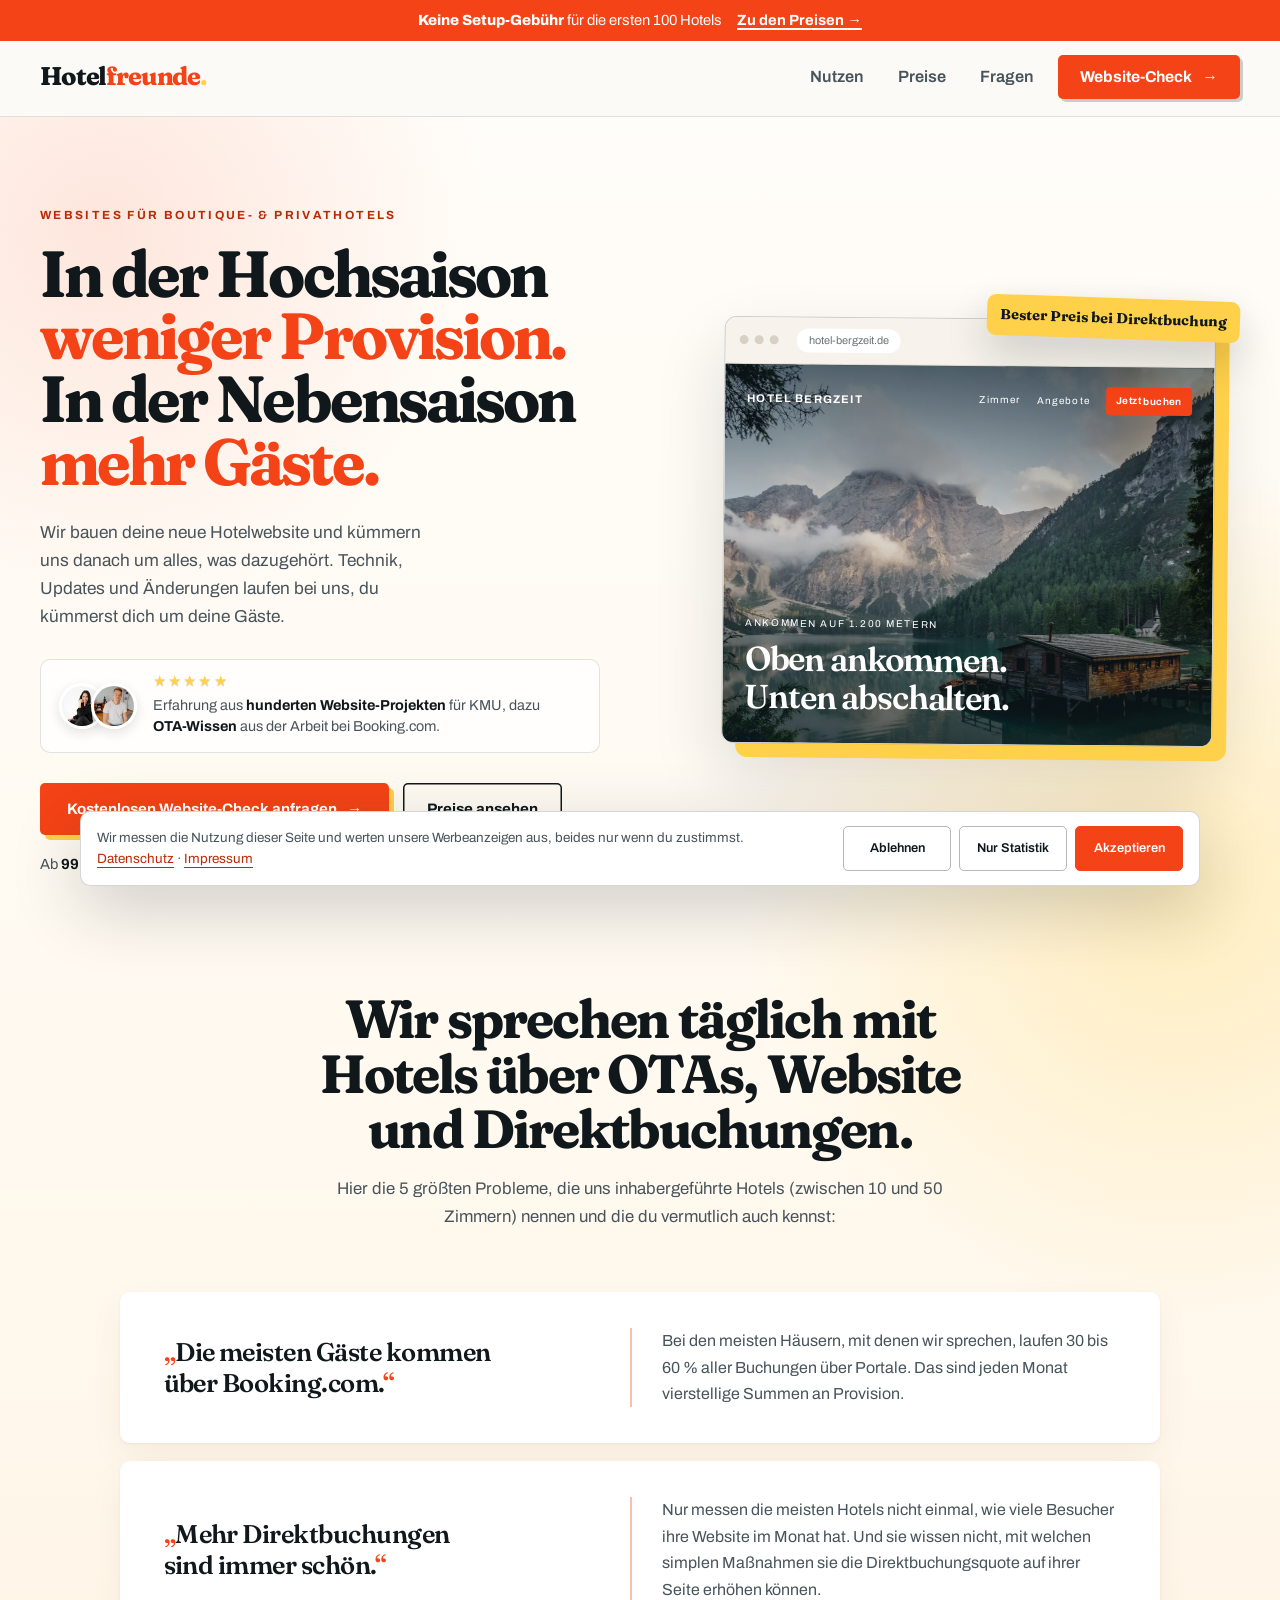
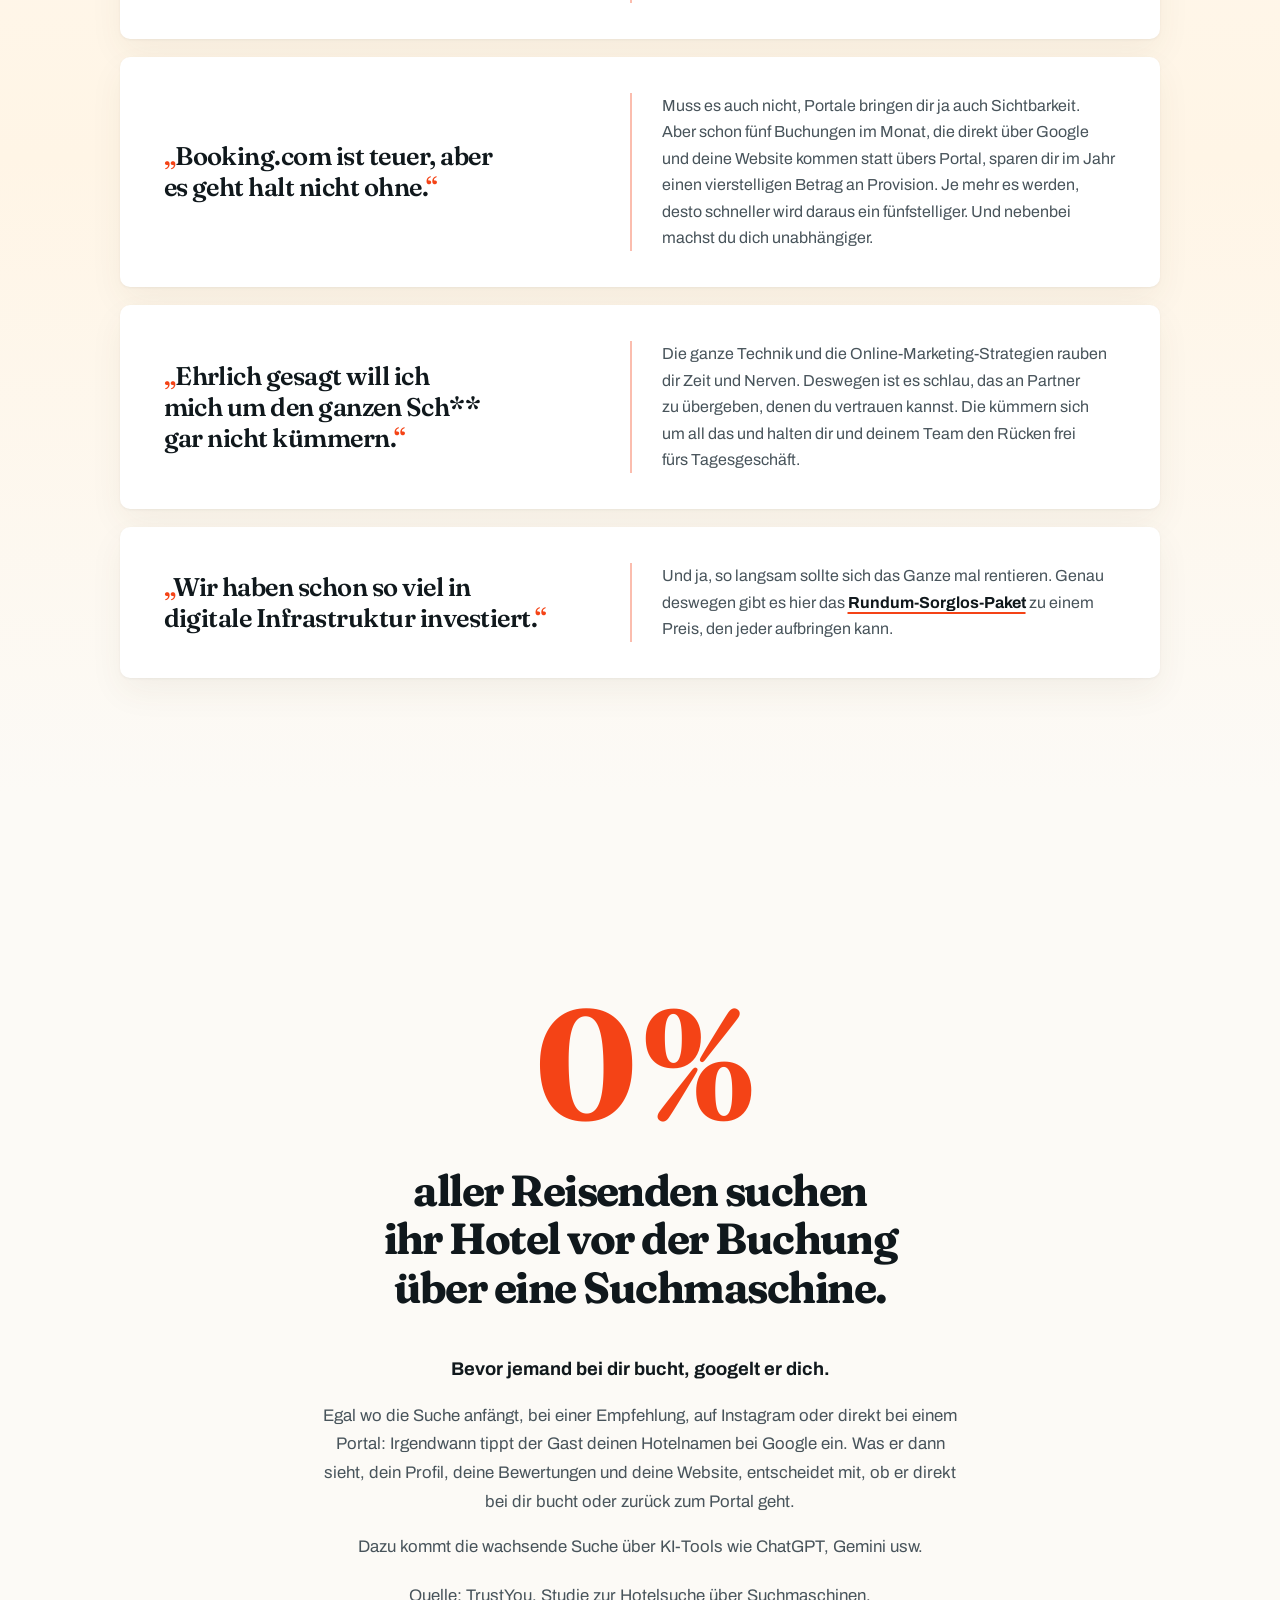
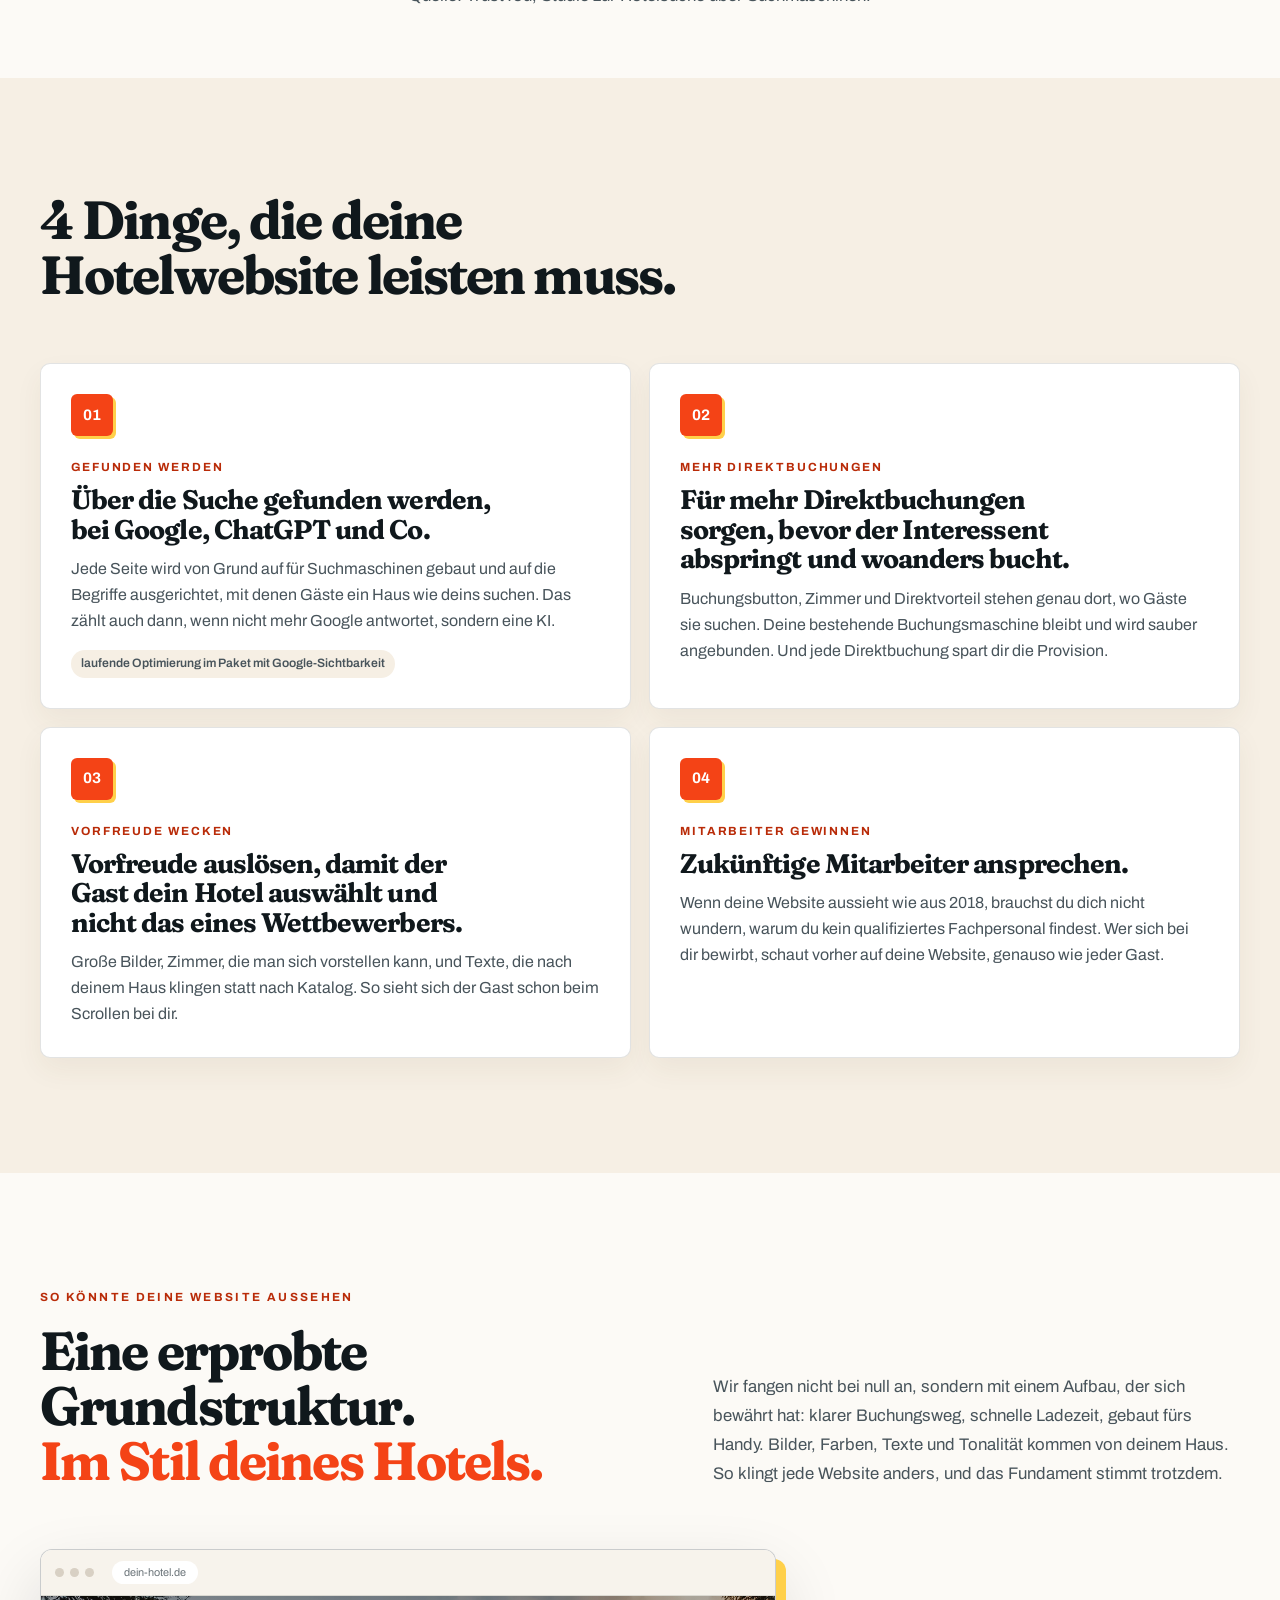
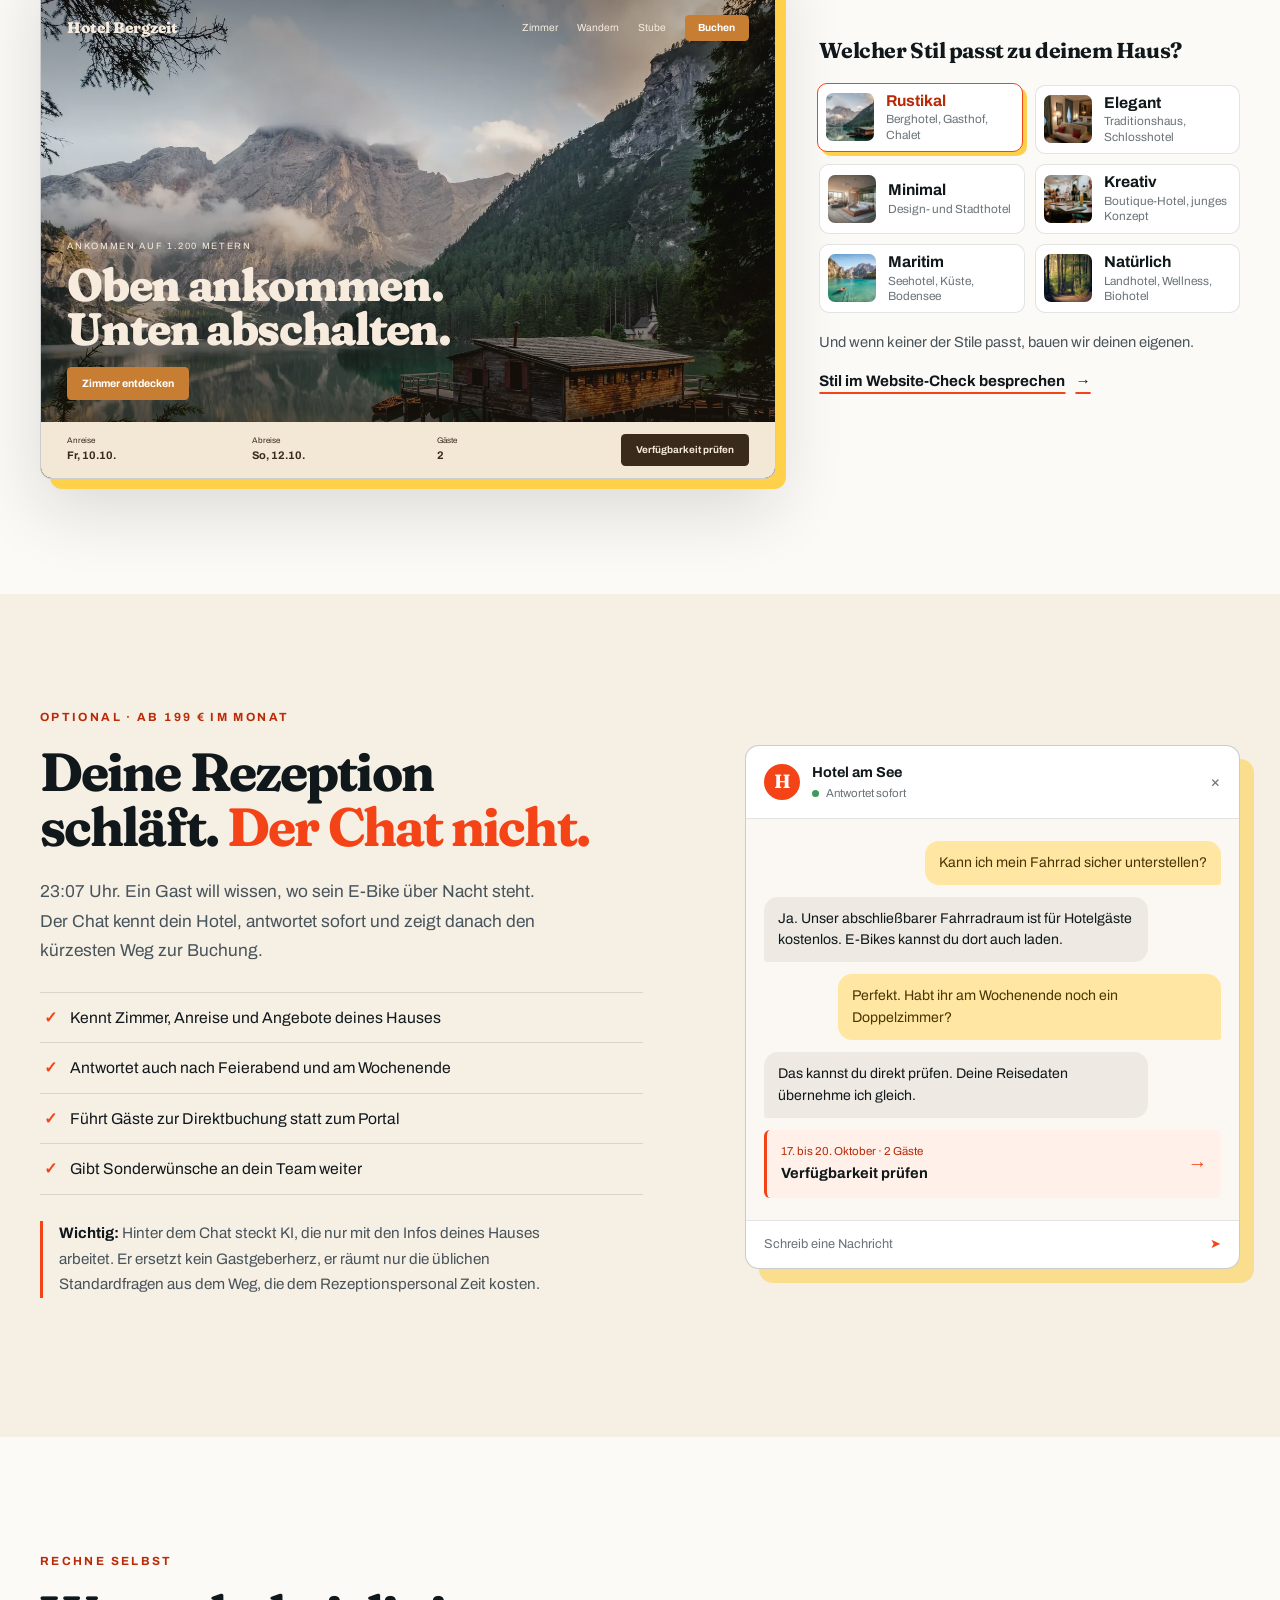
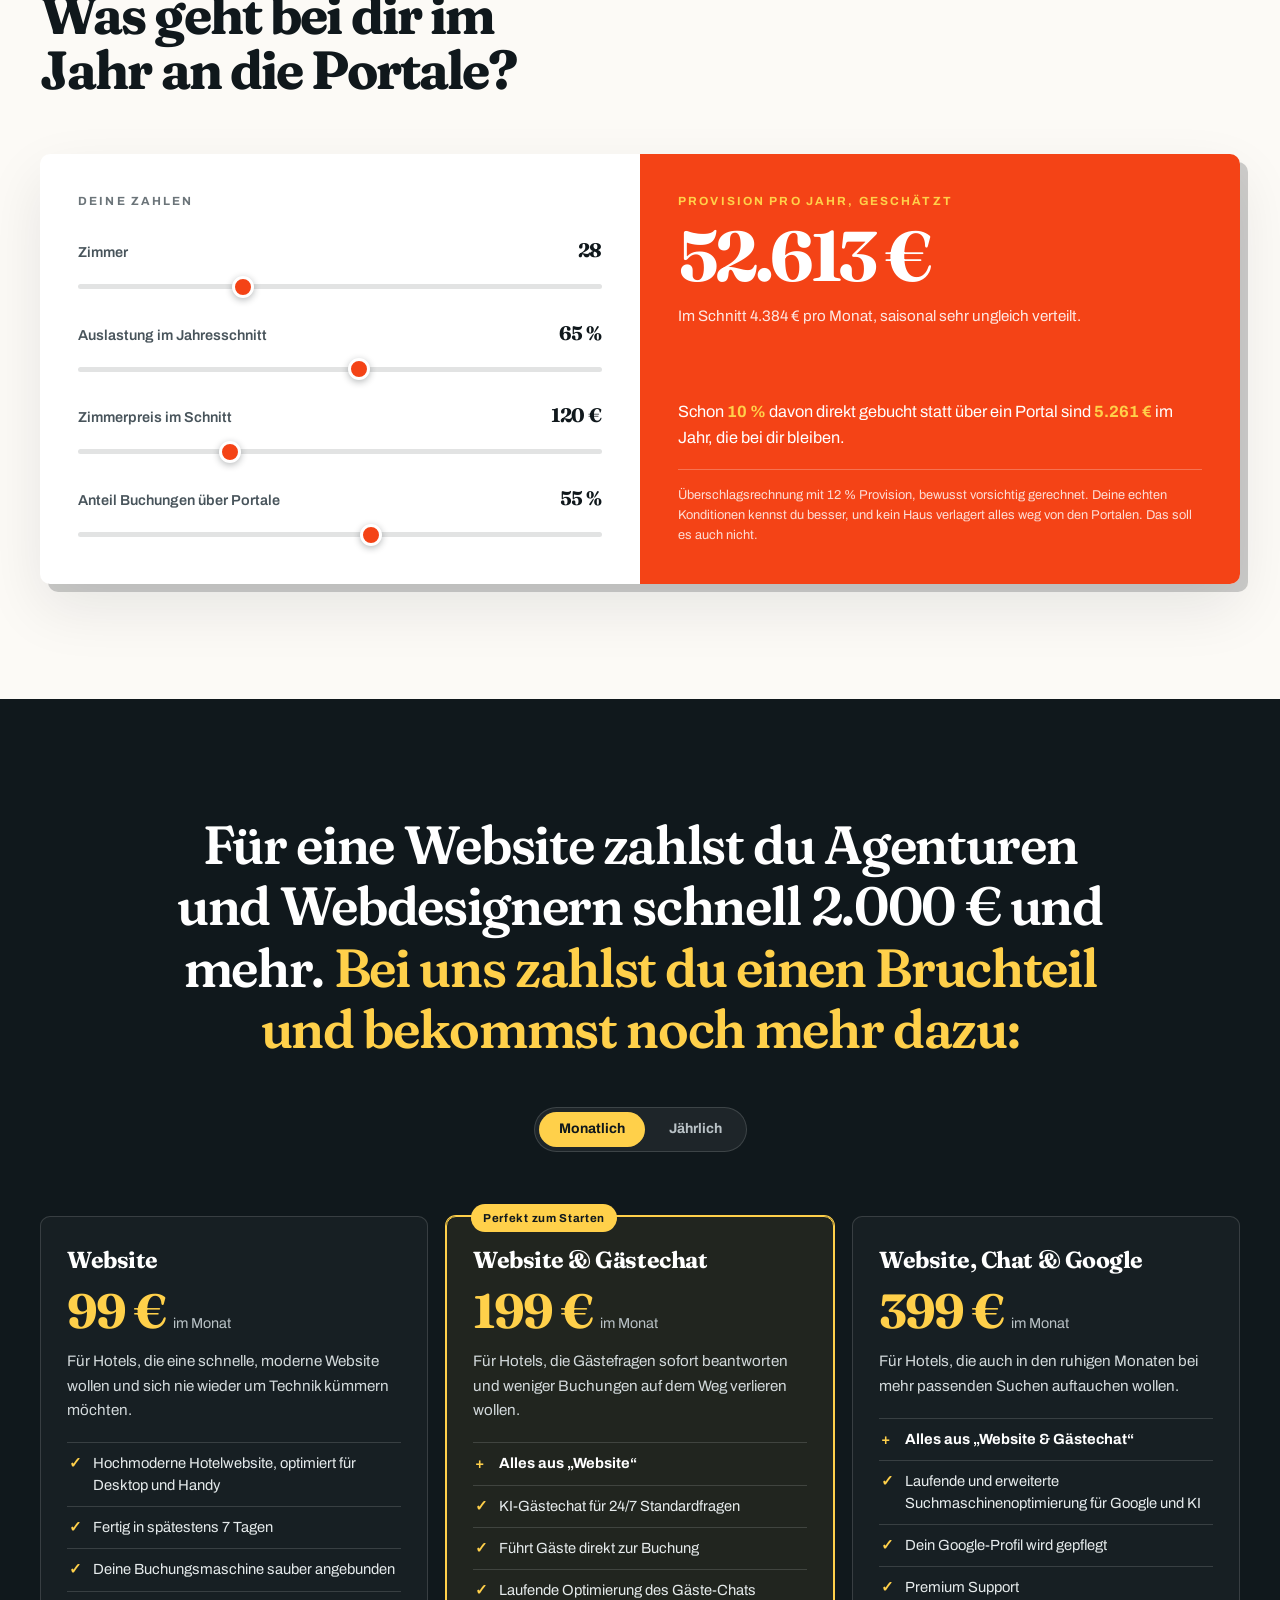
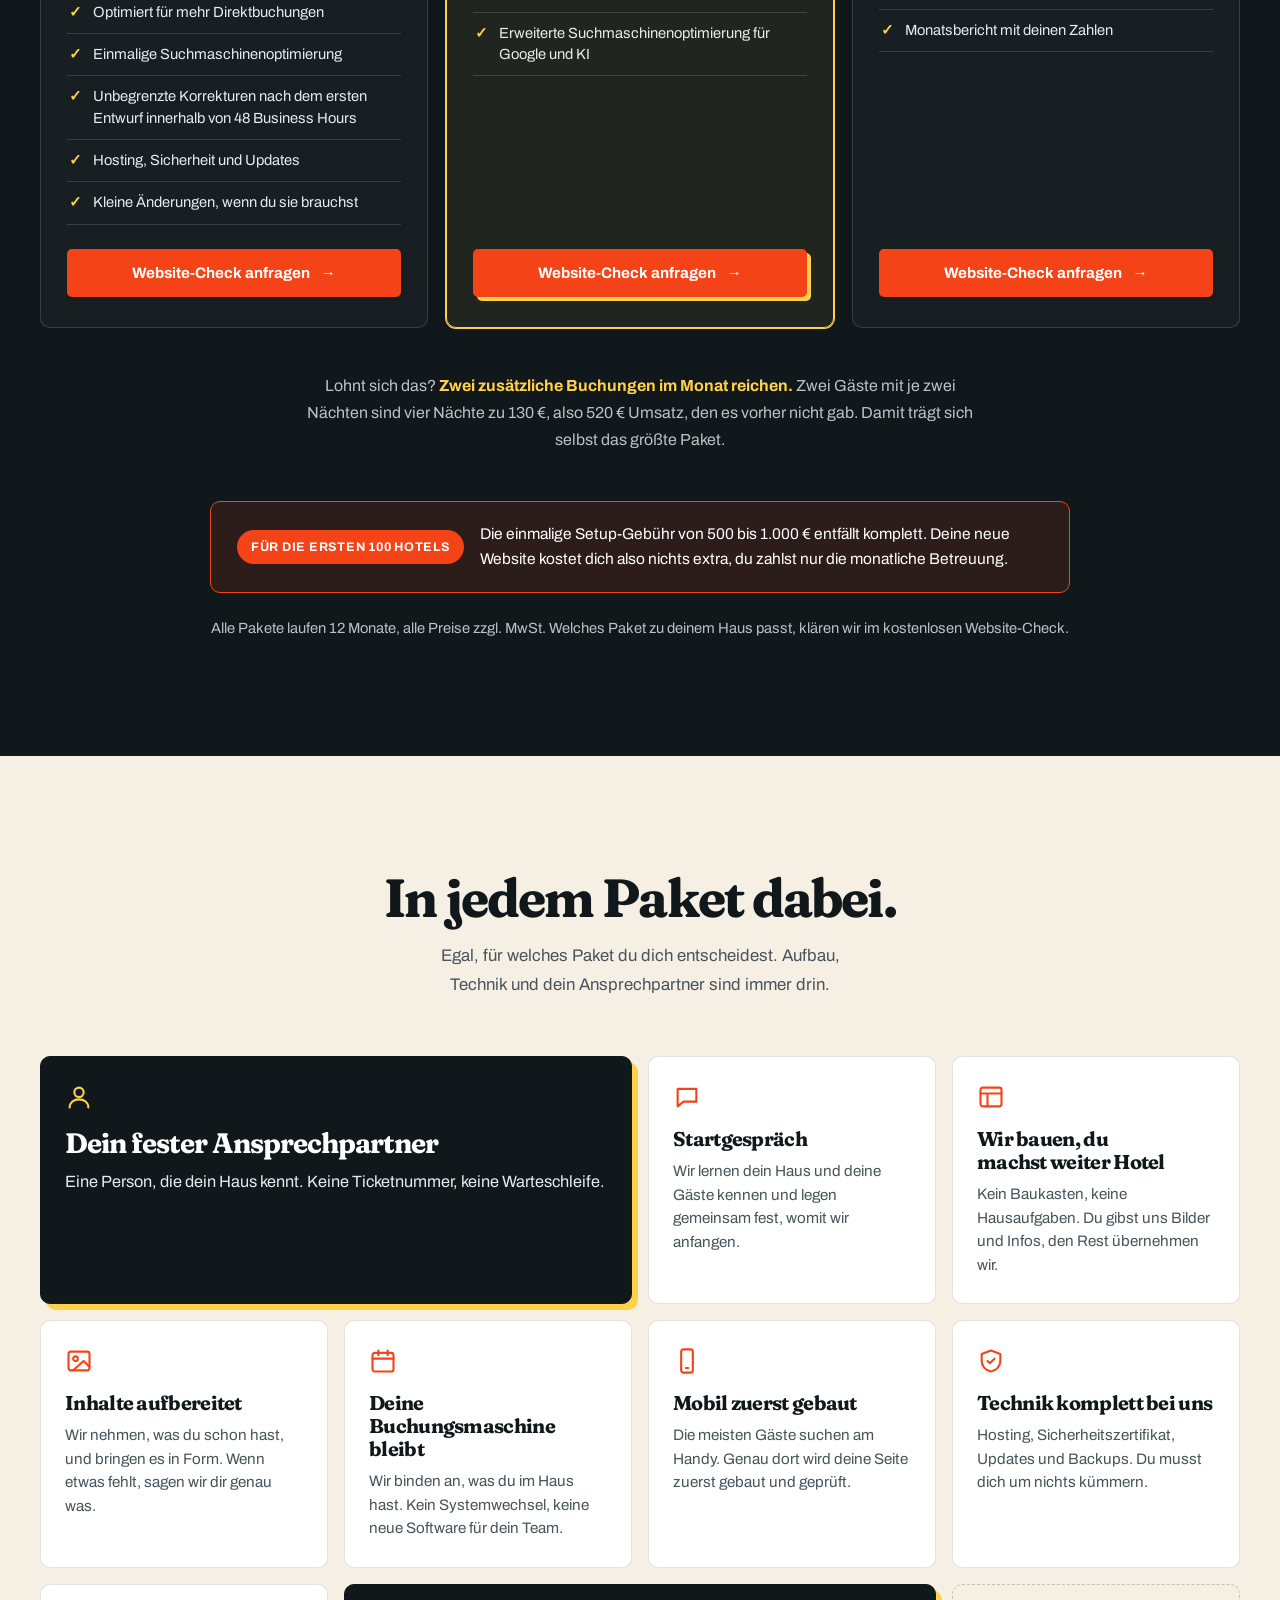
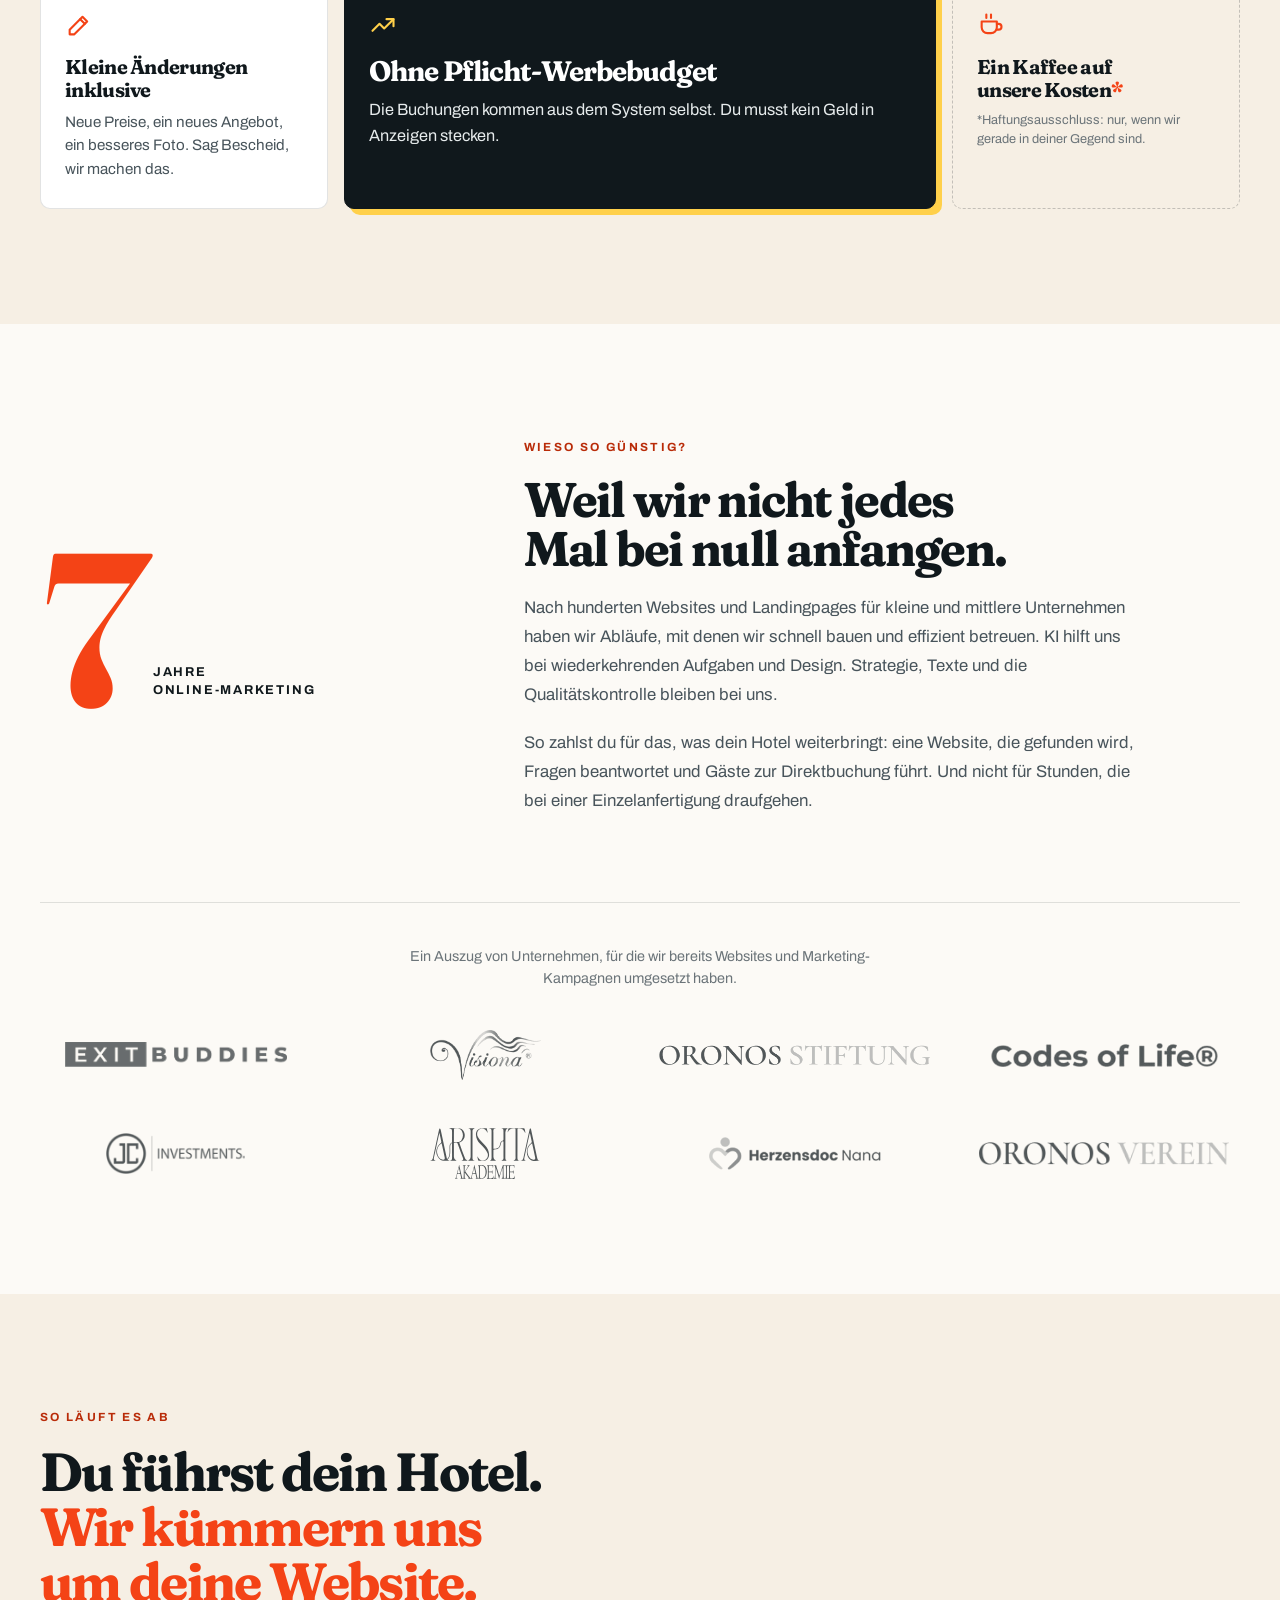
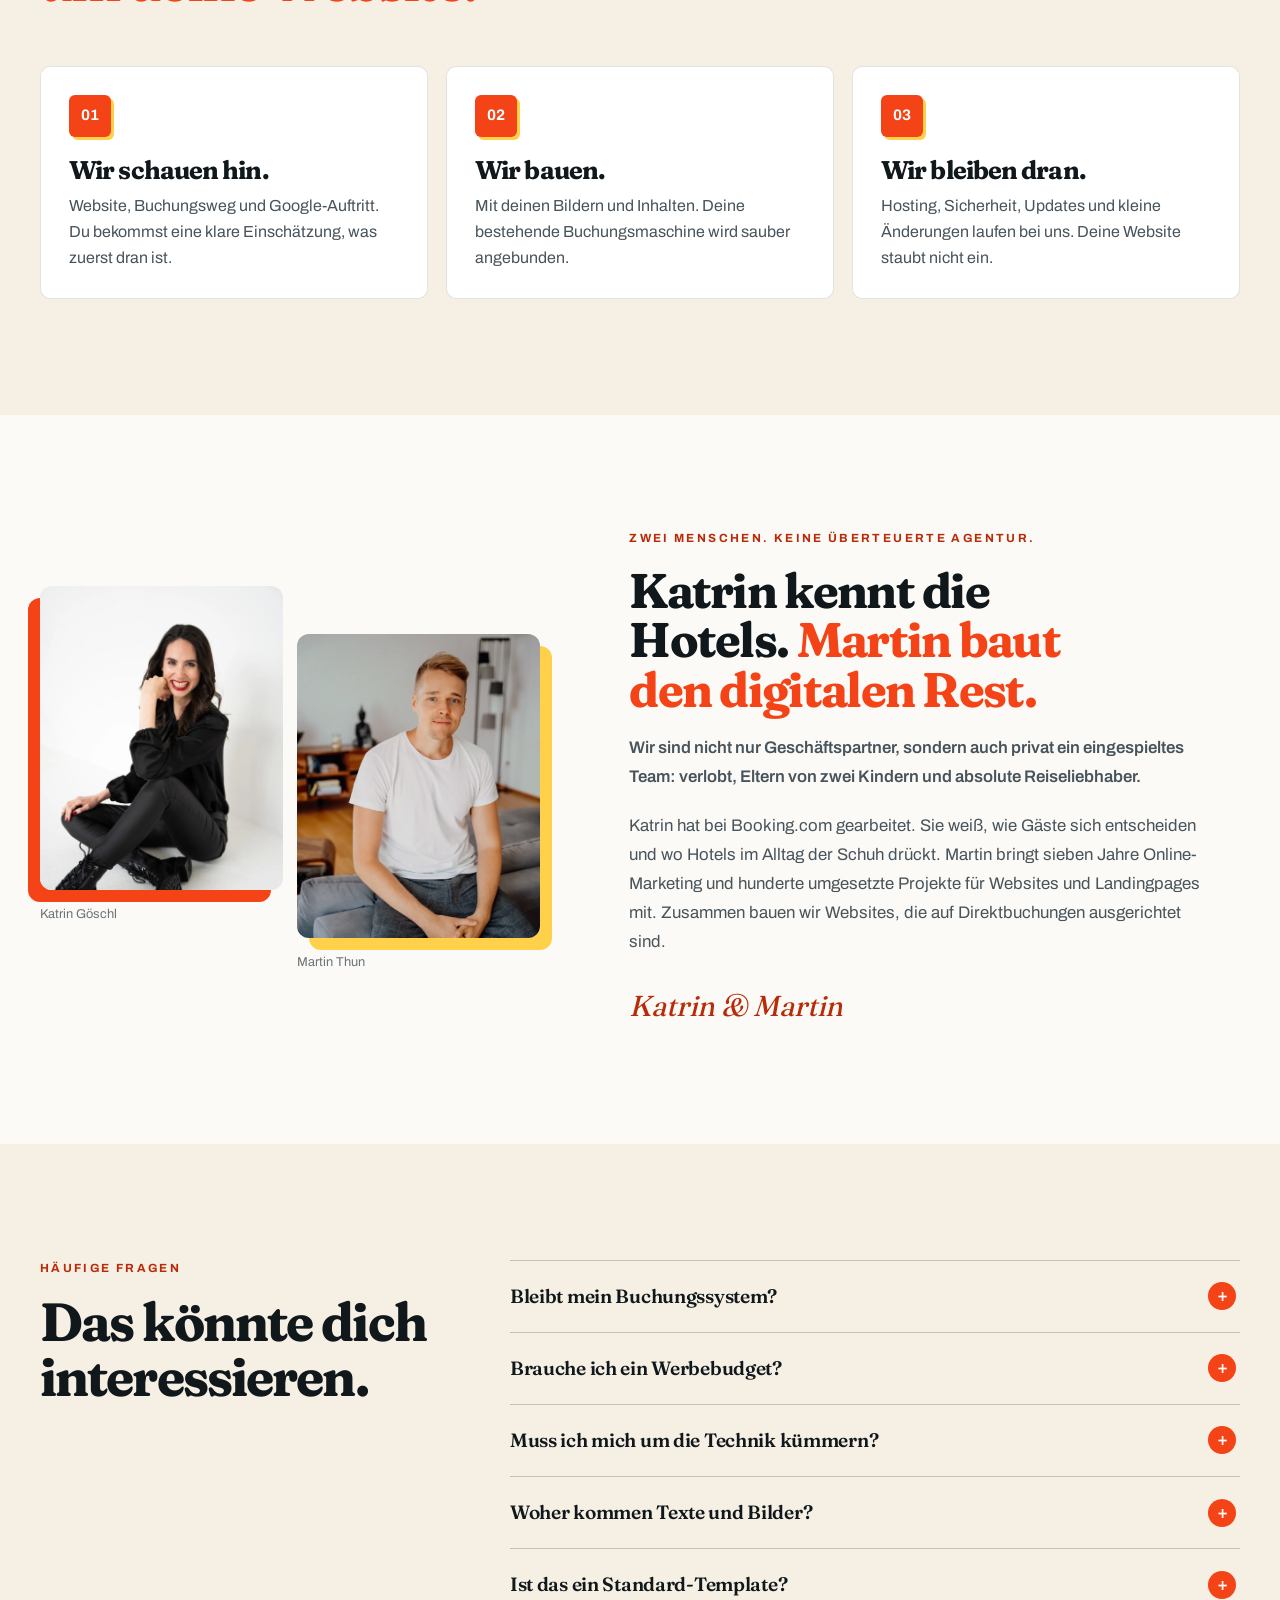
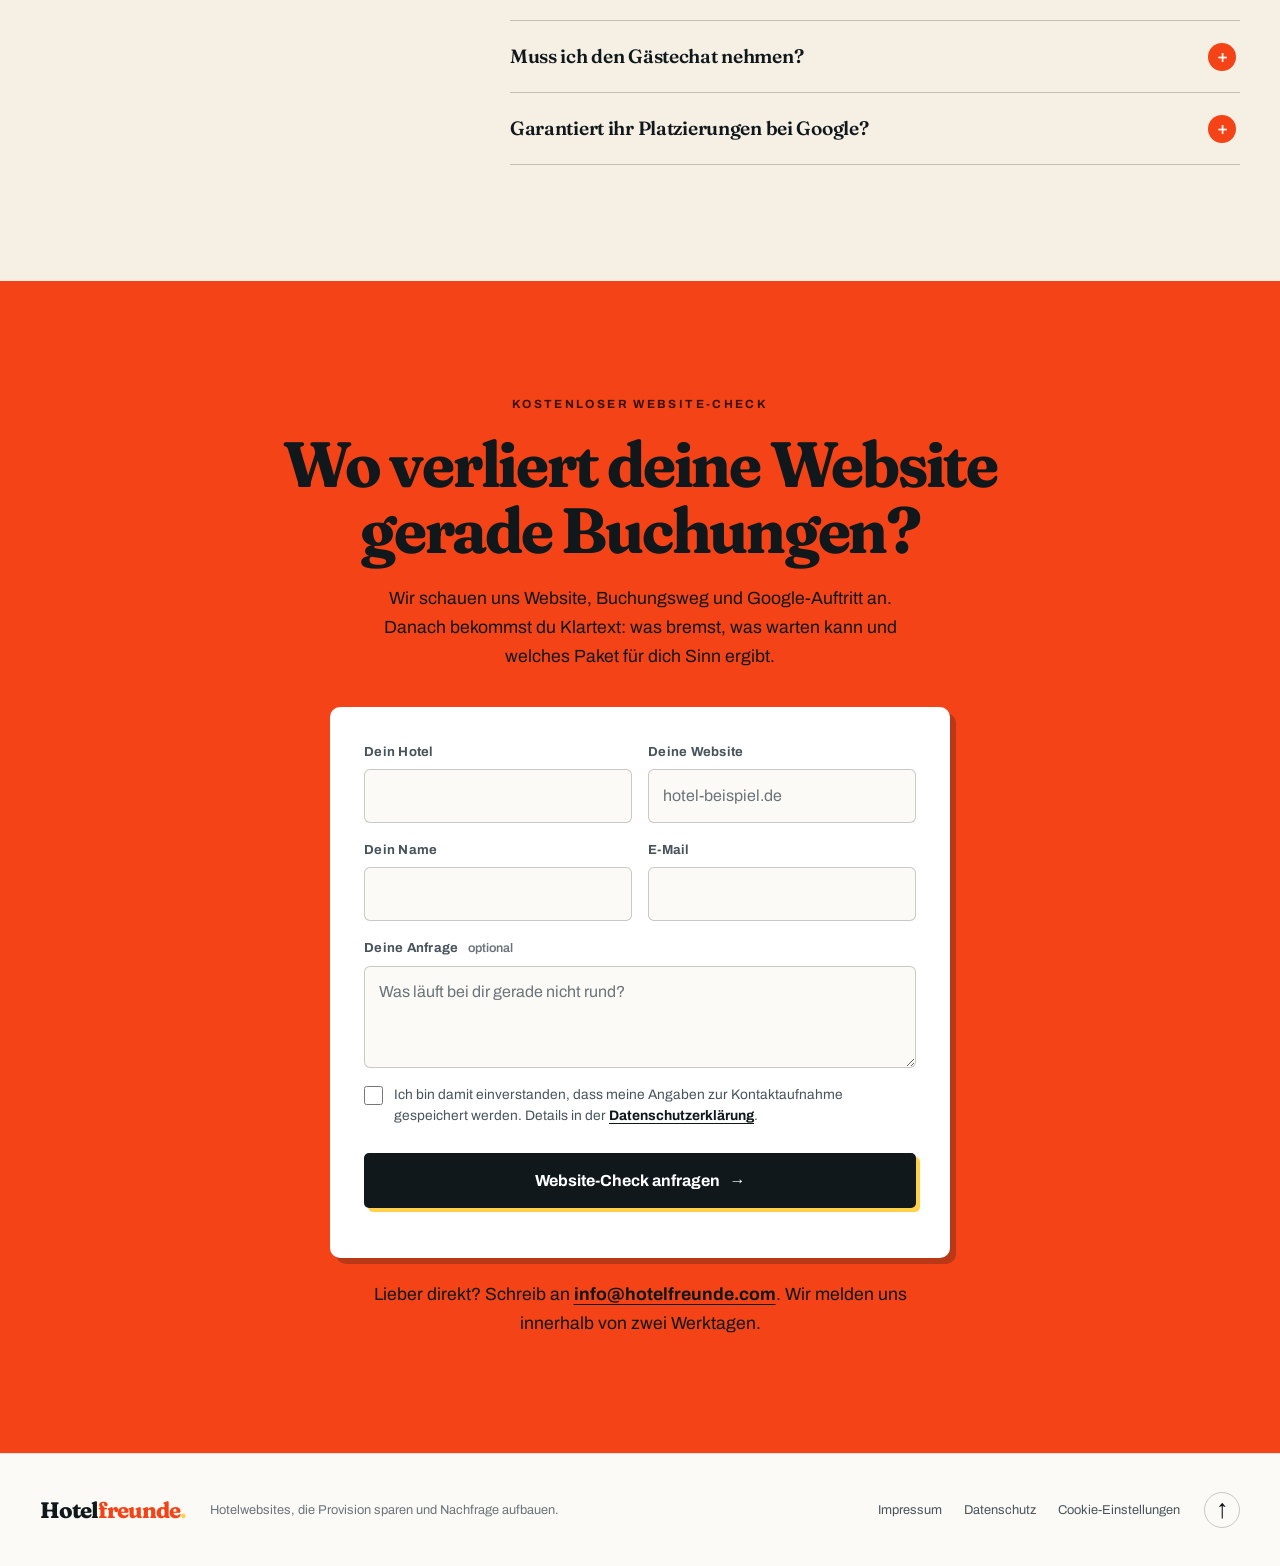
==== index.html @ ab19753b "DSGVO-Check: Widerruf löscht auch OpenAI-Cookie, Einwilligung 12 Monate, DSE ergänzt - Widerruf lösc" ====
<!doctype html>
<html lang="de">
<head>
  <meta charset="utf-8">
  <meta name="viewport" content="width=device-width, initial-scale=1">
  <title>Hotelwebsite für mehr Direktbuchungen | Hotelfreunde</title>
  <meta name="description" content="Deine neue Hotelwebsite, gebaut und betreut von Hotelfreunde: mehr Direktbuchungen, weniger Provision, bessere Auslastung und leichter neue Mitarbeiter finden. Ab 99 € im Monat, um die Technik kümmern wir uns.">
  <meta name="robots" content="index, follow">
  <meta name="theme-color" content="#FCFAF6">
  <link rel="canonical" href="https://www.hotelfreunde.com/">
  <link rel="icon" href="data:image/svg+xml,%3Csvg xmlns='http://www.w3.org/2000/svg' viewBox='0 0 64 64'%3E%3Crect width='64' height='64' rx='14' fill='%23F44316'/%3E%3Cpath d='M17 16h8v12h14V16h8v32h-8V35H25v13h-8z' fill='white'/%3E%3C/svg%3E">
  <meta property="og:type" content="website">
  <meta property="og:locale" content="de_DE">
  <meta property="og:site_name" content="Hotelfreunde">
  <meta property="og:title" content="Hotelwebsite für mehr Direktbuchungen">
  <meta property="og:description" content="In der Hochsaison weniger Provision. In der Nebensaison mehr Gäste. Deine Hotelwebsite, gebaut und betreut von Hotelfreunde, ab 99 € im Monat.">
  <meta property="og:url" content="https://www.hotelfreunde.com/">
  <meta property="og:image" content="https://www.hotelfreunde.com/og-image.png">
  <meta property="og:image:width" content="1200">
  <meta property="og:image:height" content="630">
  <meta property="og:image:alt" content="Hotelfreunde: In der Hochsaison weniger Provision. In der Nebensaison mehr Gäste.">
  <meta name="twitter:card" content="summary_large_image">
  <link rel="preload" href="fonts/archivo-latin.woff2" as="font" type="font/woff2" crossorigin>
  <link rel="preload" href="fonts/fraunces-latin.woff2" as="font" type="font/woff2" crossorigin>
  <link rel="stylesheet" href="assets/website.css?v=20260924-14">
  <script src="assets/website.js?v=20260924-5" defer></script>
  <script type="application/ld+json">{"@context":"https://schema.org","@graph":[{"@type":"ProfessionalService","@id":"https://www.hotelfreunde.com/#hotelfreunde","name":"Hotelfreunde","url":"https://www.hotelfreunde.com/","image":"https://www.hotelfreunde.com/og-image.png","description":"Hotelwebsites für Boutique- und Privathotels, gebaut und betreut von Hotelfreunde: mehr Direktbuchungen, weniger Provision.","areaServed":["Deutschland","Österreich","Schweiz"],"address":{"@type":"PostalAddress","streetAddress":"Bahnhofstr. 2a","postalCode":"86500","addressLocality":"Kutzenhausen","addressCountry":"DE"},"founder":[{"@type":"Person","name":"Martin Thun"},{"@type":"Person","name":"Katrin Göschl"}]},{"@type":"Service","name":"Betreute Hotelwebsite für mehr Direktbuchungen","serviceType":"Hotelwebsite, Direktbuchung und laufende Google-Sichtbarkeit","url":"https://www.hotelfreunde.com/","provider":{"@id":"https://www.hotelfreunde.com/#hotelfreunde"},"areaServed":["Deutschland","Österreich","Schweiz"]}]}</script>
</head>
<body>
<a class="skip-link" href="#inhalt">Zum Inhalt</a>

<!-- Aktionsleiste seit 24.09.2026 (Martins Wunsch). Gleiche Aktion wie der
     Kasten unter den Preiskarten: beim 100. Hotel beide entfernen. -->
<aside class="promo-bar" aria-label="Aktion">
  <p><strong>Keine Setup-Gebühr</strong> für die ersten 100 Hotels <a href="#preise">Zu den Preisen <span aria-hidden="true">→</span></a></p>
</aside>

<header class="site-header">
  <div class="nav-shell">
    <a class="brand" href="index.html" aria-label="Hotelfreunde, zur Startseite">Hotel<span>freunde</span><b>.</b></a>
    <nav class="nav-links" aria-label="Seitennavigation">
      <a href="#nutzen">Nutzen</a>
      <a href="#preise">Preise</a>
      <a href="#fragen">Fragen</a>
    </nav>
    <a class="btn btn-small" href="#kontakt">Website-Check <span aria-hidden="true">→</span></a>
  </div>
  <div class="reading-progress" aria-hidden="true"></div>
</header>

<main id="inhalt">

  <!-- Hero und Probleme teilen sich einen Hintergrund, damit es keine
       Kante zwischen den beiden gibt. Der Verlauf sitzt auf dem Wrapper. -->
  <div class="hero-flow">

  <!-- ===== 1. Hero ===== -->
  <section class="hero">
    <div class="shell hero-grid">
      <div class="hero-copy">
        <p class="eyebrow">Websites für Boutique- &amp; Privathotels</p>
        <h1>In der Hochsaison<br><em>weniger Provision.</em><br>In der Nebensaison<br><em>mehr Gäste.</em></h1>
        <p class="lead">Wir bauen deine neue Hotelwebsite und kümmern uns danach um alles, was dazugehört. Technik, Updates und Änderungen laufen bei uns, du kümmerst dich um deine Gäste.</p>
        <div class="hero-proof">
          <span class="proof-faces" aria-hidden="true"><img src="Katrin.webp" alt="" width="1000" height="1500"><img src="Martin.webp" alt="" width="1100" height="1650"></span>
          <div class="proof-body">
            <span class="proof-stars" aria-hidden="true">★★★★★</span>
            <p>Erfahrung aus <strong>hunderten Website-Projekten</strong> für KMU, dazu <strong>OTA-Wissen</strong> aus der Arbeit bei Booking.com.</p>
          </div>
        </div>
        <div class="hero-acts">
          <a class="btn btn-hero" href="#kontakt">Kostenlosen Website-Check anfragen <span aria-hidden="true">→</span></a>
          <a class="btn btn-ghost" href="#preise">Preise ansehen</a>
        </div>
        <p class="hero-price">Ab <strong>99 € im Monat</strong>. Deine Buchungsmaschine bleibt.</p>
      </div>

      <div class="hero-visual" aria-hidden="true">
        <div class="browser">
          <div class="browser-bar"><i></i><i></i><i></i><span>hotel-bergzeit.de</span></div>
          <div class="browser-page" style="background-image:url('assets/img/hotel-bergzeit.webp')">
            <div class="mock-nav"><b>HOTEL BERGZEIT</b><span>Zimmer</span><span>Angebote</span><em>Jetzt buchen</em></div>
            <div class="mock-copy"><small>ANKOMMEN AUF 1.200 METERN</small><strong>Oben ankommen.<br>Unten abschalten.</strong></div>
          </div>
        </div>
        <div class="float-card float-best">Bester Preis bei Direktbuchung</div>
      </div>
    </div>

  </section>

  <!-- ===== 2. Was Hoteliers uns am Telefon sagen =====
       Die Zitate sind so oder ähnlich in den Akquisegesprächen gefallen
       (Martin, 24.09.2026). Martin wollte "6 Probleme", hat aber fünf
       geliefert, deshalb steht hier 5. -->
  <section class="section" id="probleme">
    <div class="shell">
      <div class="section-head voices-head reveal">
        <h2>Wir sprechen täglich mit Hotels über OTAs, Website und Direktbuchungen.</h2>
        <p class="section-intro">Hier die 5 größten Probleme, die uns inhabergeführte Hotels (zwischen 10 und 50 Zimmern) nennen und die du vermutlich auch kennst:</p>
      </div>
      <div class="voices">
        <article class="voice reveal">
          <blockquote><p>Die meisten Gäste kommen über Booking.com.</p></blockquote>
          <p class="voice-answer">Bei den meisten Häusern, mit denen wir sprechen, laufen 30 bis 60 % aller Buchungen über Portale. Das sind jeden Monat vierstellige Summen an Provision.</p>
        </article>
        <article class="voice reveal">
          <blockquote><p>Mehr Direktbuchungen sind immer schön.</p></blockquote>
          <p class="voice-answer">Nur messen die meisten Hotels nicht einmal, wie viele Besucher ihre Website im Monat hat. Und sie wissen nicht, mit welchen simplen Maßnahmen sie die Direktbuchungsquote auf ihrer Seite erhöhen können.</p>
        </article>
        <article class="voice reveal">
          <blockquote><p>Booking.com ist teuer, aber es geht halt nicht ohne.</p></blockquote>
          <!-- Rechnung hinter "fünf Buchungen": gleiche Annahmen wie der
               Rechner und das Rechenbeispiel bei den Preisen, also 12 %
               Provision, zwei Nächte zu 130 €. 5 x 260 € x 12 % = 156 € im
               Monat, rund 1.870 € im Jahr. Vierstellig stimmt also, ein
               fünfstelliger Betrag braucht deutlich mehr Buchungen. -->
          <p class="voice-answer">Muss es auch nicht, Portale bringen dir ja auch Sichtbarkeit. Aber schon fünf Buchungen im Monat, die direkt über Google und deine Website kommen statt übers Portal, sparen dir im Jahr einen vierstelligen Betrag an Provision. Je mehr es werden, desto schneller wird daraus ein fünfstelliger. Und nebenbei machst du dich unabhängiger.</p>
        </article>
        <article class="voice reveal">
          <blockquote><p>Ehrlich gesagt will ich mich um den ganzen Sch** gar nicht kümmern.</p></blockquote>
          <p class="voice-answer">Die ganze Technik und die Online-Marketing-Strategien rauben dir Zeit und Nerven. Deswegen ist es schlau, das an Partner zu übergeben, denen du vertrauen kannst. Die kümmern sich um all das und halten dir und deinem Team den Rücken frei fürs Tagesgeschäft.</p>
        </article>
        <article class="voice reveal">
          <blockquote><p>Wir haben schon so viel in digitale Infrastruktur investiert.</p></blockquote>
          <p class="voice-answer">Und ja, so langsam sollte sich das Ganze mal rentieren. Genau deswegen gibt es hier das <a href="#preise">Rundum-Sorglos-Paket</a> zu einem Preis, den jeder aufbringen kann.</p>
        </article>
      </div>
    </div>
  </section>

  </div>

  <!-- ===== 3. Google als Prüfstand =====
       Schließt ohne Kante an die Probleme an und wird beim Scrollen
       schrittweise eingeblendet (.scrub, gesteuert in website.js). Ohne
       JavaScript oder mit reduzierter Bewegung steht alles sofort da. -->
  <section class="section google-reveal">
    <div class="shell google-stage">
      <p class="google-lead scrub">Was du wissen musst:</p>
      <h2 class="google-stat">
        <span class="google-num scrub"><span class="visually-hidden">91 %</span><strong aria-hidden="true" data-zahl="91">91&nbsp;%</strong></span>
        <span class="google-stat-text scrub">aller Reisenden suchen ihr Hotel vor der Buchung über eine Suchmaschine.</span>
      </h2>
      <div class="google-copy scrub">
        <p class="google-intro">Bevor jemand bei dir bucht, googelt er dich.</p>
        <p>Egal wo die Suche anfängt, bei einer Empfehlung, auf Instagram oder direkt bei einem Portal: Irgendwann tippt der Gast deinen Hotelnamen bei Google ein. Was er dann sieht, dein Profil, deine Bewertungen und deine Website, entscheidet mit, ob er direkt bei dir bucht oder zurück zum Portal geht.</p>
        <p>Dazu kommt die wachsende Suche über KI-Tools wie ChatGPT, Gemini usw.</p>
        <!-- Quellenlage, geprüft am 23.09.2026: Die 91 % stammen von TrustYou,
             zitiert bei reisevor9 in einem Artikel von April 2019, das Studienjahr
             wird dort nicht genannt. Schwach belegt, Martin kennt das und hat
             sich bewusst dafür entschieden.
             Hier stand bis zum 23.09.2026 auch "über 70 Prozent aller
             Reiseplanungen beginnen bei Google". Raus, weil es dafür keine
             Primärquelle gibt und die Aussage sachlich schief ist: Google ist
             Durchgangsstation, nicht Startpunkt. Die belastbare Studie dazu
             (Google, Kühne Logistik Universität, McKinsey) zählt rund 100
             Kontaktpunkte vor einer Buchung, verteilt über viele Kanäle.
             Sauber belegt für den KI-Teil wäre: 17 % der Deutschen haben KI für
             die Reiseplanung genutzt (Reiseanalyse 2026 der FUR). -->
        <p class="source">Quelle: TrustYou, Studie zur Hotelsuche über Suchmaschinen.</p>
      </div>
    </div>
  </section>

  <!-- ===== 4. Hauptnutzen ===== -->
  <section class="section section-tint" id="nutzen">
    <div class="shell">
      <div class="section-head reveal">
        <h2>4 Dinge, die deine Hotelwebsite leisten muss.</h2>
      </div>
      <div class="benefits">
        <article class="benefit reveal">
          <span class="num">01</span>
          <p class="benefit-kicker">Gefunden werden</p>
          <h3>Über die Suche gefunden werden, bei Google, ChatGPT und Co.</h3>
          <p>Jede Seite wird von Grund auf für Suchmaschinen gebaut und auf die Begriffe ausgerichtet, mit denen Gäste ein Haus wie deins suchen. Das zählt auch dann, wenn nicht mehr Google antwortet, sondern eine KI.</p>
          <span class="benefit-tag">laufende Optimierung im Paket mit Google-Sichtbarkeit</span>
        </article>
        <article class="benefit reveal">
          <span class="num">02</span>
          <p class="benefit-kicker">Mehr Direktbuchungen</p>
          <h3>Für mehr Direktbuchungen sorgen, bevor der Interessent abspringt und woanders bucht.</h3>
          <p>Buchungsbutton, Zimmer und Direktvorteil stehen genau dort, wo Gäste sie suchen. Deine bestehende Buchungsmaschine bleibt und wird sauber angebunden. Und jede Direktbuchung spart dir die Provision.</p>
        </article>
        <article class="benefit reveal">
          <span class="num">03</span>
          <p class="benefit-kicker">Vorfreude wecken</p>
          <h3>Vorfreude auslösen, damit der Gast dein Hotel auswählt und nicht das eines Wettbewerbers.</h3>
          <p>Große Bilder, Zimmer, die man sich vorstellen kann, und Texte, die nach deinem Haus klingen statt nach Katalog. So sieht sich der Gast schon beim Scrollen bei dir.</p>
        </article>
        <article class="benefit reveal">
          <span class="num">04</span>
          <p class="benefit-kicker">Mitarbeiter gewinnen</p>
          <h3>Zukünftige Mitarbeiter ansprechen.</h3>
          <p>Wenn deine Website aussieht wie aus 2018, brauchst du dich nicht wundern, warum du kein qualifiziertes Fachpersonal findest. Wer sich bei dir bewirbt, schaut vorher auf deine Website, genauso wie jeder Gast.</p>
        </article>
      </div>
    </div>
  </section>

  <!-- ===== 5. Designbeispiele ===== -->
  <section class="section" id="beispiele">
    <div class="shell">
      <div class="section-head section-head-split reveal">
        <div>
          <p class="eyebrow">So könnte deine Website aussehen</p>
          <h2>Eine erprobte Grundstruktur.<br><em>Im Stil deines Hotels.</em></h2>
        </div>
        <p class="section-intro">Wir fangen nicht bei null an, sondern mit einem Aufbau, der sich bewährt hat: klarer Buchungsweg, schnelle Ladezeit, gebaut fürs Handy. Bilder, Farben, Texte und Tonalität kommen von deinem Haus. So klingt jede Website anders, und das Fundament stimmt trotzdem.</p>
      </div>
      <!-- Stilauswahl: links eine Beispiel-Startseite, rechts sechs Stile.
           Umgeschaltet wird über echte Radio-Knöpfe und :has() im CSS, das
           geht auch ohne JavaScript. website.js wechselt zusätzlich von
           selbst durch, solange niemand klickt. Hotels und Texte sind
           erfunden, die Bilder stammen aus der früheren Beispielseite. -->
      <div class="stile" data-stile>
        <div class="stil-stage reveal" aria-hidden="true">
          <div class="stil-browser">
            <div class="browser-bar"><i></i><i></i><i></i><span>dein-hotel.de</span></div>
            <div class="stil-screens">

              <div class="stil-mock m-rustikal">
                <div class="sm-nav"><b class="sm-logo">Hotel Bergzeit</b><span class="sm-link">Zimmer</span><span class="sm-link">Wandern</span><span class="sm-link">Stube</span><em class="sm-book">Buchen</em></div>
                <div class="sm-body">
                  <small class="sm-eyebrow">Ankommen auf 1.200 Metern</small>
                  <strong class="sm-title">Oben ankommen.<br>Unten abschalten.</strong>
                  <span class="sm-cta">Zimmer entdecken</span>
                </div>
                <div class="sm-bookbar"><span>Anreise<b>Fr, 10.10.</b></span><span>Abreise<b>So, 12.10.</b></span><span>Gäste<b>2</b></span><em>Verfügbarkeit prüfen</em></div>
              </div>

              <div class="stil-mock m-elegant">
                <div class="sm-nav"><span class="sm-link">Suiten</span><span class="sm-link">Salon</span><b class="sm-logo">Palais Amalie</b><span class="sm-link">Anfahrt</span><em class="sm-book">Anfragen</em></div>
                <div class="sm-body">
                  <small class="sm-eyebrow">Wien · Erster Bezirk</small>
                  <i class="sm-line"></i>
                  <strong class="sm-title">Zeit für<br>das Besondere.</strong>
                  <span class="sm-cta">Suite anfragen</span>
                </div>
              </div>

              <div class="stil-mock m-minimal">
                <div class="sm-nav"><b class="sm-logo">lumen</b><span class="sm-link">zimmer</span><span class="sm-link">lage</span><em class="sm-book">buchen</em></div>
                <div class="sm-body">
                  <div class="sm-text">
                    <strong class="sm-title">Weniger Lärm.<br>Mehr Schlaf.</strong>
                    <small class="sm-sub">32 Zimmer mitten in der Stadt.</small>
                    <span class="sm-cta">Verfügbarkeit prüfen →</span>
                  </div>
                  <div class="sm-photo"></div>
                </div>
              </div>

              <div class="stil-mock m-kreativ">
                <div class="sm-nav"><b class="sm-logo">Kolibri<i>.</i></b><span class="sm-link">Zimmer</span><span class="sm-link">Café</span><em class="sm-book">Buchen!</em></div>
                <div class="sm-body">
                  <div class="sm-text">
                    <strong class="sm-title">Hier ist nichts von der Stange.</strong>
                    <span class="sm-cta">Komm vorbei</span>
                  </div>
                  <div class="sm-photo"><span class="sm-sticker">Frühstück bis 14 Uhr</span></div>
                </div>
              </div>

              <div class="stil-mock m-maritim">
                <div class="sm-top">
                  <div class="sm-nav"><b class="sm-logo">Seehotel Möwe</b><span class="sm-link">Zimmer</span><span class="sm-link">Bootssteg</span><em class="sm-book">Buchen</em></div>
                </div>
                <div class="sm-body">
                  <small class="sm-eyebrow">Direkt am Ufer</small>
                  <strong class="sm-title">Seeblick inklusive.</strong>
                  <span class="sm-cta">Zimmer mit Seeblick</span>
                </div>
              </div>

              <div class="stil-mock m-natuerlich">
                <div class="sm-nav"><b class="sm-logo">Waldhof</b><span class="sm-link">Zimmer</span><span class="sm-link">Spa</span><span class="sm-link">Küche</span><em class="sm-book">Buchen</em></div>
                <div class="sm-body">
                  <div class="sm-text">
                    <small class="sm-eyebrow">Landhotel &amp; Spa</small>
                    <strong class="sm-title">Durchatmen.<br>Ankommen.</strong>
                    <span class="sm-cta">Auszeit planen</span>
                  </div>
                  <div class="sm-photo"></div>
                </div>
              </div>

            </div>
          </div>
        </div>

        <div class="stil-panel reveal">
          <p class="stil-frage" id="stil-frage">Welcher Stil passt zu deinem Haus?</p>
          <div class="stil-wahl" role="radiogroup" aria-labelledby="stil-frage">
            <label class="stil-option"><input type="radio" name="stil" value="rustikal" checked><img src="assets/img/stil-mini-rustikal.webp" alt="" width="56" height="56" decoding="async"><span><b>Rustikal</b><small>Berghotel, Gasthof, Chalet</small></span></label>
            <label class="stil-option"><input type="radio" name="stil" value="elegant"><img src="assets/img/stil-mini-elegant.webp" alt="" width="56" height="56" decoding="async"><span><b>Elegant</b><small>Traditionshaus, Schlosshotel</small></span></label>
            <label class="stil-option"><input type="radio" name="stil" value="minimal"><img src="assets/img/stil-mini-minimal.webp" alt="" width="56" height="56" decoding="async"><span><b>Minimal</b><small>Design- und Stadthotel</small></span></label>
            <label class="stil-option"><input type="radio" name="stil" value="kreativ"><img src="assets/img/stil-mini-kreativ.webp" alt="" width="56" height="56" decoding="async"><span><b>Kreativ</b><small>Boutique-Hotel, junges Konzept</small></span></label>
            <label class="stil-option"><input type="radio" name="stil" value="maritim"><img src="assets/img/stil-mini-maritim.webp" alt="" width="56" height="56" decoding="async"><span><b>Maritim</b><small>Seehotel, Küste, Bodensee</small></span></label>
            <label class="stil-option"><input type="radio" name="stil" value="natuerlich"><img src="assets/img/stil-mini-natuerlich.webp" alt="" width="56" height="56" decoding="async"><span><b>Natürlich</b><small>Landhotel, Wellness, Biohotel</small></span></label>
          </div>
          <p class="stil-note">Und wenn keiner der Stile passt, bauen wir deinen eigenen.</p>
          <a class="text-link" href="#kontakt">Stil im Website-Check besprechen <span aria-hidden="true">→</span></a>
        </div>
      </div>
    </div>
  </section>

  <!-- ===== 6. Gästechat (optional) ===== -->
  <section class="section section-tint" id="gaestechat">
    <div class="shell chat-grid">
      <div class="chat-copy reveal">
        <p class="eyebrow">Optional · ab 199 € im Monat</p>
        <h2>Deine Rezeption schläft. <em>Der Chat nicht.</em></h2>
        <p class="chat-lead">23:07 Uhr. Ein Gast will wissen, wo sein E-Bike über Nacht steht. Der Chat kennt dein Hotel, antwortet sofort und zeigt danach den kürzesten Weg zur Buchung.</p>
        <ul class="check-list">
          <li>Kennt Zimmer, Anreise und Angebote deines Hauses</li>
          <li>Antwortet auch nach Feierabend und am Wochenende</li>
          <li>Führt Gäste zur Direktbuchung statt zum Portal</li>
          <li>Gibt Sonderwünsche an dein Team weiter</li>
        </ul>
        <p class="note"><strong>Wichtig:</strong> Hinter dem Chat steckt KI, die nur mit den Infos deines Hauses arbeitet. Er ersetzt kein Gastgeberherz, er räumt nur die üblichen Standardfragen aus dem Weg, die dem Rezeptionspersonal Zeit kosten.</p>
      </div>
      <div class="chat-demo-wrap reveal" aria-label="Beispiel für ein Gespräch mit dem Gästechat">
        <div class="chat-demo">
          <div class="chat-demo-head"><span class="hotel-mark">H</span><div><strong>Hotel am See</strong><small><i></i> Antwortet sofort</small></div><b>×</b></div>
          <div class="chat-demo-body">
            <p class="bubble guest">Kann ich mein Fahrrad sicher unterstellen?</p>
            <p class="bubble bot">Ja. Unser abschließbarer Fahrradraum ist für Hotelgäste kostenlos. E-Bikes kannst du dort auch laden.</p>
            <p class="bubble guest">Perfekt. Habt ihr am Wochenende noch ein Doppelzimmer?</p>
            <p class="bubble bot">Das kannst du direkt prüfen. Deine Reisedaten übernehme ich gleich.</p>
            <span class="chat-booking"><small>17. bis 20. Oktober · 2 Gäste</small><strong>Verfügbarkeit prüfen</strong><b>→</b></span>
          </div>
          <div class="chat-demo-input">Schreib eine Nachricht <span>➤</span></div>
        </div>
      </div>
    </div>
  </section>

  <!-- ===== 7. Provisionsrechner ===== -->
  <section class="section" id="rechner">
    <div class="shell">
      <div class="section-head reveal">
        <p class="eyebrow">Rechne selbst</p>
        <h2>Was geht bei dir im Jahr an die Portale?</h2>
      </div>

      <div class="calc reveal">
        <div class="calc-in">
          <p class="calc-mark">Deine Zahlen</p>
          <div class="calc-field">
            <div class="calc-head"><label for="zimmer">Zimmer</label><output id="oZimmer" for="zimmer">28</output></div>
            <input type="range" id="zimmer" min="5" max="80" step="1" value="28">
          </div>
          <div class="calc-field">
            <div class="calc-head"><label for="auslastung">Auslastung im Jahresschnitt</label><output id="oAuslastung" for="auslastung">65 %</output></div>
            <input type="range" id="auslastung" min="30" max="95" step="1" value="65">
          </div>
          <div class="calc-field">
            <div class="calc-head"><label for="preis">Zimmerpreis im Schnitt</label><output id="oPreis" for="preis">120 €</output></div>
            <input type="range" id="preis" min="50" max="300" step="5" value="120">
          </div>
          <div class="calc-field">
            <div class="calc-head"><label for="anteil">Anteil Buchungen über Portale</label><output id="oAnteil" for="anteil">55 %</output></div>
            <input type="range" id="anteil" min="10" max="90" step="1" value="55">
          </div>
        </div>

        <div class="calc-out">
          <p class="calc-mark">Provision pro Jahr, geschätzt</p>
          <p class="calc-sum" id="oSumme">52.613 €</p>
          <p class="calc-month" id="oMonat">Im Schnitt 4.384 € pro Monat, saisonal sehr ungleich verteilt.</p>
          <p class="calc-shift">Schon <strong>10 %</strong> davon direkt gebucht statt über ein Portal sind <strong id="oHebel">5.261 €</strong> im Jahr, die bei dir bleiben.</p>
          <p class="calc-foot">Überschlagsrechnung mit 12 % Provision, bewusst vorsichtig gerechnet. Deine echten Konditionen kennst du besser, und kein Haus verlagert alles weg von den Portalen. Das soll es auch nicht.</p>
        </div>
      </div>
    </div>
  </section>

  <!-- ===== 8. Preise ===== -->
  <section class="section section-dark" id="preise">
    <div class="shell">
      <div class="section-head section-head-center reveal">
        <!-- Seit 24.09.2026, vorher „Deine neue Website kostet 3.000 €. Du
             zahlst nur einen Bruchteil." Die 3.000 € bissen sich mit der
             Setup-Gebühr von 500 bis 1.000 € im Aktionskasten. Jetzt ist der
             Vergleich die Einmalsumme bei Agenturen, das passt zur Setup-
             Gebühr (kleiner, und für die ersten 100 Hotels entfällt sie).
             Bewusst „schnell 2.000 € und mehr" statt „mindestens".
             „Bruchteil" hat Martin am 24.09.2026 ausdrücklich wieder gewollt.
             Es trägt über die Setup-Gebühr (500 bis 1.000 €, für die ersten
             100 Hotels 0 €) und das 99er im ersten Jahr (1.188 €), nicht über
             das 399er aufs Jahr gerechnet. -->
        <h2>Für eine Website zahlst du Agenturen und Webdesignern schnell 2.000 € und mehr. <em>Bei uns zahlst du einen Bruchteil und bekommst noch mehr dazu:</em></h2>
      </div>

      <!-- Der Schalter steht auf hidden und wird erst per JS sichtbar.
           Ohne JS bleiben die Monatspreise stehen, das ist ein gültiger
           Zustand, und niemand sieht einen toten Schalter. -->
      <fieldset class="billing" id="abrechnung" hidden>
        <legend class="visually-hidden">Zahlungsweise wählen</legend>
        <div class="billing-switch">
          <label><input type="radio" name="abrechnung" value="monat" checked><span>Monatlich</span></label>
          <label><input type="radio" name="abrechnung" value="jahr"><span>Jährlich</span></label>
        </div>
      </fieldset>

      <div class="plans">
        <article class="plan reveal" data-monat="99 €" data-jahr-mtl="83 €" data-jahr="999 €" data-vorher="1.188 €">
          <p class="plan-name">Website</p>
          <p class="plan-price"><strong>99 €</strong><span class="plan-cycle">im Monat</span></p>
          <p class="plan-gift" hidden>2 Monate geschenkt</p>
          <p class="plan-for">Für Hotels, die eine schnelle, moderne Website wollen und sich nie wieder um Technik kümmern möchten.</p>
          <ul>
            <li>Hochmoderne Hotelwebsite, optimiert für Desktop und Handy</li>
            <li>Fertig in spätestens 7 Tagen</li>
            <li>Deine Buchungsmaschine sauber angebunden</li>
            <li>Optimiert für mehr Direktbuchungen</li>
            <li>Einmalige Suchmaschinenoptimierung</li>
            <li>Unbegrenzte Korrekturen nach dem ersten Entwurf innerhalb von 48 Business Hours</li>
            <li>Hosting, Sicherheit und Updates</li>
            <li>Kleine Änderungen, wenn du sie brauchst</li>
          </ul>
          <a class="btn btn-plan" href="#kontakt">Website-Check anfragen <span aria-hidden="true">→</span></a>
        </article>

        <article class="plan plan-featured reveal" data-monat="199 €" data-jahr-mtl="167 €" data-jahr="1.999 €" data-vorher="2.388 €">
          <span class="plan-badge">Perfekt zum Starten</span>
          <p class="plan-name">Website &amp; Gästechat</p>
          <p class="plan-price"><strong>199 €</strong><span class="plan-cycle">im Monat</span></p>
          <p class="plan-gift" hidden>2 Monate geschenkt</p>
          <p class="plan-for">Für Hotels, die Gästefragen sofort beantworten und weniger Buchungen auf dem Weg verlieren wollen.</p>
          <ul>
            <li class="plan-all">Alles aus „Website“</li>
            <li>KI-Gästechat für 24/7 Standardfragen</li>
            <li>Führt Gäste direkt zur Buchung</li>
            <li>Laufende Optimierung des Gäste-Chats</li>
            <li>Erweiterte Suchmaschinenoptimierung für Google und KI</li>
          </ul>
          <a class="btn btn-plan" href="#kontakt">Website-Check anfragen <span aria-hidden="true">→</span></a>
        </article>

        <article class="plan reveal" data-monat="399 €" data-jahr-mtl="333 €" data-jahr="3.999 €" data-vorher="4.788 €">
          <p class="plan-name">Website, Chat &amp; Google</p>
          <p class="plan-price"><strong>399 €</strong><span class="plan-cycle">im Monat</span></p>
          <p class="plan-gift" hidden>2 Monate geschenkt</p>
          <p class="plan-for">Für Hotels, die auch in den ruhigen Monaten bei mehr passenden Suchen auftauchen wollen.</p>
          <ul>
            <li class="plan-all">Alles aus „Website &amp; Gästechat“</li>
            <li>Laufende und erweiterte Suchmaschinenoptimierung für Google und KI</li>
            <li>Dein Google-Profil wird gepflegt</li>
            <li>Premium Support</li>
            <li>Monatsbericht mit deinen Zahlen</li>
          </ul>
          <a class="btn btn-plan" href="#kontakt">Website-Check anfragen <span aria-hidden="true">→</span></a>
        </article>
      </div>

      <p class="payoff">Lohnt sich das? <strong>Zwei zusätzliche Buchungen im Monat reichen.</strong> Zwei Gäste mit je zwei Nächten sind vier Nächte zu 130 €, also 520 € Umsatz, den es vorher nicht gab. Damit trägt sich selbst das größte Paket.</p>
      <!-- ⚠️ Aktion für die ersten 100 Hotels (seit 24.09.2026, vorher
           befristet bis 30.09.2026). Die Grenze muss echt sein: Abschlüsse
           mitzählen und den Kasten beim 100. Hotel entfernen. Keinen
           erfundenen Restplatz-Zähler einbauen, das wäre irreführend. -->
      <div class="promo reveal">
        <p class="promo-flag">Für die ersten 100 Hotels</p>
        <p class="promo-text">Die einmalige Setup-Gebühr von 500 bis 1.000 € entfällt komplett. Deine neue Website kostet dich also nichts extra, du zahlst nur die monatliche Betreuung.</p>
      </div>
      <p class="plans-foot">Alle Pakete laufen 12 Monate, alle Preise zzgl. MwSt. Welches Paket zu deinem Haus passt, klären wir im kostenlosen Website-Check.</p>
    </div>
  </section>

  <!-- ===== 8b. In jedem Paket dabei =====
       Nach dem Vorbild von HYROS („Your account comes with"), direkt unter
       den Preisen, weil der Hotelier dort fragt, was er dafür bekommt. Deren
       „No tiers. No add-ons." passt nicht, es gibt drei Pakete, deshalb
       zählt die Sektion auf, was in jedem Paket steckt.
       ⚠️ Ansprechpartner und kleine Änderungen sind hier unbegrenzt
       formuliert, genau wie „Premium Support" und die unbegrenzten
       Korrekturen bei den Paketen. Vor dem ersten Abschluss festlegen,
       wie weit das geht. -->
  <section class="section section-tint" id="inklusive">
    <div class="shell">
      <div class="section-head perks-head reveal">
        <h2>In jedem Paket dabei.</h2>
        <p class="section-intro">Egal, für welches Paket du dich entscheidest. Aufbau, Technik und dein Ansprechpartner sind immer drin.</p>
      </div>
      <div class="perks">
        <article class="perk perk-strong reveal">
          <svg class="perk-icon" viewBox="0 0 24 24" aria-hidden="true"><circle cx="12" cy="8" r="4"/><path d="M4 21c0-4.4 3.6-7 8-7s8 2.6 8 7"/></svg>
          <h3>Dein fester Ansprechpartner</h3>
          <p>Eine Person, die dein Haus kennt. Keine Ticketnummer, keine Warteschleife.</p>
        </article>
        <article class="perk reveal">
          <svg class="perk-icon" viewBox="0 0 24 24" aria-hidden="true"><path d="M4 5h16v11H9l-5 4z"/></svg>
          <h3>Startgespräch</h3>
          <p>Wir lernen dein Haus und deine Gäste kennen und legen gemeinsam fest, womit wir anfangen.</p>
        </article>
        <article class="perk reveal">
          <svg class="perk-icon" viewBox="0 0 24 24" aria-hidden="true"><rect x="3" y="4" width="18" height="16" rx="2"/><path d="M3 9h18M9 9v11"/></svg>
          <h3>Wir bauen, du machst weiter Hotel</h3>
          <p>Kein Baukasten, keine Hausaufgaben. Du gibst uns Bilder und Infos, den Rest übernehmen wir.</p>
        </article>
        <article class="perk reveal">
          <svg class="perk-icon" viewBox="0 0 24 24" aria-hidden="true"><rect x="3" y="4" width="18" height="16" rx="2"/><circle cx="9" cy="10" r="2"/><path d="M21 17l-5-5-9 8"/></svg>
          <h3>Inhalte aufbereitet</h3>
          <p>Wir nehmen, was du schon hast, und bringen es in Form. Wenn etwas fehlt, sagen wir dir genau was.</p>
        </article>
        <article class="perk reveal">
          <svg class="perk-icon" viewBox="0 0 24 24" aria-hidden="true"><rect x="3" y="5" width="18" height="16" rx="2"/><path d="M3 10h18M8 3v4M16 3v4"/></svg>
          <h3>Deine Buchungsmaschine bleibt</h3>
          <p>Wir binden an, was du im Haus hast. Kein Systemwechsel, keine neue Software für dein Team.</p>
        </article>
        <article class="perk reveal">
          <svg class="perk-icon" viewBox="0 0 24 24" aria-hidden="true"><rect x="7" y="2" width="10" height="20" rx="2"/><path d="M11 18h2"/></svg>
          <h3>Mobil zuerst gebaut</h3>
          <p>Die meisten Gäste suchen am Handy. Genau dort wird deine Seite zuerst gebaut und geprüft.</p>
        </article>
        <article class="perk reveal">
          <svg class="perk-icon" viewBox="0 0 24 24" aria-hidden="true"><path d="M12 3l8 3v6c0 4.5-3.4 8.3-8 9-4.6-.7-8-4.5-8-9V6z"/><path d="M9 12l2 2 4-4"/></svg>
          <h3>Technik komplett bei uns</h3>
          <p>Hosting, Sicherheitszertifikat, Updates und Backups. Du musst dich um nichts kümmern.</p>
        </article>
        <article class="perk reveal">
          <svg class="perk-icon" viewBox="0 0 24 24" aria-hidden="true"><path d="M4 20h4L19 9l-4-4L4 16z"/><path d="M13 7l4 4"/></svg>
          <h3>Kleine Änderungen inklusive</h3>
          <p>Neue Preise, ein neues Angebot, ein besseres Foto. Sag Bescheid, wir machen das.</p>
        </article>
        <article class="perk perk-strong reveal">
          <svg class="perk-icon" viewBox="0 0 24 24" aria-hidden="true"><path d="M3 17l6-6 4 4 8-8"/><path d="M15 7h6v6"/></svg>
          <h3>Ohne Pflicht-Werbebudget</h3>
          <p>Die Buchungen kommen aus dem System selbst. Du musst kein Geld in Anzeigen stecken.</p>
        </article>
        <article class="perk perk-joke reveal">
          <svg class="perk-icon" viewBox="0 0 24 24" aria-hidden="true"><path d="M4 9h13v5a5 5 0 0 1-5 5H9a5 5 0 0 1-5-5z"/><path d="M17 11h1.5a2.5 2.5 0 0 1 0 5H17"/><path d="M8 3v3M12 3v3"/></svg>
          <h3>Ein Kaffee auf unsere Kosten<span aria-hidden="true">*</span></h3>
          <p class="perk-fine">*Haftungsausschluss: nur, wenn wir gerade in deiner Gegend sind.</p>
        </article>
      </div>
    </div>
  </section>

  <!-- ===== 9. Wieso so günstig ===== -->
  <section class="section">
    <div class="shell value-grid reveal">
      <div class="value-number"><strong>7</strong><span>Jahre<br>Online-Marketing</span></div>
      <div class="value-copy">
        <p class="eyebrow">Wieso so günstig?</p>
        <h2>Weil wir nicht jedes Mal bei null anfangen.</h2>
        <p>Nach hunderten Websites und Landingpages für kleine und mittlere Unternehmen haben wir Abläufe, mit denen wir schnell bauen und effizient betreuen. KI hilft uns bei wiederkehrenden Aufgaben und Design. Strategie, Texte und die Qualitätskontrolle bleiben bei uns.</p>
        <p>So zahlst du für das, was dein Hotel weiterbringt: eine Website, die gefunden wird, Fragen beantwortet und Gäste zur Direktbuchung führt. Und nicht für Stunden, die bei einer Einzelanfertigung draufgehen.</p>
      </div>
    </div>

    <!-- Referenzen seit 24.09.2026, Logos von Martin (Ordner „logos alt").
         Aufbereitet: weißer Hintergrund entfernt, eng zugeschnitten, alle in
         Ink eingefärbt, damit die Leiste ruhig wirkt. Die Breite pro Logo
         (--w) ist so gewählt, dass jedes etwa die gleiche Fläche hat, sonst
         wirken breite Schriftzüge riesig und hohe Bildmarken winzig. -->
    <div class="shell clients reveal">
      <p class="clients-head">Ein Auszug von Unternehmen, für die wir bereits Websites und Marketing-Kampagnen umgesetzt haben.</p>
      <div class="clients-row">
        <img src="assets/img/ref-exit-buddies.webp" alt="Exit Buddies" width="222" height="25" style="--w:222px" loading="lazy" decoding="async">
        <img src="assets/img/ref-visiona.webp" alt="Visiona" width="111" height="50" style="--w:111px" loading="lazy" decoding="async">
        <img src="assets/img/ref-oronos-stiftung.webp" alt="Oronos Stiftung" width="271" height="21" style="--w:271px" loading="lazy" decoding="async">
        <img src="assets/img/ref-codes-of-life.webp" alt="Codes of Life" width="227" height="25" style="--w:227px" loading="lazy" decoding="async">
        <img src="assets/img/ref-jc-investments.webp" alt="JC Investments" width="139" height="40" style="--w:139px" loading="lazy" decoding="async">
        <img src="assets/img/ref-arishta-akademie.svg" alt="Arishta Akademie" width="110" height="51" style="--w:110px" loading="lazy" decoding="async">
        <img src="assets/img/ref-herzensdoc-nana.webp" alt="Herzensdoc Nana" width="172" height="32" style="--w:172px" loading="lazy" decoding="async">
        <img src="assets/img/ref-oronos-verein.webp" alt="Oronos Verein" width="250" height="22" style="--w:250px" loading="lazy" decoding="async">
      </div>
    </div>
  </section>

  <!-- ===== 10. Ablauf ===== -->
  <section class="section section-tint" id="ablauf">
    <div class="shell">
      <div class="section-head reveal">
        <p class="eyebrow">So läuft es ab</p>
        <h2>Du führst dein Hotel. <em>Wir kümmern uns um deine Website.</em></h2>
      </div>
      <div class="steps">
        <article class="step reveal"><span class="num">01</span><h3>Wir schauen hin.</h3><p>Website, Buchungsweg und Google-Auftritt. Du bekommst eine klare Einschätzung, was zuerst dran ist.</p></article>
        <article class="step reveal"><span class="num">02</span><h3>Wir bauen.</h3><p>Mit deinen Bildern und Inhalten. Deine bestehende Buchungsmaschine wird sauber angebunden.</p></article>
        <article class="step reveal"><span class="num">03</span><h3>Wir bleiben dran.</h3><p>Hosting, Sicherheit, Updates und kleine Änderungen laufen bei uns. Deine Website staubt nicht ein.</p></article>
      </div>
    </div>
  </section>

  <!-- ===== 11. Team ===== -->
  <section class="section" id="team">
    <div class="shell team-grid reveal">
      <div class="team-portraits">
        <figure><img src="Katrin.webp" alt="Katrin Göschl" width="1000" height="1500" loading="lazy" decoding="async"><figcaption>Katrin Göschl</figcaption></figure>
        <figure><img src="Martin.webp" alt="Martin Thun" width="1100" height="1650" loading="lazy" decoding="async"><figcaption>Martin Thun</figcaption></figure>
      </div>
      <div class="team-copy">
        <p class="eyebrow">Zwei Menschen. Keine überteuerte Agentur.</p>
        <h2>Katrin kennt die Hotels. <em>Martin baut den digitalen Rest.</em></h2>
        <p class="team-privat">Wir sind nicht nur Geschäftspartner, sondern auch privat ein eingespieltes Team: verlobt, Eltern von zwei Kindern und absolute Reiseliebhaber.</p>
        <p>Katrin hat bei Booking.com gearbeitet. Sie weiß, wie Gäste sich entscheiden und wo Hotels im Alltag der Schuh drückt. Martin bringt sieben Jahre Online-Marketing und hunderte umgesetzte Projekte für Websites und Landingpages mit. Zusammen bauen wir Websites, die auf Direktbuchungen ausgerichtet sind.</p>
        <span class="team-signature">Katrin &amp; Martin</span>
      </div>
    </div>
  </section>

  <!-- ===== 12. Fragen ===== -->
  <section class="section section-tint" id="fragen">
    <div class="shell faq-grid">
      <div class="section-head reveal">
        <p class="eyebrow">Häufige Fragen</p>
        <h2>Das könnte dich interessieren.</h2>
      </div>
      <div class="faq reveal">
        <details>
          <summary>Bleibt mein Buchungssystem?</summary>
          <p>Ja. Deine Buchungsmaschine bleibt, wir binden sie sauber an. Du musst nichts umstellen, und dein Team muss nichts neu lernen.</p>
        </details>
        <details>
          <summary>Brauche ich ein Werbebudget?</summary>
          <p>Nein. Alle drei Pakete funktionieren ohne bezahlte Anzeigen.</p>
        </details>
        <details>
          <summary>Muss ich mich um die Technik kümmern?</summary>
          <p>Nein. Hosting, Sicherheit, Updates und kleine Änderungen laufen bei uns. Du sagst uns einfach, was sich ändern soll.</p>
        </details>
        <details>
          <summary>Woher kommen Texte und Bilder?</summary>
          <p>Wir arbeiten mit deinen vorhandenen Bildern und Inhalten und machen daraus eine klare, schnelle Website. Du gibst uns Rückmeldung, den Rest erledigen wir.</p>
        </details>
        <details>
          <summary>Ist das ein Standard-Template?</summary>
          <p>Nein, aber auch keine Einzelanfertigung, die Monate dauert. Wir starten mit einer erprobten Grundstruktur und gestalten sie im Stil deines Hotels. Bilder, Farben, Texte und Tonalität kommen von deinem Haus.</p>
        </details>
        <details>
          <summary>Muss ich den Gästechat nehmen?</summary>
          <p>Nein, der Chat ist optional. Deine Website funktioniert auch ohne ihn, und du kannst ihn später dazunehmen.</p>
        </details>
        <details>
          <summary>Garantiert ihr Platzierungen bei Google?</summary>
          <p>Nein. Eine bestimmte Platzierung kann niemand ehrlich versprechen. Wir schaffen die bestmögliche Grundlage, und im Paket mit Google-Sichtbarkeit zeigen wir dir jeden Monat, was dabei herauskommt.</p>
        </details>
      </div>
    </div>
  </section>

  <!-- ===== 13. Kontakt ===== -->
  <section class="section section-flame" id="kontakt">
    <div class="shell contact-inner reveal">
      <p class="eyebrow">Kostenloser Website-Check</p>
      <h2>Wo verliert deine Website gerade Buchungen?</h2>
      <p>Wir schauen uns Website, Buchungsweg und Google-Auftritt an. Danach bekommst du Klartext: was bremst, was warten kann und welches Paket für dich Sinn ergibt.</p>

      <form class="contact-form" id="anfrage" novalidate>
        <div class="form-row">
          <div class="field">
            <label for="haus">Dein Hotel</label>
            <input type="text" id="haus" name="haus" autocomplete="organization" required>
          </div>
          <div class="field">
            <label for="seite">Deine Website</label>
            <input type="text" id="seite" name="seite" inputmode="url" autocomplete="url" placeholder="hotel-beispiel.de" required>
          </div>
        </div>
        <div class="form-row">
          <div class="field">
            <label for="name">Dein Name</label>
            <input type="text" id="name" name="name" autocomplete="name" required>
          </div>
          <div class="field">
            <label for="mail">E-Mail</label>
            <input type="email" id="mail" name="mail" autocomplete="email" required>
          </div>
        </div>
        <div class="field">
          <label for="anliegen">Deine Anfrage <span class="optional">optional</span></label>
          <textarea id="anliegen" name="anliegen" rows="3" placeholder="Was läuft bei dir gerade nicht rund?"></textarea>
        </div>
        <label class="consent"><input type="checkbox" id="ok" required><span>Ich bin damit einverstanden, dass meine Angaben zur Kontaktaufnahme gespeichert werden. Details in der <a href="datenschutz.html">Datenschutzerklärung</a>.</span></label>
        <input type="checkbox" name="botcheck" class="visually-hidden" tabindex="-1" autocomplete="off">
        <button class="btn btn-dark btn-contact" type="submit">Website-Check anfragen <span aria-hidden="true">→</span></button>
        <p class="form-status" id="hinweis" role="status"></p>
      </form>

      <p class="contact-small">Lieber direkt? Schreib an <a href="mailto:info@hotelfreunde.com">info@hotelfreunde.com</a>. Wir melden uns innerhalb von zwei Werktagen.</p>
    </div>
  </section>
</main>

<footer class="site-footer">
  <div class="shell footer-in">
    <a class="brand" href="index.html">Hotel<span>freunde</span><b>.</b></a>
    <p>Hotelwebsites, die Provision sparen und Nachfrage aufbauen.</p>
    <nav aria-label="Fußnavigation"><a href="impressum.html">Impressum</a><a href="datenschutz.html">Datenschutz</a><a href="#einwilligung" id="einwOeffnen">Cookie-Einstellungen</a></nav>
    <a class="back-top" href="#inhalt" aria-label="Zurück nach oben">↑</a>
  </div>
</footer>

<div class="einwilligung" id="einwilligung" role="region" aria-label="Einwilligung zu Messung und Werbung" hidden><div class="einw-in"><p>Wir messen die Nutzung dieser Seite und werten unsere Werbeanzeigen aus, beides nur wenn du zustimmst. <a href="datenschutz.html">Datenschutz</a> · <a href="impressum.html">Impressum</a></p><div class="einw-knoepfe"><button type="button" id="einwNein">Ablehnen</button><button type="button" id="einwNurStat">Nur Statistik</button><button type="button" class="ja" id="einwJa">Akzeptieren</button></div></div></div>
</body>
</html>
---- assets/website.css ----
/* ============================================================
   HOTELFREUNDE, Unterseite /website
   Eigenständiges Stylesheet. Früher lag hier das Stylesheet der
   KI-Seite darunter und wurde überschrieben, daher kamen fünf
   Goldtöne, zwei Orangetöne und eckige Knöpfe, die es auf der
   Hauptseite nicht gibt. Jetzt gelten die Farben der Hauptseite:
   Ink, Papier, Flame, Sun. Eine dunkle Fläche (Preise), eine
   Flame-Fläche (Kontakt), sonst nur zwei helle Töne.
   ============================================================ */

@font-face{font-family:Archivo;src:url('../fonts/archivo-latin.woff2') format('woff2');font-weight:100 900;font-display:swap}
@font-face{font-family:Fraunces;src:url('../fonts/fraunces-latin.woff2') format('woff2');font-weight:100 900;font-display:swap}

:root{
  --ink:#10181C; --ink-2:#48545B; --muted:#6B7479;
  --paper:#FCFAF6; --tint:#F6EFE4; --card:#FFFFFF;
  --flame:#F44316; --flame-deep:#B92B08; --sun:#FFD04A;
  --line:rgba(16,24,28,.12); --line-strong:rgba(16,24,28,.22);
  --dark-line:rgba(255,255,255,.14); --dark-muted:#B9C2C6;
  --shell:1240px; --side:40px; --r:10px;
}

*,*::before,*::after{box-sizing:border-box}
html{scroll-behavior:smooth;scroll-padding-top:84px;-webkit-text-size-adjust:100%}
body{margin:0;background:var(--paper);color:var(--ink);font-family:Archivo,"Helvetica Neue",Arial,sans-serif;font-size:17px;line-height:1.62;-webkit-font-smoothing:antialiased;overflow-x:hidden}
img{max-width:100%;display:block}
a{color:inherit}
h1,h2,h3{margin:0;font-family:Fraunces,Georgia,serif;font-weight:700;letter-spacing:-.035em;line-height:1.02;text-wrap:balance;font-variation-settings:"SOFT" 55,"WONK" 0}
p{margin:0}
h1 em,h2 em{font-style:normal;color:var(--flame)}
.shell{width:min(var(--shell),calc(100% - var(--side)*2));margin-inline:auto}
.visually-hidden{position:absolute!important;width:1px;height:1px;overflow:hidden;clip:rect(0 0 0 0);white-space:nowrap}
/* hidden muss immer gewinnen. Vorher überschrieb .plan-gift{display:block}
   das Attribut, und „2 Monate geschenkt" stand auch bei monatlich da. */
[hidden]{display:none!important}

.skip-link{position:fixed;top:10px;left:15px;z-index:200;padding:12px 20px;border-radius:8px;background:var(--ink);color:#fff;transform:translateY(-180%)}
.skip-link:focus{transform:none}

/* ---------- Überzeile ---------- */
.eyebrow{display:block;margin-bottom:18px;color:var(--flame-deep);font-size:.74rem;font-weight:700;letter-spacing:.2em;line-height:1.5;text-transform:uppercase}

/* ---------- Knöpfe, wie auf der Hauptseite ---------- */
.btn{display:inline-flex;align-items:center;justify-content:center;gap:10px;padding:15px 24px;border:0;border-radius:5px;background:var(--flame);color:#fff;font:inherit;font-size:.95rem;font-weight:700;line-height:1.2;text-decoration:none;cursor:pointer;box-shadow:4px 4px 0 rgba(16,24,28,.24);transition:transform .18s ease,box-shadow .18s ease,background .18s ease}
.btn:hover{transform:translate(-1px,-2px);box-shadow:6px 6px 0 rgba(16,24,28,.28)}
.btn:focus-visible,.text-link:focus-visible,summary:focus-visible,.nav-links a:focus-visible{outline:3px solid var(--sun);outline-offset:3px}
.btn-hero{padding:17px 27px;box-shadow:5px 5px 0 var(--sun)}
.btn-hero:hover{box-shadow:8px 8px 0 var(--sun)}
.btn-ghost{background:transparent;color:var(--ink);box-shadow:inset 0 0 0 1.5px var(--ink)}
.btn-ghost:hover{background:var(--ink);color:#fff;box-shadow:inset 0 0 0 1.5px var(--ink)}
.btn-small{padding:13px 22px;font-size:.98rem;box-shadow:3px 3px 0 rgba(16,24,28,.2)}
.btn-dark{background:var(--ink);box-shadow:4px 4px 0 var(--sun)}
.btn-dark:hover{box-shadow:6px 6px 0 var(--sun)}
.text-link{display:inline-flex;align-items:center;gap:10px;color:var(--ink);font-weight:700;text-decoration:underline;text-decoration-color:var(--flame);text-decoration-thickness:2px;text-underline-offset:6px}

/* ---------- Kopfzeile ---------- */
.site-header{position:sticky;top:0;z-index:50;background:rgba(252,250,246,.96);border-bottom:1px solid var(--line)}
.nav-shell{display:flex;align-items:center;gap:24px;max-width:1440px;margin:auto;padding:14px var(--side)}
.brand{font-family:Fraunces,Georgia,serif;font-size:1.6rem;font-weight:750;line-height:1;letter-spacing:-.045em;text-decoration:none;white-space:nowrap;font-variation-settings:"SOFT" 55,"WONK" 0}
.brand>span{color:var(--flame)}
.brand>b{color:var(--sun)}
/* Menüband seit 24.09.2026 ohne „Websites für Hotels" neben dem Logo,
   Links und Knopf größer (vorher .84rem und .82rem). */
.nav-links{display:flex;gap:34px;margin-left:auto}
.nav-links a{color:var(--ink-2);font-size:1.02rem;font-weight:600;text-decoration:none}
.nav-links a:hover{color:var(--flame-deep)}
.reading-progress{height:3px;background:var(--flame);transform:scaleX(0);transform-origin:left}

/* ---------- Abschnitte ---------- */
.section{padding-block:clamp(80px,9vw,128px)}
.section-tint{background:var(--tint)}
.section-dark{background:var(--ink);color:#fff}
.section-dark .eyebrow{color:var(--sun)}
.section-dark h2 em{color:var(--sun)}
.section-flame{background:var(--flame);color:var(--ink)}
.section-flame .eyebrow{color:#3a1206}
.section-flame h2 em{color:#fff}
.section-head{max-width:760px}
.section-head-center{max-width:940px;margin-inline:auto;text-align:center}
/* Die Preis-Überschrift ist ein ganzer Satz, in voller Größe und Stärke
   wirkte sie zu wuchtig (Martin, 24.09.2026). Deshalb kleiner und dünner. */
.section-head-center h2{font-size:clamp(1.75rem,3vw,2.45rem);font-weight:600;line-height:1.14;letter-spacing:-.025em}

/* Aktionsleiste ganz oben, über dem Menü. Scrollt mit weg, das Menü
   darunter bleibt kleben. Muss zusammen mit dem Aktionskasten bei den
   Preisen raus, sobald 100 Hotels abgeschlossen haben. */
.promo-bar{padding:10px var(--side);background:var(--flame);color:#fff;font-size:.92rem;line-height:1.4;text-align:center}
.promo-bar strong{font-weight:800}
.promo-bar a{margin-left:12px;color:#fff;font-weight:700;text-decoration:underline;text-decoration-thickness:1.5px;text-underline-offset:3px;white-space:nowrap}
.promo-bar a:hover{color:var(--sun)}
.promo-bar a:focus-visible{outline:3px solid var(--sun);outline-offset:2px}
.section-head h2{font-size:clamp(2.2rem,4.2vw,3.4rem)}
.section-head-split{display:grid;grid-template-columns:minmax(0,1.05fr) minmax(0,.95fr);gap:clamp(40px,7vw,100px);align-items:end;max-width:none}
.section-intro{color:var(--ink-2);font-size:1.05rem;line-height:1.72}

/* ---------- 1. Hero ---------- */
/* Der Hintergrund liegt auf .hero-flow, das Hero und Probleme umschließt.
   Vorher saß er auf .hero::before mit orangem Strich unten, und der gelbe
   Schein wurde an der Hero-Kante abgeschnitten. Jetzt läuft er durch und
   endet unten in --paper, damit auch zur nächsten Sektion keine Kante bleibt. */
.hero-flow{background:radial-gradient(circle at 8% 110px,rgba(244,67,22,.12),transparent clamp(320px,30vw,600px)),radial-gradient(circle at 92% 34%,rgba(255,208,74,.3),transparent clamp(340px,34vw,680px)),linear-gradient(180deg,#FFFDF9 0%,#FFF9EF 45%,#FFF5E6 72%,var(--paper) 100%)}
/* Nur seitlich abschneiden. Nach unten muss der Schatten des Mockups
   auslaufen dürfen, sonst entsteht am Handy wieder eine Kante. */
.hero{position:relative;padding:clamp(56px,7vw,96px) 0 0;overflow-x:clip}
.hero-grid{display:grid;grid-template-columns:minmax(0,1.08fr) minmax(0,.92fr);gap:clamp(40px,6vw,88px);align-items:center}
.hero h1{font-size:clamp(2.7rem,5.1vw,4.5rem);line-height:.96;letter-spacing:-.045em}
.hero .lead{max-width:40ch;margin-top:26px;color:var(--ink-2);font-size:clamp(1.06rem,1.35vw,1.2rem);line-height:1.62}
.hero-proof{display:flex;align-items:center;gap:16px;max-width:560px;margin-top:28px;padding:14px 18px;border:1px solid var(--line);border-radius:var(--r);background:rgba(255,255,255,.7)}
.proof-faces{display:flex;flex:0 0 auto}
.proof-faces img{width:46px;height:46px;border:3px solid #fff;border-radius:50%;object-fit:cover;object-position:center 22%;box-shadow:0 4px 12px rgba(16,24,28,.12)}
.proof-faces img+img{margin-left:-14px}
.proof-body{display:flex;flex-direction:column;gap:5px}
.proof-stars{color:var(--sun);font-size:.95rem;letter-spacing:.14em;line-height:1;text-shadow:0 1px 0 rgba(16,24,28,.14)}
.hero-proof p{color:var(--ink-2);font-size:.9rem;line-height:1.5}
.hero-proof strong{color:var(--ink);white-space:nowrap}
.hero-acts{display:flex;flex-wrap:wrap;gap:14px;margin-top:30px}
.hero-price{margin-top:18px;color:var(--ink-2);font-size:.92rem}
.hero-price strong{color:var(--ink)}

.hero-visual{position:relative;padding:20px 26px 40px 0}
.browser{overflow:hidden;border:1px solid var(--line-strong);border-radius:12px;background:#fff;box-shadow:14px 14px 0 var(--sun),0 30px 70px rgba(16,24,28,.14);transform:rotate(.5deg)}
.browser-bar{display:flex;align-items:center;gap:6px;padding:11px 14px;border-bottom:1px solid var(--line);background:#F7F3EC}
.browser-bar i{width:9px;height:9px;border-radius:50%;background:#D8D0C4}
.browser-bar span{margin-left:12px;padding:3px 12px;border-radius:20px;background:#fff;color:var(--muted);font-size:.68rem}
.browser-page{position:relative;display:flex;flex-direction:column;justify-content:space-between;aspect-ratio:4/3.1;padding:20px 22px 26px;background-size:cover;background-position:center 55%;color:#fff}
.browser-page::before{content:"";position:absolute;inset:0;background:linear-gradient(180deg,rgba(11,26,32,.55),rgba(11,26,32,.1) 45%,rgba(11,26,32,.7))}
.mock-nav,.mock-copy{position:relative}
.mock-nav{display:flex;align-items:center;gap:16px;font-size:.62rem;letter-spacing:.12em}
.mock-nav b{margin-right:auto;font-size:.7rem}
.mock-nav em{padding:6px 10px;border-radius:4px;background:var(--flame);font-style:normal;font-weight:700;letter-spacing:.04em}
.mock-copy small{display:block;margin-bottom:10px;font-size:.62rem;letter-spacing:.16em}
.mock-copy strong{font-family:Fraunces,Georgia,serif;font-size:clamp(1.6rem,2.6vw,2.3rem);font-weight:600;line-height:1;letter-spacing:-.035em}
.float-card{position:absolute;border-radius:9px;background:#fff;box-shadow:0 18px 40px rgba(16,24,28,.18)}
.float-best{top:0;right:0;padding:9px 13px;background:var(--sun);font-family:Fraunces,Georgia,serif;font-size:.9rem;font-weight:700;transform:rotate(2deg)}

/* ---------- 2. Was Hoteliers uns am Telefon sagen ----------
   Fünf Zeilen, links das Zitat, rechts die Antwort. Zeilen statt Raster,
   weil jede Karte jetzt zwei Teile hat und fünf Karten in einem Dreier-
   raster ungleich aufgehen. Weiß auf dem Hero-Verlauf. Die Anführungs-
   zeichen kommen über quotes, damit sie deutsch sind („…“). Der Einflug
   ist pro Zeile leicht versetzt. */
.voices-head{max-width:900px;margin-inline:auto;text-align:center}
.voices-head .section-intro{max-width:62ch;margin:18px auto 0}
.voices{display:grid;gap:clamp(14px,1.6vw,18px);max-width:1040px;margin:clamp(40px,5vw,60px) auto 0}
.voice{display:grid;grid-template-columns:minmax(0,.92fr) minmax(0,1.08fr);gap:clamp(24px,4vw,56px);align-items:center;margin:0;padding:clamp(24px,3vw,36px) clamp(24px,3.4vw,44px);border-radius:var(--r);background:var(--card);box-shadow:0 1px 3px rgba(16,24,28,.05),0 14px 34px rgba(89,63,35,.06)}
.voice blockquote{margin:0;color:var(--ink);font-family:Fraunces,Georgia,serif;font-size:clamp(1.3rem,2vw,1.65rem);font-weight:600;line-height:1.22;letter-spacing:-.02em;text-wrap:balance;quotes:"\201E" "\201C"}
.voice blockquote p::before{content:open-quote;color:var(--flame)}
.voice blockquote p::after{content:close-quote;color:var(--flame)}
.voice-answer{padding-left:clamp(20px,2.4vw,30px);border-left:2px solid rgba(244,67,22,.35);color:var(--ink-2);font-size:1rem;line-height:1.65;text-wrap:pretty}
.voice-answer a{color:var(--ink);font-weight:700;text-decoration:underline;text-decoration-color:var(--flame);text-decoration-thickness:2px;text-underline-offset:4px}
.motion-enabled .voice:nth-child(2){transition-delay:.06s}
.motion-enabled .voice:nth-child(3){transition-delay:.12s}
.motion-enabled .voice:nth-child(4){transition-delay:.18s}
.motion-enabled .voice:nth-child(5){transition-delay:.24s}

/* ---------- 4. Hauptnutzen ---------- */
.benefits{display:grid;grid-template-columns:repeat(2,minmax(0,1fr));gap:18px;margin-top:clamp(40px,5vw,60px)}
.benefit{position:relative;padding:30px;border:1px solid var(--line);border-radius:var(--r);background:var(--card);box-shadow:0 12px 28px rgba(89,63,35,.06);transition:transform .25s ease,border-color .25s ease}
.benefit:hover{transform:translateY(-3px);border-color:rgba(244,67,22,.45)}
.num{display:inline-grid;place-items:center;width:42px;height:42px;border-radius:6px;background:var(--flame);color:#fff;font-weight:700;font-size:.95rem;box-shadow:3px 3px 0 var(--sun)}
.benefit-kicker{margin-top:22px;color:var(--flame-deep);font-size:.74rem;font-weight:700;letter-spacing:.16em;text-transform:uppercase}
.benefit h3{margin-top:8px;font-size:clamp(1.45rem,2.1vw,1.8rem);line-height:1.1}
.benefit p:not(.benefit-kicker){margin-top:12px;color:var(--ink-2);font-size:1rem}
.benefit-tag{display:inline-block;margin-top:16px;padding:4px 10px;border-radius:20px;background:var(--tint);color:var(--ink-2);font-size:.76rem;font-weight:600}

/* ---------- 3. Google als Prüfstand ----------
   Direkt nach den Problemen, ohne Kante (gleiches --paper wie das Ende
   des Hero-Verlaufs), deshalb oben weniger Abstand. Zentriert, damit
   „Was du aber wissen musst“, die Zahl und der Satz als eine Aussage
   gelesen werden. Das schrittweise Einblenden steht unten bei .scrub. */
.google-reveal{padding-top:clamp(40px,5vw,72px)}
.google-stage{max-width:900px;text-align:center}
.google-lead{color:var(--ink);font-family:Fraunces,Georgia,serif;font-size:clamp(1.5rem,2.8vw,2.3rem);font-weight:600;letter-spacing:-.02em;line-height:1.15}
.google-stat{margin-top:clamp(18px,2.6vw,30px);font-size:clamp(1.7rem,3.4vw,2.8rem);line-height:1.12}
.google-num{display:block}
.google-num strong{display:block;color:var(--flame);font-size:clamp(5.5rem,16vw,12rem);line-height:.9;letter-spacing:-.06em;font-variant-numeric:tabular-nums;white-space:nowrap}
.google-stat-text{display:block;max-width:24ch;margin:16px auto 0}
.google-copy{max-width:640px;margin:clamp(28px,3.6vw,42px) auto 0}
.google-copy p{margin-top:16px;color:var(--ink-2);font-size:1.05rem;line-height:1.72}
.google-copy .google-intro{margin-top:0;color:var(--ink);font-size:1.15rem;font-weight:700}
/* Quellenangabe. Kleiner als der Fließtext, damit sie belegt ohne zu stören. */
.source{max-width:60ch;margin-top:18px;color:var(--muted);font-size:.8rem;line-height:1.55}
.google-copy .source{margin:20px auto 0}

/* ---------- 5. Designbeispiele ---------- */
/* Stilauswahl. Links eine Beispiel-Startseite im Browserrahmen, rechts
   sechs Stile als Vorschaubilder. Welcher Stil zu sehen ist, entscheidet
   der gewählte Radio-Knopf über :has(), deshalb geht es auch ohne JS.
   Innen ist alles in --u gemessen (1 % der Rahmenbreite), so skaliert die
   Beispielseite wie ein Screenshot mit. Auf schmalen Rahmen wird --u
   größer und die zweispaltigen Stile stapeln sich. */
.stile{display:grid;grid-template-columns:minmax(0,1.75fr) minmax(0,1fr);gap:clamp(28px,3.4vw,48px);align-items:center;margin-top:clamp(40px,5vw,60px)}
.stil-browser{overflow:hidden;border:1px solid var(--line-strong);border-radius:12px;background:#fff;box-shadow:10px 10px 0 var(--sun),0 30px 70px rgba(16,24,28,.14)}
.stil-screens{position:relative;aspect-ratio:16/10.5;overflow:hidden;container:stil/inline-size}
.stil-mock{--u:1cqi;position:absolute;inset:0;display:flex;flex-direction:column;overflow:hidden;opacity:0;visibility:hidden;transform:scale(1.03);transition:opacity .55s ease,transform .7s cubic-bezier(.22,1,.36,1),visibility 0s .55s}
.stile:has(input[value=rustikal]:checked) .m-rustikal,
.stile:has(input[value=elegant]:checked) .m-elegant,
.stile:has(input[value=minimal]:checked) .m-minimal,
.stile:has(input[value=kreativ]:checked) .m-kreativ,
.stile:has(input[value=maritim]:checked) .m-maritim,
.stile:has(input[value=natuerlich]:checked) .m-natuerlich{opacity:1;visibility:visible;transform:none;transition:opacity .55s ease,transform .7s cubic-bezier(.22,1,.36,1),visibility 0s}
@supports not selector(:has(*)){.m-rustikal{opacity:1;visibility:visible;transform:none}}

/* gemeinsame Bausteine der Beispielseiten */
.sm-nav{position:relative;z-index:1;display:flex;align-items:center;gap:calc(var(--u)*2.6);padding:calc(var(--u)*2.6) calc(var(--u)*3.6);font-size:calc(var(--u)*1.4);line-height:1.2}
.sm-logo{margin-right:auto;font-size:calc(var(--u)*2.1);white-space:nowrap}
.sm-book{padding:calc(var(--u)*.9) calc(var(--u)*1.8);font-style:normal;font-weight:700;white-space:nowrap}
.sm-body{position:relative;flex:1;display:flex;flex-direction:column;min-height:0}
.sm-eyebrow{display:block;font-size:calc(var(--u)*1.25);letter-spacing:.18em;text-transform:uppercase}
.sm-title{display:block;font-size:calc(var(--u)*6.2);line-height:.98}
.sm-cta{display:inline-block;width:fit-content;font-size:calc(var(--u)*1.45);font-weight:700}
.sm-photo{background-size:cover;background-position:center}

/* Rustikal: Holz, Bernstein, weiche kräftige Serifen, Buchungsleiste */
.m-rustikal{background:linear-gradient(180deg,rgba(28,19,11,.35),rgba(28,19,11,.05) 30%,rgba(28,19,11,.72)),url('img/hotel-bergzeit.webp') center 60%/cover;color:#F6EBDD}
.m-rustikal .sm-logo{font-family:Fraunces,Georgia,serif;font-weight:800;font-variation-settings:"SOFT" 100,"WONK" 0}
.m-rustikal .sm-book{border-radius:calc(var(--u)*.6);background:#C77D32;color:#fff}
.m-rustikal .sm-body{justify-content:flex-end;padding:0 calc(var(--u)*3.6) calc(var(--u)*3)}
.m-rustikal .sm-title{margin-top:calc(var(--u)*1.2);font-family:Fraunces,Georgia,serif;font-weight:800;letter-spacing:-.03em;font-variation-settings:"SOFT" 100,"WONK" 0}
.m-rustikal .sm-cta{margin-top:calc(var(--u)*2);padding:calc(var(--u)*1.1) calc(var(--u)*2);border-radius:calc(var(--u)*.6);background:#C77D32;color:#fff}
.sm-bookbar{display:grid;grid-template-columns:repeat(3,1fr) auto;align-items:center;gap:calc(var(--u)*2);padding:calc(var(--u)*1.6) calc(var(--u)*3.6);background:#F3E7D6;color:#3A2A1C;font-size:calc(var(--u)*1.1)}
.sm-bookbar b{display:block;font-size:calc(var(--u)*1.5)}
.sm-bookbar em{padding:calc(var(--u)*1.1) calc(var(--u)*2);border-radius:calc(var(--u)*.6);background:#3A2A1C;color:#F3E7D6;font-size:calc(var(--u)*1.35);font-style:normal;font-weight:700}

/* Elegant: Nachtblau, Gold, feine Serifen, alles mittig */
.m-elegant{background:linear-gradient(rgba(12,18,32,.66),rgba(12,18,32,.66)),url('img/stil-elegant.webp') center/cover;color:#F4EFE6;text-align:center}
.m-elegant .sm-nav{justify-content:center;border-bottom:1px solid rgba(200,169,106,.35);font-size:calc(var(--u)*1.1);letter-spacing:.24em;text-transform:uppercase}
.m-elegant .sm-logo{margin:0 calc(var(--u)*2);font-family:Fraunces,Georgia,serif;font-size:calc(var(--u)*2.2);font-weight:300;letter-spacing:.14em;font-variation-settings:"opsz" 144,"SOFT" 0,"WONK" 0}
.m-elegant .sm-book{position:absolute;right:calc(var(--u)*3.6);border:1px solid #C8A96A;color:#C8A96A;font-weight:400}
.m-elegant .sm-body{align-items:center;justify-content:center;padding:calc(var(--u)*3)}
.m-elegant .sm-eyebrow{color:#C8A96A;letter-spacing:.34em}
.sm-line{display:block;width:calc(var(--u)*7);height:1px;margin:calc(var(--u)*2) 0;background:#C8A96A}
.m-elegant .sm-title{font-family:Fraunces,Georgia,serif;font-size:calc(var(--u)*6.8);font-weight:300;line-height:1.04;letter-spacing:-.01em;font-variation-settings:"opsz" 144,"SOFT" 0,"WONK" 0}
.m-elegant .sm-cta{margin-top:calc(var(--u)*3);padding:calc(var(--u)*1.2) calc(var(--u)*2.6);border:1px solid #C8A96A;color:#C8A96A;font-size:calc(var(--u)*1.1);font-weight:400;letter-spacing:.3em;text-transform:uppercase}

/* Minimal: Weiß, Schwarz, dünne Grotesk, viel Luft, Bild als halbe Fläche */
.m-minimal{background:#fff;color:#111}
.m-minimal .sm-nav{font-family:Archivo,Arial,sans-serif;letter-spacing:.02em}
.m-minimal .sm-logo{font-weight:700;letter-spacing:.34em}
.m-minimal .sm-book{padding:0 0 calc(var(--u)*.3);border-bottom:1.5px solid #111;font-weight:400}
.m-minimal .sm-body{display:grid;grid-template-columns:1fr 1fr}
.m-minimal .sm-text{display:flex;flex-direction:column;justify-content:center;padding:0 calc(var(--u)*4) calc(var(--u)*3) calc(var(--u)*3.6)}
.m-minimal .sm-title{font-family:Archivo,Arial,sans-serif;font-size:calc(var(--u)*5.2);font-weight:300;line-height:1.02;letter-spacing:-.04em}
.m-minimal .sm-sub{margin-top:calc(var(--u)*2);color:#777;font-size:calc(var(--u)*1.4)}
.m-minimal .sm-cta{margin-top:calc(var(--u)*3);padding-bottom:calc(var(--u)*.4);border-bottom:1.5px solid #111;font-weight:400}
.m-minimal .sm-photo{background-image:url('img/stadthotel-lumen.webp')}

/* Kreativ: Gelb, Pink, verspielte Serifen, schräges Foto mit Sticker */
.m-kreativ{background:#FFD84D;color:#2A1A4A}
.m-kreativ .sm-logo{font-family:Fraunces,Georgia,serif;font-size:calc(var(--u)*2.6);font-weight:900;font-variation-settings:"SOFT" 100,"WONK" 1}
.m-kreativ .sm-logo i{color:#FF4F8B;font-style:normal}
.m-kreativ .sm-book{border-radius:99px;background:#FF4F8B;color:#fff;transform:rotate(-3deg)}
.m-kreativ .sm-body{display:grid;grid-template-columns:1.05fr .95fr;align-items:center;gap:calc(var(--u)*3);padding:0 calc(var(--u)*3.6) calc(var(--u)*3)}
.m-kreativ .sm-title{font-family:Fraunces,Georgia,serif;font-size:calc(var(--u)*6);font-weight:900;line-height:.95;letter-spacing:-.03em;font-variation-settings:"SOFT" 100,"WONK" 1}
.m-kreativ .sm-cta{margin-top:calc(var(--u)*2.6);padding:calc(var(--u)*1.2) calc(var(--u)*2.4);border-radius:99px;background:#2A1A4A;color:#FFD84D;box-shadow:calc(var(--u)*.5) calc(var(--u)*.5) 0 #FF4F8B}
.m-kreativ .sm-photo{position:relative;height:88%;border:calc(var(--u)*.8) solid #fff;border-radius:calc(var(--u)*3);background-image:url('img/stil-kreativ.webp');box-shadow:calc(var(--u)*1.2) calc(var(--u)*1.2) 0 #FF4F8B;transform:rotate(3deg)}
.sm-sticker{position:absolute;top:calc(var(--u)*-3);left:calc(var(--u)*-3.5);display:grid;place-items:center;width:calc(var(--u)*11);height:calc(var(--u)*11);padding:calc(var(--u)*1.2);border-radius:50%;background:#FF4F8B;color:#fff;font-size:calc(var(--u)*1.3);font-weight:800;line-height:1.1;text-align:center;transform:rotate(-12deg)}

/* Maritim: Bild oben, helle Fläche unten, Streifen, Navy und Türkis */
.m-maritim{background:#fff;color:#0E3A5B}
.m-maritim .sm-top{flex:0 0 58%;background:linear-gradient(180deg,rgba(14,58,91,.45),rgba(14,58,91,0) 45%),url('img/stil-maritim.webp') center 70%/cover;color:#fff}
.m-maritim .sm-logo{font-family:Archivo,Arial,sans-serif;font-weight:800;letter-spacing:.02em}
.m-maritim .sm-book{border-radius:99px;background:#fff;color:#0E3A5B}
.m-maritim .sm-body{justify-content:center;padding:calc(var(--u)*2.4) calc(var(--u)*3.6);border-top:calc(var(--u)*1) solid transparent;border-image:repeating-linear-gradient(90deg,#0E3A5B 0 calc(var(--u)*2),#fff 0 calc(var(--u)*4)) 1}
.m-maritim .sm-eyebrow{color:#1C9BBF;font-weight:700}
.m-maritim .sm-title{margin-top:calc(var(--u)*.8);font-family:Archivo,Arial,sans-serif;font-size:calc(var(--u)*5);font-weight:800;letter-spacing:-.035em}
.m-maritim .sm-cta{position:absolute;right:calc(var(--u)*3.6);bottom:calc(var(--u)*3);padding:calc(var(--u)*1.2) calc(var(--u)*2.4);border-radius:99px;background:#0E3A5B;color:#fff}

/* Natürlich: Salbei, Oliv, weiche Serifen, Foto im Bogen */
.m-natuerlich{background:#E7EBDD;color:#2F3A2A}
.m-natuerlich .sm-logo{font-family:Fraunces,Georgia,serif;font-weight:500;font-variation-settings:"SOFT" 100,"WONK" 0}
.m-natuerlich .sm-book{border-radius:99px;background:#5E7250;color:#fff}
.m-natuerlich .sm-body{display:grid;grid-template-columns:1.1fr .9fr;gap:calc(var(--u)*3);padding:0 calc(var(--u)*3.6) 0}
.m-natuerlich .sm-text{display:flex;flex-direction:column;justify-content:center;padding-bottom:calc(var(--u)*3)}
.m-natuerlich .sm-eyebrow{color:#5E7250;font-weight:700}
.m-natuerlich .sm-title{margin-top:calc(var(--u)*1.2);font-family:Fraunces,Georgia,serif;font-size:calc(var(--u)*6);font-weight:500;letter-spacing:-.03em;font-variation-settings:"SOFT" 100,"WONK" 0}
.m-natuerlich .sm-cta{margin-top:calc(var(--u)*2.6);padding:calc(var(--u)*1.2) calc(var(--u)*2.4);border-radius:99px;background:#5E7250;color:#fff}
.m-natuerlich .sm-photo{align-self:end;height:94%;border-radius:999px 999px 0 0;background-image:url('img/stil-natuerlich.webp')}

/* schmaler Rahmen (Handy): größere Einheit, Stile untereinander */
@container stil (max-width:520px){
  .stil-mock{--u:1.75cqi}
  .sm-link{display:none}
  .sm-bookbar{grid-template-columns:1fr 1fr}
  .sm-bookbar span:nth-child(3){display:none}
  .sm-bookbar em{grid-column:1/-1;text-align:center}
  .m-elegant .sm-book{display:none}
  .m-minimal .sm-body,.m-natuerlich .sm-body{grid-template-columns:1fr;grid-template-rows:1fr auto}
  .m-minimal .sm-photo{order:-1}
  .m-minimal .sm-text{padding:calc(var(--u)*3) calc(var(--u)*3.6)}
  .m-natuerlich .sm-photo{order:-1;justify-self:center;width:70%;height:auto;aspect-ratio:1/1;align-self:stretch}
  .m-natuerlich .sm-text{padding:calc(var(--u)*2) 0 calc(var(--u)*3)}
  .m-kreativ .sm-body{grid-template-columns:1fr;grid-template-rows:auto 1fr}
  .m-kreativ .sm-photo{justify-self:center;width:78%;height:auto;min-height:0;aspect-ratio:4/3}
  .m-maritim .sm-cta{position:static;margin-top:calc(var(--u)*2)}
}

/* Auswahl rechts */
.stil-frage{margin-bottom:16px;font-family:Fraunces,Georgia,serif;font-size:1.35rem;font-weight:700;letter-spacing:-.02em}
.stil-wahl{display:grid;grid-template-columns:1fr 1fr;gap:10px}
.stil-option{position:relative;display:grid;grid-template-columns:48px minmax(0,1fr);align-items:center;gap:12px;padding:8px 12px 8px 8px;border:1.5px solid var(--line);border-radius:var(--r);background:var(--card);cursor:pointer;transition:border-color .2s ease,box-shadow .2s ease,transform .2s ease}
.stil-option input{position:absolute;opacity:0;pointer-events:none}
.stil-option img{width:48px;height:48px;border-radius:7px;object-fit:cover}
.stil-option b{display:block;font-size:.98rem;line-height:1.2}
.stil-option small{display:block;margin-top:2px;color:var(--muted);font-size:.74rem;line-height:1.3}
.stil-option:hover{border-color:rgba(244,67,22,.45)}
.stil-option:has(input:checked){border-color:var(--flame);box-shadow:4px 4px 0 var(--sun);transform:translate(-2px,-2px)}
.stil-option:has(input:checked) b{color:var(--flame-deep)}
.stil-option:has(input:focus-visible){outline:3px solid var(--sun);outline-offset:2px}
.stil-note{margin-top:18px;color:var(--ink-2);font-size:.92rem;line-height:1.6}
.stil-panel .text-link{margin-top:14px;font-size:.95rem}

/* ---------- 6. Gästechat ---------- */
.chat-grid{display:grid;grid-template-columns:minmax(0,1fr) minmax(360px,.82fr);gap:clamp(48px,8vw,110px);align-items:center}
.chat-copy h2{font-size:clamp(2.2rem,4.2vw,3.4rem)}
.chat-lead{max-width:52ch;margin-top:22px;color:var(--ink-2);font-size:1.08rem;line-height:1.72}
.check-list{margin:26px 0;padding:0;list-style:none;border-top:1px solid var(--line)}
.check-list li{position:relative;padding:12px 0 12px 30px;border-bottom:1px solid var(--line);font-size:.98rem}
.check-list li::before{content:"✓";position:absolute;left:4px;top:12px;color:var(--flame);font-weight:700}
.note{max-width:56ch;margin-bottom:24px;padding-left:16px;border-left:3px solid var(--flame);color:var(--ink-2);font-size:.95rem;line-height:1.7}
.note strong{color:var(--ink)}
.chat-demo-wrap{position:relative;padding:10px 0 28px}
.chat-demo{overflow:hidden;border:1px solid var(--line-strong);border-radius:14px;background:#fff;box-shadow:14px 14px 0 rgba(255,208,74,.55)}
.chat-demo-head{display:flex;align-items:center;gap:12px;padding:15px 18px;border-bottom:1px solid var(--line)}
.hotel-mark{display:grid;place-items:center;width:36px;height:36px;border-radius:50%;background:var(--flame);color:#fff;font-family:Fraunces,Georgia,serif;font-size:1.2rem;font-weight:700}
.chat-demo-head>div{flex:1}
.chat-demo-head strong,.chat-demo-head small{display:block}
.chat-demo-head strong{font-size:.9rem}
.chat-demo-head small{color:var(--muted);font-size:.72rem}
.chat-demo-head small i{display:inline-block;width:7px;height:7px;margin-right:5px;border-radius:50%;background:#3E9A5B}
.chat-demo-head>b{color:var(--muted);font-weight:400}
.chat-demo-body{display:flex;flex-direction:column;gap:12px;min-height:380px;padding:22px 18px;background:#FBF8F3}
.bubble{max-width:84%;padding:11px 14px;border-radius:14px;font-size:.88rem;line-height:1.55}
.bubble.guest{align-self:flex-end;border-bottom-right-radius:3px;background:#FFE7A3;color:#4A3503}
.bubble.bot{align-self:flex-start;border-bottom-left-radius:3px;background:#EEEAE3;color:var(--ink)}
.chat-booking{display:grid;grid-template-columns:1fr auto;gap:2px 14px;align-items:center;margin-top:auto;padding:12px 14px;border-left:3px solid var(--flame);border-radius:6px;background:#FFF1EA}
.chat-booking small{color:var(--flame-deep);font-size:.72rem}
.chat-booking strong{font-size:.92rem}
.chat-booking b{grid-column:2;grid-row:1/3;color:var(--flame);font-size:1.2rem}
.chat-demo-input{display:flex;justify-content:space-between;padding:13px 18px;border-top:1px solid var(--line);color:var(--muted);font-size:.8rem}
.chat-demo-input span{color:var(--flame)}

/* ---------- 8. Preise (die eine dunkle Fläche) ---------- */
.section-dark .section-head h2{font-size:clamp(2.2rem,4.2vw,3.4rem)}
/* Lohnt-sich-Rechnung. Stand als zweiter Kasten neben der Überschrift
   und hat den Kopf des Abschnitts überladen. Jetzt eine ruhige Zeile
   unter den Karten, ohne Rahmen, damit sie nicht wie ein weiterer
   Kasten neben der Aktion wirkt. */
.payoff{max-width:74ch;margin:clamp(32px,4vw,44px) auto 0;color:var(--dark-muted);font-size:1rem;line-height:1.7;text-align:center;text-wrap:pretty}
.payoff strong{color:var(--sun)}
.plans{display:grid;grid-template-columns:repeat(3,minmax(0,1fr));gap:18px;align-items:stretch;margin-top:clamp(44px,5vw,64px)}
.plan{position:relative;display:flex;flex-direction:column;padding:30px 26px;border:1px solid var(--dark-line);border-radius:var(--r);background:rgba(255,255,255,.03)}
.plan-featured{border-color:var(--sun);background:rgba(255,208,74,.07);box-shadow:0 0 0 1px var(--sun)}
.plan-badge{position:absolute;top:-13px;left:24px;padding:5px 12px;border-radius:20px;background:var(--sun);color:var(--ink);font-size:.72rem;font-weight:700;letter-spacing:.06em}
.plan-name{font-family:Fraunces,Georgia,serif;font-size:1.45rem;font-weight:700;line-height:1.15;letter-spacing:-.02em}
.plan-price{display:flex;align-items:baseline;gap:8px;margin-top:14px}
.plan-price strong{color:var(--sun);font-family:Fraunces,Georgia,serif;font-size:3rem;font-weight:700;line-height:1;letter-spacing:-.04em;white-space:nowrap}
.plan-price span{color:var(--dark-muted);font-size:.9rem;line-height:1.35}
.plan-for{margin-top:14px;color:#D2D9DB;font-size:.95rem;line-height:1.6}
.plan ul{flex:1;margin:20px 0 24px;padding:0;list-style:none;border-top:1px solid var(--dark-line)}
.plan li{position:relative;padding:10px 0 10px 26px;border-bottom:1px solid var(--dark-line);color:#E6EBEC;font-size:.92rem;line-height:1.45}
.plan li::before{content:"✓";position:absolute;left:2px;top:10px;color:var(--sun);font-weight:700}
.plan li.plan-all{color:#fff;font-weight:700}
.plan li.plan-all::before{content:"+"}
.btn-plan{width:100%}
.plan-featured .btn-plan{box-shadow:4px 4px 0 var(--sun)}
/* „2 Monate geschenkt" steht unter dem Preis und erscheint nur, wenn
   jährlich gewählt ist. Seit 24.09.2026 in eigener Zeile und als volle
   gelbe Plakette. Vorher saß es in der Preiszeile (dort erbte es über
   .plan-price span Farbe und Größe, war blass und brach um) und quetschte
   den Preis, sodass „83 €" umbrach. */
.plan-gift{display:inline-flex;align-items:center;justify-content:center;width:fit-content;margin-top:12px;padding:7px 13px;border-radius:99px;background:var(--sun);color:var(--ink);font-size:.8rem;font-weight:800;line-height:1;letter-spacing:.02em;box-shadow:3px 3px 0 var(--flame)}

/* Umschalter monatlich / jährlich. Zwei Radios, optisch als ein Schalter.
   Radios, weil Tastatur und Screenreader damit ohne Zusatzcode
   funktionieren. */
.billing{display:flex;align-items:center;justify-content:center;gap:14px;margin:clamp(34px,4vw,48px) 0 clamp(28px,3.4vw,40px);padding:0;border:0}
.billing-switch{display:inline-flex;gap:4px;padding:4px;border:1px solid var(--dark-line);border-radius:99px;background:rgba(255,255,255,.06)}
.billing-switch label{position:relative;cursor:pointer}
.billing-switch input{position:absolute;inset:0;width:100%;height:100%;margin:0;opacity:0;cursor:pointer}
.billing-switch span{display:block;padding:9px 20px;border-radius:99px;color:var(--dark-muted);font-size:.87rem;font-weight:700;line-height:1.2;transition:background .18s ease,color .18s ease}
.billing-switch input:checked+span{background:var(--sun);color:var(--ink)}
.billing-switch input:focus-visible+span{outline:3px solid var(--sun);outline-offset:3px}
.billing-switch label:hover input:not(:checked)+span{color:#fff}
.billing-hint{padding:5px 11px;border-radius:99px;background:rgba(244,67,22,.18);color:var(--sun);font-size:.76rem;font-weight:700;letter-spacing:.04em}
.plan-price strong{transition:opacity .18s ease}
/* Aktionshinweis unter den Karten. Flame statt Sun, damit er sich vom
   gelben Schalter und den Aufzählungspunkten absetzt und nicht als
   weiterer Bestandteil der Pakete gelesen wird. */
.promo{display:flex;flex-wrap:wrap;align-items:center;justify-content:center;gap:16px;max-width:860px;margin:clamp(34px,4vw,48px) auto 0;padding:20px 26px;border:1.5px solid var(--flame);border-radius:var(--r);background:rgba(244,67,22,.12);text-align:center}
.promo-flag{flex:0 0 auto;padding:7px 14px;border-radius:99px;background:var(--flame);color:#fff;font-size:.78rem;font-weight:700;letter-spacing:.06em;text-transform:uppercase;white-space:nowrap}
.promo-text{flex:1 1 320px;color:#fff;font-size:.97rem;line-height:1.6;text-align:left;text-wrap:pretty}
.plans-foot{margin-top:24px;color:var(--dark-muted);font-size:.92rem;text-align:center}

/* ---------- 8b. In jedem Paket dabei ----------
   Zehn Karten im Viererraster. Die zwei hervorgehobenen (Ansprechpartner,
   ohne Pflicht-Werbebudget) sind dunkel und doppelt breit, so gehen zehn
   Karten in drei vollen Reihen auf. Die Kaffee-Karte ist die Scherzkarte,
   deshalb gestrichelt und ohne Hintergrund. dense füllt Lücken, wenn im
   Zweierraster eine breite Karte nicht mehr in die Reihe passt. */
.perks-head{max-width:760px;margin-inline:auto;text-align:center}
.perks-head .section-intro{max-width:54ch;margin:16px auto 0;text-wrap:balance}
.perks{display:grid;grid-template-columns:repeat(4,minmax(0,1fr));grid-auto-flow:row dense;gap:16px;margin-top:clamp(40px,5vw,56px)}
.perk{display:flex;flex-direction:column;gap:10px;padding:26px 24px;border:1px solid var(--line);border-radius:var(--r);background:var(--card)}
.perk-icon{width:28px;height:28px;margin-bottom:6px;fill:none;stroke:var(--flame);stroke-width:1.8;stroke-linecap:round;stroke-linejoin:round}
.perk h3{font-size:1.25rem;line-height:1.15}
.perk p{color:var(--ink-2);font-size:.95rem;line-height:1.55}
.perk-strong{grid-column:span 2;border-color:var(--ink);background:var(--ink);color:#fff;box-shadow:6px 6px 0 var(--sun)}
.perk-strong h3{font-size:clamp(1.45rem,2.2vw,1.8rem)}
.perk-strong p{color:#E6EBEC;font-size:1.02rem}
.perk-strong .perk-icon{stroke:var(--sun)}
.perk-joke{border:1.5px dashed var(--line-strong);background:transparent}
.perk-joke h3 span{color:var(--flame)}
.perk .perk-fine{color:var(--muted);font-size:.8rem;line-height:1.5}

/* ---------- 9. Wieso so günstig ---------- */
.value-grid{display:grid;grid-template-columns:minmax(0,.55fr) minmax(0,1fr);gap:clamp(40px,7vw,100px);align-items:center}
.value-number{display:flex;align-items:flex-end;gap:18px}
.value-number strong{color:var(--flame);font-family:Fraunces,Georgia,serif;font-size:clamp(8rem,17vw,14rem);font-weight:700;line-height:.72;letter-spacing:-.07em}
.value-number span{padding-bottom:6px;font-size:.8rem;font-weight:700;letter-spacing:.14em;line-height:1.4;text-transform:uppercase}
.value-copy h2{font-size:clamp(2.1rem,3.8vw,3.1rem)}
.value-copy p:not(.eyebrow){max-width:62ch;margin-top:20px;color:var(--ink-2);font-size:1.05rem;line-height:1.72}

/* Kundenlogos, direkt an den Abschnitt darüber angehängt statt als
   eigene Sektion. Graustufig und zurückgenommen, damit fünf fremde
   Markenfarben die Seite nicht auseinanderreißen. */
.clients{margin-top:clamp(56px,7vw,86px);padding-top:clamp(30px,3.4vw,42px);border-top:1px solid var(--line)}
.clients-head{max-width:58ch;margin:0 auto clamp(28px,3.4vw,40px);color:var(--muted);font-size:.9rem;line-height:1.55;text-align:center}
.clients-row{display:grid;grid-template-columns:repeat(4,minmax(0,1fr));align-items:center;justify-items:center;gap:clamp(30px,4vw,48px) clamp(20px,3vw,40px)}
.clients-row img{width:min(var(--w,180px),100%);height:auto;opacity:.72;transition:opacity .2s ease}
.clients-row img:hover{opacity:1}

/* ---------- 10. Ablauf ---------- */
.steps{display:grid;grid-template-columns:repeat(3,minmax(0,1fr));gap:18px;margin-top:clamp(40px,5vw,56px)}
.step{padding:28px;border:1px solid var(--line);border-radius:var(--r);background:var(--card)}
.step h3{margin-top:20px;font-size:1.6rem}
.step p{margin-top:10px;color:var(--ink-2);font-size:1rem}

/* ---------- 11. Team ---------- */
.team-grid{display:grid;grid-template-columns:minmax(0,.9fr) minmax(0,1.1fr);gap:clamp(40px,7vw,100px);align-items:center}
.team-portraits{display:grid;grid-template-columns:1fr 1fr;gap:14px}
.team-portraits figure{margin:0}
.team-portraits figure:nth-child(2){margin-top:48px}
.team-portraits img{width:100%;height:auto;aspect-ratio:4/5;border-radius:12px;object-fit:cover;object-position:center 22%;box-shadow:-12px 12px 0 var(--flame)}
.team-portraits figure:nth-child(2) img{box-shadow:12px 12px 0 var(--sun)}
.team-portraits figcaption{margin-top:14px;color:var(--muted);font-size:.8rem}
.team-copy h2{font-size:clamp(2.1rem,3.8vw,3.1rem)}
.team-copy p:not(.eyebrow){max-width:58ch;margin-top:20px;color:var(--ink-2);font-size:1.05rem;line-height:1.72}
.team-copy .team-privat{color:var(--ink);font-weight:600}
.team-signature{display:block;margin-top:26px;color:var(--flame-deep);font-family:Fraunces,Georgia,serif;font-size:1.8rem;font-style:italic}

/* ---------- 12. Fragen ---------- */
.faq-grid{display:grid;grid-template-columns:minmax(0,.7fr) minmax(0,1.3fr);gap:clamp(40px,6vw,90px);align-items:start}
.faq{border-top:1px solid var(--line-strong)}
.faq details{border-bottom:1px solid var(--line-strong)}
.faq summary{position:relative;padding:20px 44px 20px 0;font-family:Fraunces,Georgia,serif;font-size:1.2rem;font-weight:600;letter-spacing:-.015em;cursor:pointer;list-style:none}
.faq summary::-webkit-details-marker{display:none}
.faq summary::after{content:"+";position:absolute;right:4px;top:50%;display:grid;place-items:center;width:28px;height:28px;border-radius:50%;background:var(--flame);color:#fff;font-family:Archivo,Arial,sans-serif;font-size:1.1rem;transform:translateY(-50%);transition:transform .2s ease}
.faq details[open] summary::after{content:"−"}
.faq details p{max-width:64ch;padding:0 44px 22px 0;color:var(--ink-2);font-size:1rem;line-height:1.7}

/* ---------- 7. Provisionsrechner ----------
   Gleiche Rechenlogik wie auf der Hauptseite, eigene Optik: links die
   Regler auf Weiß, rechts das Ergebnis auf Flame. Der Rechner steht
   direkt vor den Preisen, weil er der Anker für sie ist. */
.calc{display:grid;grid-template-columns:1fr 1fr;margin-top:clamp(36px,5vw,56px);border-radius:var(--r);overflow:hidden;background:var(--card);box-shadow:8px 8px 0 rgba(16,24,28,.2),0 24px 60px rgba(16,24,28,.09)}
.calc-in{display:flex;flex-direction:column;gap:20px;padding:clamp(26px,3.4vw,38px)}
.calc-out{display:flex;flex-direction:column;padding:clamp(26px,3.4vw,38px);background:var(--flame);color:#fff}
.calc-mark{font-size:.74rem;font-weight:700;letter-spacing:.18em;text-transform:uppercase}
.calc-in .calc-mark{margin-bottom:4px;color:var(--muted)}
.calc-out .calc-mark{color:var(--sun)}

.calc-field{display:flex;flex-direction:column;gap:9px}
.calc-head{display:flex;align-items:baseline;justify-content:space-between;gap:16px}
.calc-head label{color:var(--ink-2);font-size:.9rem;font-weight:600}
.calc-head output{font-family:Fraunces,Georgia,serif;font-size:1.22rem;font-weight:700;letter-spacing:-.02em}

.calc-field input[type=range]{width:100%;height:22px;margin:0;background:transparent;-webkit-appearance:none;appearance:none;cursor:pointer}
.calc-field input[type=range]:focus-visible{outline:3px solid var(--sun);outline-offset:4px}
.calc-field input[type=range]::-webkit-slider-runnable-track{height:5px;border-radius:99px;background:var(--line)}
.calc-field input[type=range]::-webkit-slider-thumb{-webkit-appearance:none;appearance:none;width:22px;height:22px;margin-top:-8.5px;border:3px solid #fff;border-radius:50%;background:var(--flame);box-shadow:0 2px 7px rgba(16,24,28,.3)}
.calc-field input[type=range]::-moz-range-track{height:5px;border-radius:99px;background:var(--line)}
.calc-field input[type=range]::-moz-range-thumb{width:16px;height:16px;border:3px solid #fff;border-radius:50%;background:var(--flame);box-shadow:0 2px 7px rgba(16,24,28,.3)}

.calc-sum{margin-top:10px;font-family:Fraunces,Georgia,serif;font-size:clamp(2.8rem,5.6vw,4.4rem);font-weight:700;line-height:1;letter-spacing:-.05em;font-variant-numeric:tabular-nums}
.calc-month{margin-top:12px;color:rgba(255,255,255,.88);font-size:.95rem;line-height:1.6}
.calc-shift{margin-top:auto;padding-top:22px;font-size:1.02rem;line-height:1.6}
.calc-shift strong{color:var(--sun)}
.calc-foot{margin-top:18px;padding-top:16px;border-top:1px solid rgba(255,255,255,.25);color:rgba(255,255,255,.82);font-size:.8rem;line-height:1.55}

/* ---------- 13. Kontakt ---------- */
.contact-inner{max-width:860px;text-align:center}
.contact-inner h2{font-size:clamp(2.4rem,5vw,4rem)}
.contact-inner>p:not(.eyebrow){max-width:56ch;margin:22px auto 0;font-size:1.1rem;line-height:1.65}
.btn-contact{margin-top:6px;padding:18px 30px;font-size:1rem}
.contact-inner .contact-small{margin-top:22px;font-size:.92rem}
.contact-small a{color:var(--ink);font-weight:700;text-underline-offset:4px}

/* Formular. Weiße Karte, weil Eingabefelder direkt auf der Flame-Fläche
   weder ruhig aussehen noch genug Kontrast haben. */
.contact-form{max-width:620px;margin:36px auto 0;padding:clamp(24px,4vw,34px);border-radius:var(--r);background:var(--card);box-shadow:6px 6px 0 rgba(16,24,28,.26);text-align:left}
.form-row{display:grid;grid-template-columns:1fr 1fr;gap:16px;margin-bottom:16px}
.field{display:flex;flex-direction:column;gap:7px}
.field label{color:var(--ink-2);font-size:.82rem;font-weight:700;letter-spacing:.02em}
.field .optional{margin-left:6px;color:var(--muted);font-size:.78rem;font-weight:600;text-transform:none;letter-spacing:0}
.field input,.field textarea{width:100%;padding:13px 14px;border:1.5px solid var(--line-strong);border-radius:6px;background:var(--paper);color:var(--ink);font:inherit;font-size:1rem}
.field textarea{resize:vertical;min-height:84px;line-height:1.55}
.field input::placeholder,.field textarea::placeholder{color:var(--muted)}
.field input:focus,.field textarea:focus{border-color:var(--flame);outline:3px solid rgba(244,67,22,.22);outline-offset:0}
.field input:user-invalid{border-color:var(--flame-deep)}
.contact-form>.field{margin-bottom:16px}
.consent{display:flex;gap:11px;align-items:flex-start;margin:4px 0 20px;color:var(--ink-2);font-size:.86rem;line-height:1.55;cursor:pointer}
.consent input{flex:0 0 auto;width:19px;height:19px;margin:2px 0 0;accent-color:var(--flame)}
.consent a{color:var(--ink);font-weight:700;text-underline-offset:3px}
.contact-form .btn-contact{width:100%}
.form-status{margin-top:16px;font-size:.92rem;font-weight:600;line-height:1.5}
.form-status.schlecht{color:var(--flame-deep)}
.form-status.gut{color:#1F6B3A}

/* ---------- Fußzeile ---------- */
.site-footer{padding-block:38px;border-top:1px solid var(--line)}
.footer-in{display:flex;align-items:center;gap:24px}
.footer-in .brand{font-size:1.4rem}
.footer-in>p{color:var(--muted);font-size:.8rem}
.footer-in nav{display:flex;flex-wrap:wrap;gap:6px 22px;margin-left:auto}
.footer-in nav a{color:var(--ink-2);font-size:.8rem;text-decoration:none}
.footer-in nav a:hover{text-decoration:underline;text-underline-offset:4px}
.back-top{display:grid;place-items:center;width:36px;height:36px;border:1px solid var(--line-strong);border-radius:50%;text-decoration:none}

/* ---------- Einwilligung (gleich wie auf der Hauptseite) ---------- */
.einwilligung{position:fixed;left:50%;bottom:14px;z-index:100;width:min(1120px,calc(100% - 28px));transform:translateX(-50%);border:1px solid rgba(16,24,28,.18);border-radius:10px;background:#fff;color:var(--ink);box-shadow:0 22px 70px rgba(16,24,28,.2)}
.einwilligung[hidden]{display:none}
.einw-in{display:flex;align-items:center;justify-content:space-between;gap:24px;padding:14px 16px}
.einw-in p{color:var(--ink-2);font-size:.84rem;line-height:1.5}
.einw-in a{color:var(--flame-deep);white-space:nowrap;text-underline-offset:4px}
.einw-knoepfe{display:flex;flex:0 0 auto;gap:8px}
.einw-knoepfe button{min-width:108px;padding:11px 13px;border:1px solid rgba(16,24,28,.3);border-radius:5px;background:transparent;color:var(--ink);font:inherit;font-size:.8rem;font-weight:600;cursor:pointer}
.einw-knoepfe button:hover{background:#F5F2EC}
.einw-knoepfe .ja{border-color:var(--flame);background:var(--flame);color:#fff}
.einw-knoepfe .ja:hover{background:var(--flame-deep)}

/* ---------- Einblenden beim Scrollen ---------- */
.motion-enabled .reveal{transition:opacity .6s ease,translate .6s ease}
.motion-enabled .reveal.awaiting{opacity:0;translate:0 22px}

/* Schleichend einblenden, an die Scrollposition gekoppelt statt einmal
   ausgelöst. website.js setzt pro Element --p von 0 bis 1, solange es
   vom unteren Rand bis zur Bildschirmmitte wandert. Die Klasse scrub-on
   setzt nur das Skript, ohne JavaScript bleibt alles sichtbar. */
.scrub-on .scrub{opacity:var(--p,1);translate:0 calc((1 - var(--p,1)) * 48px)}
.scrub-on .google-num strong{scale:calc(.82 + .18 * var(--p,1))}

/* ---------- Anpassungen für kleinere Bildschirme ---------- */
@media(max-width:1080px){
  :root{--side:30px}
  .hero-grid{grid-template-columns:1fr}
  .hero-visual{max-width:620px;padding-left:26px}
  .section-head-split,.chat-grid,.value-grid,.team-grid,.faq-grid,.calc{grid-template-columns:1fr}
  .calc-shift{margin-top:24px}
  .plans{grid-template-columns:1fr;max-width:620px;margin-inline:auto;gap:26px}
  .perks{grid-template-columns:repeat(2,minmax(0,1fr))}
  .stile{grid-template-columns:1fr;max-width:760px;margin-inline:auto}
  .stil-wahl{grid-template-columns:repeat(3,minmax(0,1fr))}
  .chat-demo-wrap{max-width:520px}
}
@media(max-width:820px){
  .nav-links{display:none}
  .nav-shell{justify-content:space-between}
  .benefits,.steps{grid-template-columns:1fr}
  .voices{gap:12px}
  .voice{grid-template-columns:1fr;gap:14px;padding:22px 20px}
  .voice blockquote{font-size:1.25rem}
  .voice-answer{padding-left:16px}
  .stil-wahl{grid-template-columns:1fr 1fr}
  .chat-demo-body{min-height:0}
  .footer-in{flex-wrap:wrap}
  .footer-in>p{display:none}
  .footer-in nav{order:3;width:100%;margin:0}
  .back-top{margin-left:auto}
}
@media(max-width:560px){
  :root{--side:20px}
  body{font-size:16px}
  .btn-small{padding:10px 14px;font-size:.86rem;white-space:nowrap}
  .promo-bar{padding:8px var(--side);font-size:.82rem}
  .promo-bar a{display:inline-block;margin-left:6px}
  .nav-shell{padding:12px var(--side);gap:12px}
  .brand{font-size:1.4rem}
  .hero h1{font-size:clamp(1.95rem,9vw,2.6rem)}
  .hero-proof{align-items:flex-start;padding:12px 14px}
  .hero-acts .btn{width:100%}
  .hero-visual{padding:14px 12px 34px 16px}
  .float-best{font-size:.78rem}
  .section{padding-block:64px}
  .benefits,.steps{gap:12px}
  .benefit,.step,.plan{padding:22px 20px}
  .perks{grid-template-columns:1fr;gap:12px}
  .perk{padding:22px 20px}
  .perk-strong{grid-column:auto;box-shadow:4px 4px 0 var(--sun)}
  .benefit-kicker{margin-top:16px}
  .clients-row{grid-template-columns:repeat(2,minmax(0,1fr))}
  .clients-row img{width:min(calc(var(--w,180px)*.72),100%)}
  .stil-screens{aspect-ratio:4/5}
  .stil-browser{box-shadow:6px 6px 0 var(--sun),0 20px 44px rgba(16,24,28,.12)}
  .stil-option{grid-template-columns:40px minmax(0,1fr);gap:10px;padding:7px 10px 7px 7px}
  .stil-option img{width:40px;height:40px}
  .stil-option small{font-size:.7rem}
  .check-list li{padding-block:10px}
  .btn-contact{width:100%;padding:17px 18px}
  .form-row{grid-template-columns:1fr;gap:14px;margin-bottom:14px}
  .faq summary{font-size:1.08rem}
  .einw-in{flex-direction:column;align-items:stretch;gap:12px;padding:13px}
  .einw-knoepfe{display:grid;grid-template-columns:repeat(3,1fr)}
  .einw-knoepfe button{min-width:0;padding:10px 6px}
  .einwilligung{bottom:8px;width:calc(100% - 16px)}
}
@media(max-width:360px){
  .einw-knoepfe{grid-template-columns:1fr}
  .float-best{display:none}
}
@media(prefers-reduced-motion:reduce){
  html{scroll-behavior:auto}
  .motion-enabled .reveal{transition:none}
  .motion-enabled .reveal.awaiting{opacity:1;translate:none}
  .btn,.benefit,.stil-mock,.stil-option{transition:none}
}
@media print{
  .site-header,.promo-bar,.einwilligung,.site-footer,.chat-demo-wrap,.hero-visual{display:none!important}
  .section-dark,.section-flame{background:#fff!important;color:#000!important}
  .scrub-on .scrub{opacity:1;translate:none}
}
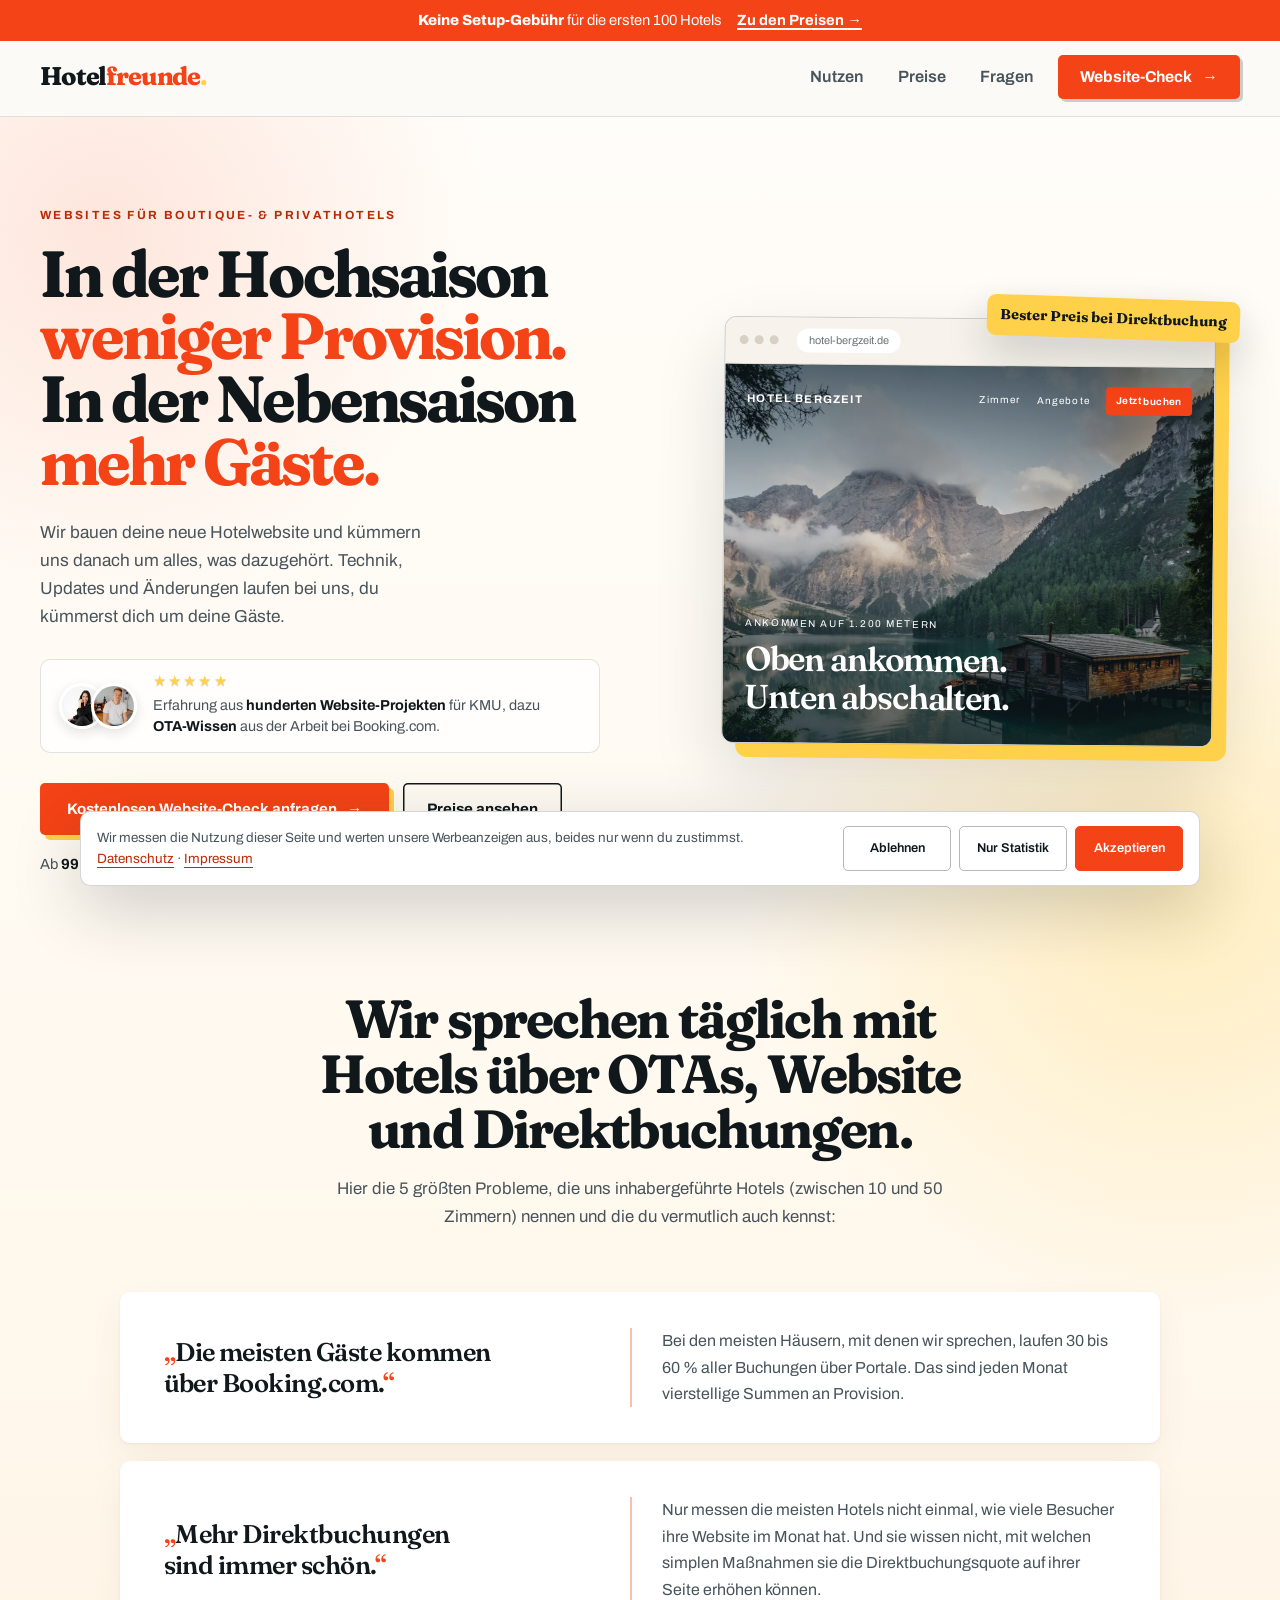
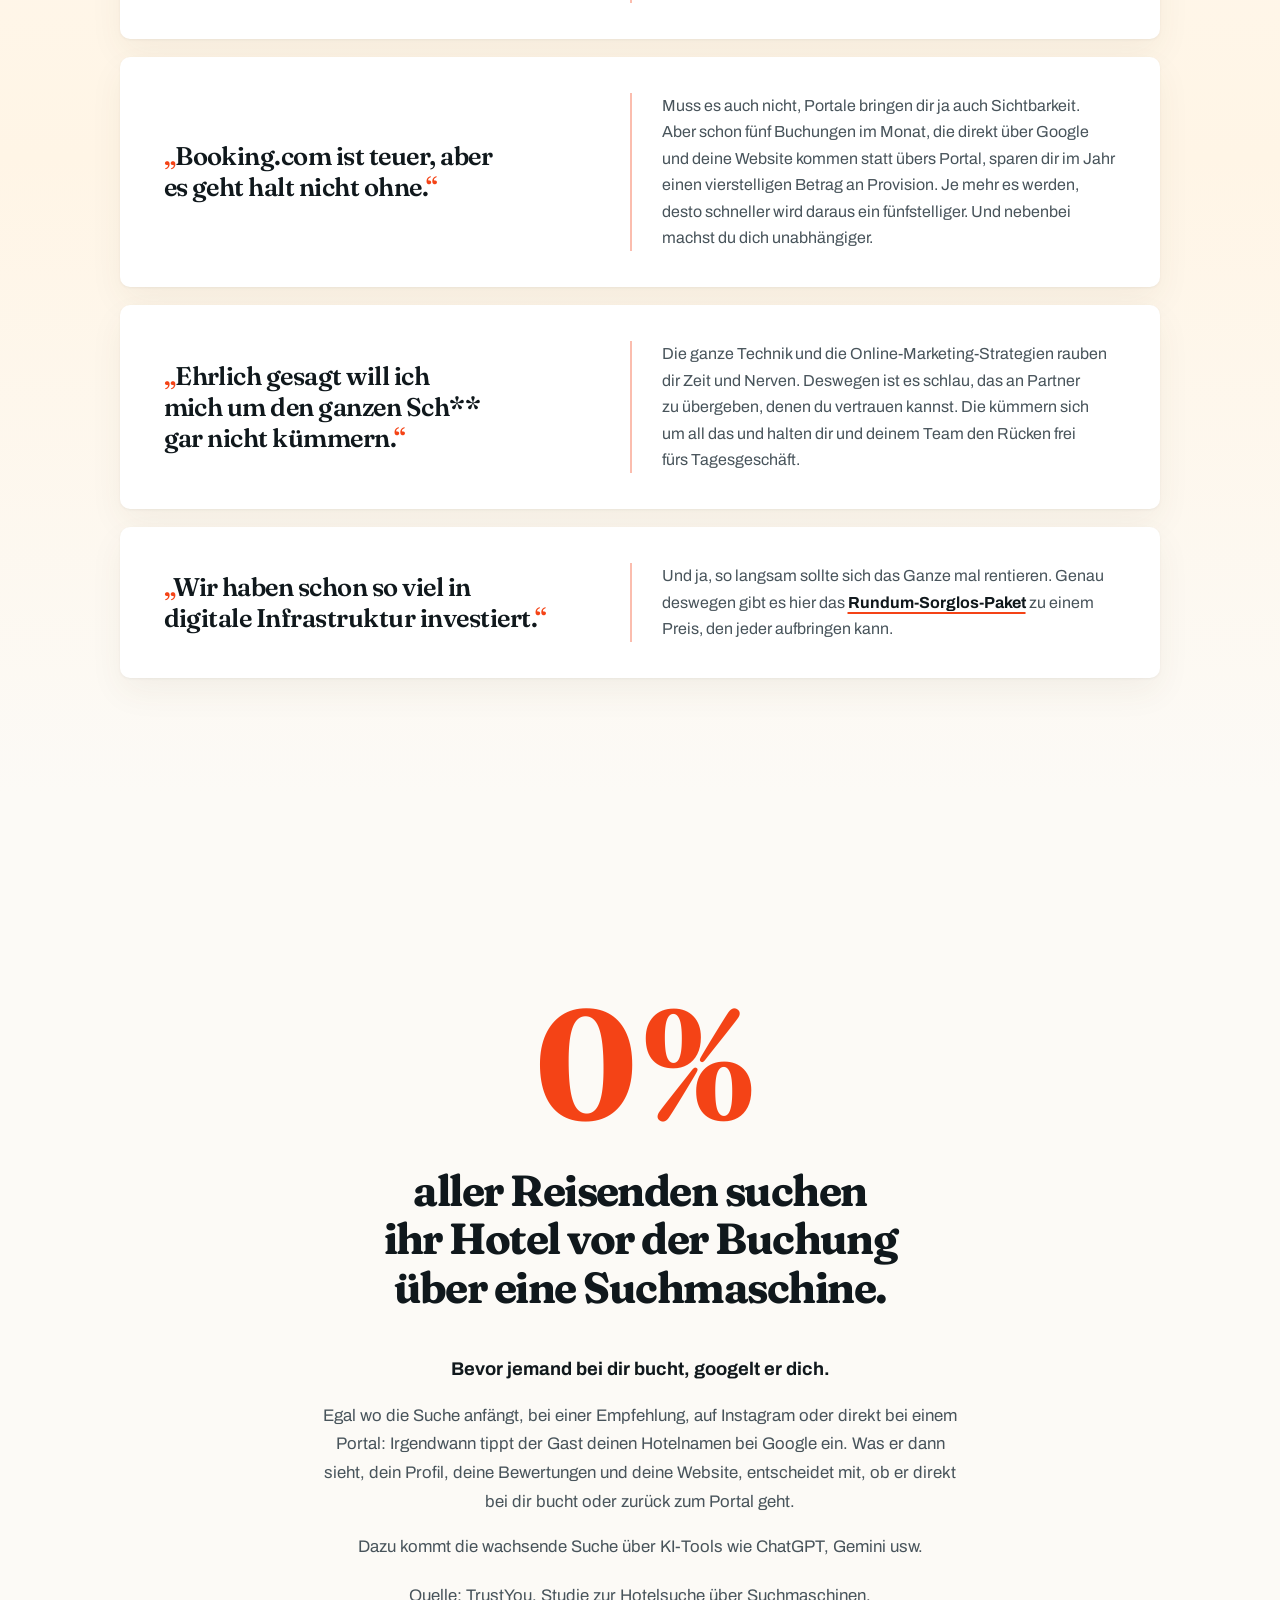
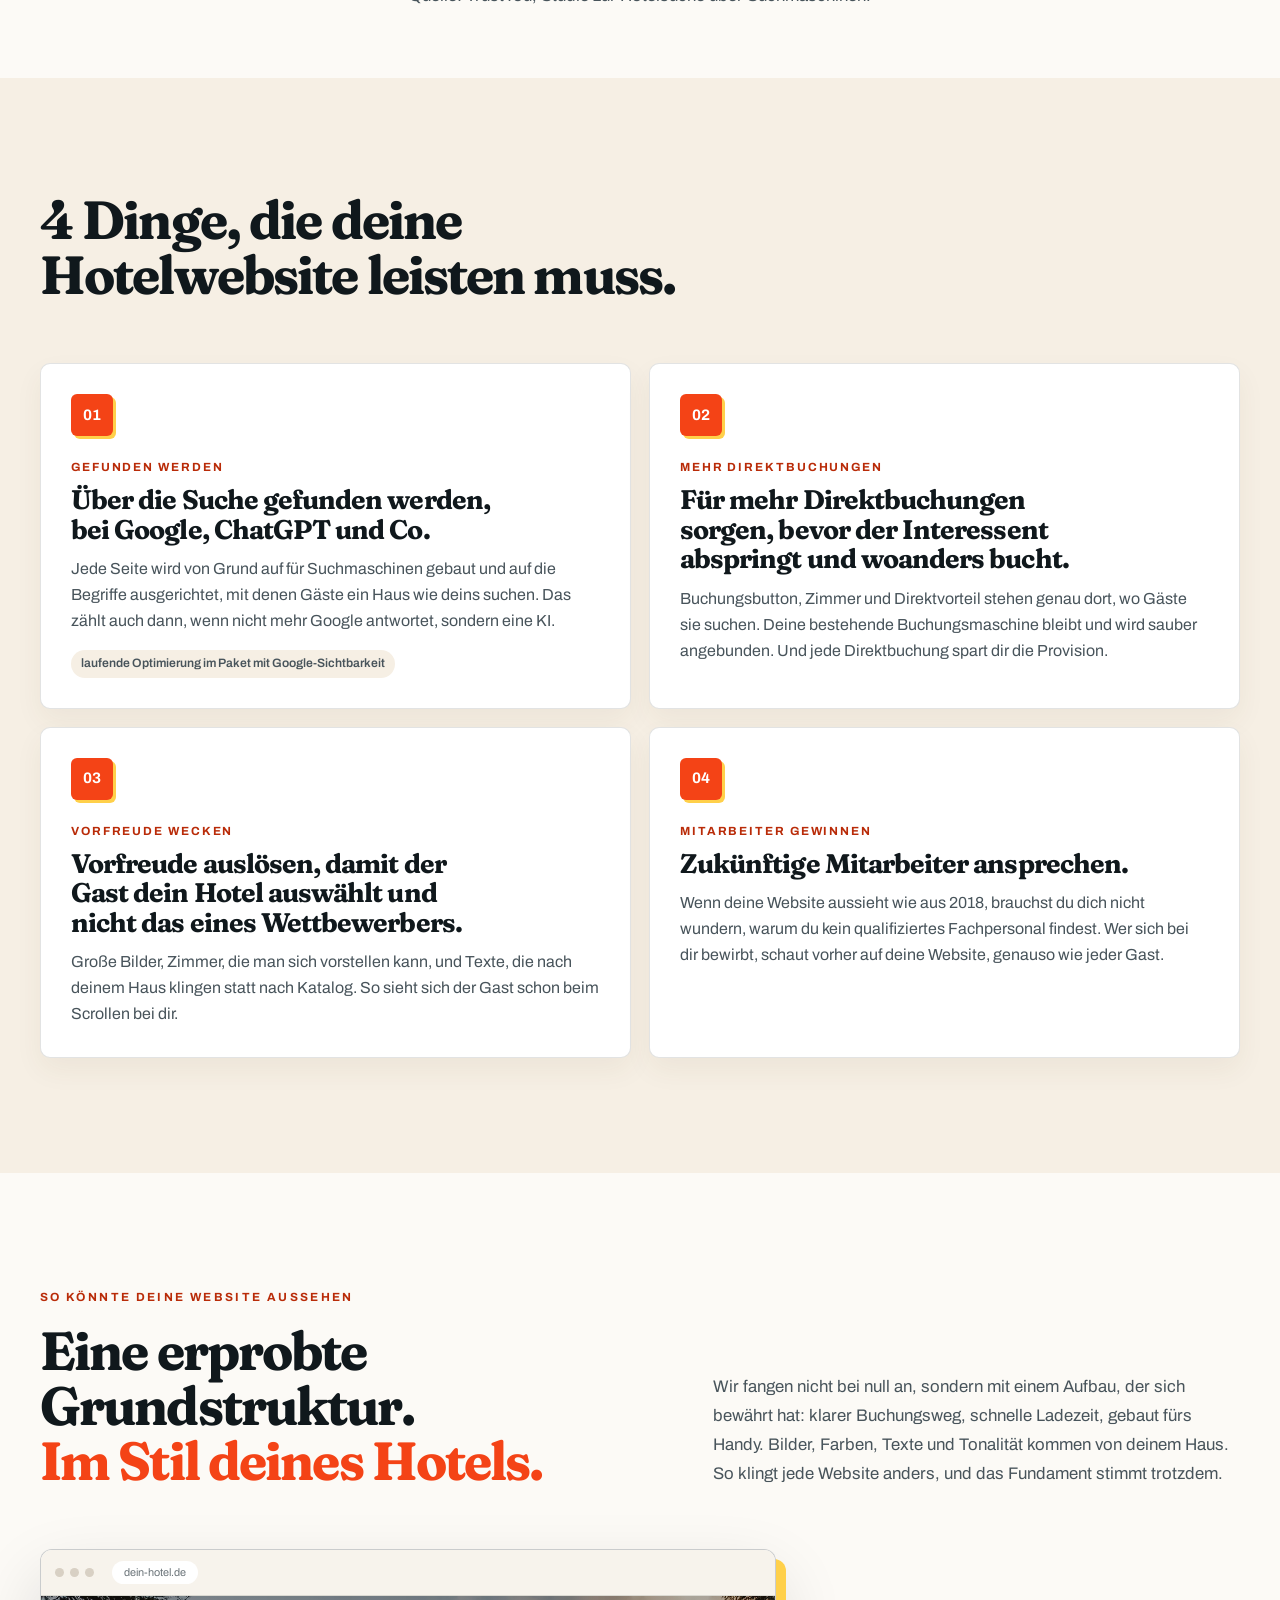
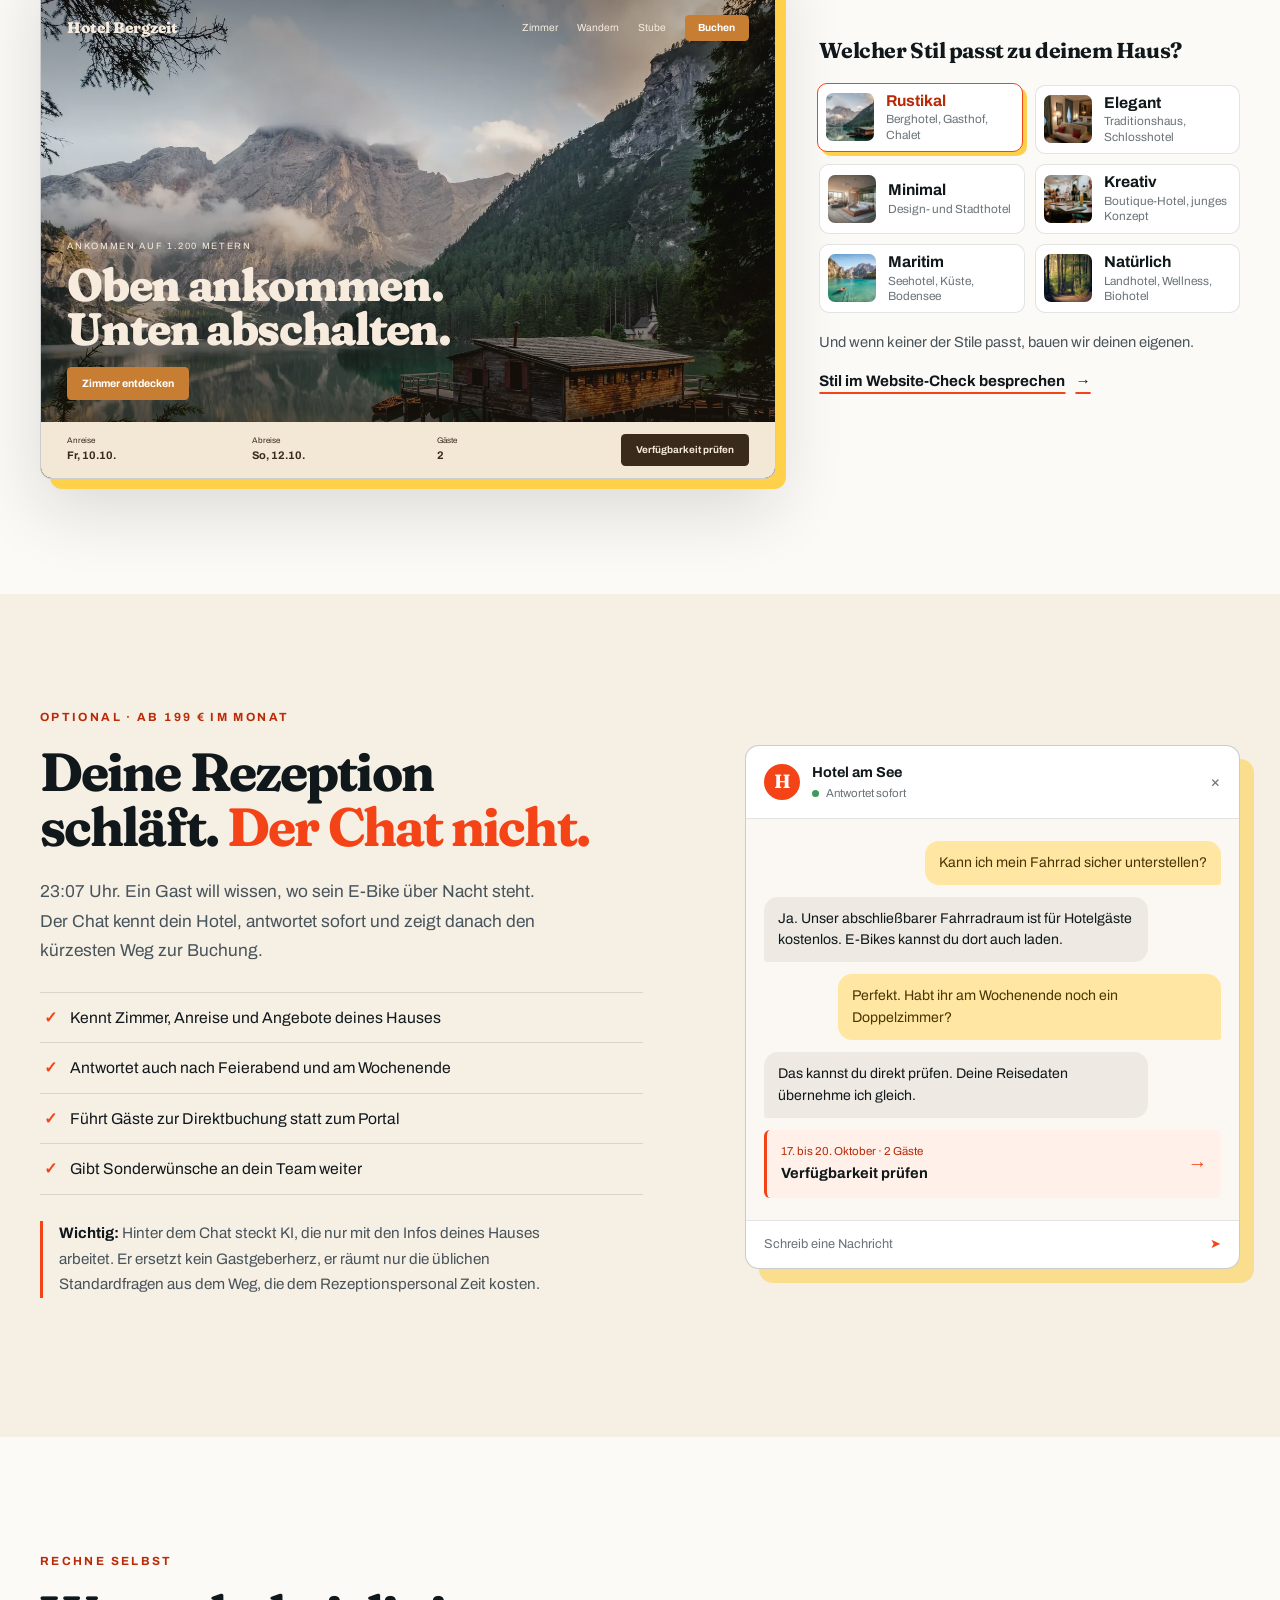
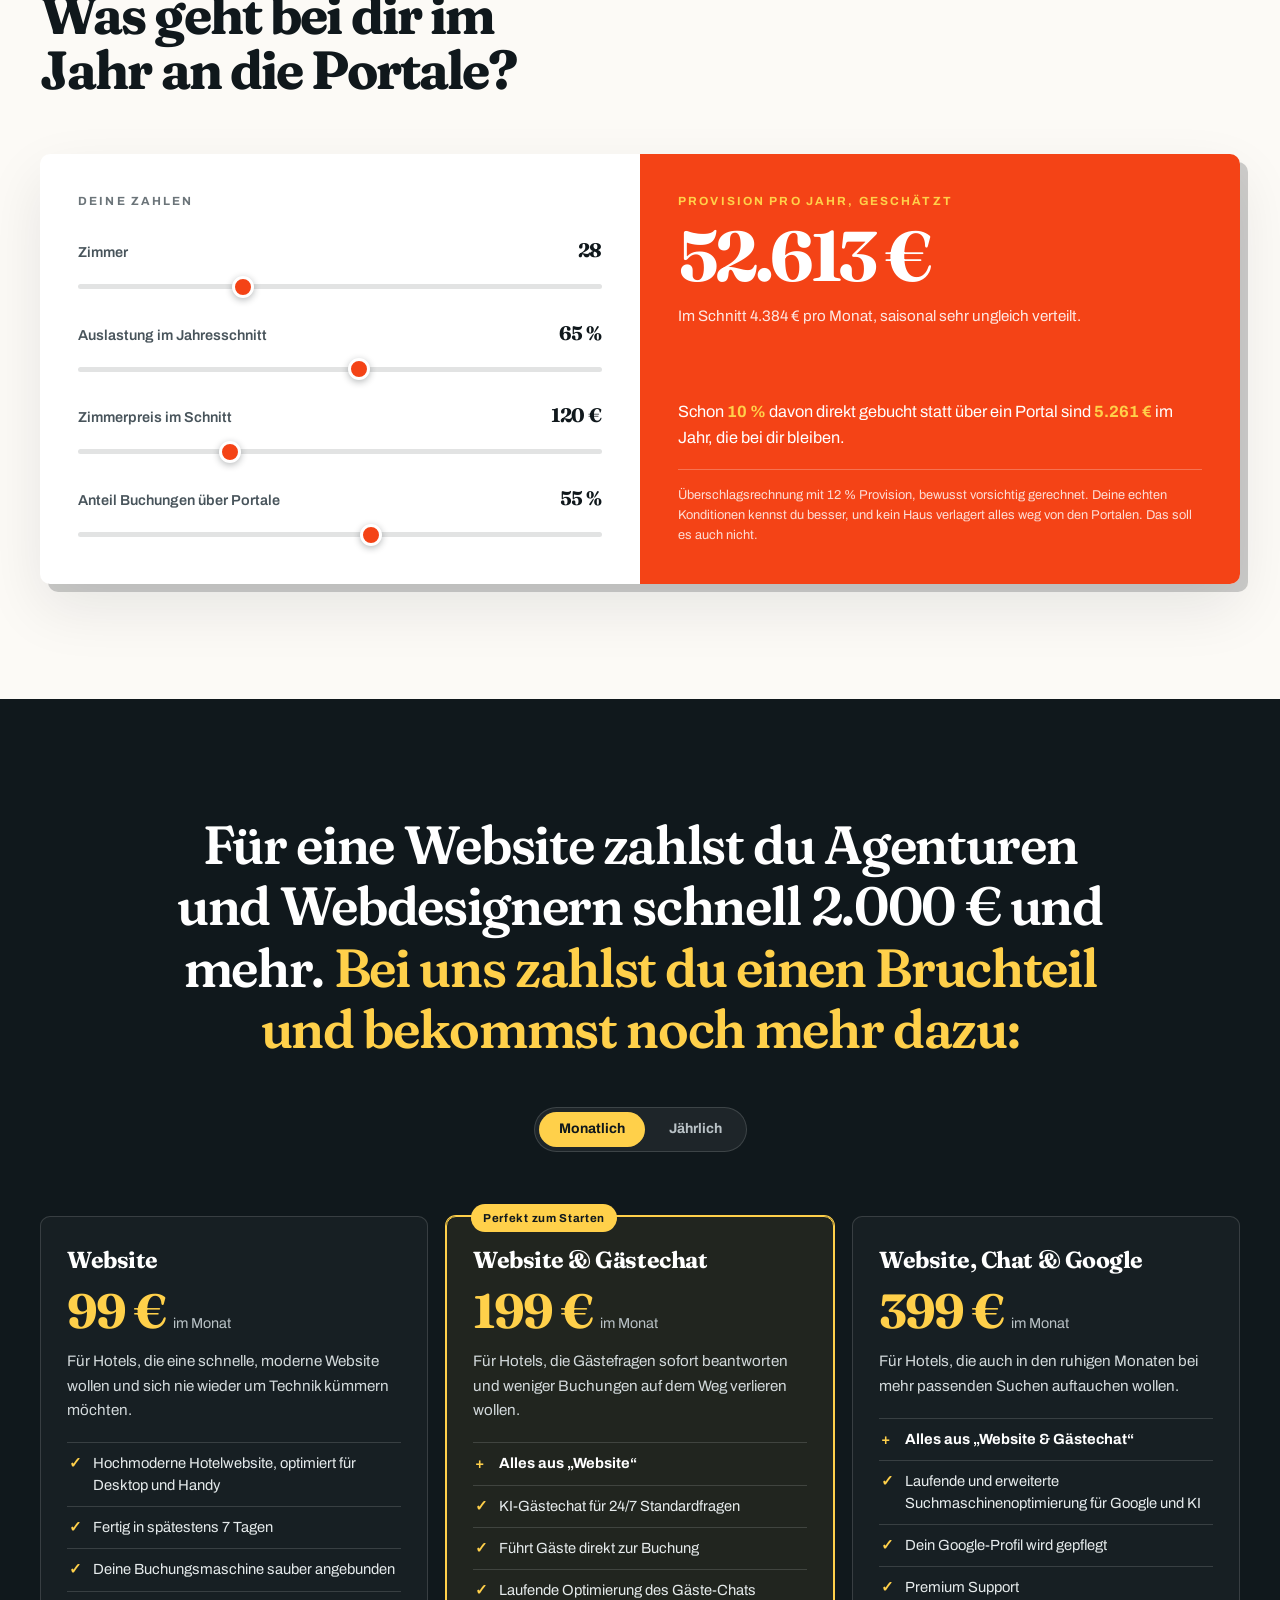
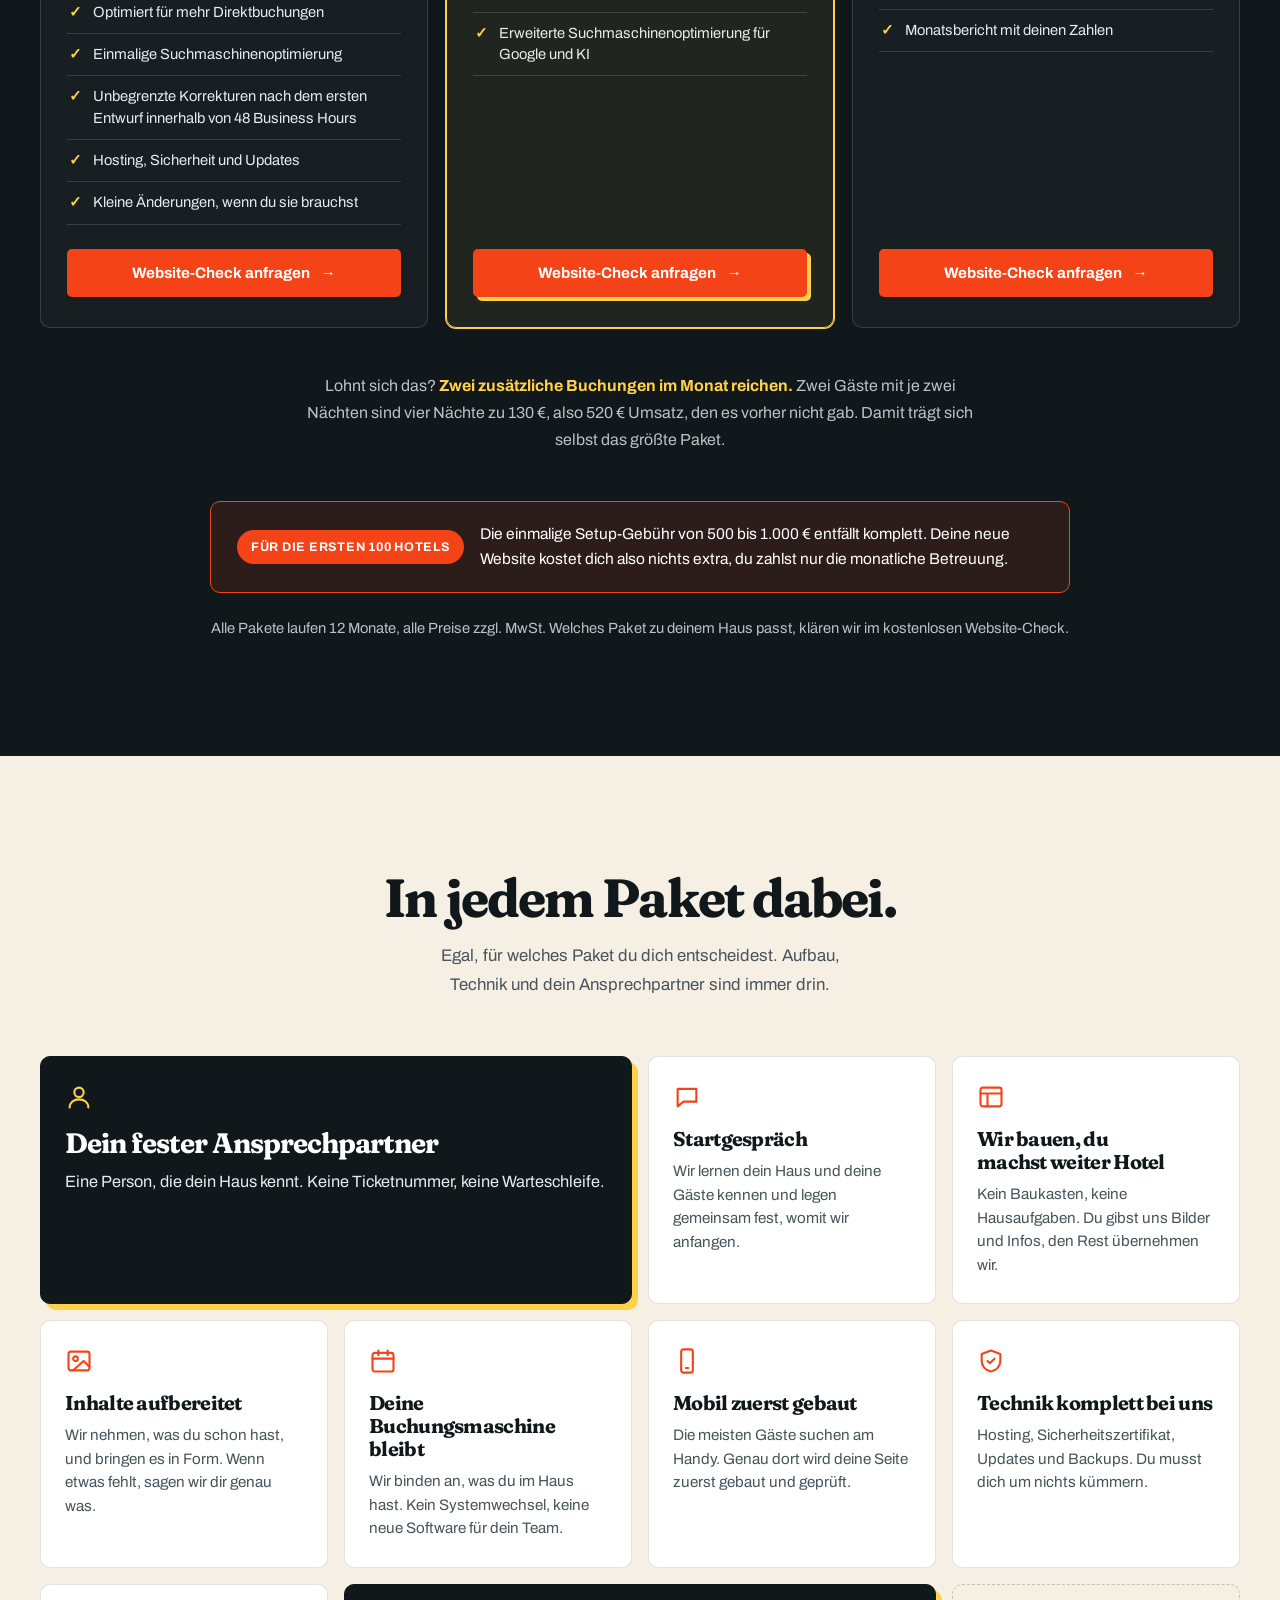
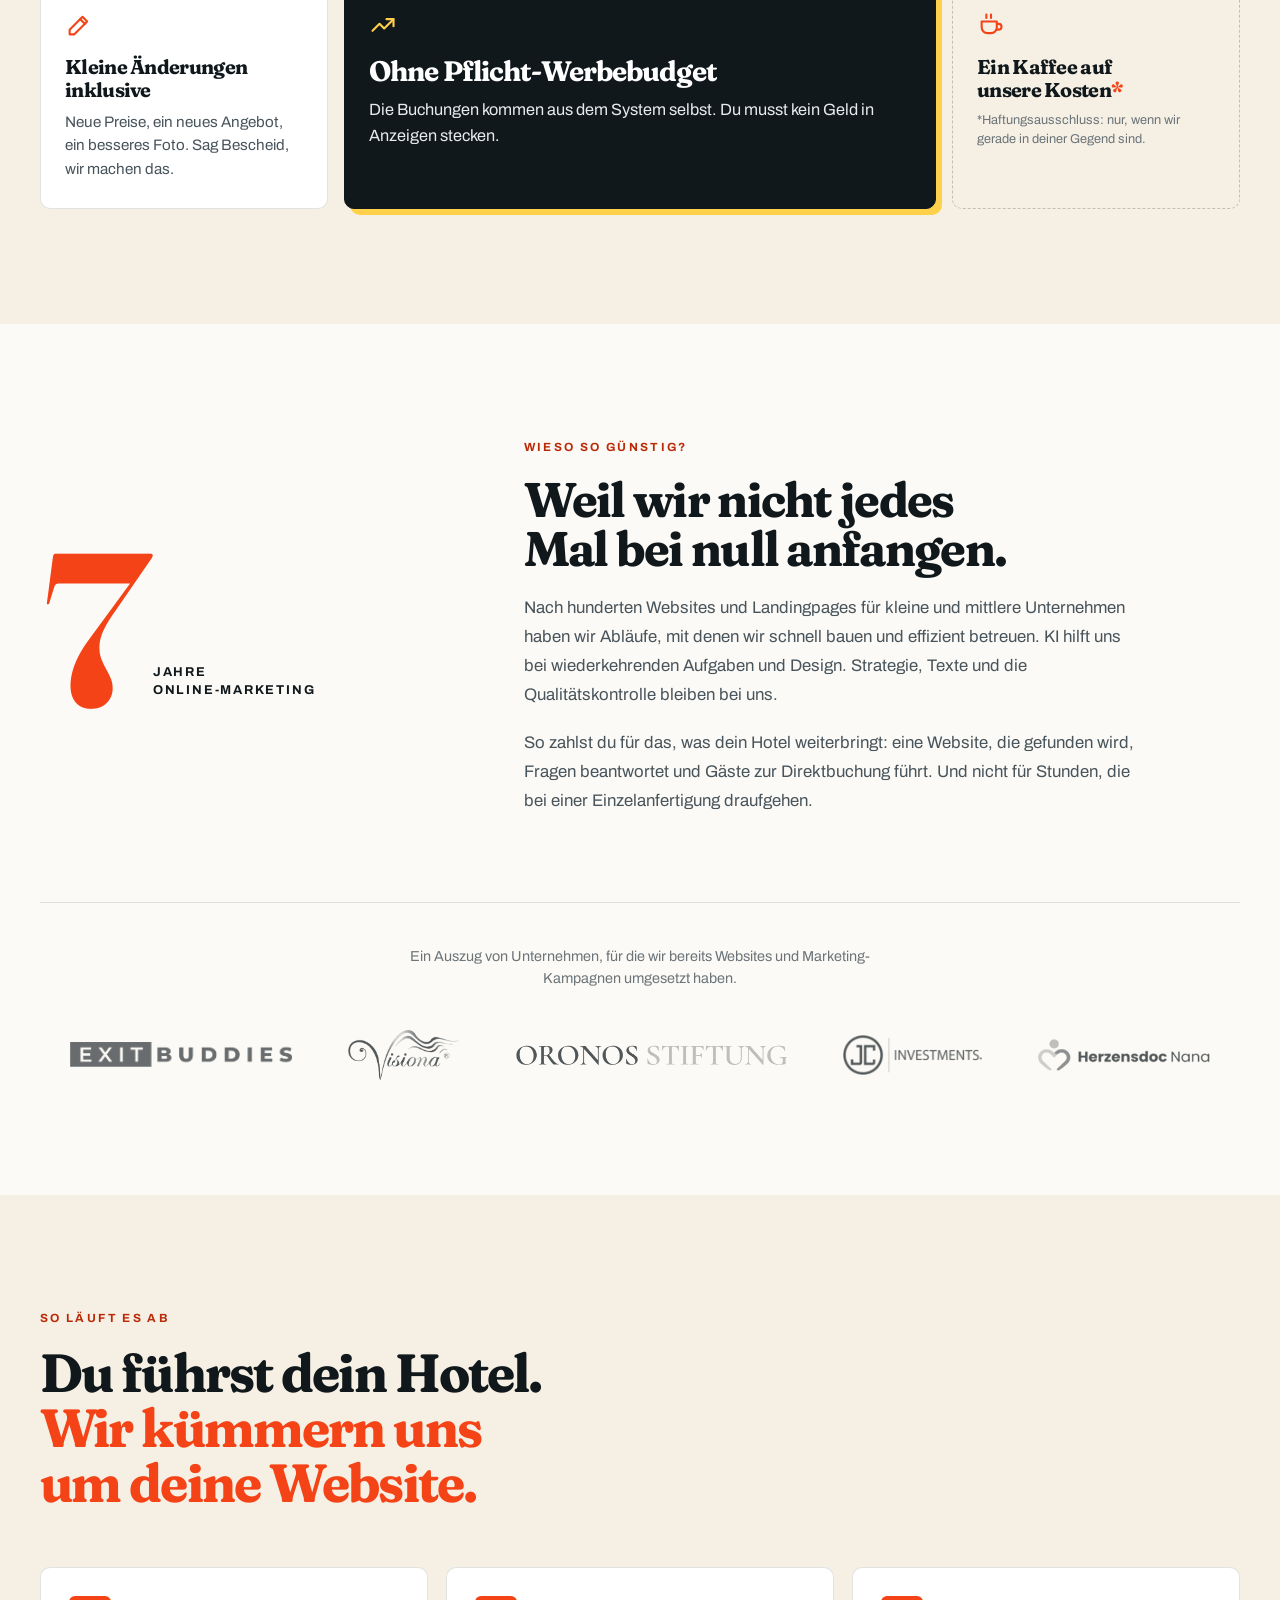
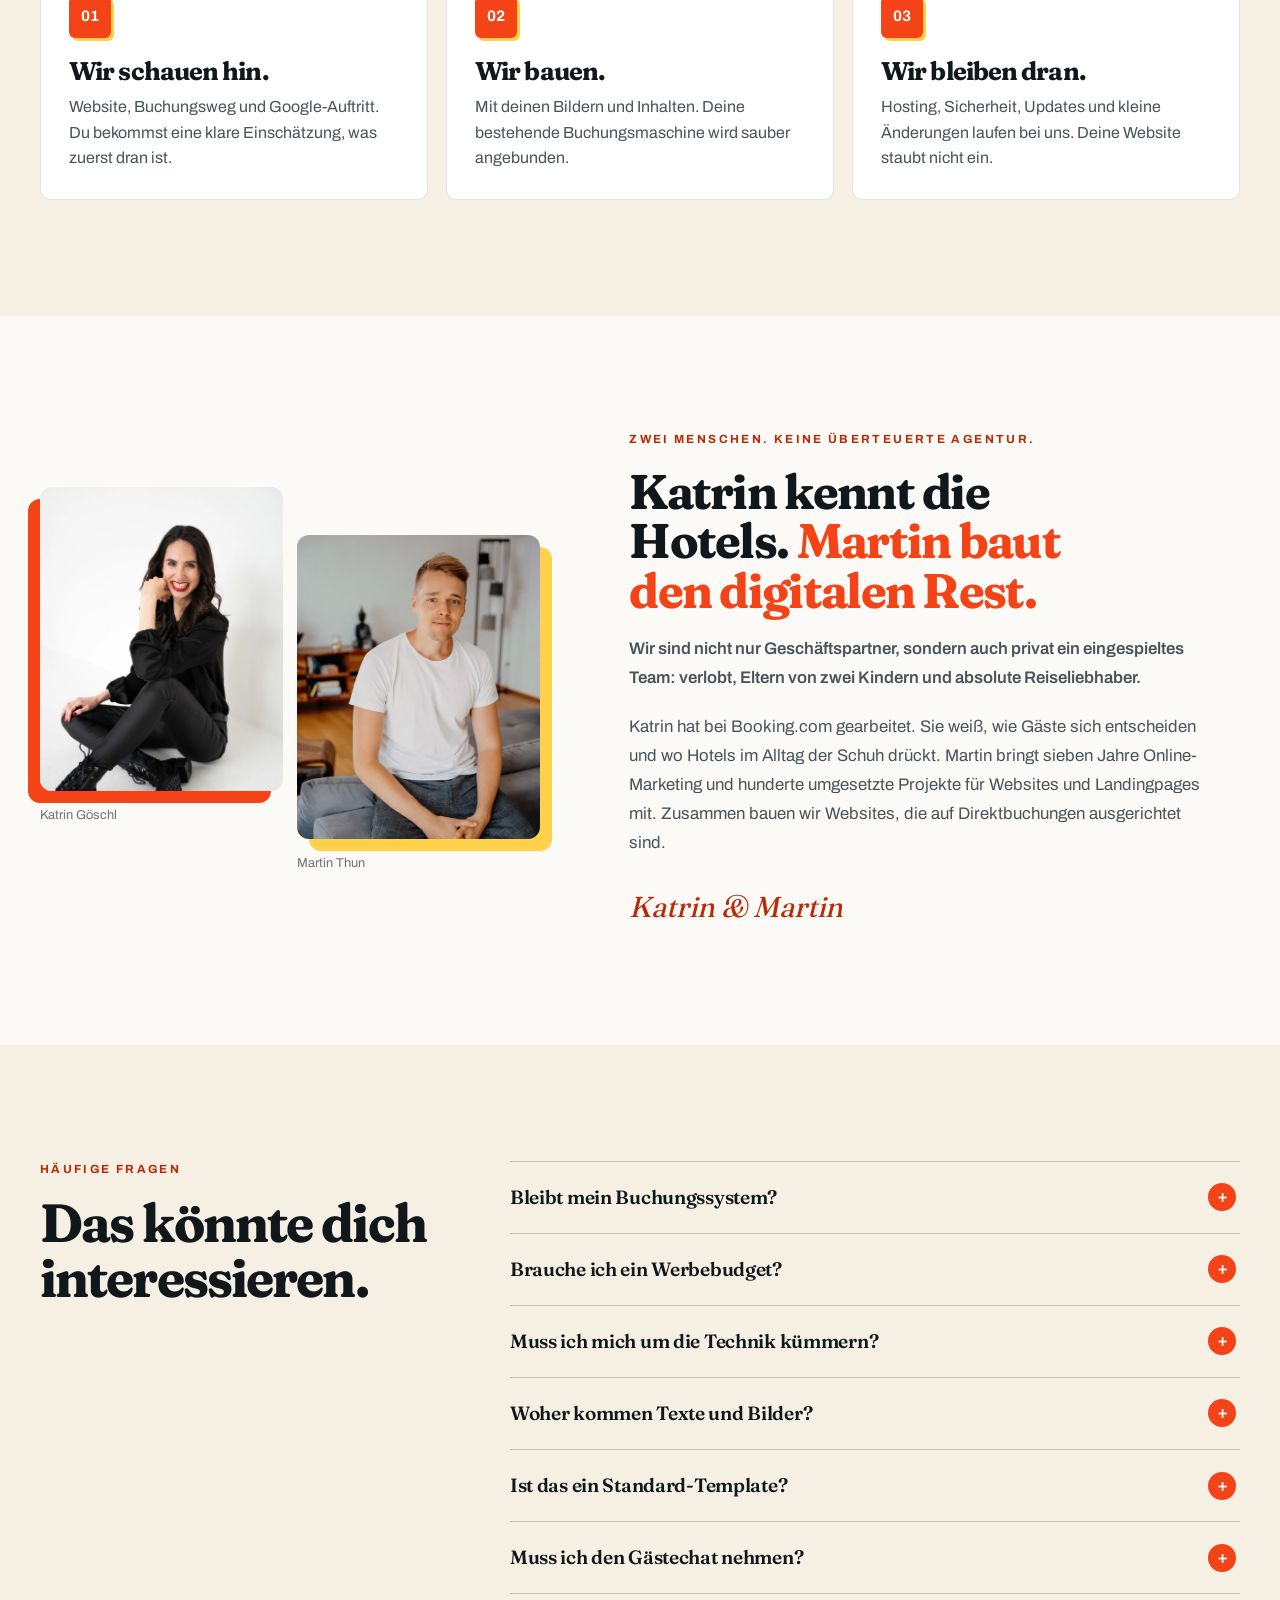
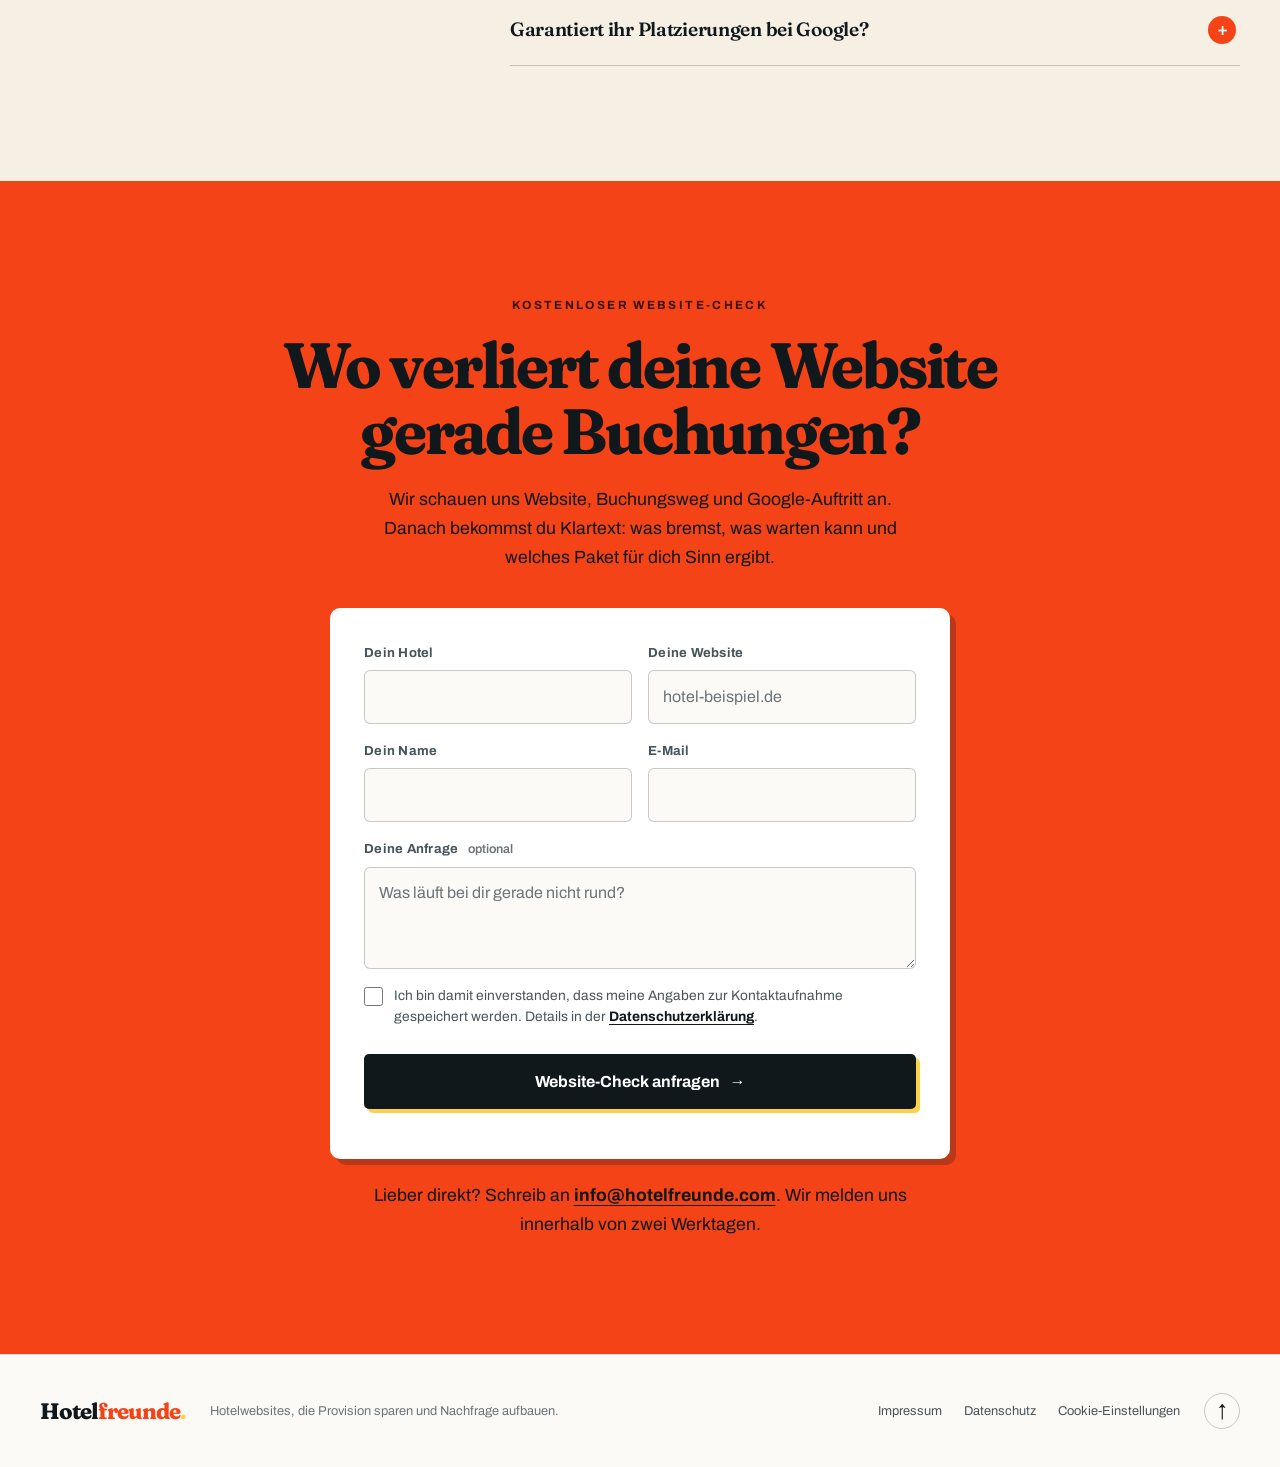
==== commit a6cc88b2: "Logoleiste: Codes of Life, Arishta und Oronos Verein raus, fünf Logos zentriert Co-Authored-By: Clau" ====
--- a/index.html
+++ b/index.html
@@ -22,7 +22,7 @@
   <meta name="twitter:card" content="summary_large_image">
   <link rel="preload" href="fonts/archivo-latin.woff2" as="font" type="font/woff2" crossorigin>
   <link rel="preload" href="fonts/fraunces-latin.woff2" as="font" type="font/woff2" crossorigin>
-  <link rel="stylesheet" href="assets/website.css?v=20260924-14">
+  <link rel="stylesheet" href="assets/website.css?v=20260924-15">
   <script src="assets/website.js?v=20260924-5" defer></script>
   <script type="application/ld+json">{"@context":"https://schema.org","@graph":[{"@type":"ProfessionalService","@id":"https://www.hotelfreunde.com/#hotelfreunde","name":"Hotelfreunde","url":"https://www.hotelfreunde.com/","image":"https://www.hotelfreunde.com/og-image.png","description":"Hotelwebsites für Boutique- und Privathotels, gebaut und betreut von Hotelfreunde: mehr Direktbuchungen, weniger Provision.","areaServed":["Deutschland","Österreich","Schweiz"],"address":{"@type":"PostalAddress","streetAddress":"Bahnhofstr. 2a","postalCode":"86500","addressLocality":"Kutzenhausen","addressCountry":"DE"},"founder":[{"@type":"Person","name":"Martin Thun"},{"@type":"Person","name":"Katrin Göschl"}]},{"@type":"Service","name":"Betreute Hotelwebsite für mehr Direktbuchungen","serviceType":"Hotelwebsite, Direktbuchung und laufende Google-Sichtbarkeit","url":"https://www.hotelfreunde.com/","provider":{"@id":"https://www.hotelfreunde.com/#hotelfreunde"},"areaServed":["Deutschland","Österreich","Schweiz"]}]}</script>
 </head>
@@ -563,11 +563,8 @@
         <img src="assets/img/ref-exit-buddies.webp" alt="Exit Buddies" width="222" height="25" style="--w:222px" loading="lazy" decoding="async">
         <img src="assets/img/ref-visiona.webp" alt="Visiona" width="111" height="50" style="--w:111px" loading="lazy" decoding="async">
         <img src="assets/img/ref-oronos-stiftung.webp" alt="Oronos Stiftung" width="271" height="21" style="--w:271px" loading="lazy" decoding="async">
-        <img src="assets/img/ref-codes-of-life.webp" alt="Codes of Life" width="227" height="25" style="--w:227px" loading="lazy" decoding="async">
         <img src="assets/img/ref-jc-investments.webp" alt="JC Investments" width="139" height="40" style="--w:139px" loading="lazy" decoding="async">
-        <img src="assets/img/ref-arishta-akademie.svg" alt="Arishta Akademie" width="110" height="51" style="--w:110px" loading="lazy" decoding="async">
         <img src="assets/img/ref-herzensdoc-nana.webp" alt="Herzensdoc Nana" width="172" height="32" style="--w:172px" loading="lazy" decoding="async">
-        <img src="assets/img/ref-oronos-verein.webp" alt="Oronos Verein" width="250" height="22" style="--w:250px" loading="lazy" decoding="async">
       </div>
     </div>
   </section>
--- a/assets/website.css
+++ b/assets/website.css
@@ -426,7 +426,9 @@
    Markenfarben die Seite nicht auseinanderreißen. */
 .clients{margin-top:clamp(56px,7vw,86px);padding-top:clamp(30px,3.4vw,42px);border-top:1px solid var(--line)}
 .clients-head{max-width:58ch;margin:0 auto clamp(28px,3.4vw,40px);color:var(--muted);font-size:.9rem;line-height:1.55;text-align:center}
-.clients-row{display:grid;grid-template-columns:repeat(4,minmax(0,1fr));align-items:center;justify-items:center;gap:clamp(30px,4vw,48px) clamp(20px,3vw,40px)}
+/* Zentrierte Reihe statt Raster: bei fünf Logos (seit 24.09.2026, vorher
+   acht) ließe ein Vierer-Raster eines allein in der zweiten Reihe stehen. */
+.clients-row{display:flex;flex-wrap:wrap;align-items:center;justify-content:center;gap:clamp(28px,4vw,56px) clamp(28px,4.4vw,64px)}
 .clients-row img{width:min(var(--w,180px),100%);height:auto;opacity:.72;transition:opacity .2s ease}
 .clients-row img:hover{opacity:1}
 
@@ -598,7 +600,7 @@
   .perk{padding:22px 20px}
   .perk-strong{grid-column:auto;box-shadow:4px 4px 0 var(--sun)}
   .benefit-kicker{margin-top:16px}
-  .clients-row{grid-template-columns:repeat(2,minmax(0,1fr))}
+  .clients-row{gap:26px 30px}
   .clients-row img{width:min(calc(var(--w,180px)*.72),100%)}
   .stil-screens{aspect-ratio:4/5}
   .stil-browser{box-shadow:6px 6px 0 var(--sun),0 20px 44px rgba(16,24,28,.12)}
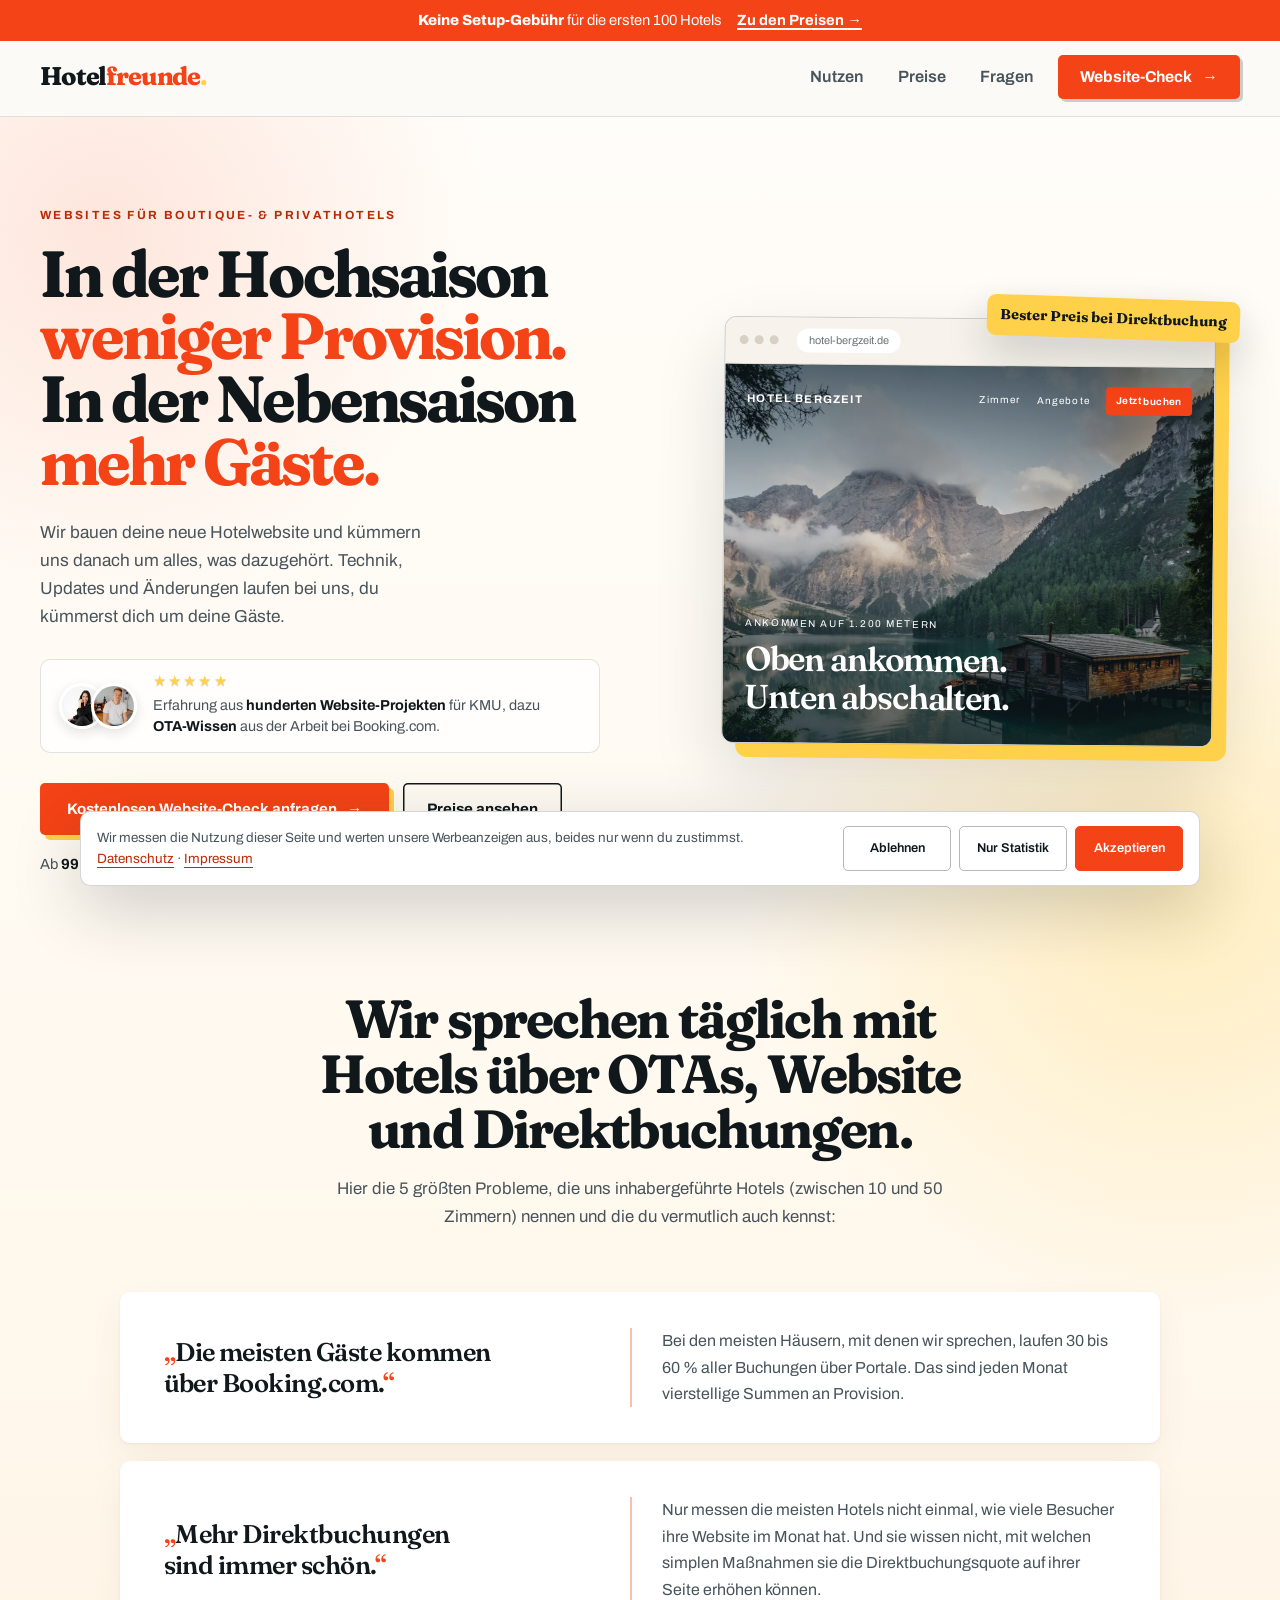
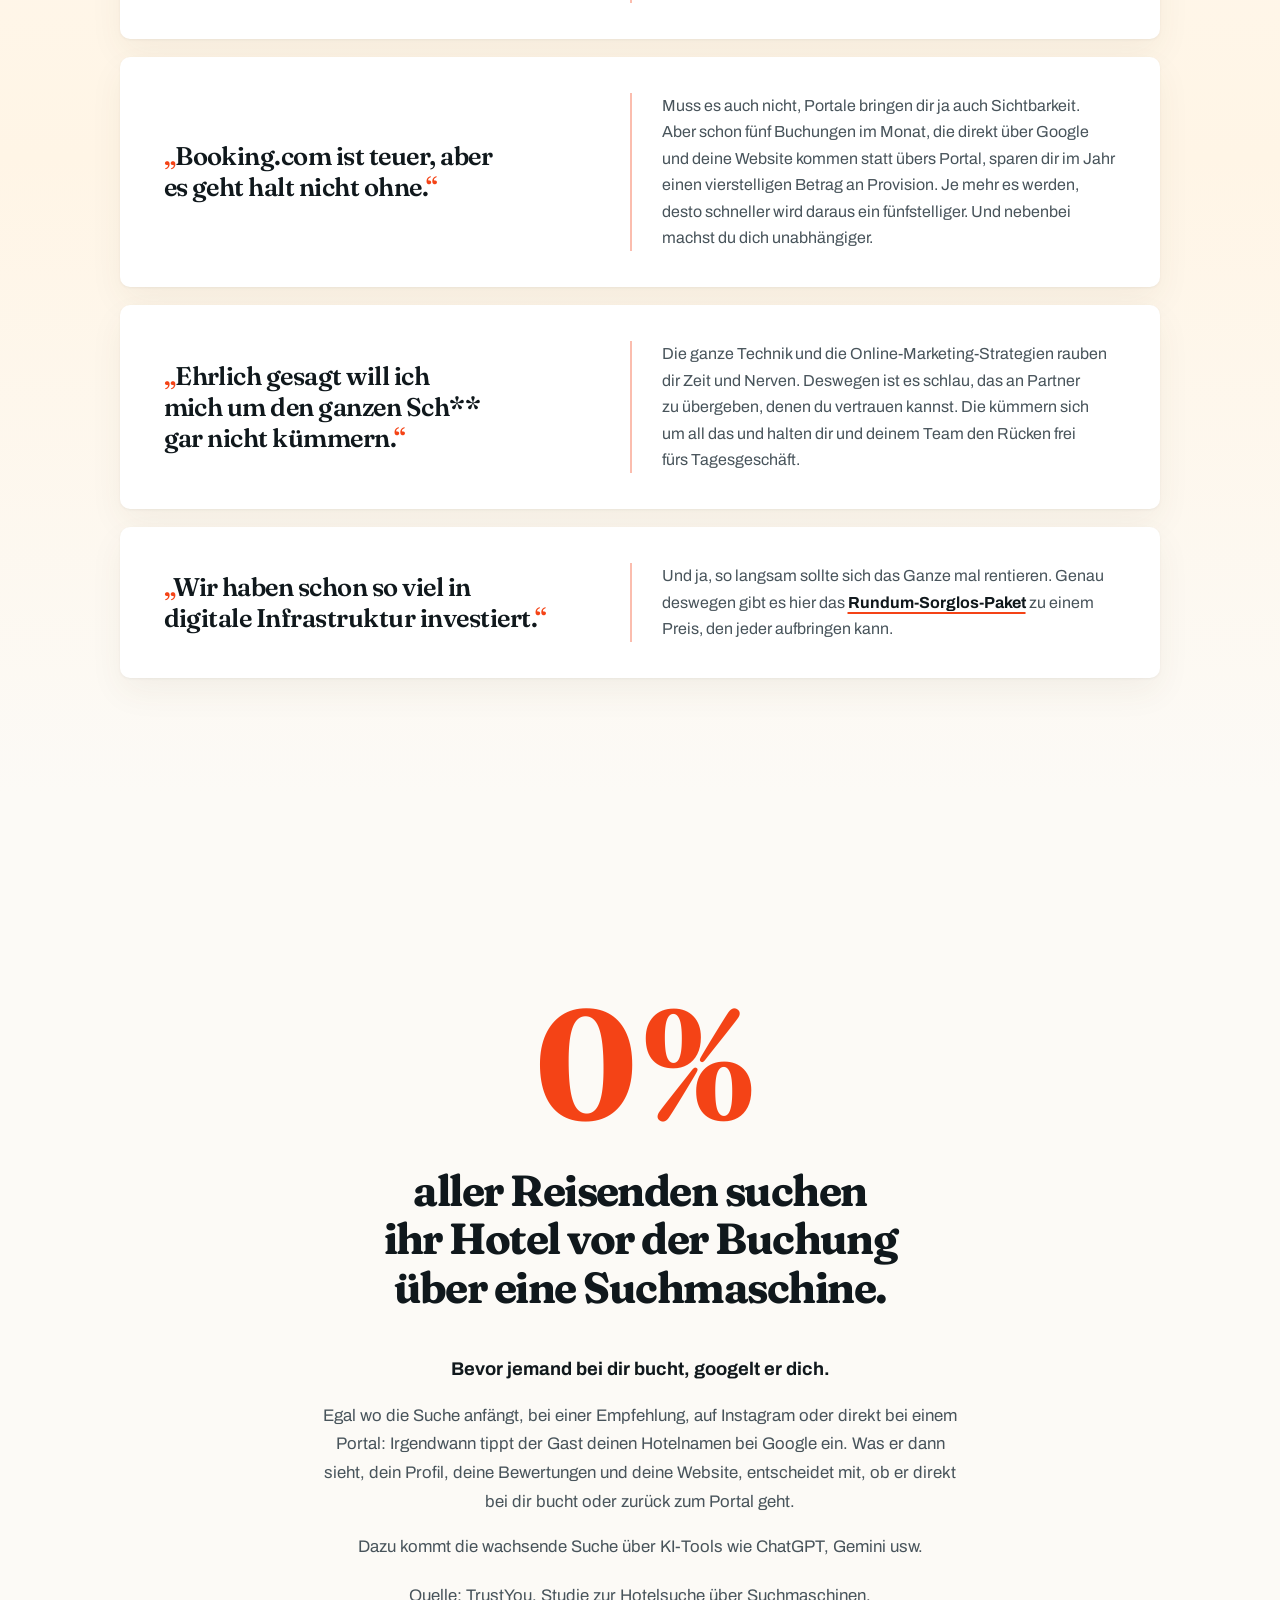
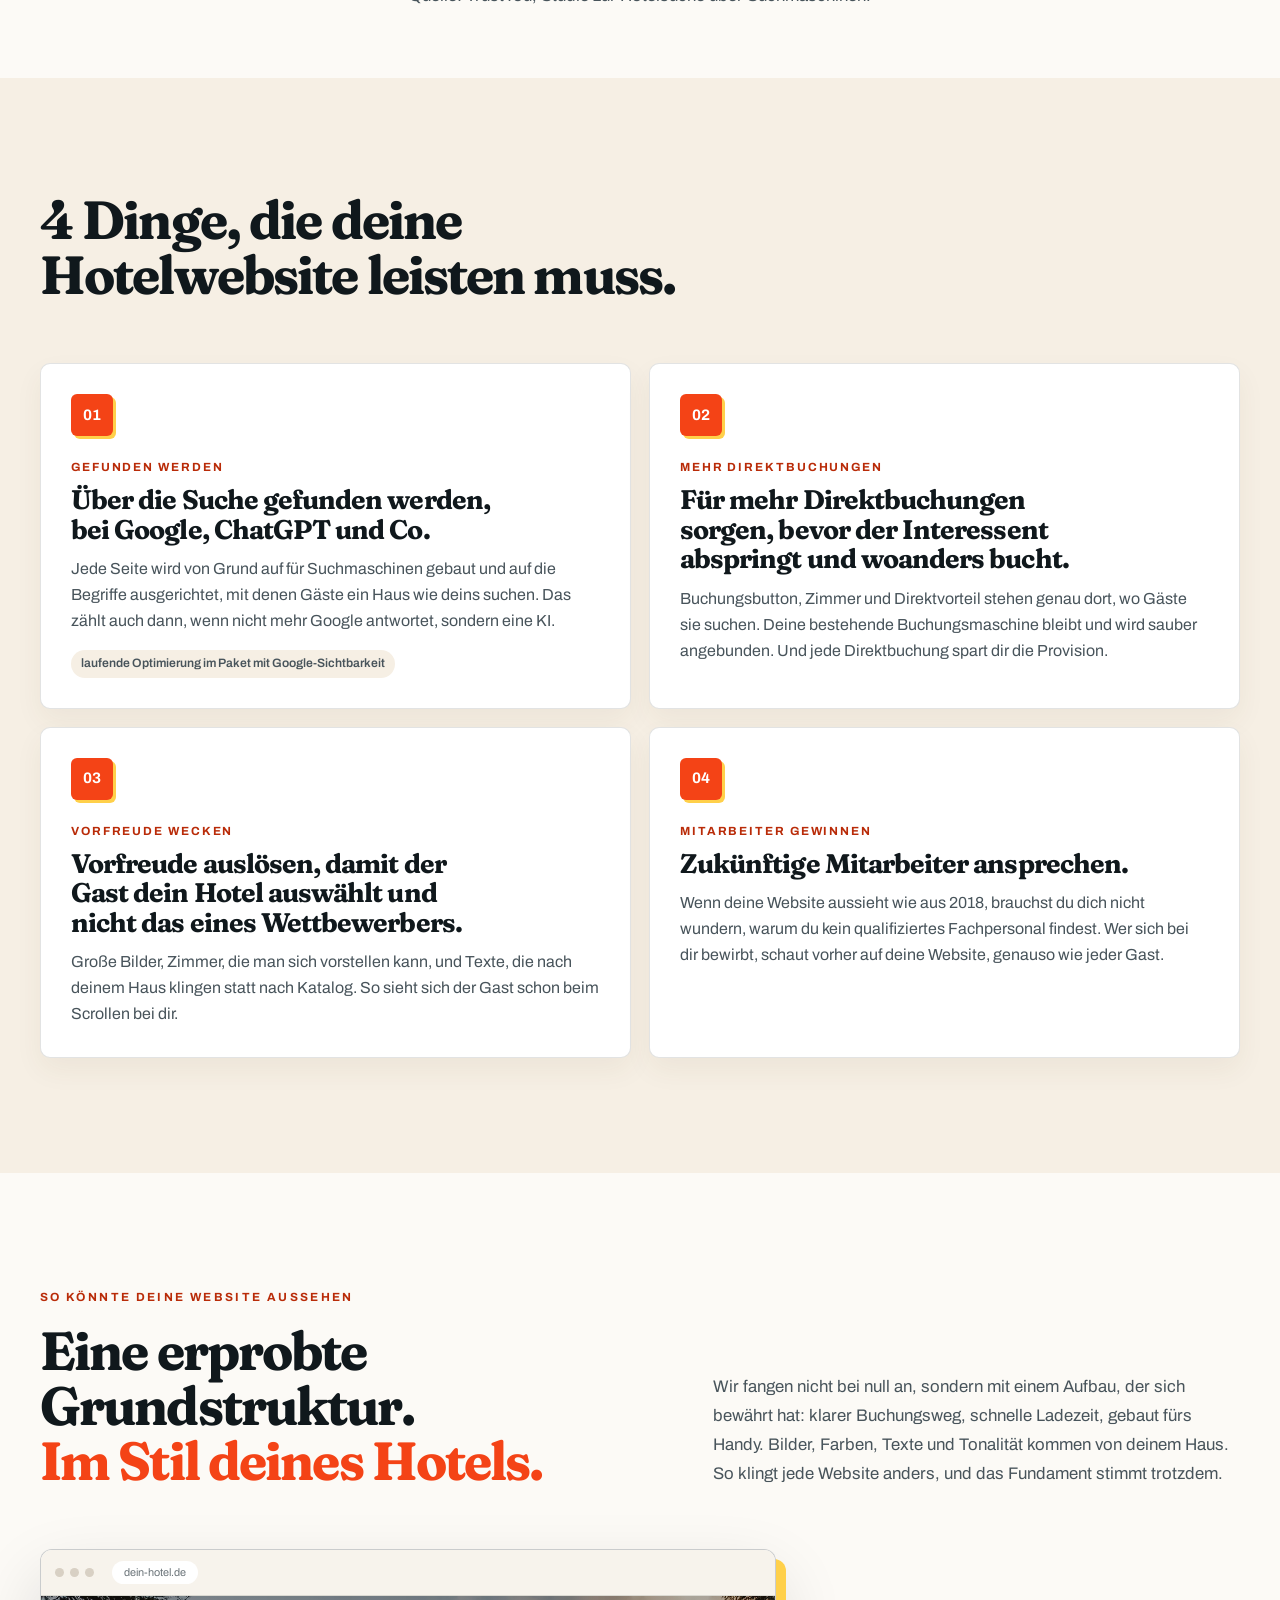
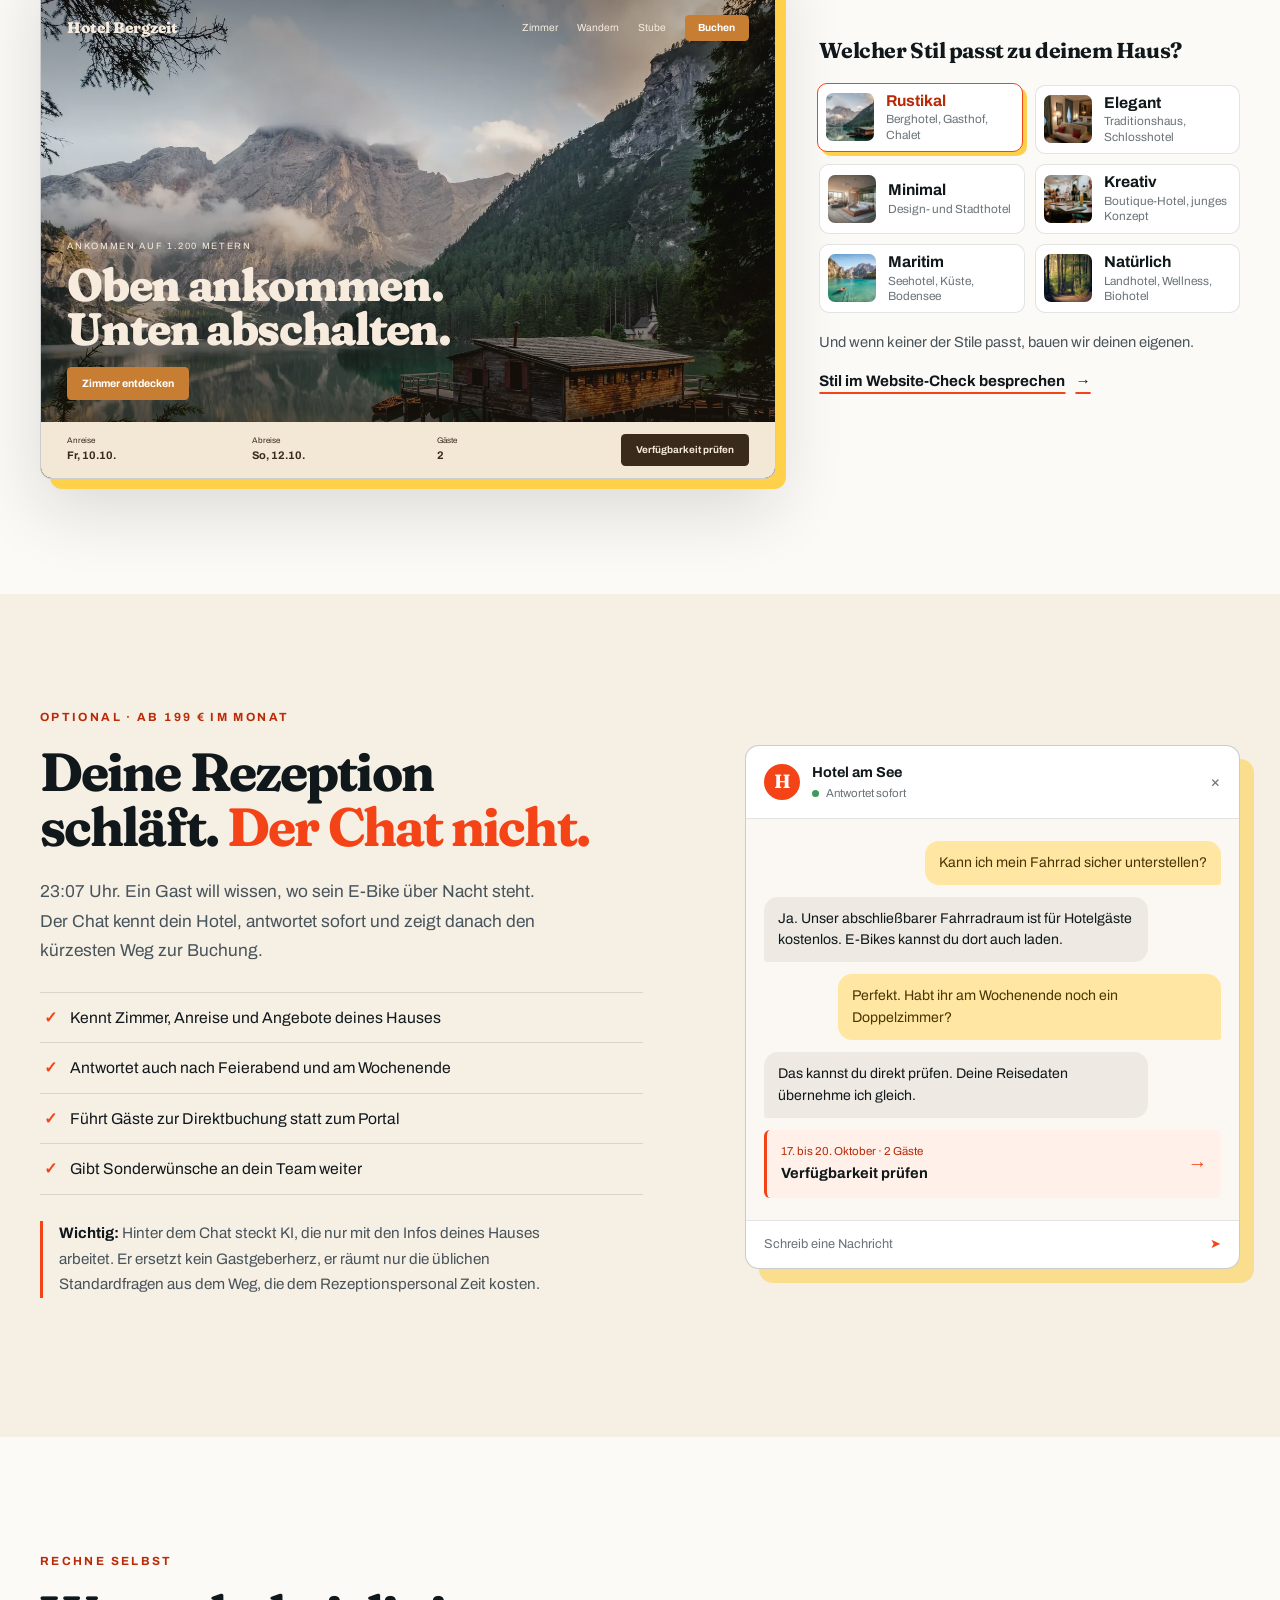
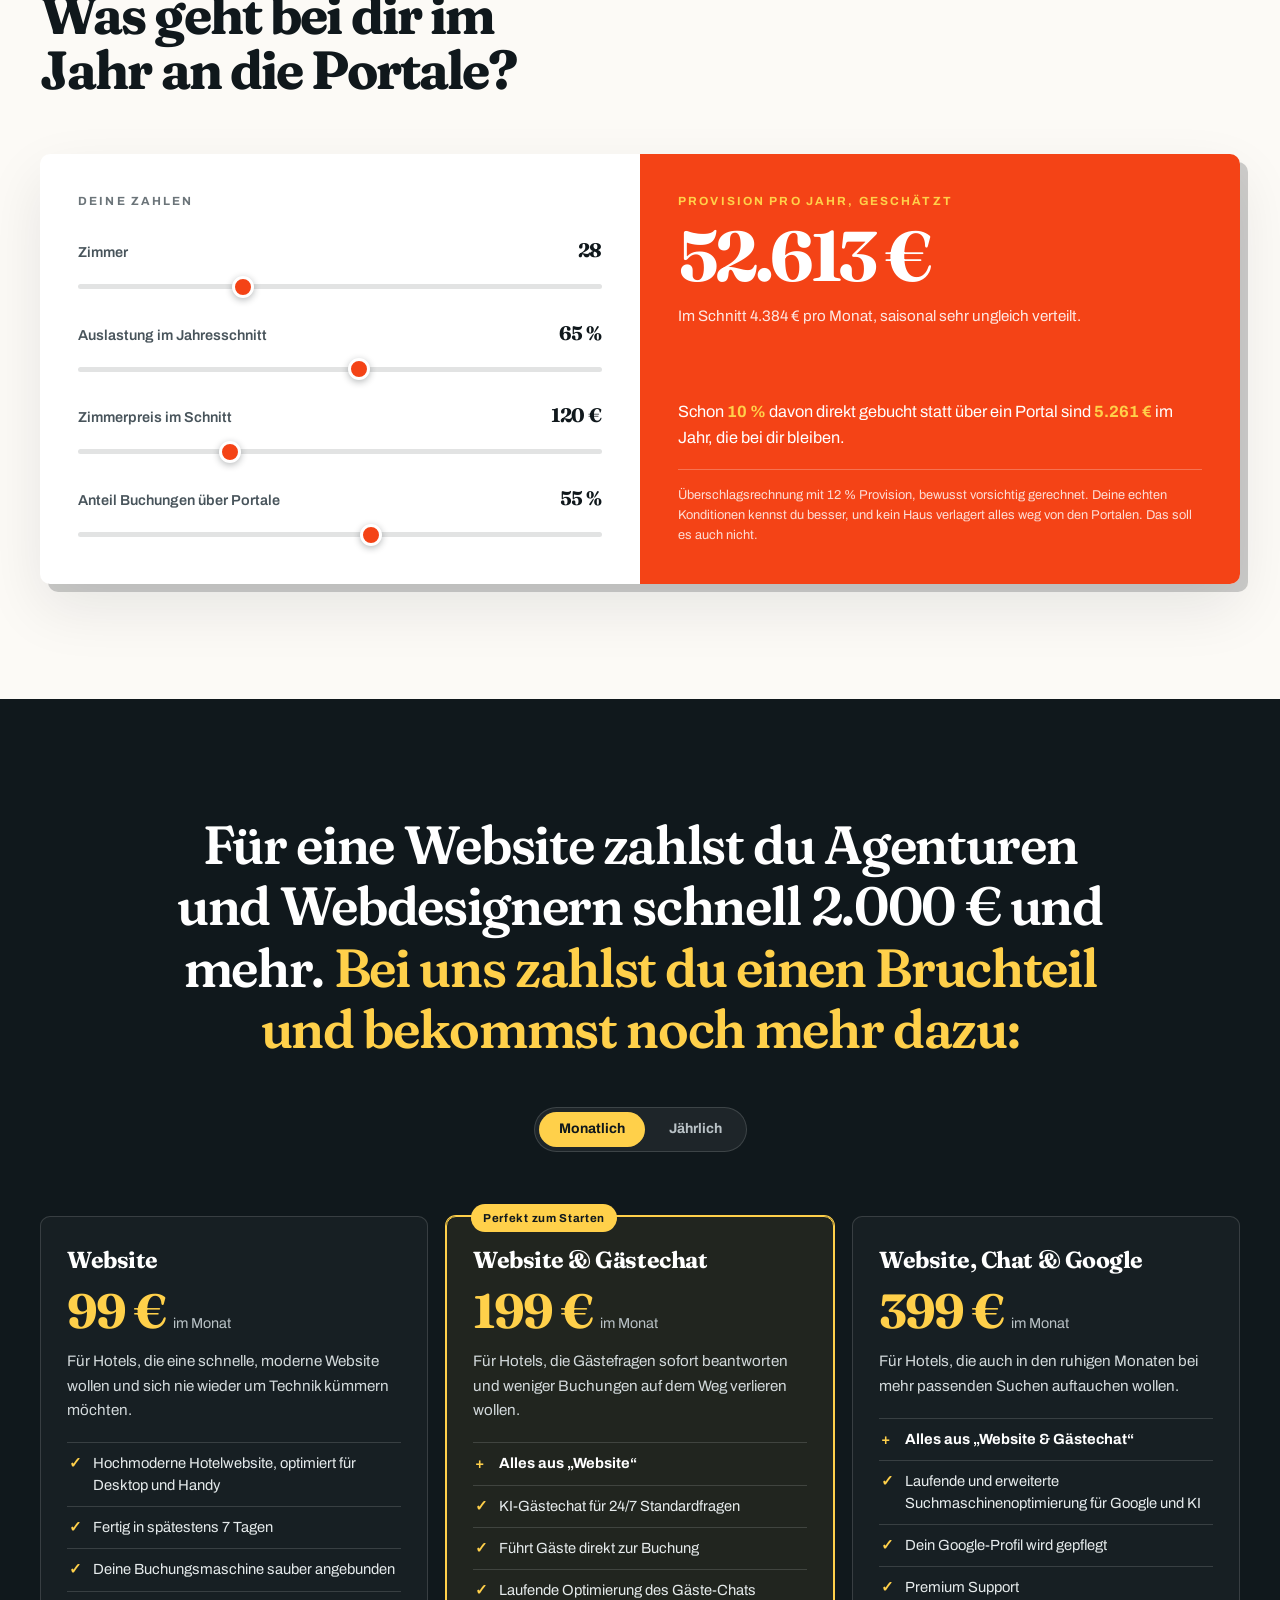
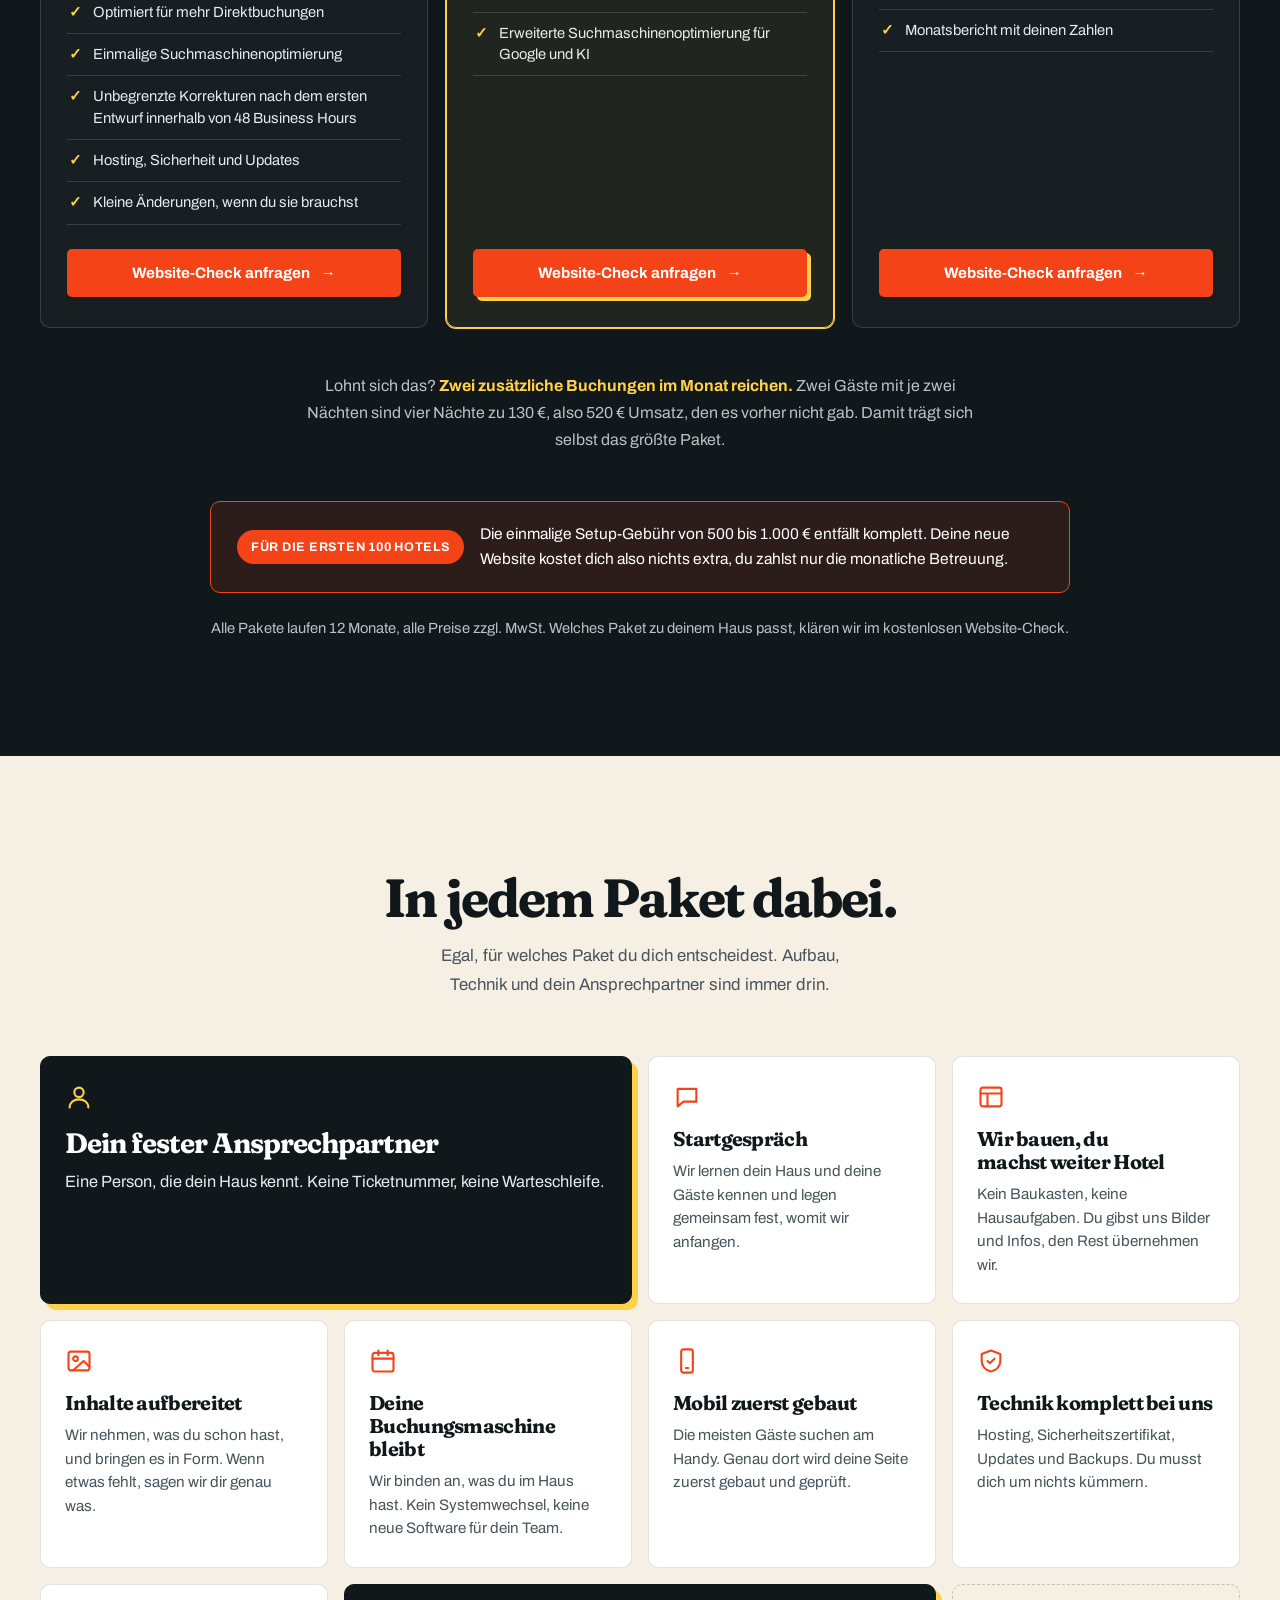
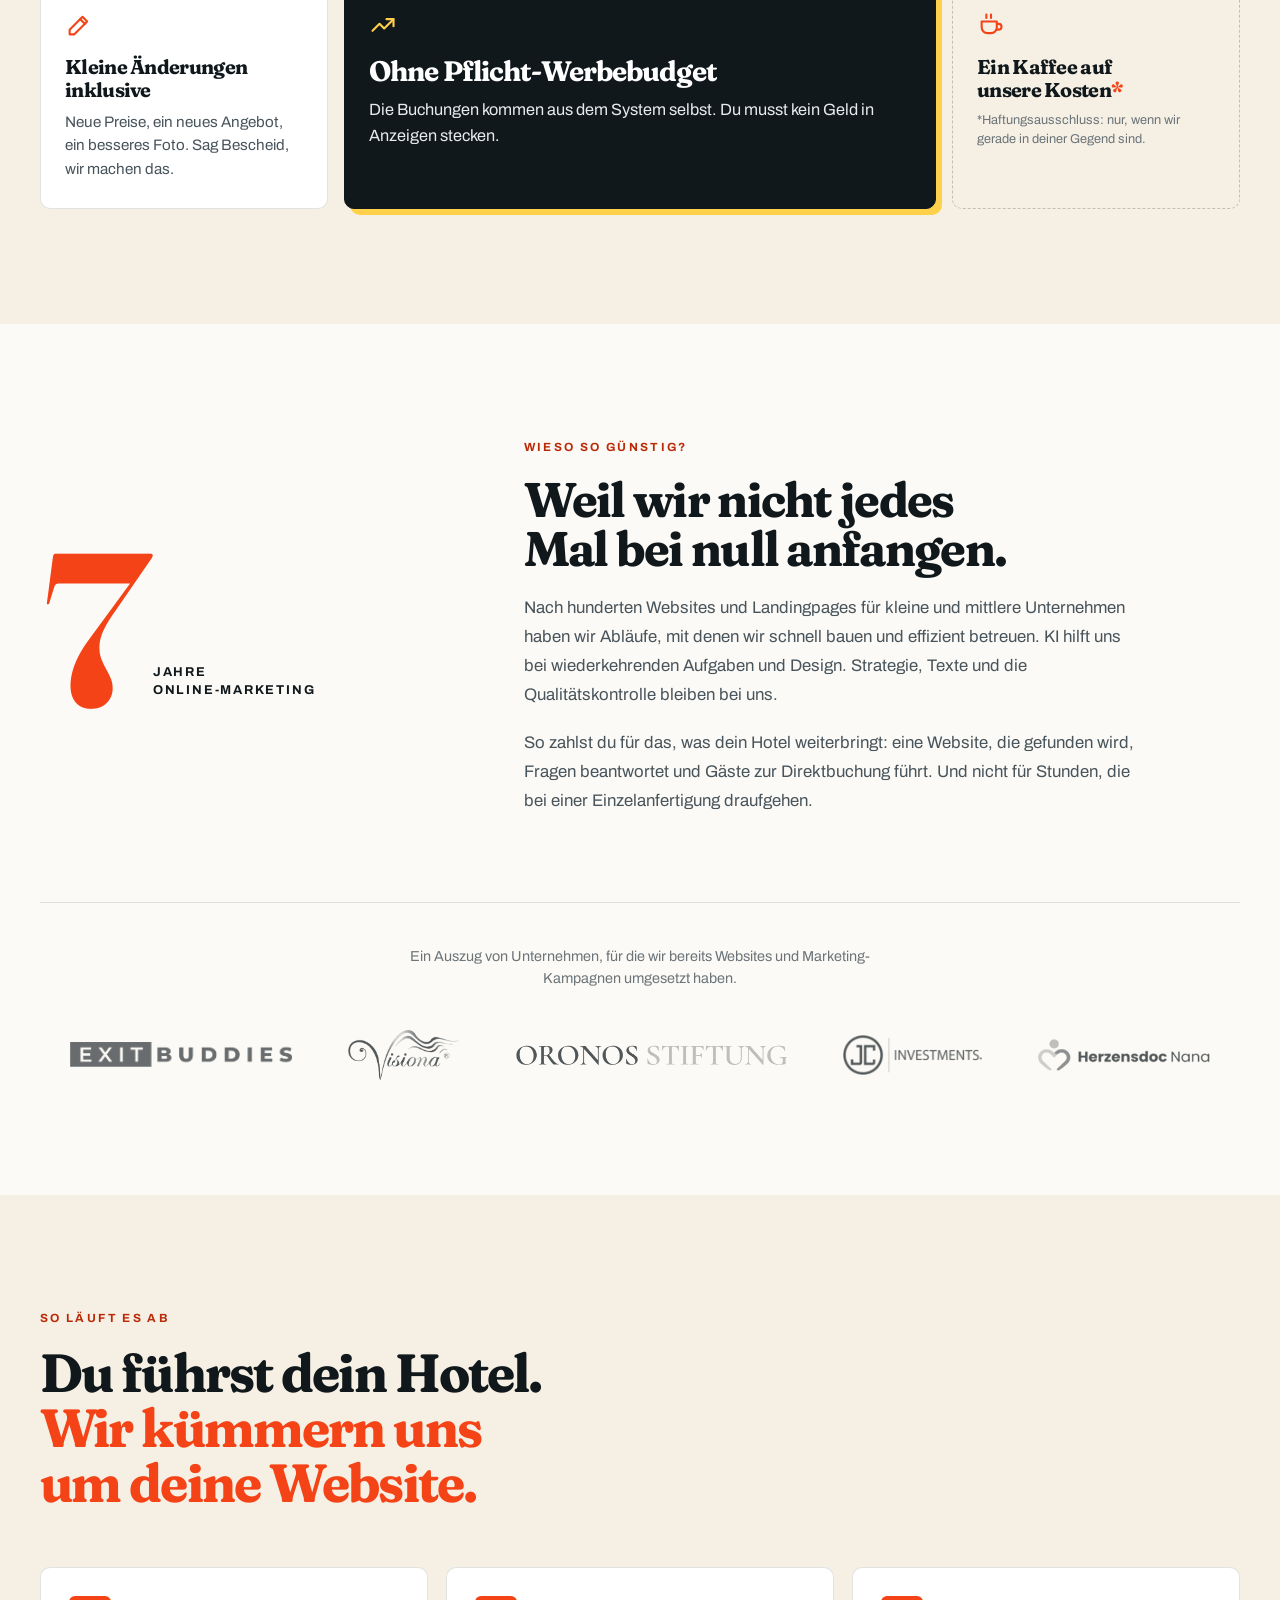
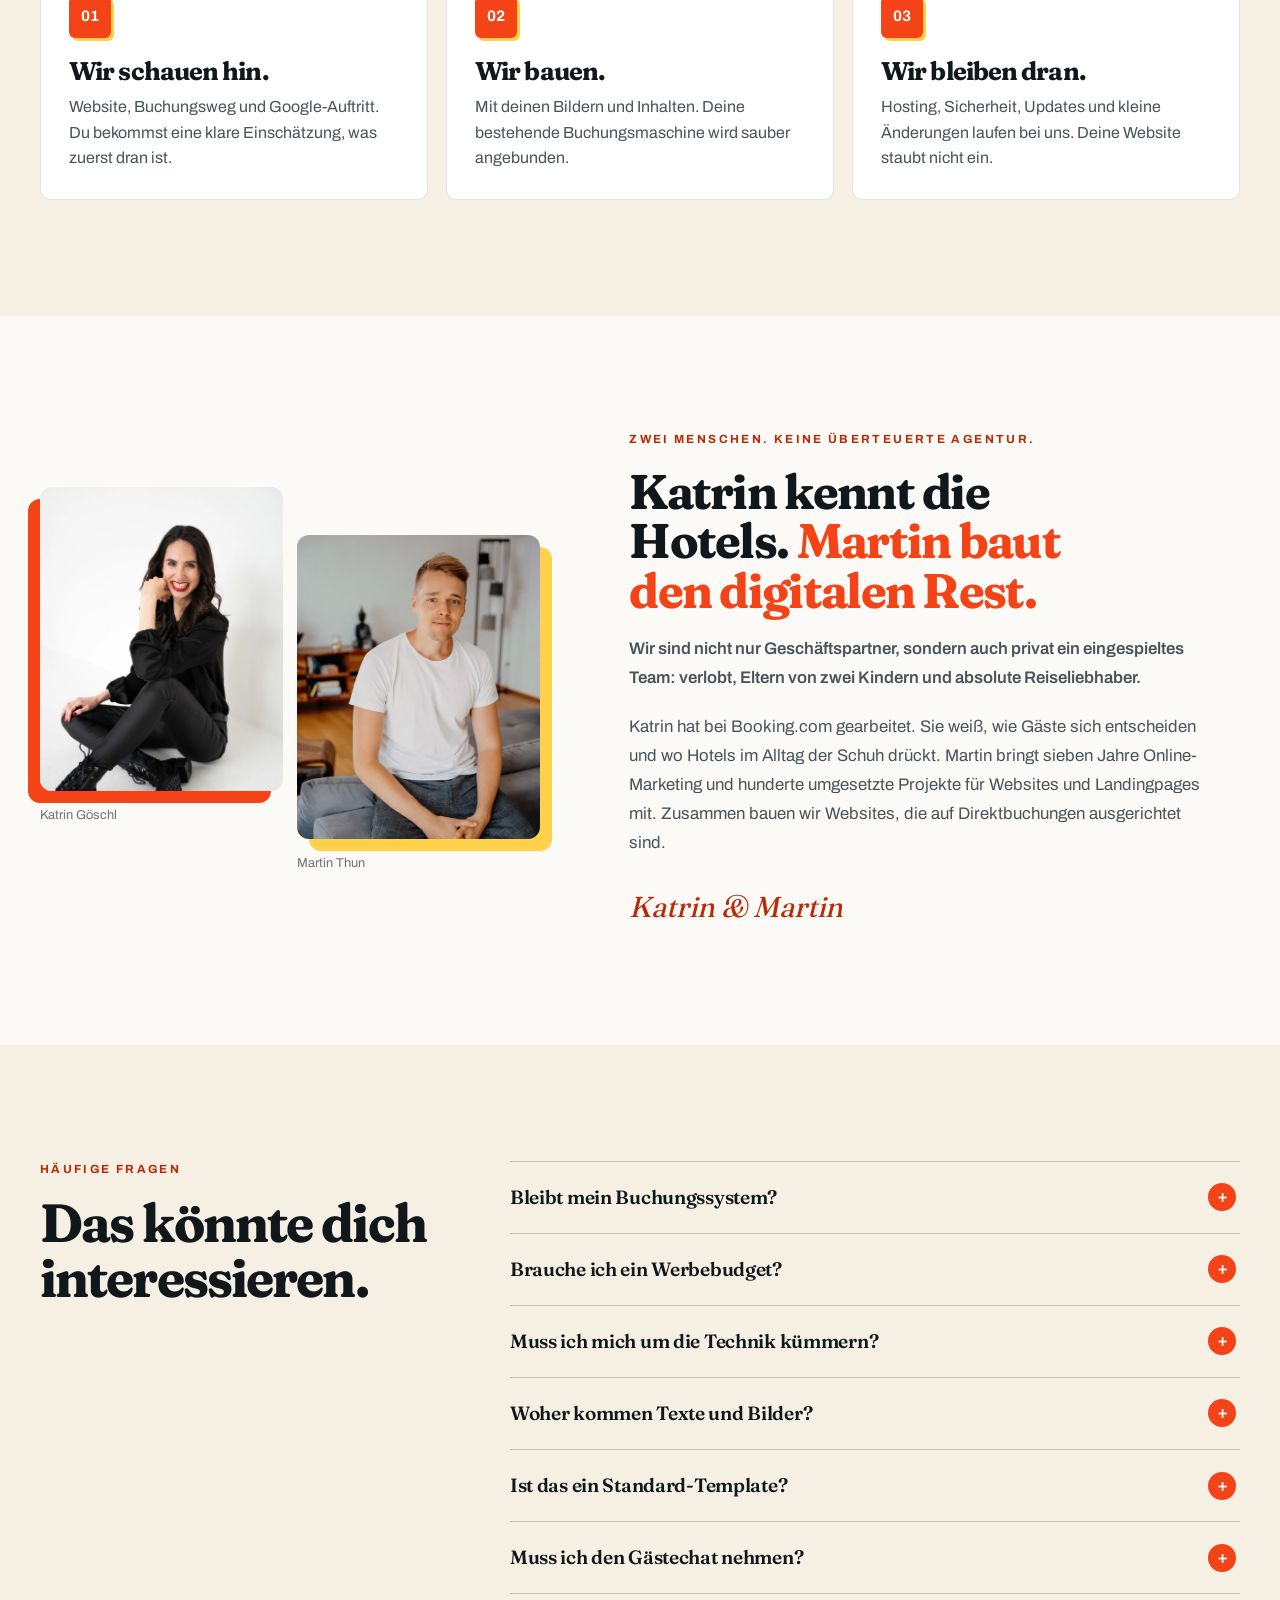
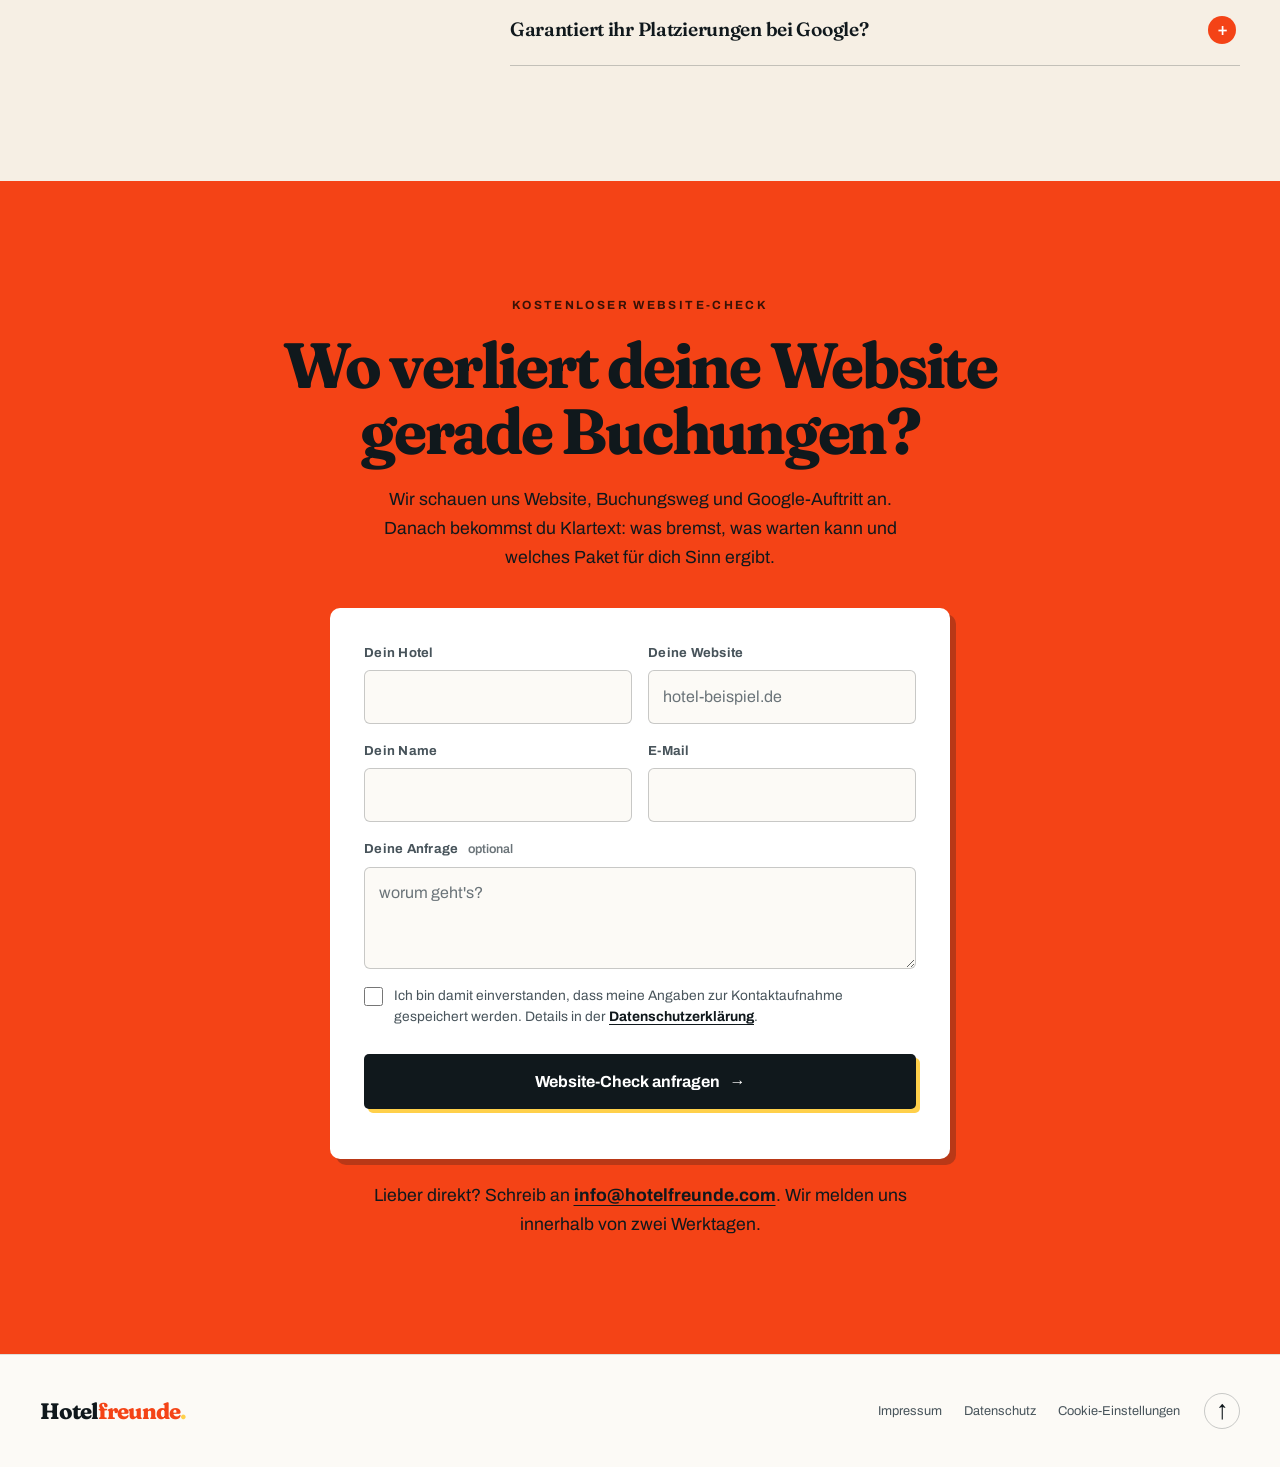
==== commit 3d4d64a8: "Update main contact form and footer" ====
--- a/index.html
+++ b/index.html
@@ -671,7 +671,7 @@
         </div>
         <div class="field">
           <label for="anliegen">Deine Anfrage <span class="optional">optional</span></label>
-          <textarea id="anliegen" name="anliegen" rows="3" placeholder="Was läuft bei dir gerade nicht rund?"></textarea>
+          <textarea id="anliegen" name="anliegen" rows="3" placeholder="worum geht's?"></textarea>
         </div>
         <label class="consent"><input type="checkbox" id="ok" required><span>Ich bin damit einverstanden, dass meine Angaben zur Kontaktaufnahme gespeichert werden. Details in der <a href="datenschutz.html">Datenschutzerklärung</a>.</span></label>
         <input type="checkbox" name="botcheck" class="visually-hidden" tabindex="-1" autocomplete="off">
@@ -687,7 +687,6 @@
 <footer class="site-footer">
   <div class="shell footer-in">
     <a class="brand" href="index.html">Hotel<span>freunde</span><b>.</b></a>
-    <p>Hotelwebsites, die Provision sparen und Nachfrage aufbauen.</p>
     <nav aria-label="Fußnavigation"><a href="impressum.html">Impressum</a><a href="datenschutz.html">Datenschutz</a><a href="#einwilligung" id="einwOeffnen">Cookie-Einstellungen</a></nav>
     <a class="back-top" href="#inhalt" aria-label="Zurück nach oben">↑</a>
   </div>
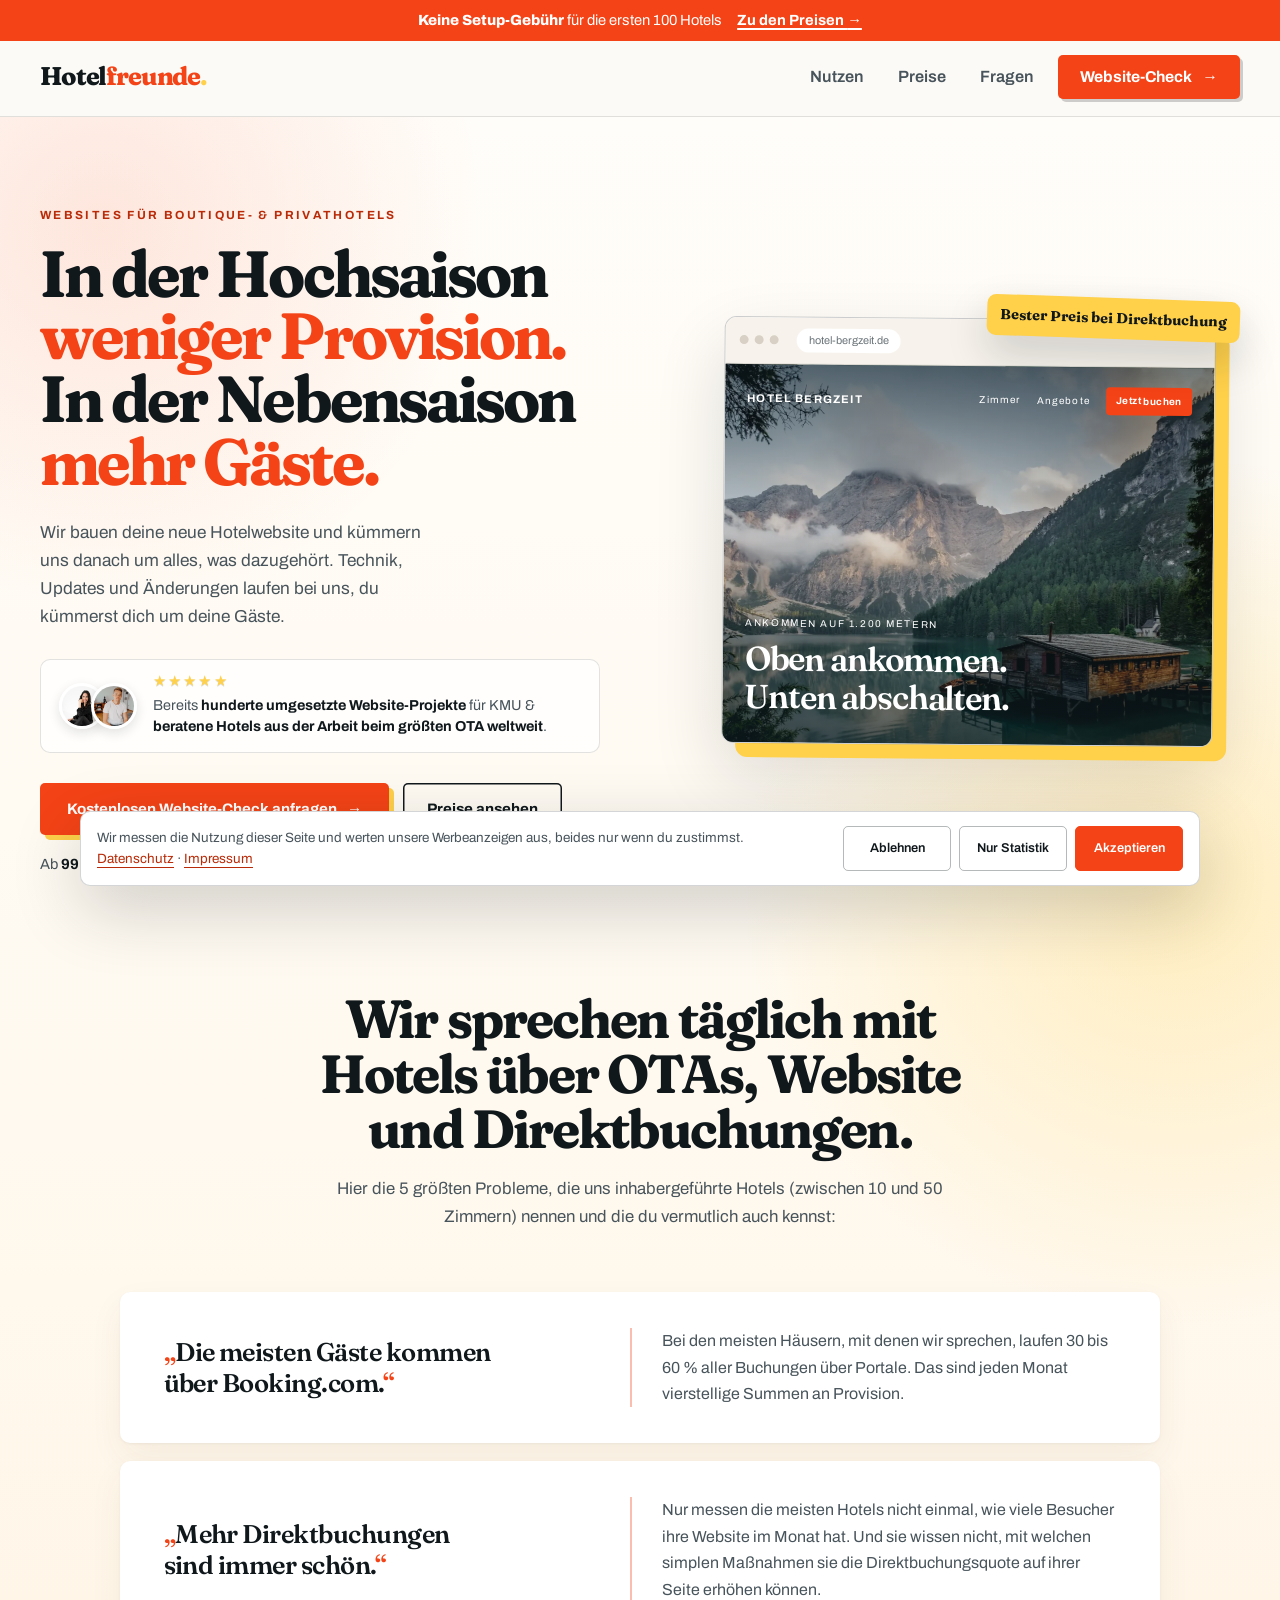
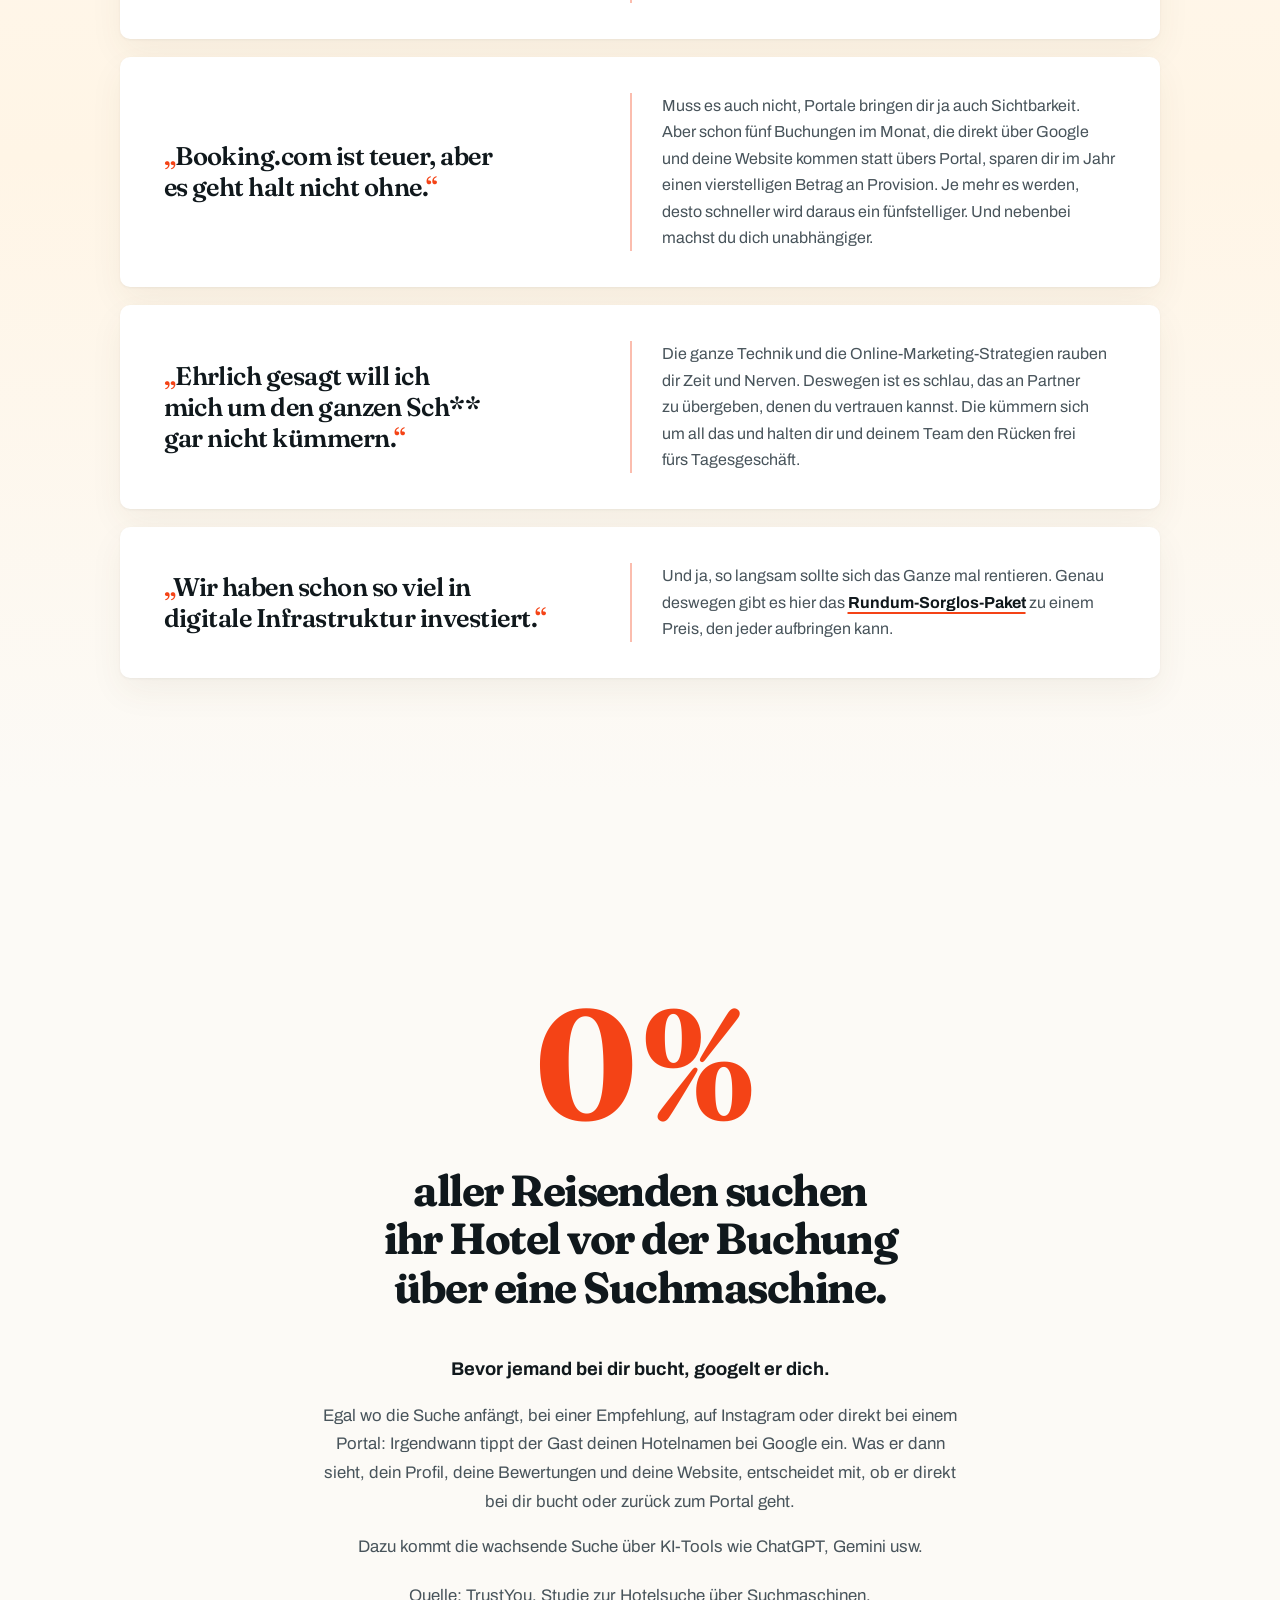
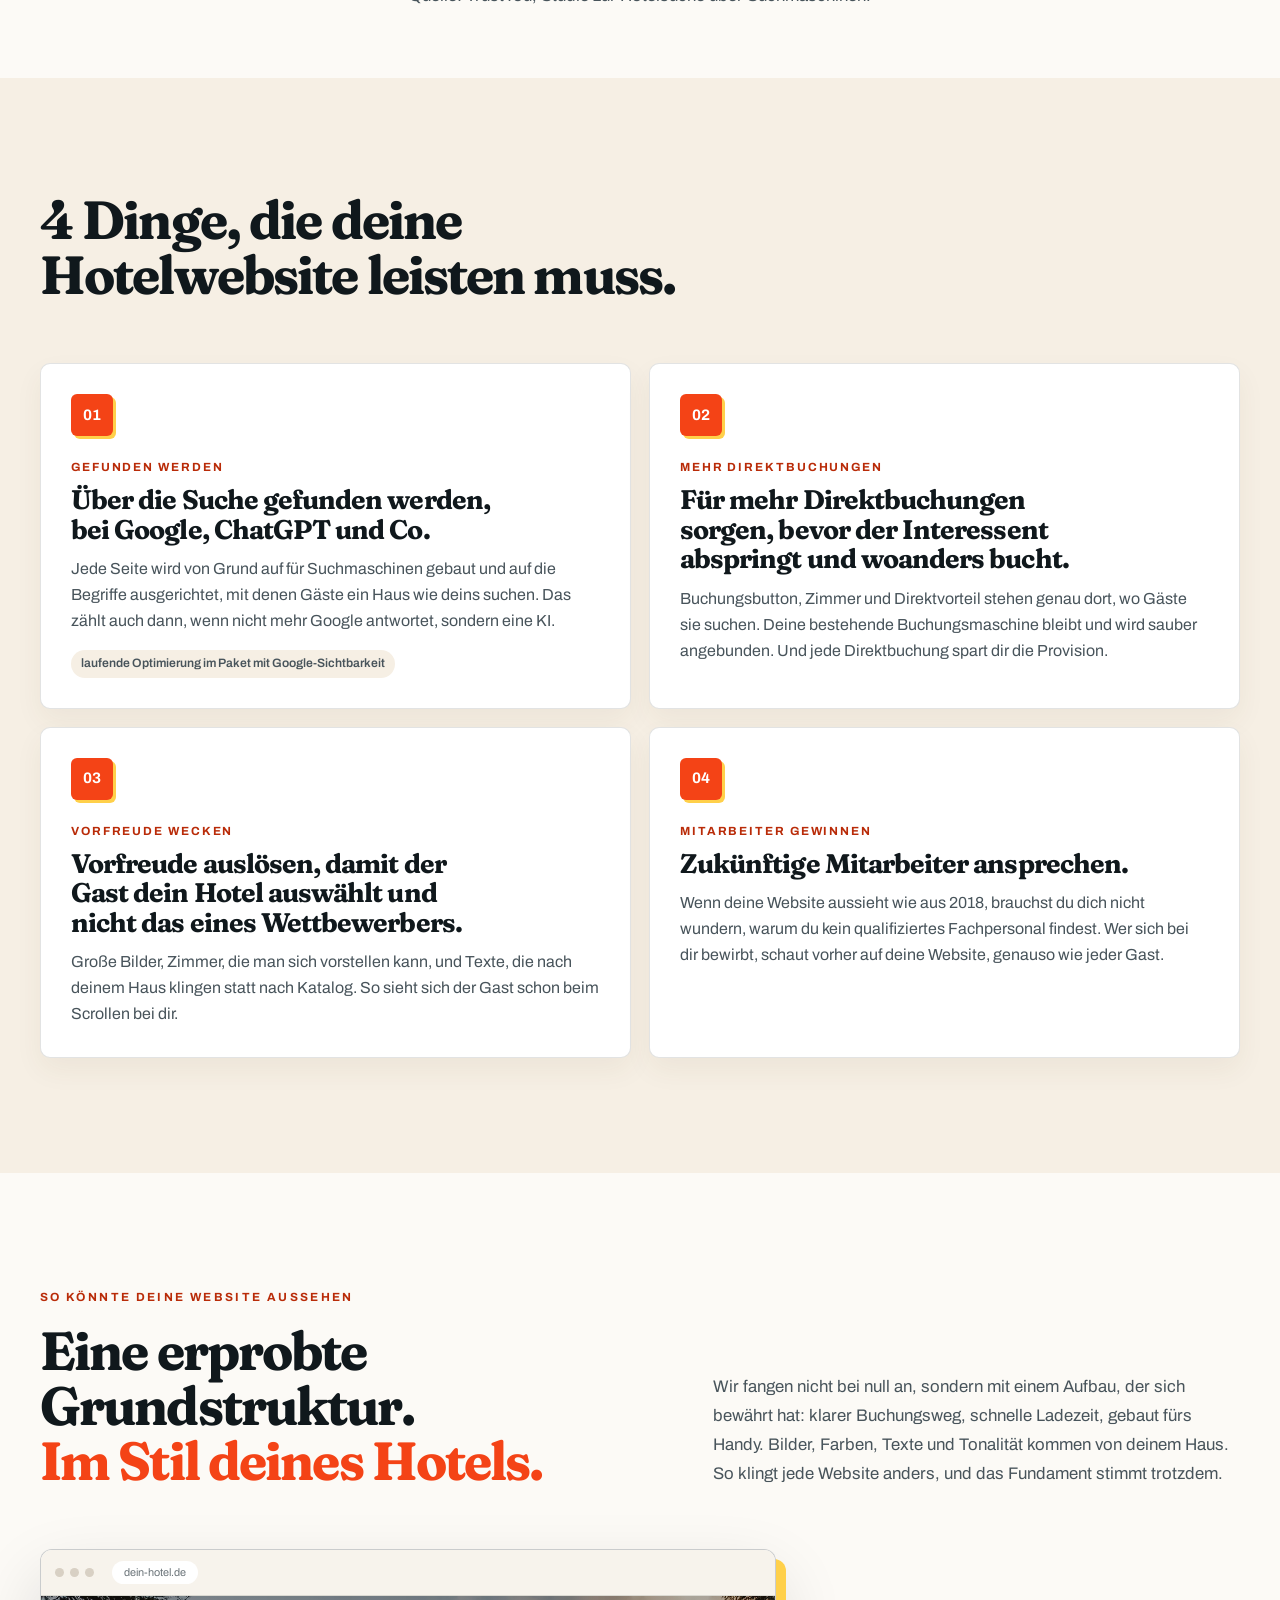
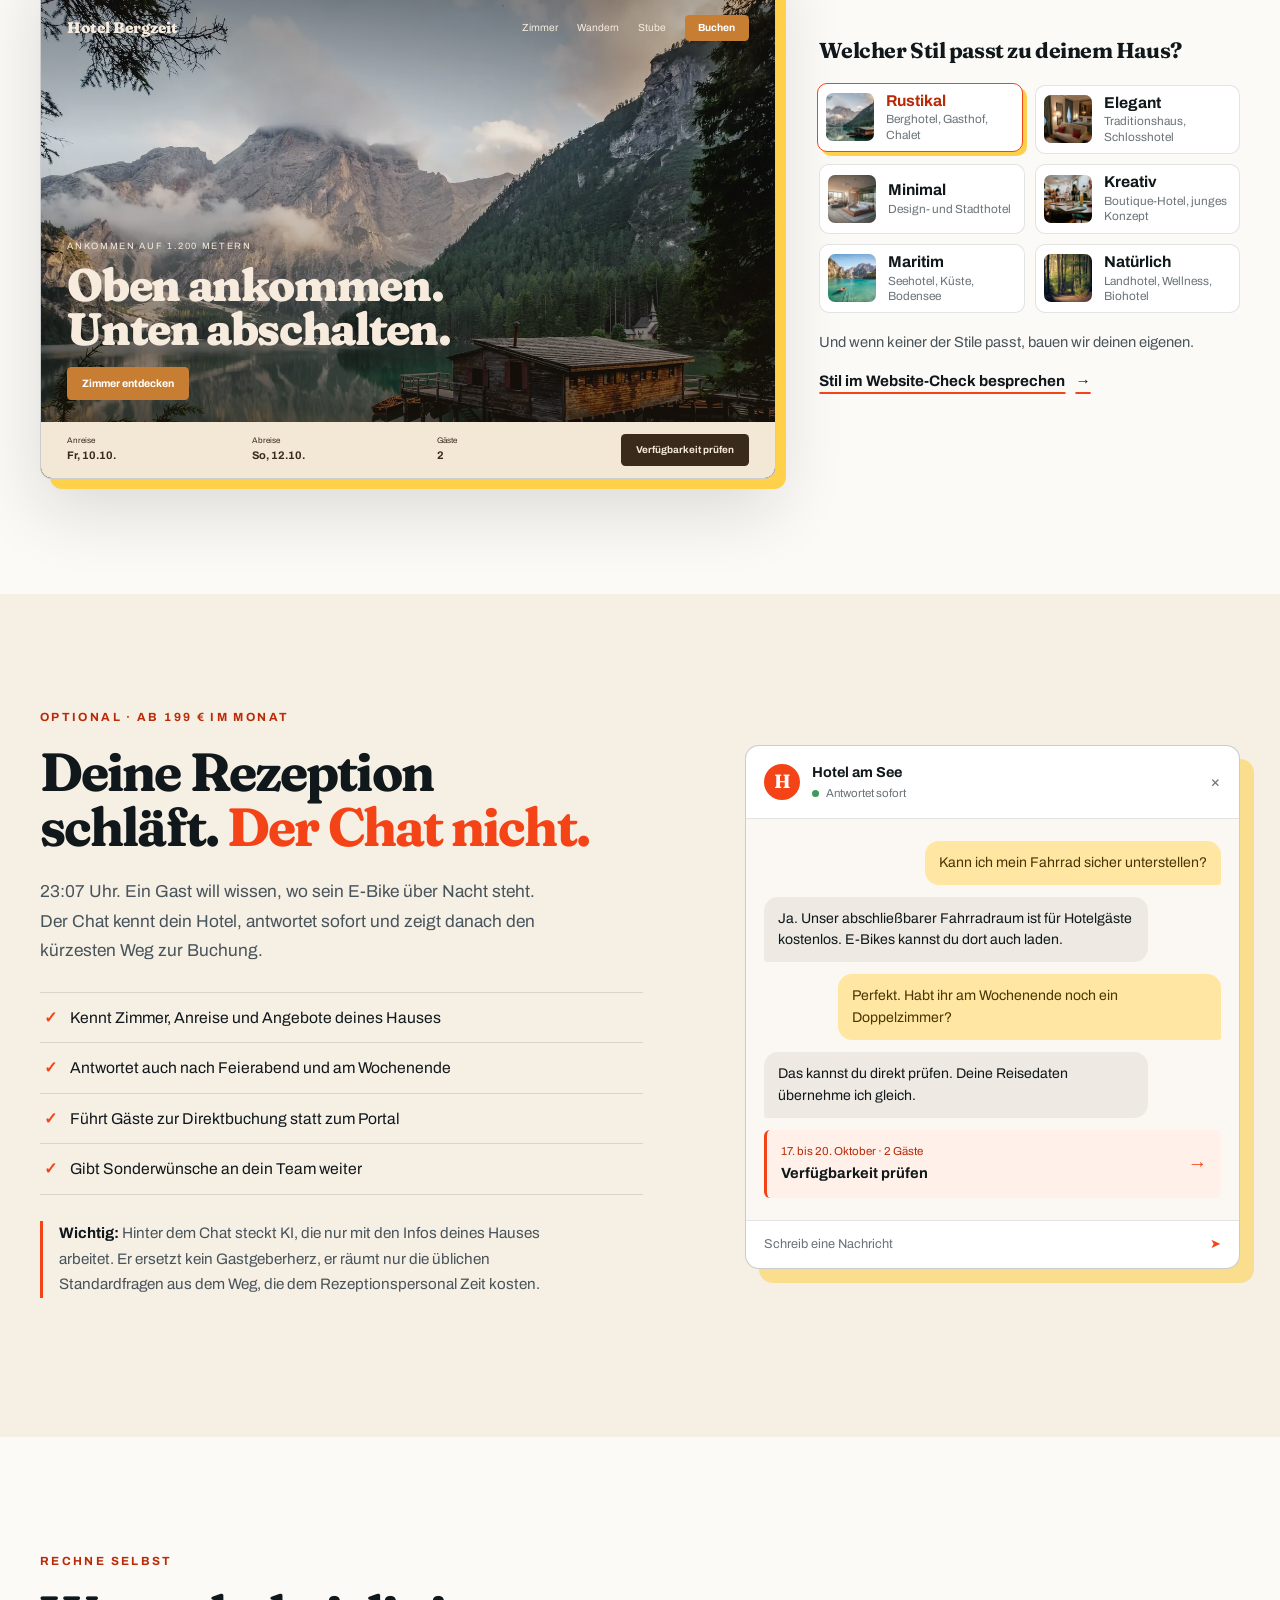
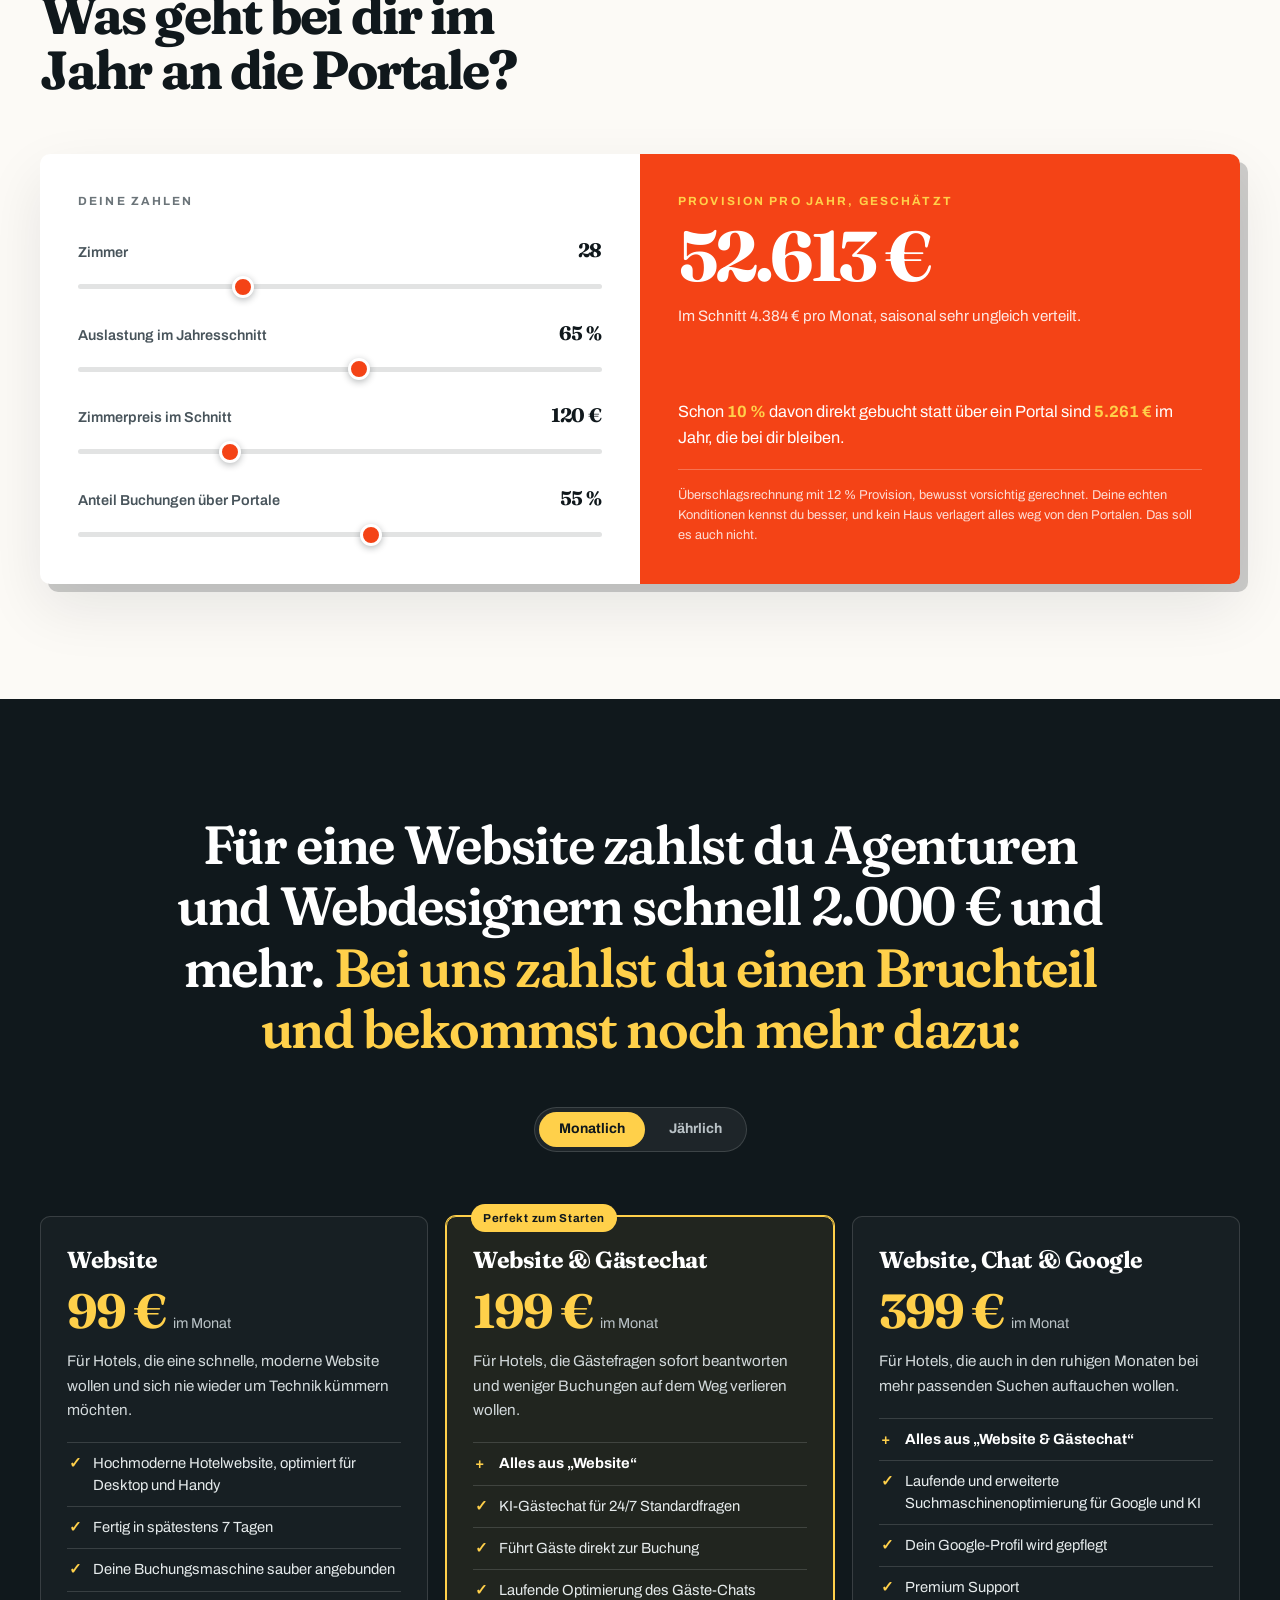
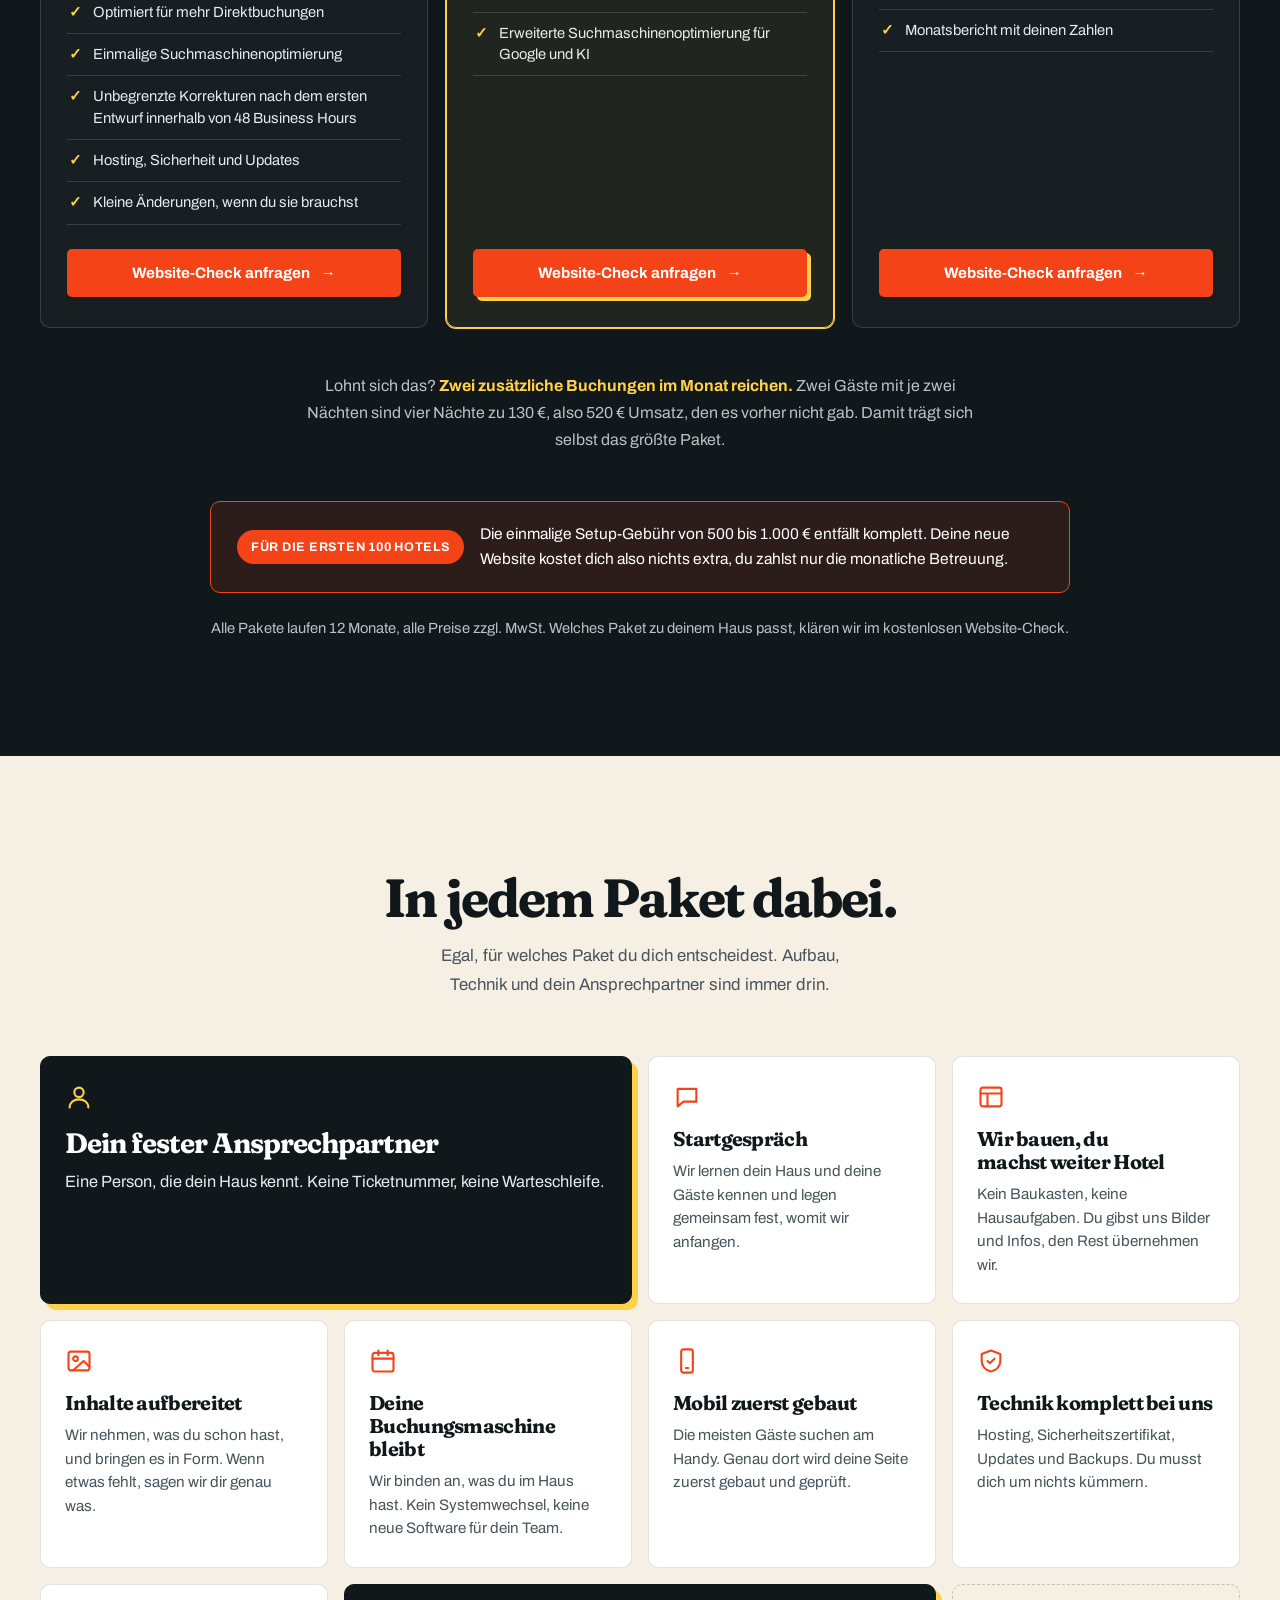
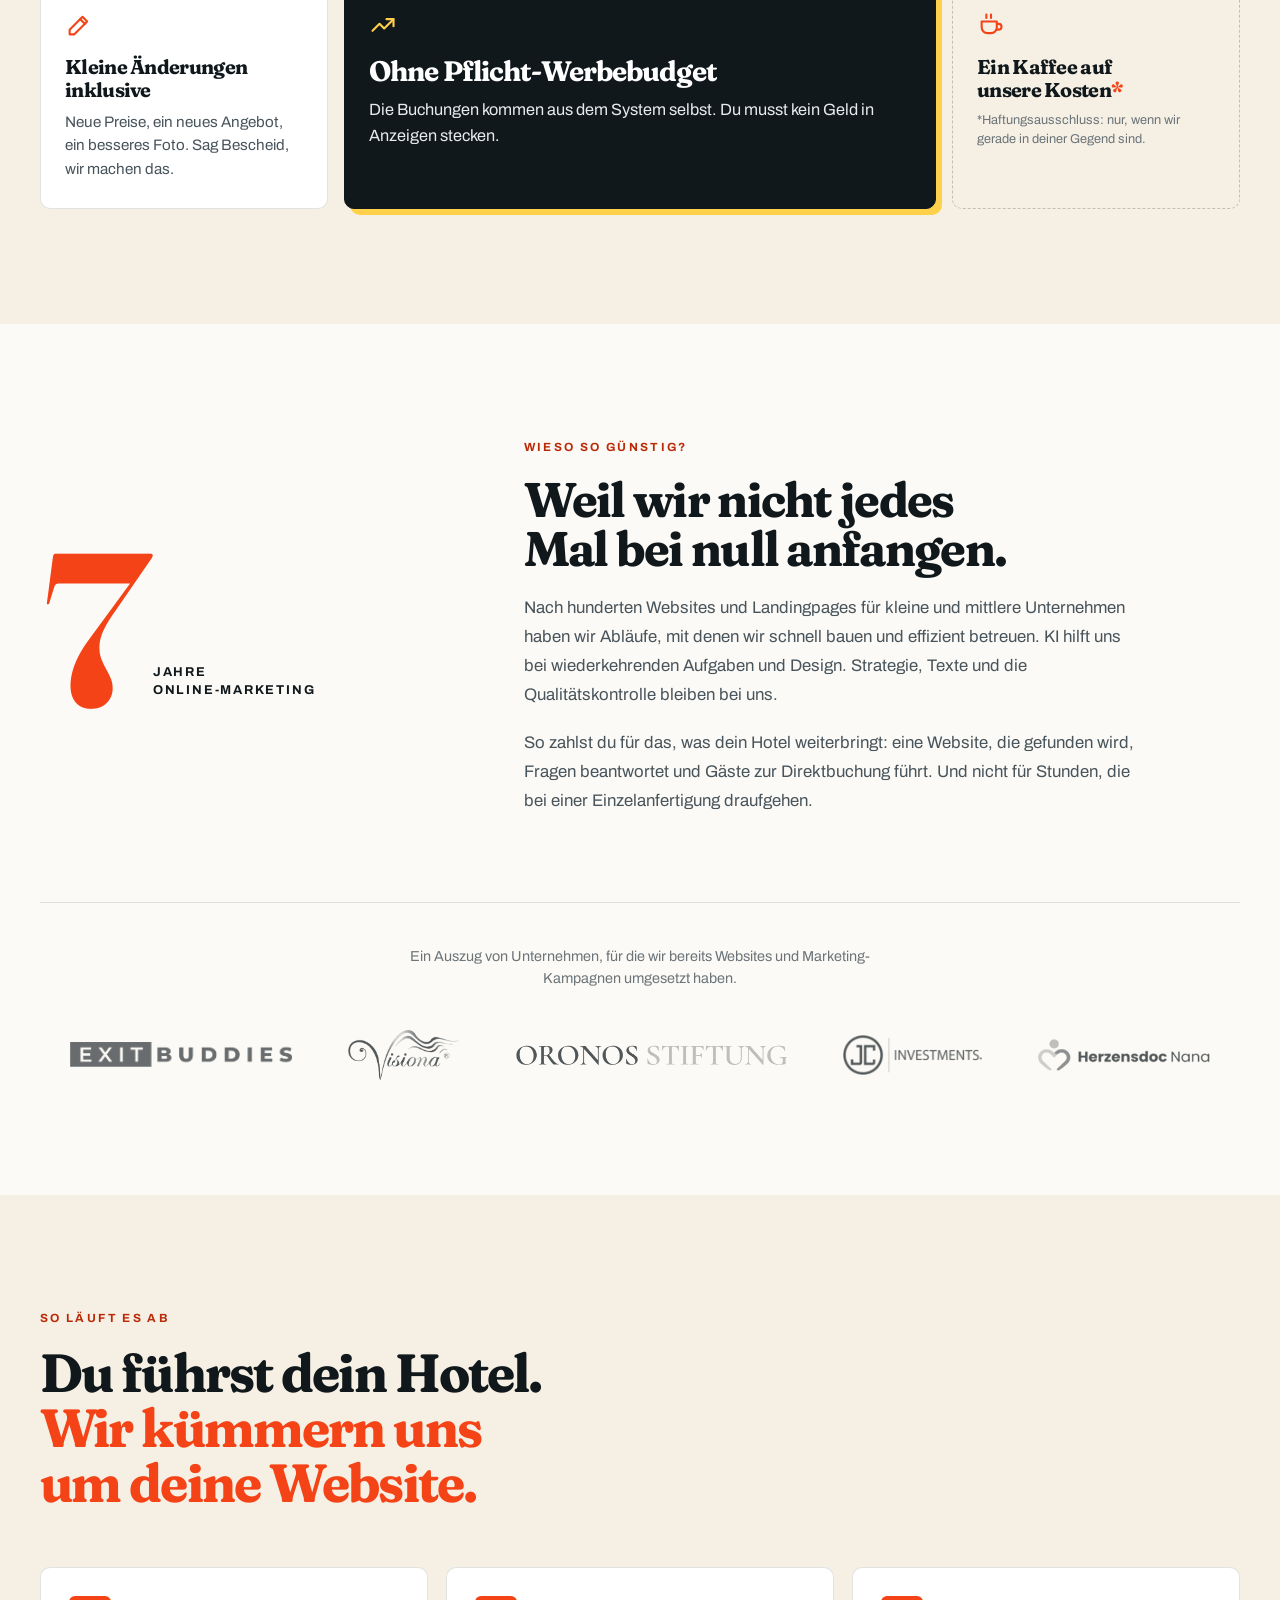
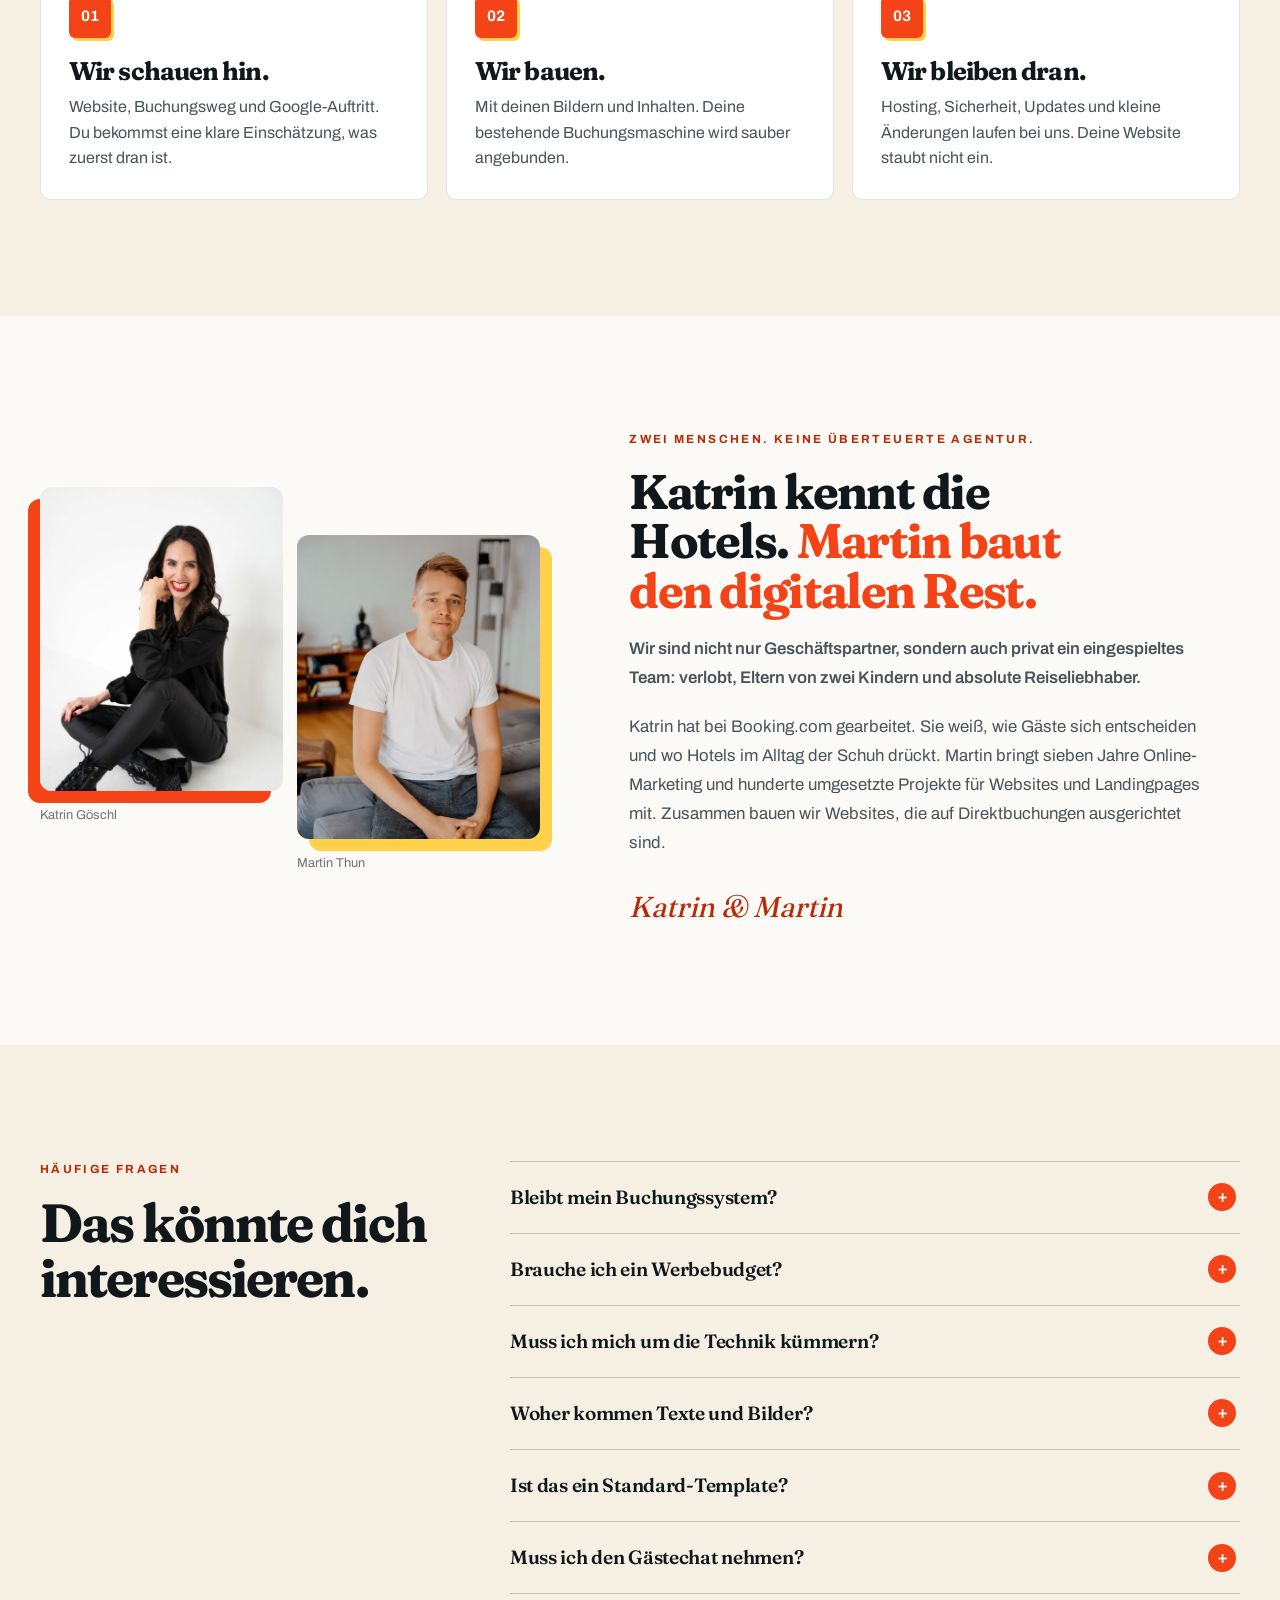
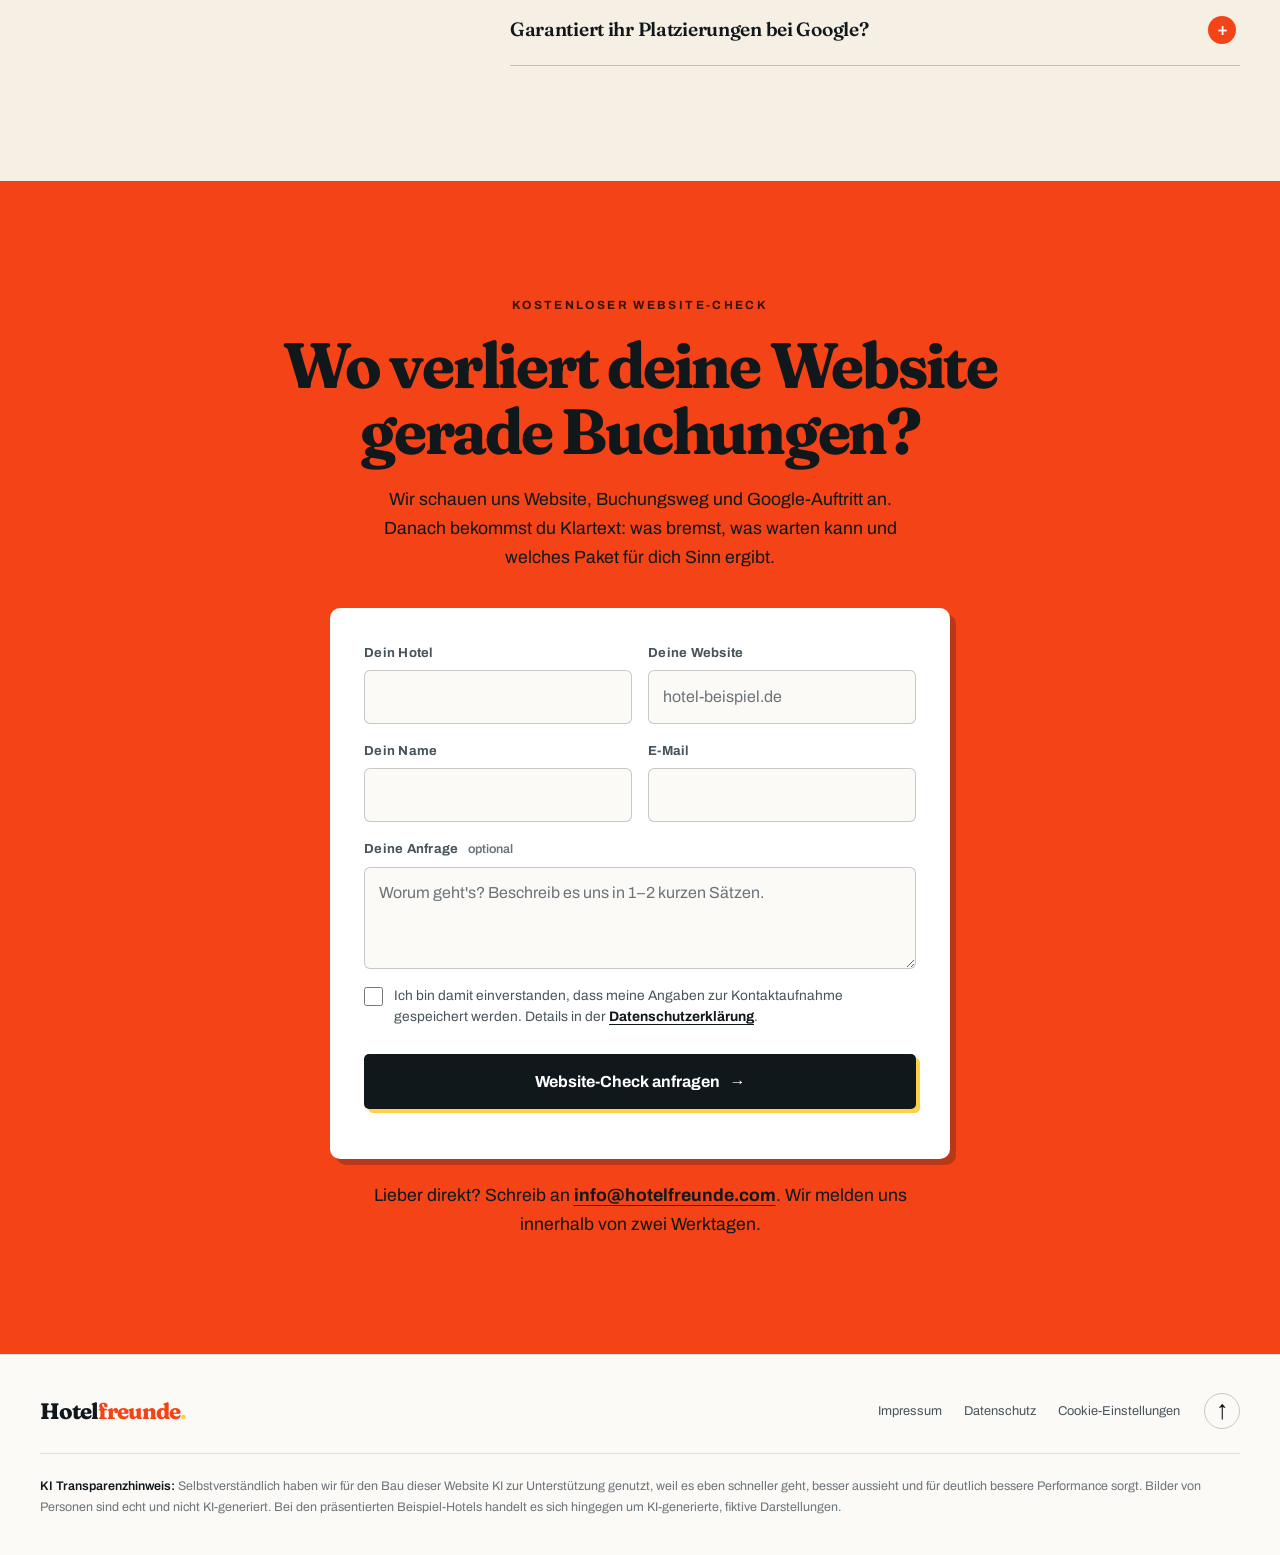
==== commit 1df13511: "Update trust copy and AI transparency note" ====
--- a/index.html
+++ b/index.html
@@ -22,7 +22,7 @@
   <meta name="twitter:card" content="summary_large_image">
   <link rel="preload" href="fonts/archivo-latin.woff2" as="font" type="font/woff2" crossorigin>
   <link rel="preload" href="fonts/fraunces-latin.woff2" as="font" type="font/woff2" crossorigin>
-  <link rel="stylesheet" href="assets/website.css?v=20260924-15">
+  <link rel="stylesheet" href="assets/website.css?v=20260925-1">
   <script src="assets/website.js?v=20260924-5" defer></script>
   <script type="application/ld+json">{"@context":"https://schema.org","@graph":[{"@type":"ProfessionalService","@id":"https://www.hotelfreunde.com/#hotelfreunde","name":"Hotelfreunde","url":"https://www.hotelfreunde.com/","image":"https://www.hotelfreunde.com/og-image.png","description":"Hotelwebsites für Boutique- und Privathotels, gebaut und betreut von Hotelfreunde: mehr Direktbuchungen, weniger Provision.","areaServed":["Deutschland","Österreich","Schweiz"],"address":{"@type":"PostalAddress","streetAddress":"Bahnhofstr. 2a","postalCode":"86500","addressLocality":"Kutzenhausen","addressCountry":"DE"},"founder":[{"@type":"Person","name":"Martin Thun"},{"@type":"Person","name":"Katrin Göschl"}]},{"@type":"Service","name":"Betreute Hotelwebsite für mehr Direktbuchungen","serviceType":"Hotelwebsite, Direktbuchung und laufende Google-Sichtbarkeit","url":"https://www.hotelfreunde.com/","provider":{"@id":"https://www.hotelfreunde.com/#hotelfreunde"},"areaServed":["Deutschland","Österreich","Schweiz"]}]}</script>
 </head>
@@ -65,7 +65,7 @@
           <span class="proof-faces" aria-hidden="true"><img src="Katrin.webp" alt="" width="1000" height="1500"><img src="Martin.webp" alt="" width="1100" height="1650"></span>
           <div class="proof-body">
             <span class="proof-stars" aria-hidden="true">★★★★★</span>
-            <p>Erfahrung aus <strong>hunderten Website-Projekten</strong> für KMU, dazu <strong>OTA-Wissen</strong> aus der Arbeit bei Booking.com.</p>
+            <p>Bereits <strong>hunderte umgesetzte Website-Projekte</strong> für KMU &amp; <strong>beratene Hotels aus der Arbeit beim größten OTA weltweit</strong>.</p>
           </div>
         </div>
         <div class="hero-acts">
@@ -671,7 +671,7 @@
         </div>
         <div class="field">
           <label for="anliegen">Deine Anfrage <span class="optional">optional</span></label>
-          <textarea id="anliegen" name="anliegen" rows="3" placeholder="worum geht's?"></textarea>
+          <textarea id="anliegen" name="anliegen" rows="3" placeholder="Worum geht's? Beschreib es uns in 1–2 kurzen Sätzen."></textarea>
         </div>
         <label class="consent"><input type="checkbox" id="ok" required><span>Ich bin damit einverstanden, dass meine Angaben zur Kontaktaufnahme gespeichert werden. Details in der <a href="datenschutz.html">Datenschutzerklärung</a>.</span></label>
         <input type="checkbox" name="botcheck" class="visually-hidden" tabindex="-1" autocomplete="off">
@@ -690,6 +690,7 @@
     <nav aria-label="Fußnavigation"><a href="impressum.html">Impressum</a><a href="datenschutz.html">Datenschutz</a><a href="#einwilligung" id="einwOeffnen">Cookie-Einstellungen</a></nav>
     <a class="back-top" href="#inhalt" aria-label="Zurück nach oben">↑</a>
   </div>
+  <p class="shell footer-ai-note"><strong>KI Transparenzhinweis:</strong> Selbstverständlich haben wir für den Bau dieser Website KI zur Unterstützung genutzt, weil es eben schneller geht, besser aussieht und für deutlich bessere Performance sorgt. Bilder von Personen sind echt und nicht KI-generiert. Bei den präsentierten Beispiel-Hotels handelt es sich hingegen um KI-generierte, fiktive Darstellungen.</p>
 </footer>
 
 <div class="einwilligung" id="einwilligung" role="region" aria-label="Einwilligung zu Messung und Werbung" hidden><div class="einw-in"><p>Wir messen die Nutzung dieser Seite und werten unsere Werbeanzeigen aus, beides nur wenn du zustimmst. <a href="datenschutz.html">Datenschutz</a> · <a href="impressum.html">Impressum</a></p><div class="einw-knoepfe"><button type="button" id="einwNein">Ablehnen</button><button type="button" id="einwNurStat">Nur Statistik</button><button type="button" class="ja" id="einwJa">Akzeptieren</button></div></div></div>
--- a/assets/website.css
+++ b/assets/website.css
@@ -528,6 +528,8 @@
 .footer-in nav a{color:var(--ink-2);font-size:.8rem;text-decoration:none}
 .footer-in nav a:hover{text-decoration:underline;text-underline-offset:4px}
 .back-top{display:grid;place-items:center;width:36px;height:36px;border:1px solid var(--line-strong);border-radius:50%;text-decoration:none}
+.footer-ai-note{margin-top:24px;padding-top:22px;border-top:1px solid var(--line);color:var(--muted);font-size:.78rem;line-height:1.65}
+.footer-ai-note strong{color:var(--ink);font-weight:600}
 
 /* ---------- Einwilligung (gleich wie auf der Hauptseite) ---------- */
 .einwilligung{position:fixed;left:50%;bottom:14px;z-index:100;width:min(1120px,calc(100% - 28px));transform:translateX(-50%);border:1px solid rgba(16,24,28,.18);border-radius:10px;background:#fff;color:var(--ink);box-shadow:0 22px 70px rgba(16,24,28,.2)}
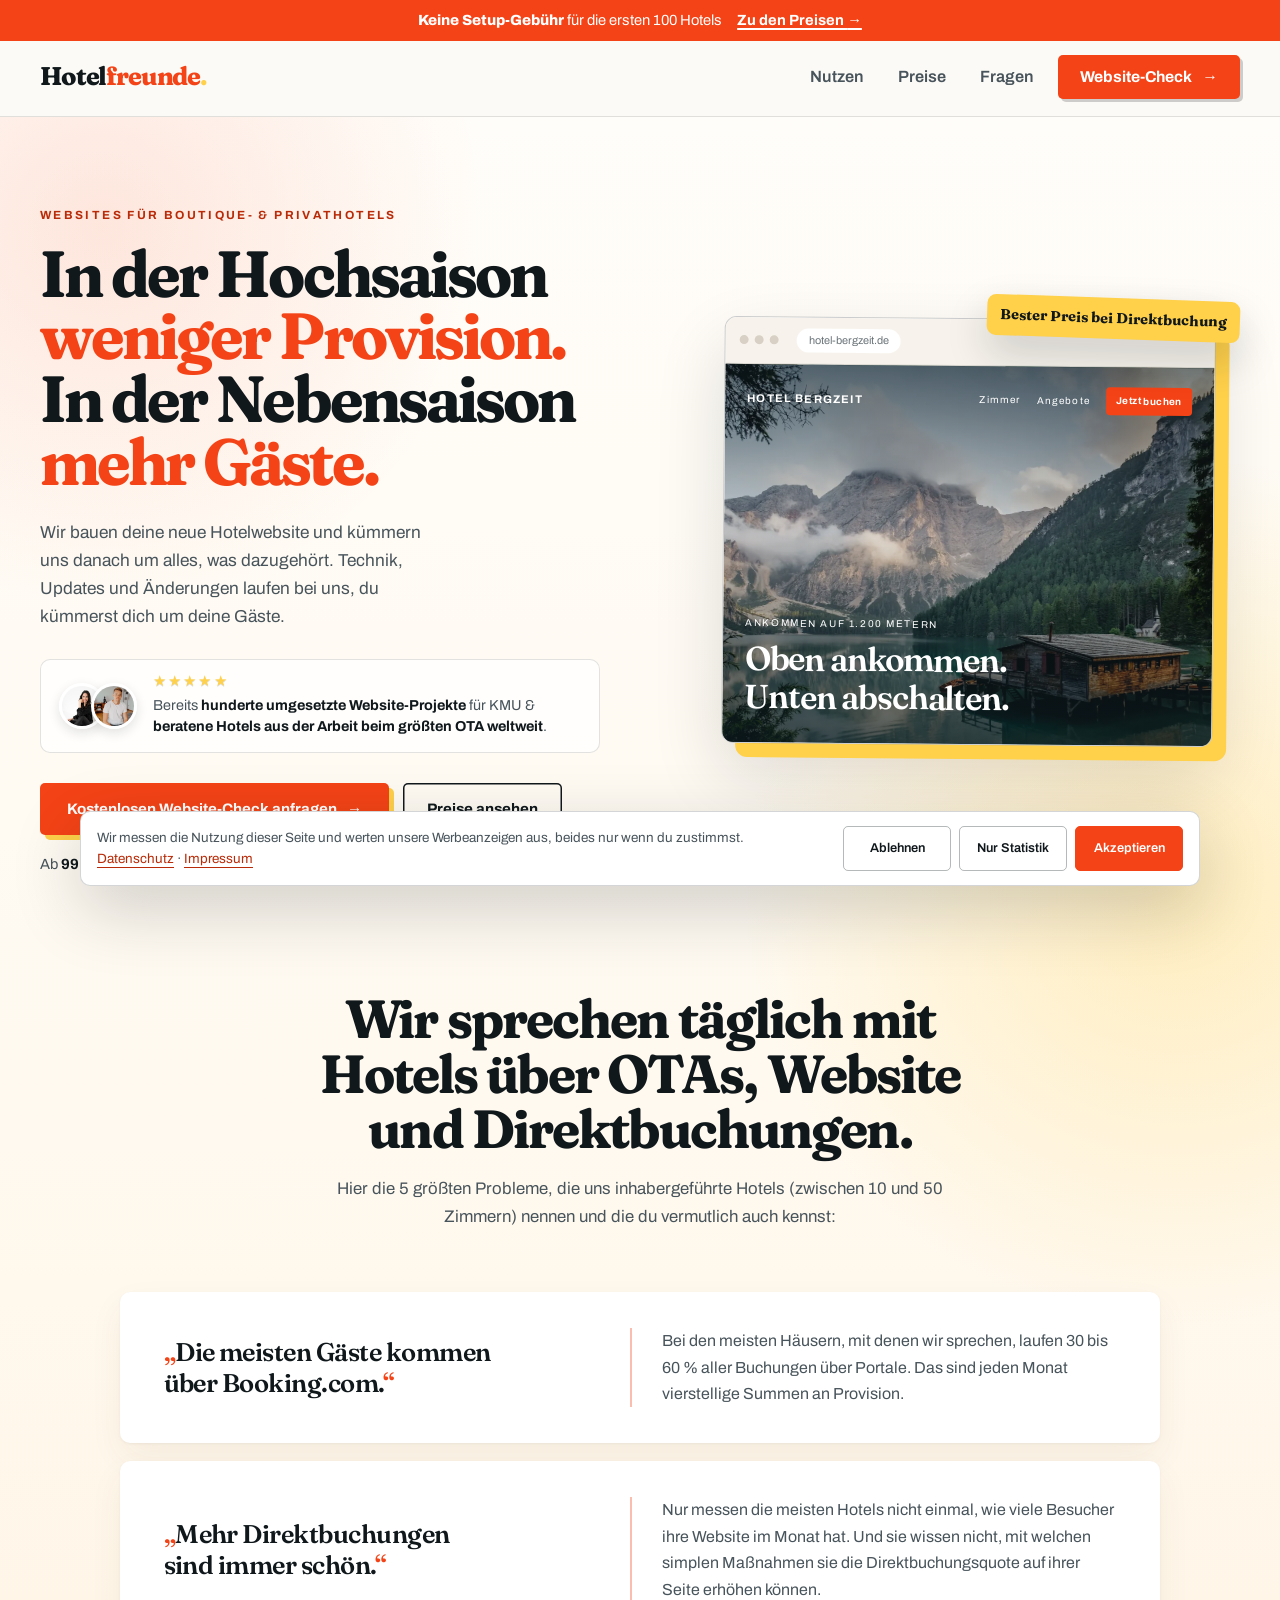
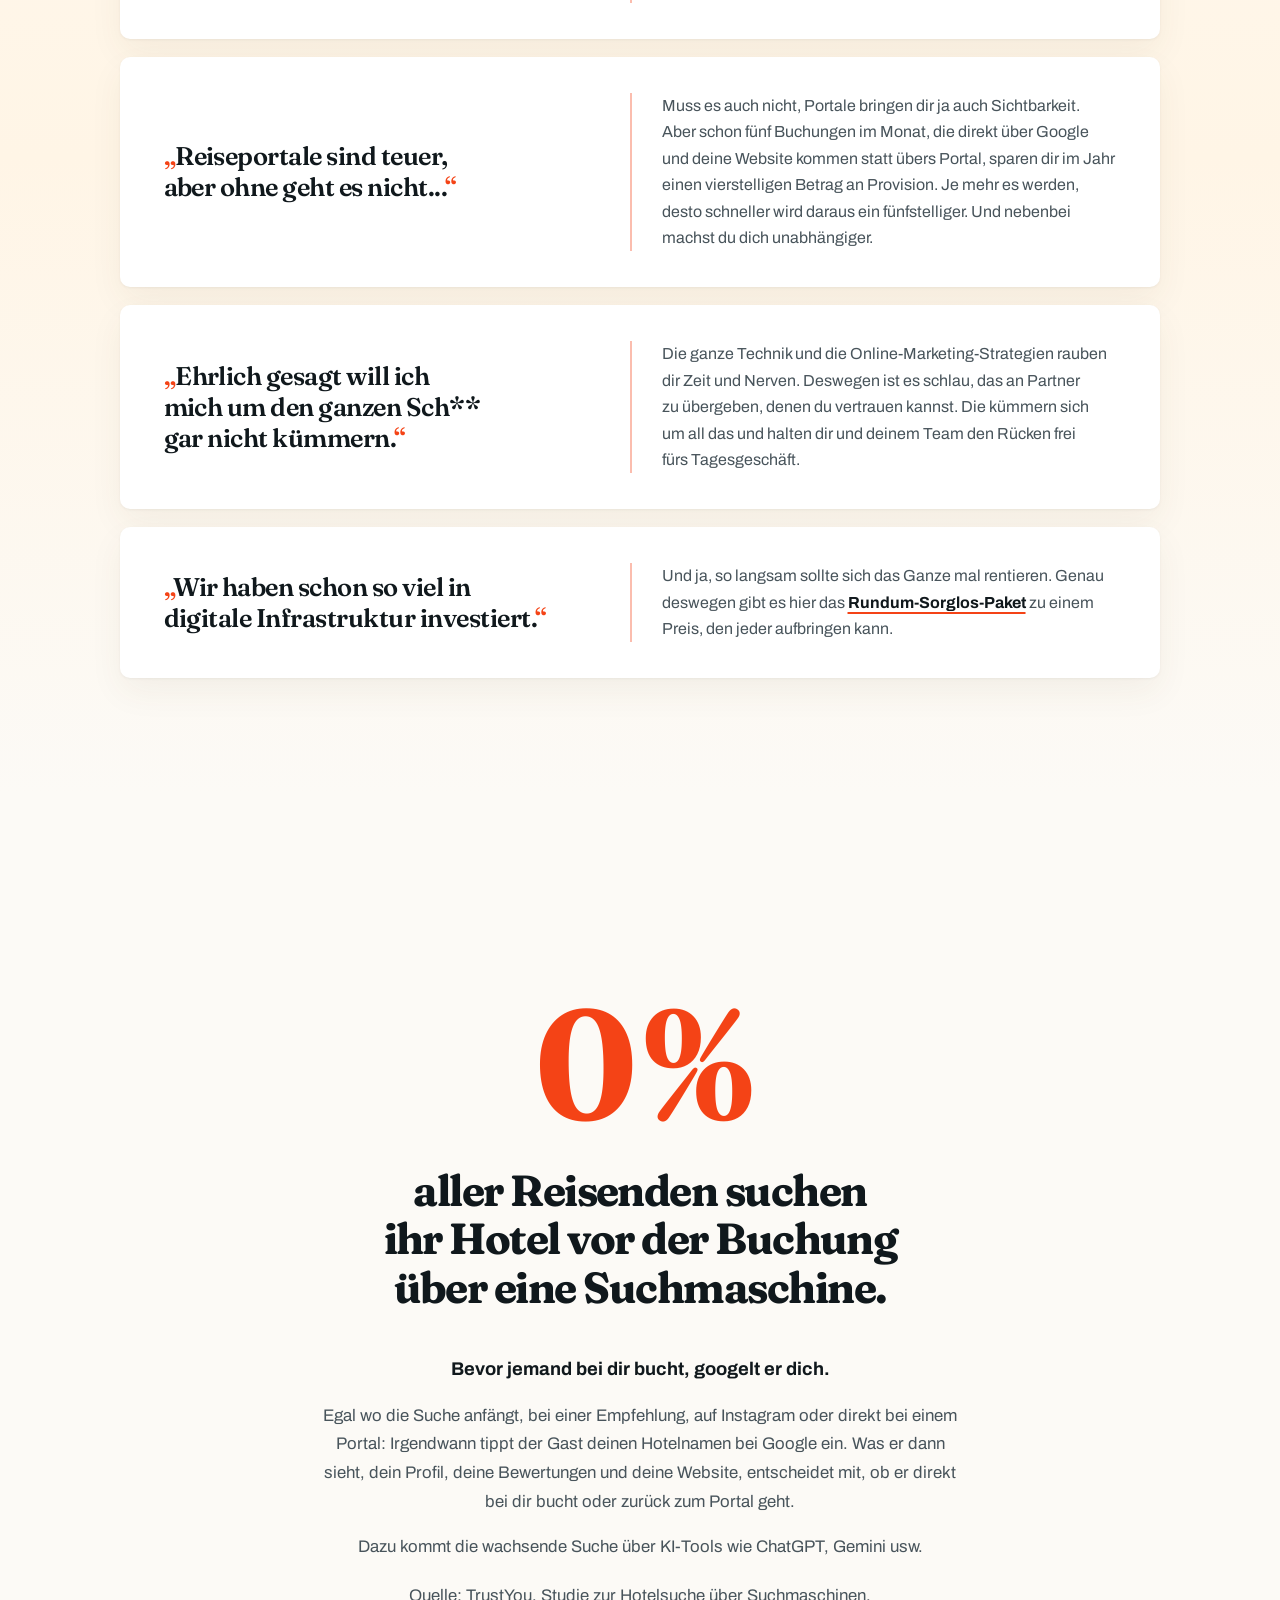
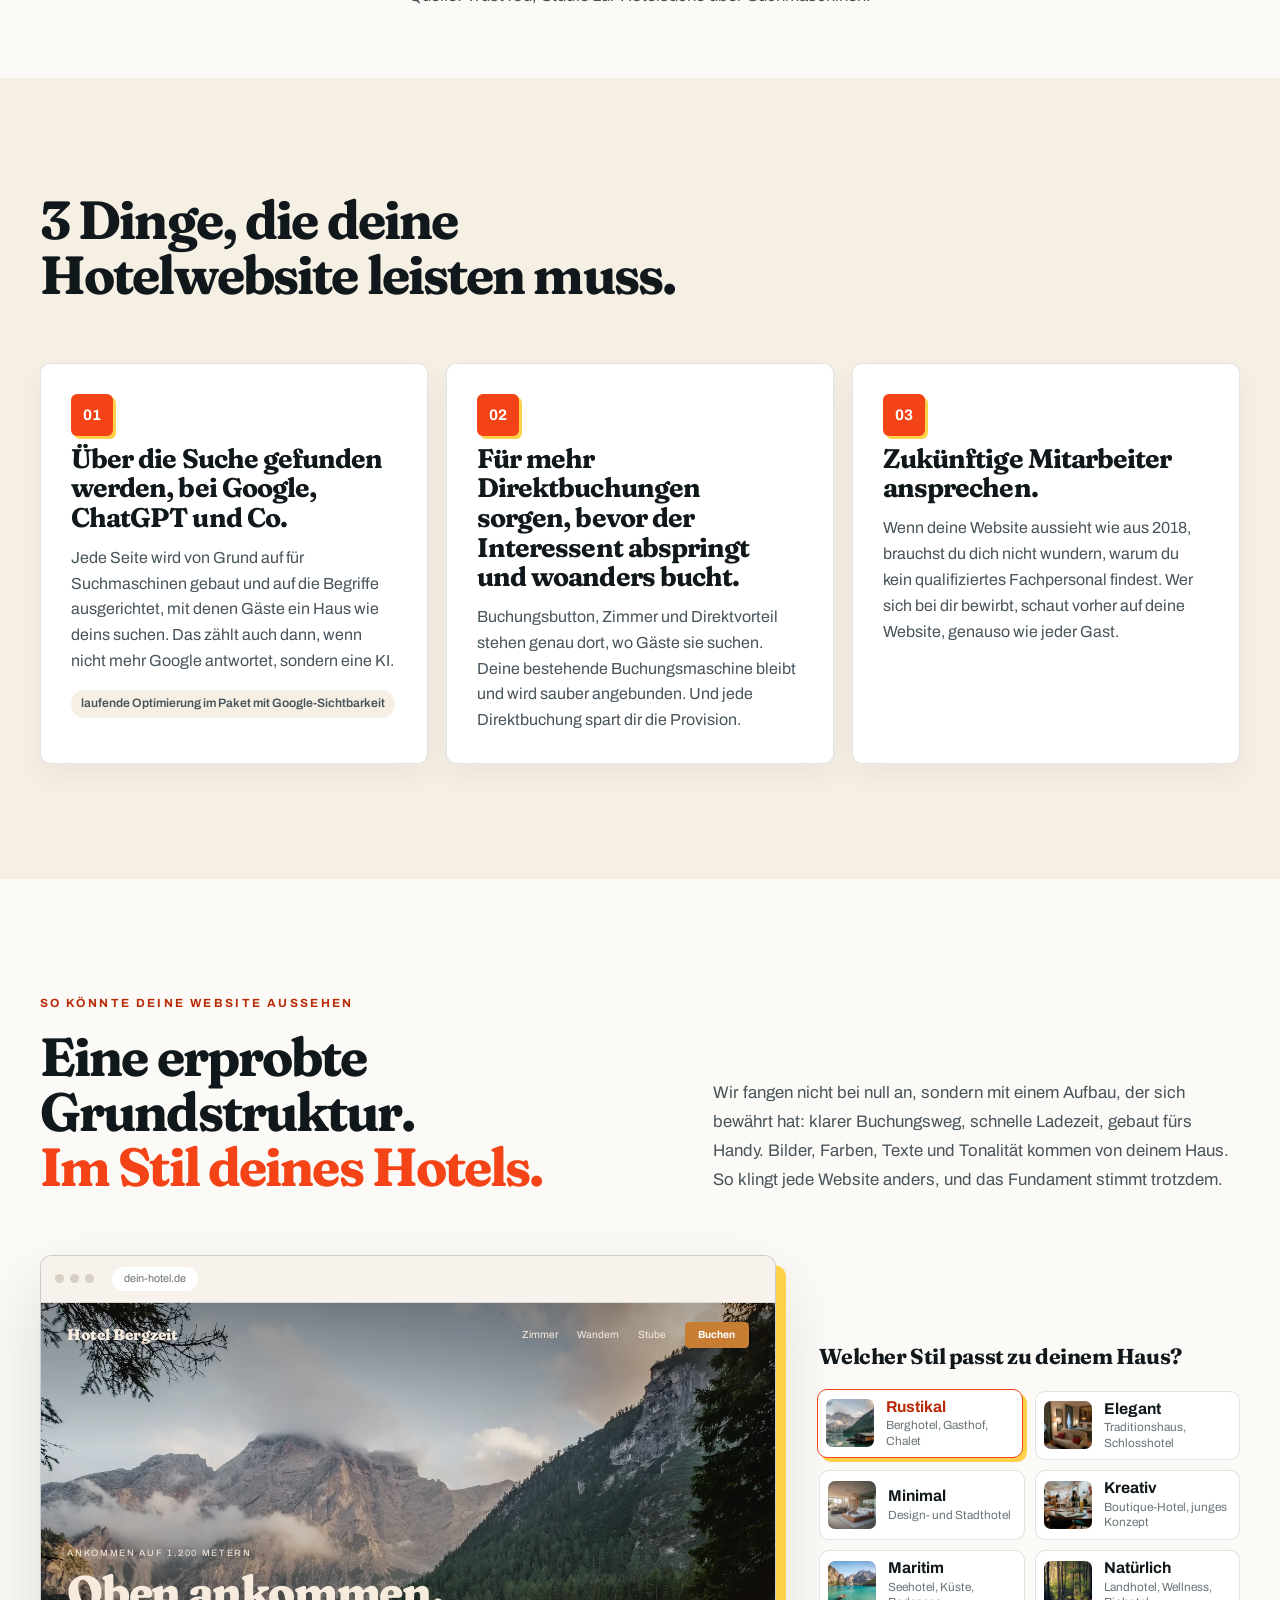
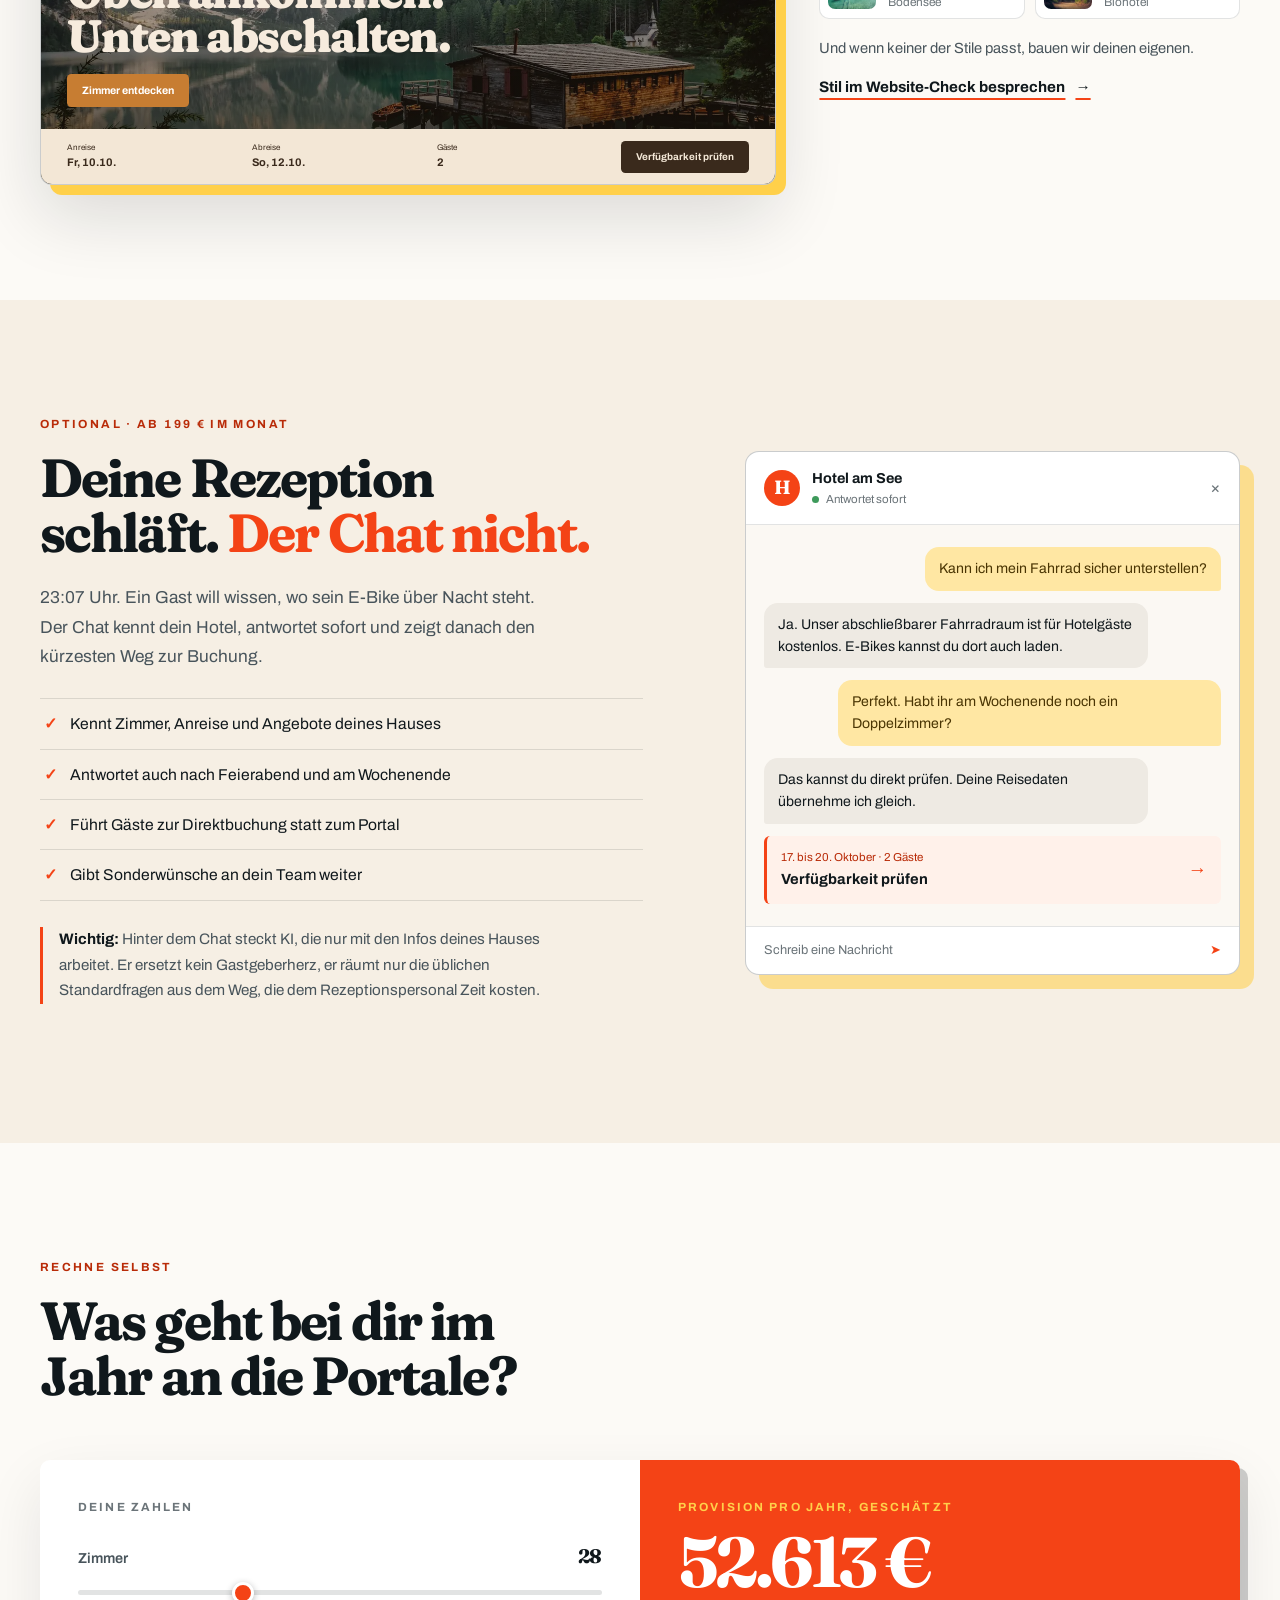
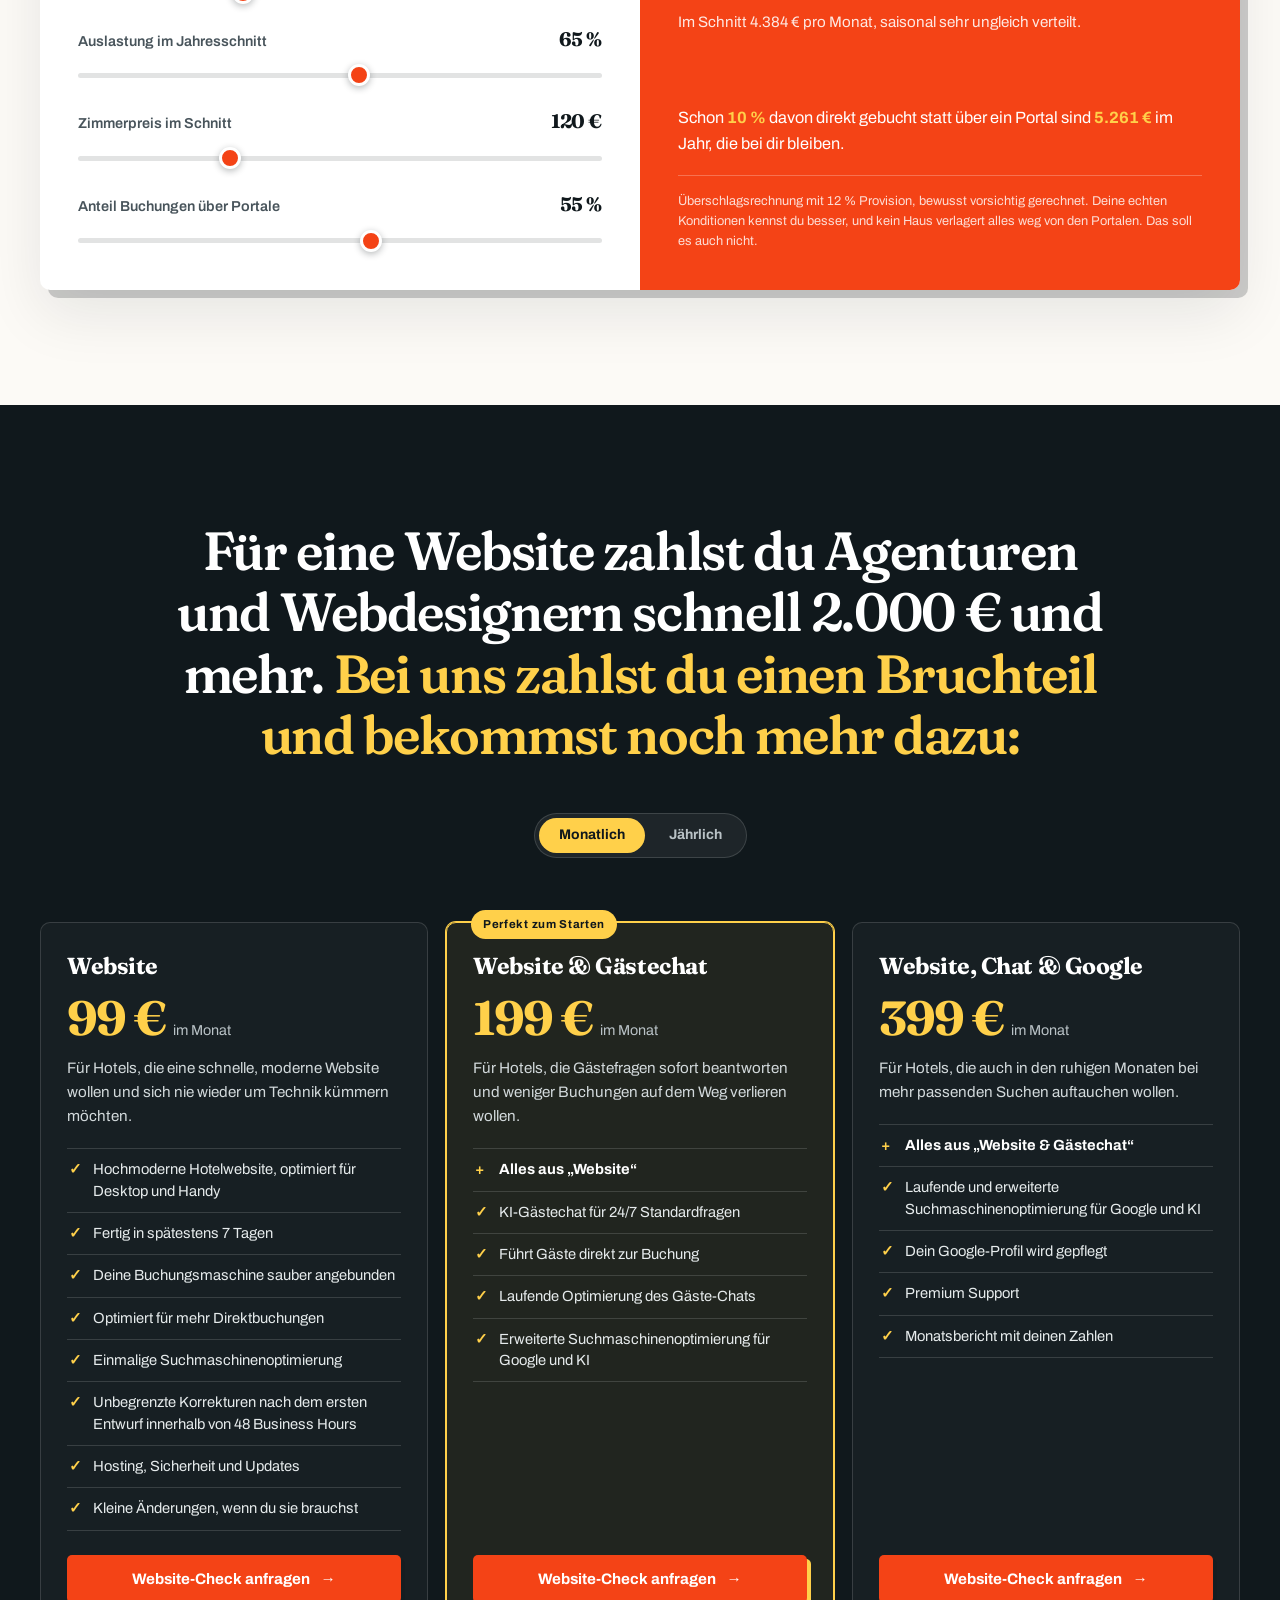
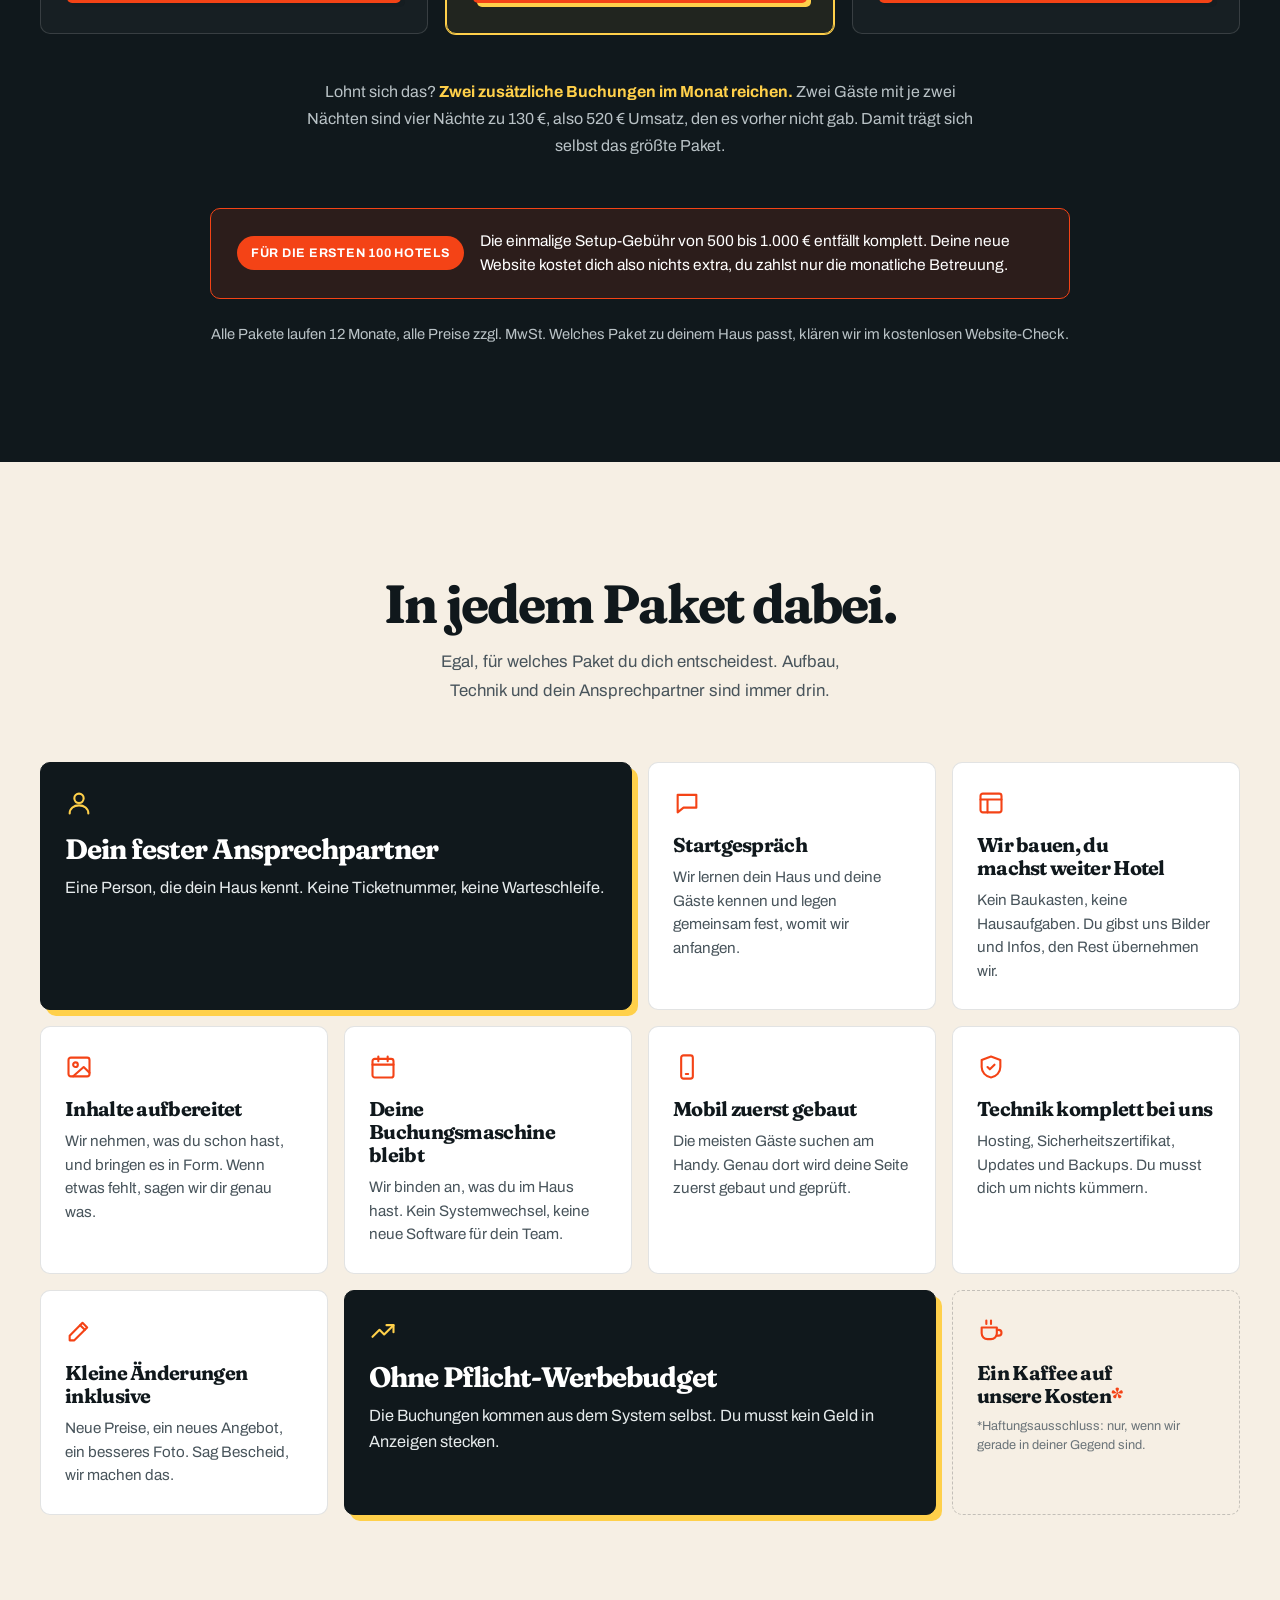
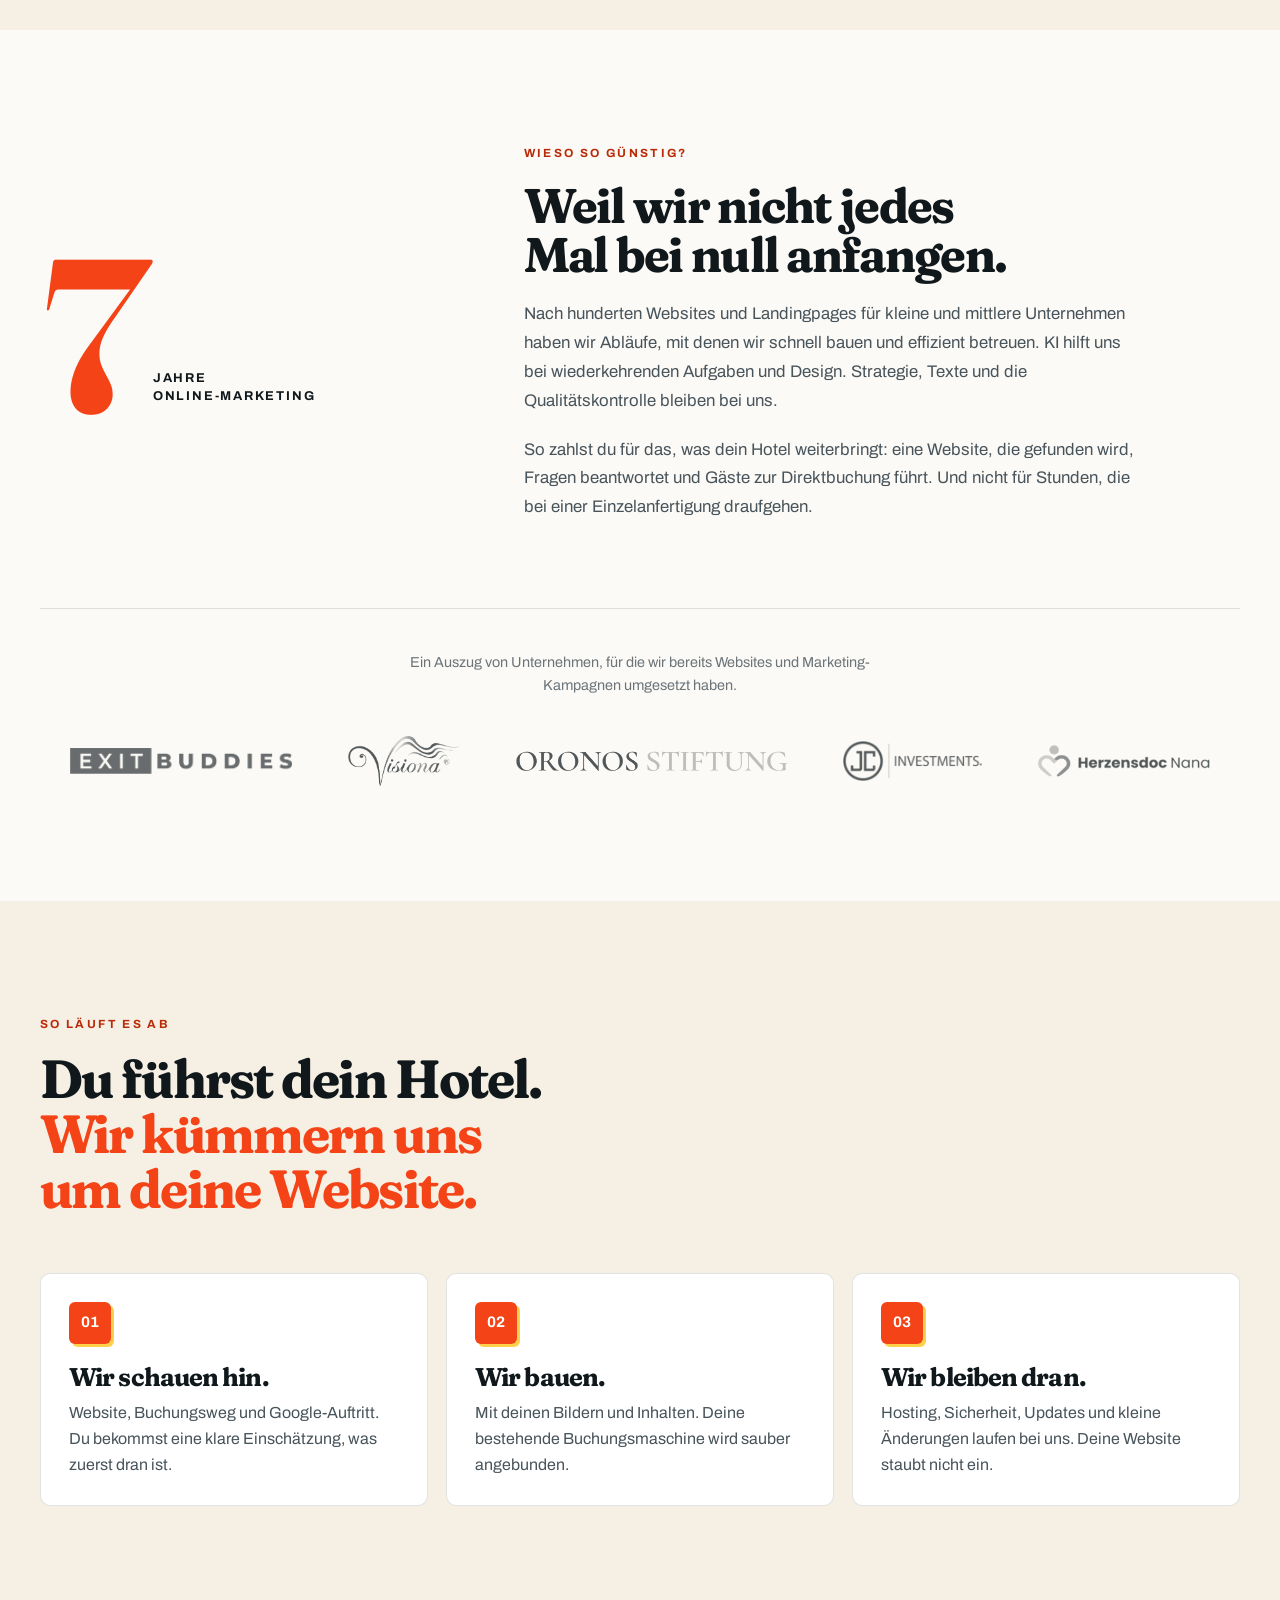
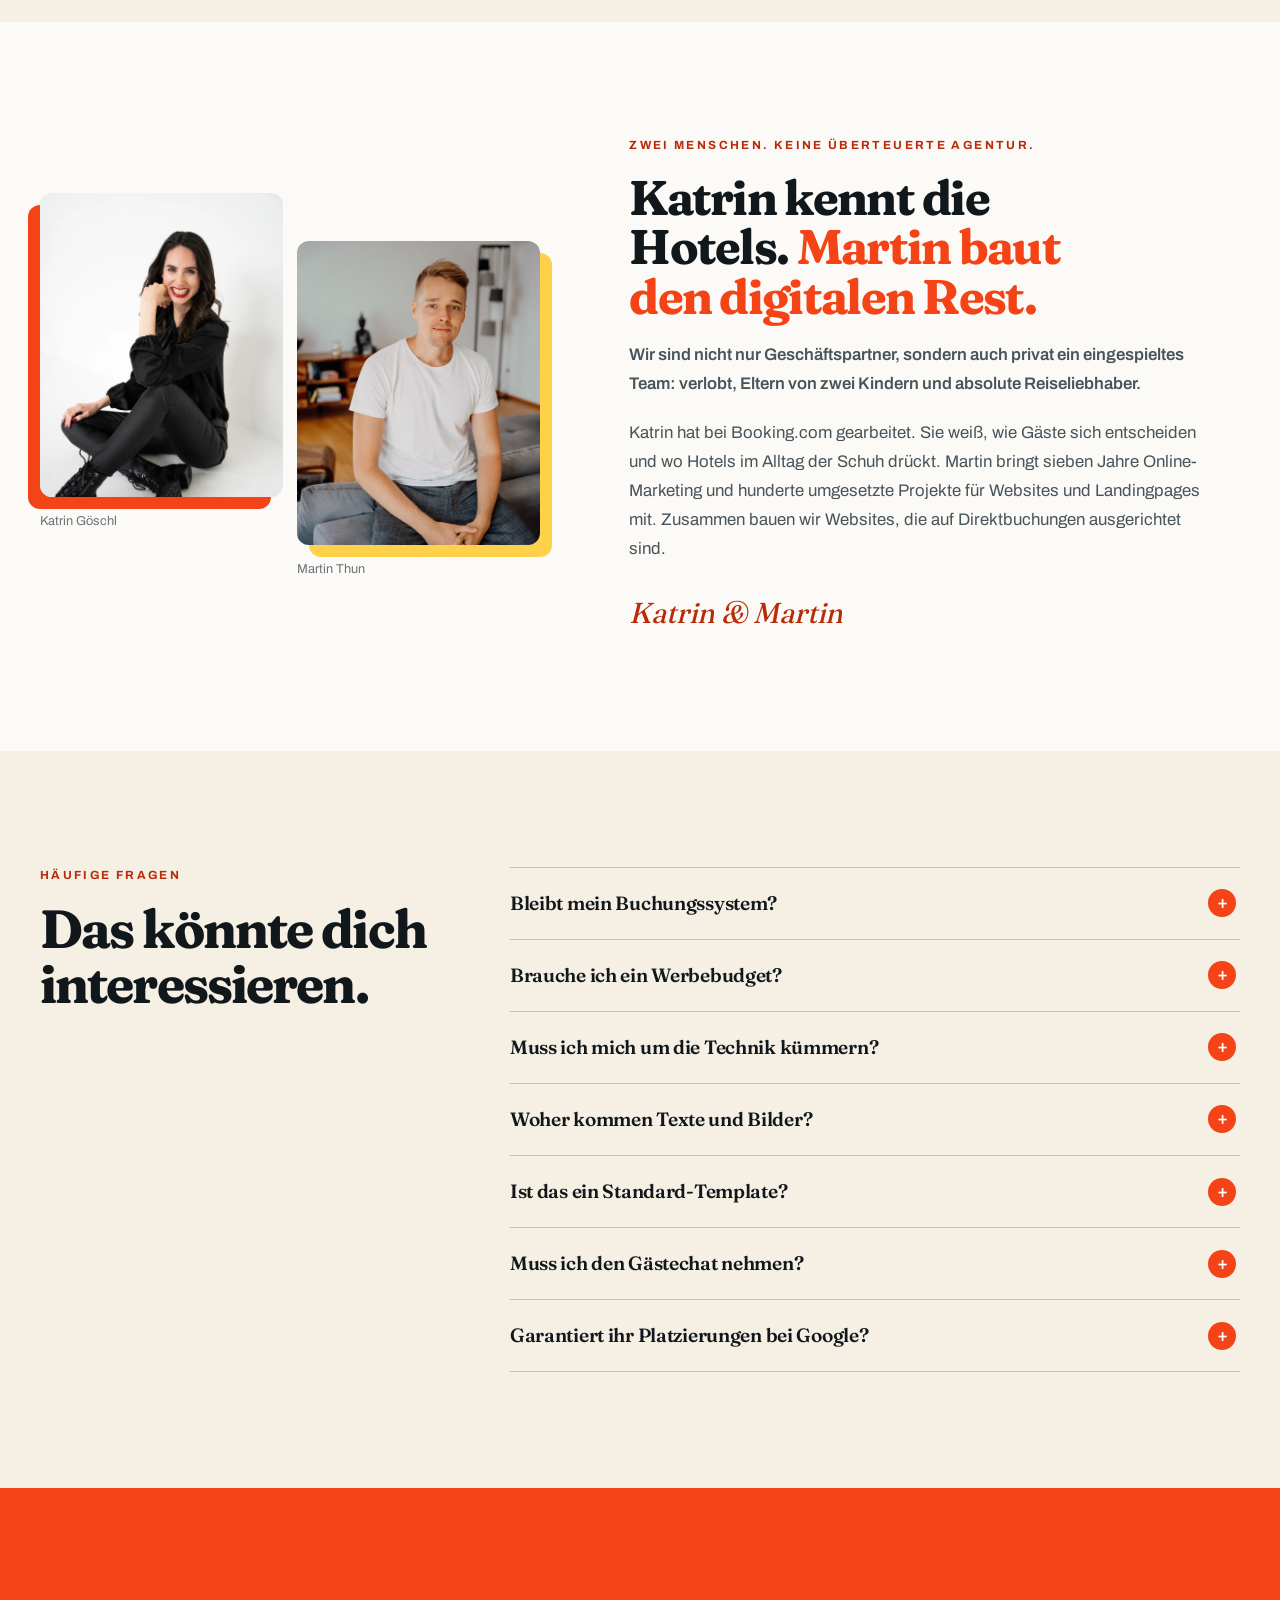
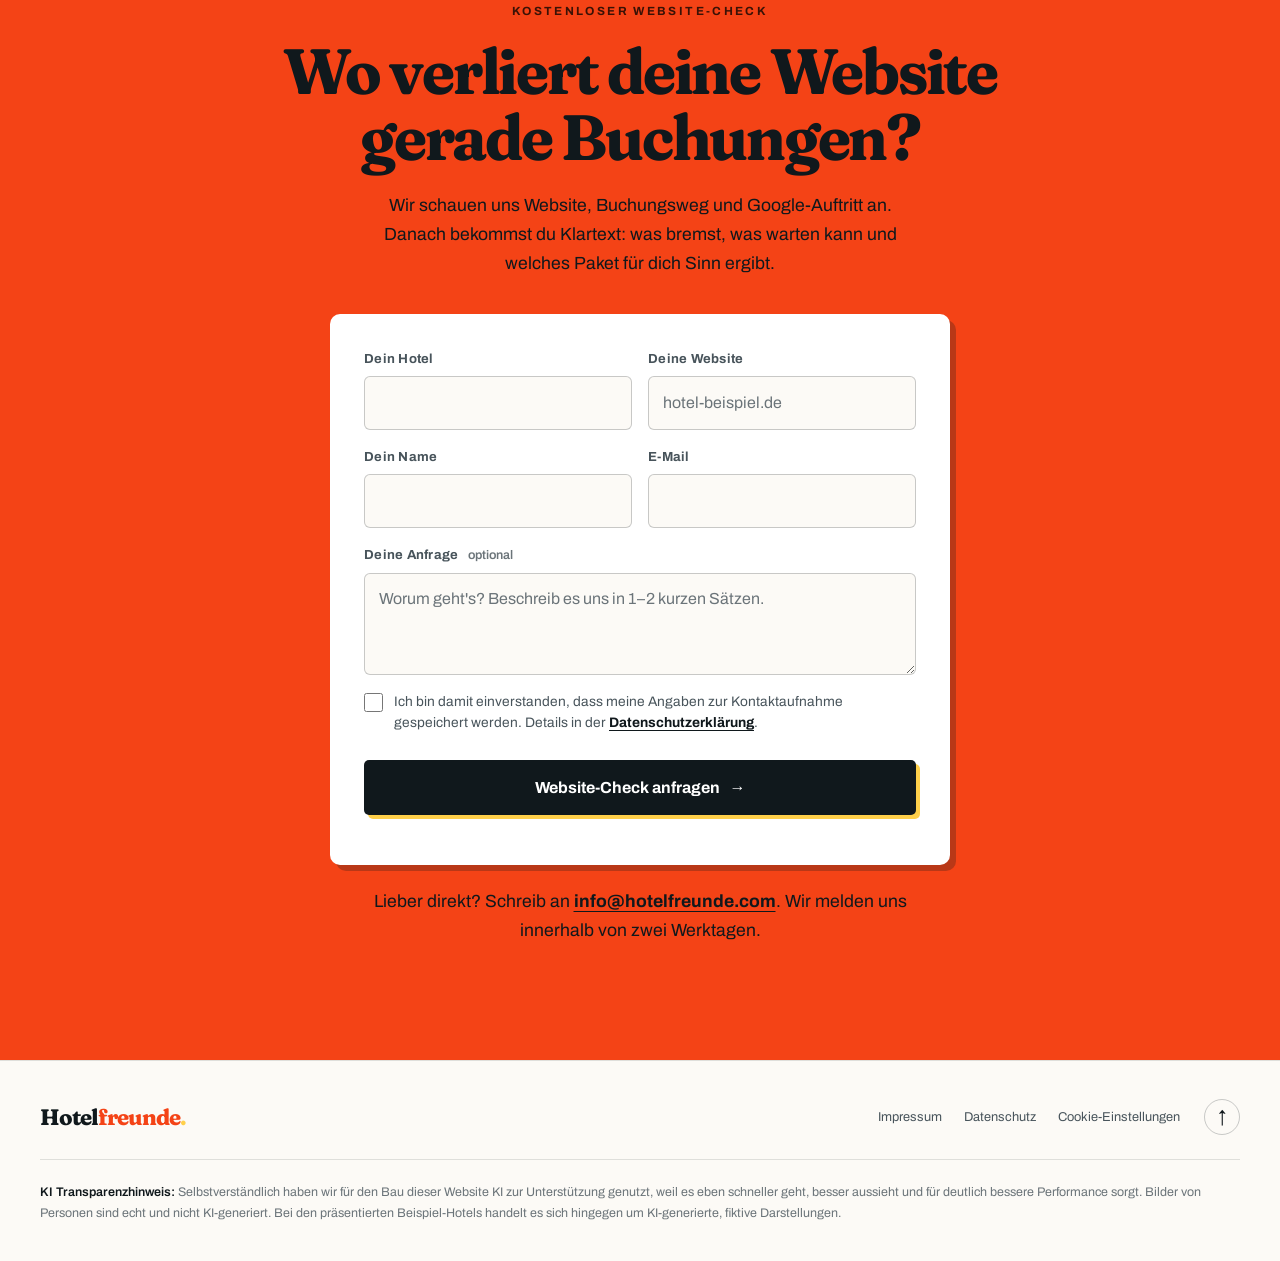
==== commit 4d5fc498: "Refine benefits section and portal messaging" ====
--- a/index.html
+++ b/index.html
@@ -22,7 +22,7 @@
   <meta name="twitter:card" content="summary_large_image">
   <link rel="preload" href="fonts/archivo-latin.woff2" as="font" type="font/woff2" crossorigin>
   <link rel="preload" href="fonts/fraunces-latin.woff2" as="font" type="font/woff2" crossorigin>
-  <link rel="stylesheet" href="assets/website.css?v=20260925-1">
+  <link rel="stylesheet" href="assets/website.css?v=20260925-2">
   <script src="assets/website.js?v=20260924-5" defer></script>
   <script type="application/ld+json">{"@context":"https://schema.org","@graph":[{"@type":"ProfessionalService","@id":"https://www.hotelfreunde.com/#hotelfreunde","name":"Hotelfreunde","url":"https://www.hotelfreunde.com/","image":"https://www.hotelfreunde.com/og-image.png","description":"Hotelwebsites für Boutique- und Privathotels, gebaut und betreut von Hotelfreunde: mehr Direktbuchungen, weniger Provision.","areaServed":["Deutschland","Österreich","Schweiz"],"address":{"@type":"PostalAddress","streetAddress":"Bahnhofstr. 2a","postalCode":"86500","addressLocality":"Kutzenhausen","addressCountry":"DE"},"founder":[{"@type":"Person","name":"Martin Thun"},{"@type":"Person","name":"Katrin Göschl"}]},{"@type":"Service","name":"Betreute Hotelwebsite für mehr Direktbuchungen","serviceType":"Hotelwebsite, Direktbuchung und laufende Google-Sichtbarkeit","url":"https://www.hotelfreunde.com/","provider":{"@id":"https://www.hotelfreunde.com/#hotelfreunde"},"areaServed":["Deutschland","Österreich","Schweiz"]}]}</script>
 </head>
@@ -109,7 +109,7 @@
           <p class="voice-answer">Nur messen die meisten Hotels nicht einmal, wie viele Besucher ihre Website im Monat hat. Und sie wissen nicht, mit welchen simplen Maßnahmen sie die Direktbuchungsquote auf ihrer Seite erhöhen können.</p>
         </article>
         <article class="voice reveal">
-          <blockquote><p>Booking.com ist teuer, aber es geht halt nicht ohne.</p></blockquote>
+          <blockquote><p>Reiseportale sind teuer, aber ohne geht es nicht...</p></blockquote>
           <!-- Rechnung hinter "fünf Buchungen": gleiche Annahmen wie der
                Rechner und das Rechenbeispiel bei den Preisen, also 12 %
                Provision, zwei Nächte zu 130 €. 5 x 260 € x 12 % = 156 € im
@@ -167,31 +167,22 @@
   <section class="section section-tint" id="nutzen">
     <div class="shell">
       <div class="section-head reveal">
-        <h2>4 Dinge, die deine Hotelwebsite leisten muss.</h2>
+        <h2>3 Dinge, die deine Hotelwebsite leisten muss.</h2>
       </div>
       <div class="benefits">
         <article class="benefit reveal">
           <span class="num">01</span>
-          <p class="benefit-kicker">Gefunden werden</p>
           <h3>Über die Suche gefunden werden, bei Google, ChatGPT und Co.</h3>
           <p>Jede Seite wird von Grund auf für Suchmaschinen gebaut und auf die Begriffe ausgerichtet, mit denen Gäste ein Haus wie deins suchen. Das zählt auch dann, wenn nicht mehr Google antwortet, sondern eine KI.</p>
           <span class="benefit-tag">laufende Optimierung im Paket mit Google-Sichtbarkeit</span>
         </article>
         <article class="benefit reveal">
           <span class="num">02</span>
-          <p class="benefit-kicker">Mehr Direktbuchungen</p>
           <h3>Für mehr Direktbuchungen sorgen, bevor der Interessent abspringt und woanders bucht.</h3>
           <p>Buchungsbutton, Zimmer und Direktvorteil stehen genau dort, wo Gäste sie suchen. Deine bestehende Buchungsmaschine bleibt und wird sauber angebunden. Und jede Direktbuchung spart dir die Provision.</p>
         </article>
         <article class="benefit reveal">
           <span class="num">03</span>
-          <p class="benefit-kicker">Vorfreude wecken</p>
-          <h3>Vorfreude auslösen, damit der Gast dein Hotel auswählt und nicht das eines Wettbewerbers.</h3>
-          <p>Große Bilder, Zimmer, die man sich vorstellen kann, und Texte, die nach deinem Haus klingen statt nach Katalog. So sieht sich der Gast schon beim Scrollen bei dir.</p>
-        </article>
-        <article class="benefit reveal">
-          <span class="num">04</span>
-          <p class="benefit-kicker">Mitarbeiter gewinnen</p>
           <h3>Zukünftige Mitarbeiter ansprechen.</h3>
           <p>Wenn deine Website aussieht wie aus 2018, brauchst du dich nicht wundern, warum du kein qualifiziertes Fachpersonal findest. Wer sich bei dir bewirbt, schaut vorher auf deine Website, genauso wie jeder Gast.</p>
         </article>
--- a/assets/website.css
+++ b/assets/website.css
@@ -154,7 +154,7 @@
 .motion-enabled .voice:nth-child(5){transition-delay:.24s}
 
 /* ---------- 4. Hauptnutzen ---------- */
-.benefits{display:grid;grid-template-columns:repeat(2,minmax(0,1fr));gap:18px;margin-top:clamp(40px,5vw,60px)}
+.benefits{display:grid;grid-template-columns:repeat(3,minmax(0,1fr));gap:18px;margin-top:clamp(40px,5vw,60px)}
 .benefit{position:relative;padding:30px;border:1px solid var(--line);border-radius:var(--r);background:var(--card);box-shadow:0 12px 28px rgba(89,63,35,.06);transition:transform .25s ease,border-color .25s ease}
 .benefit:hover{transform:translateY(-3px);border-color:rgba(244,67,22,.45)}
 .num{display:inline-grid;place-items:center;width:42px;height:42px;border-radius:6px;background:var(--flame);color:#fff;font-weight:700;font-size:.95rem;box-shadow:3px 3px 0 var(--sun)}
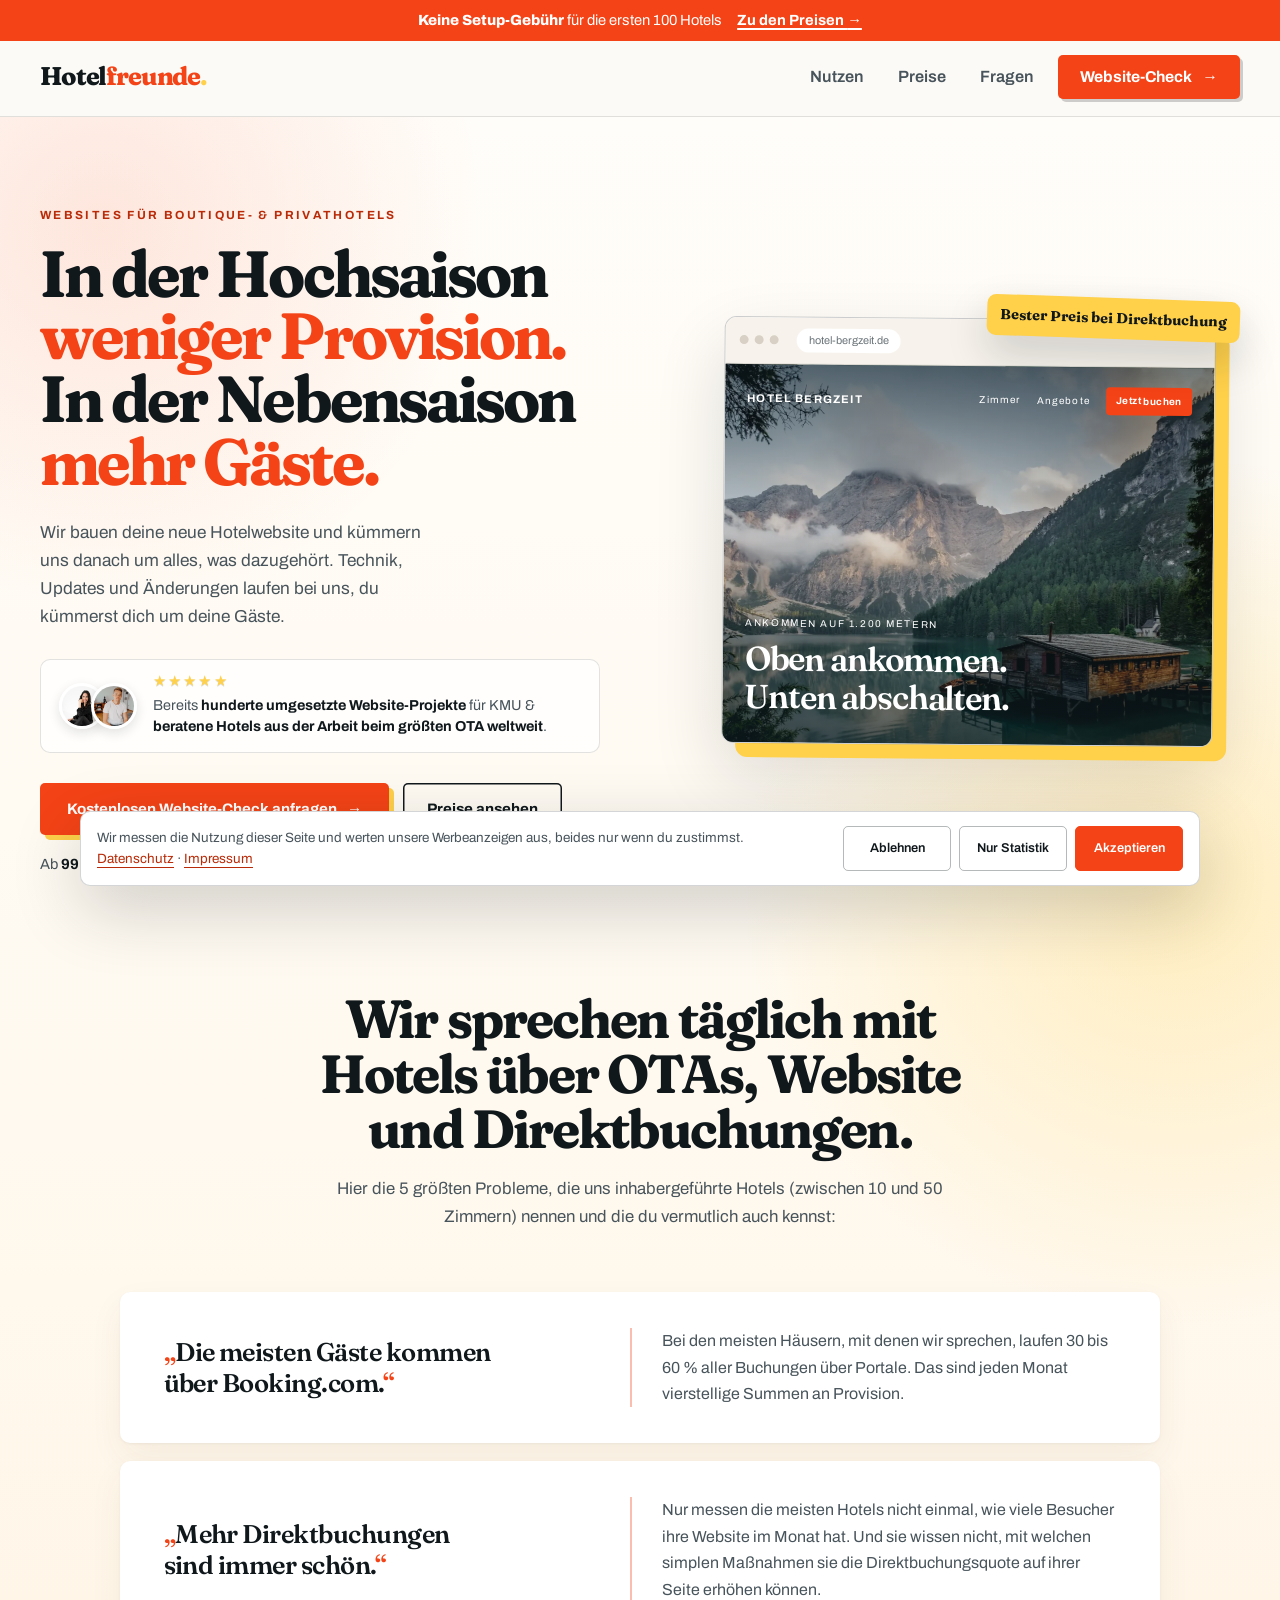
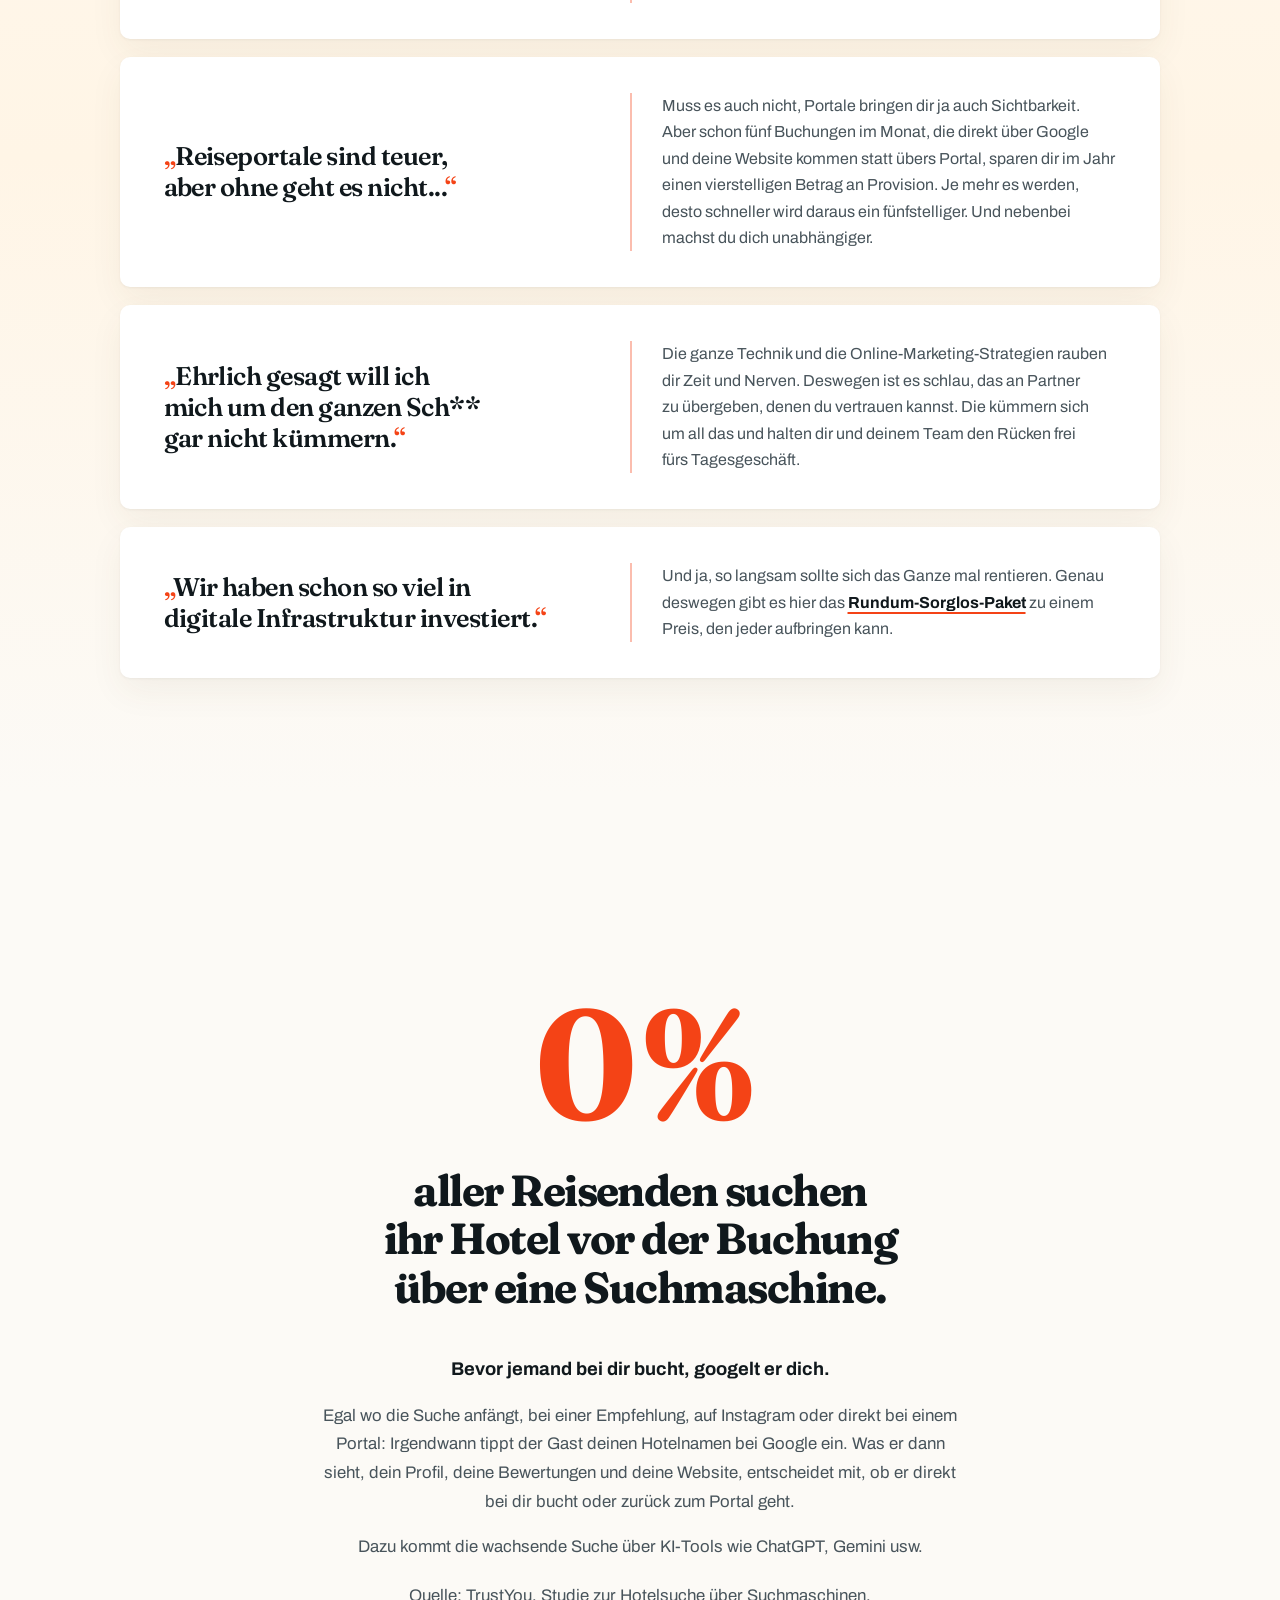
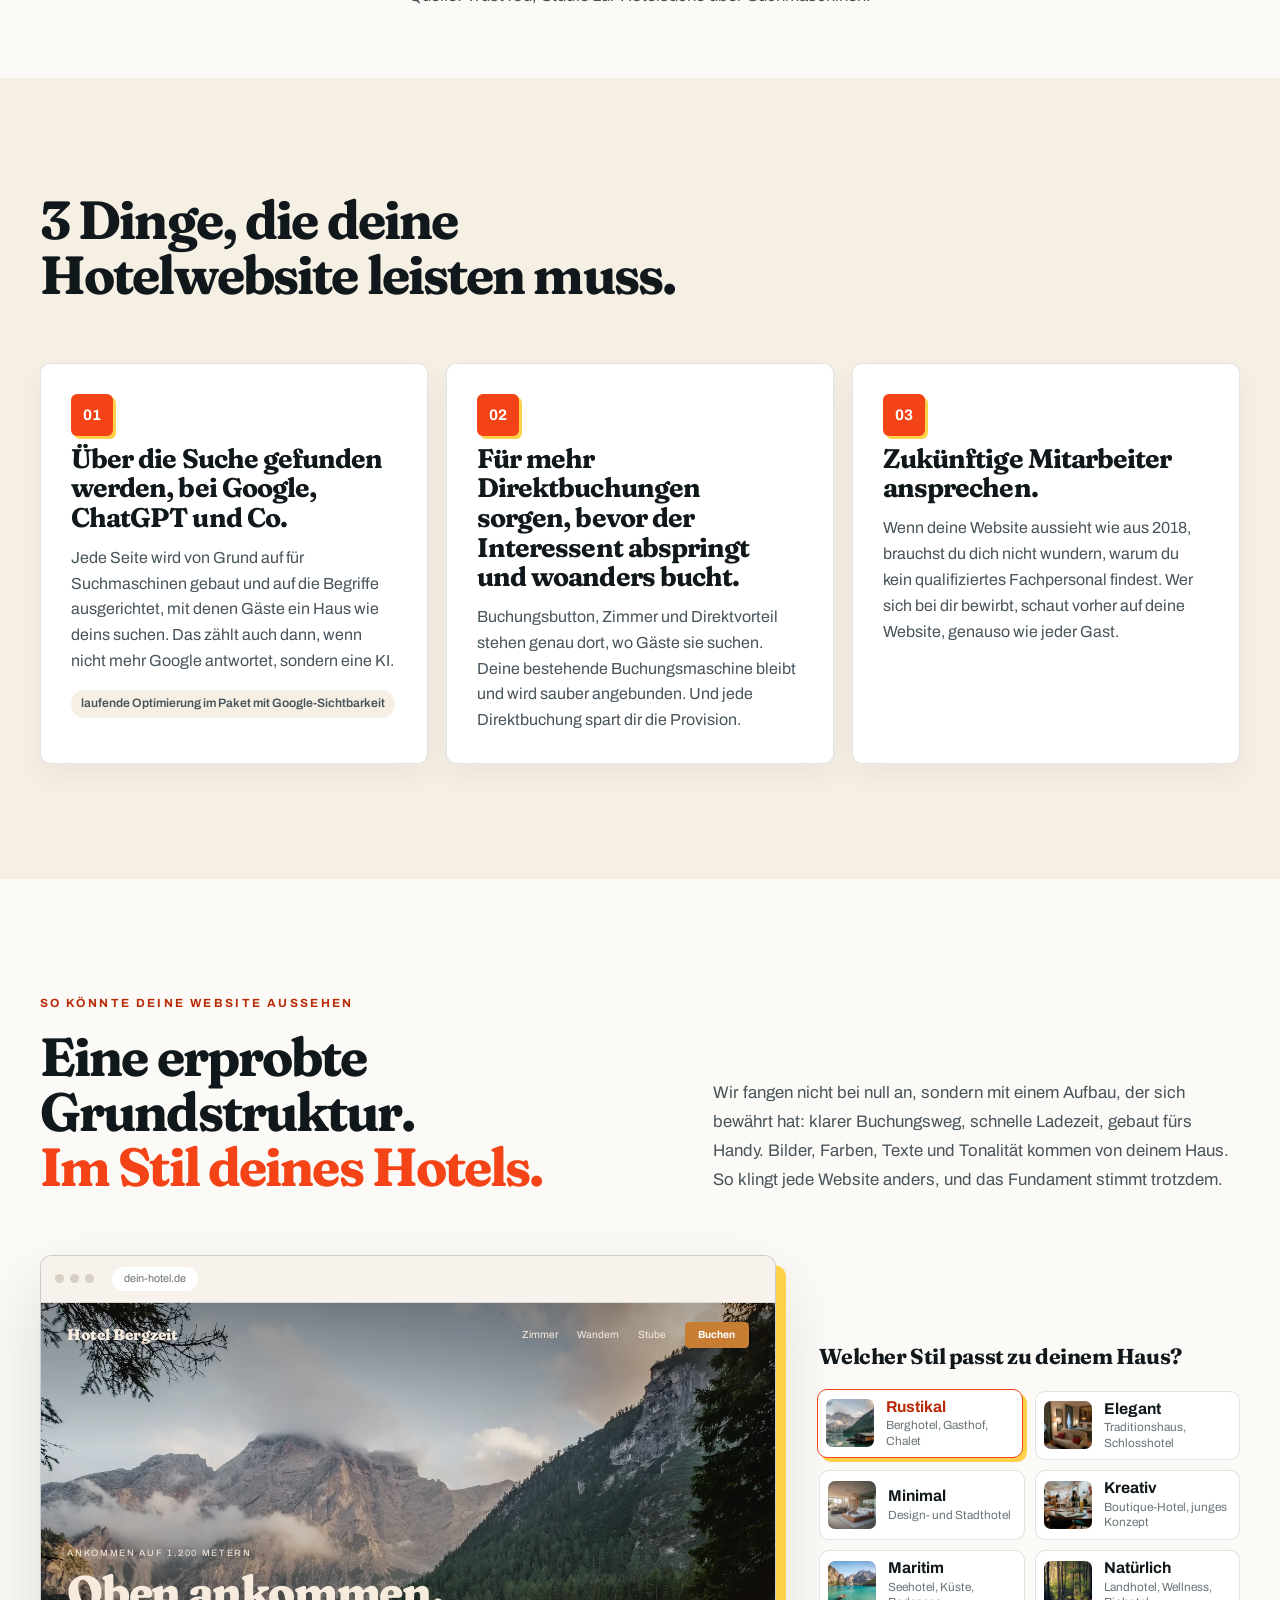
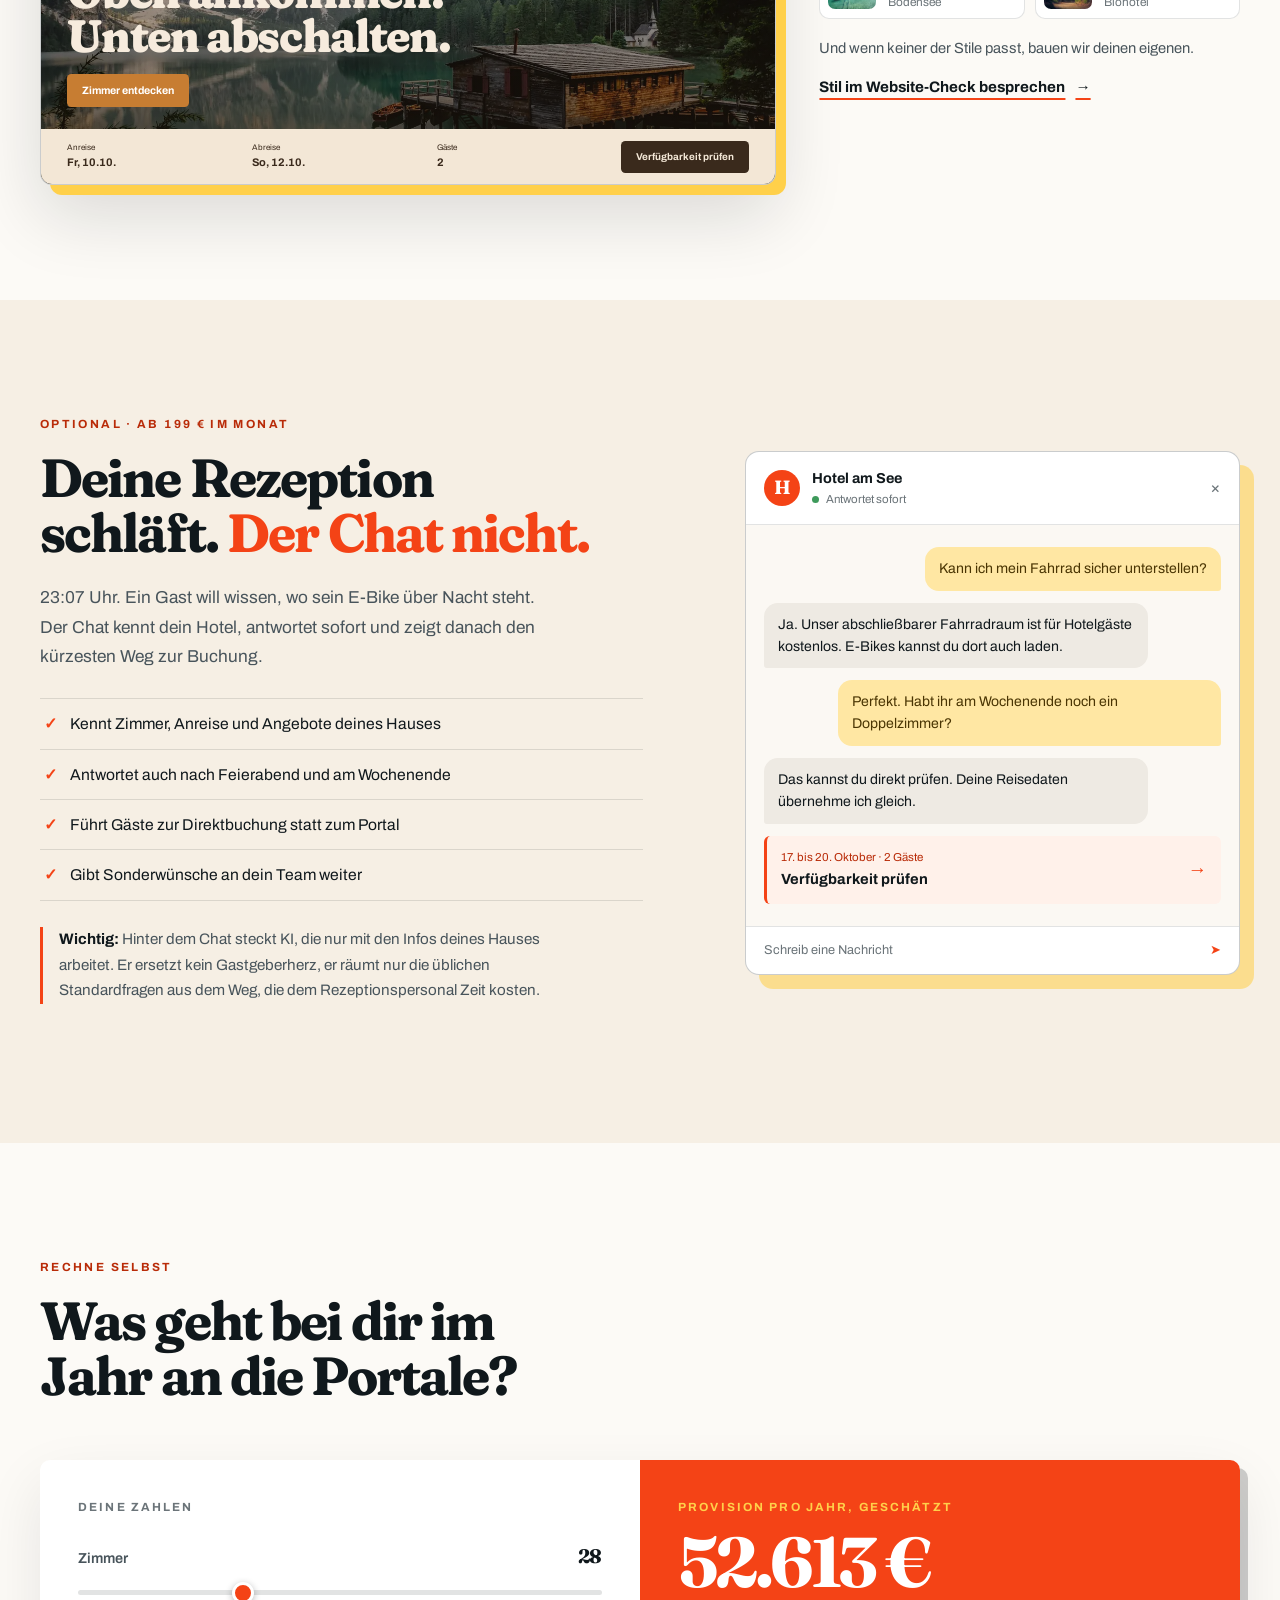
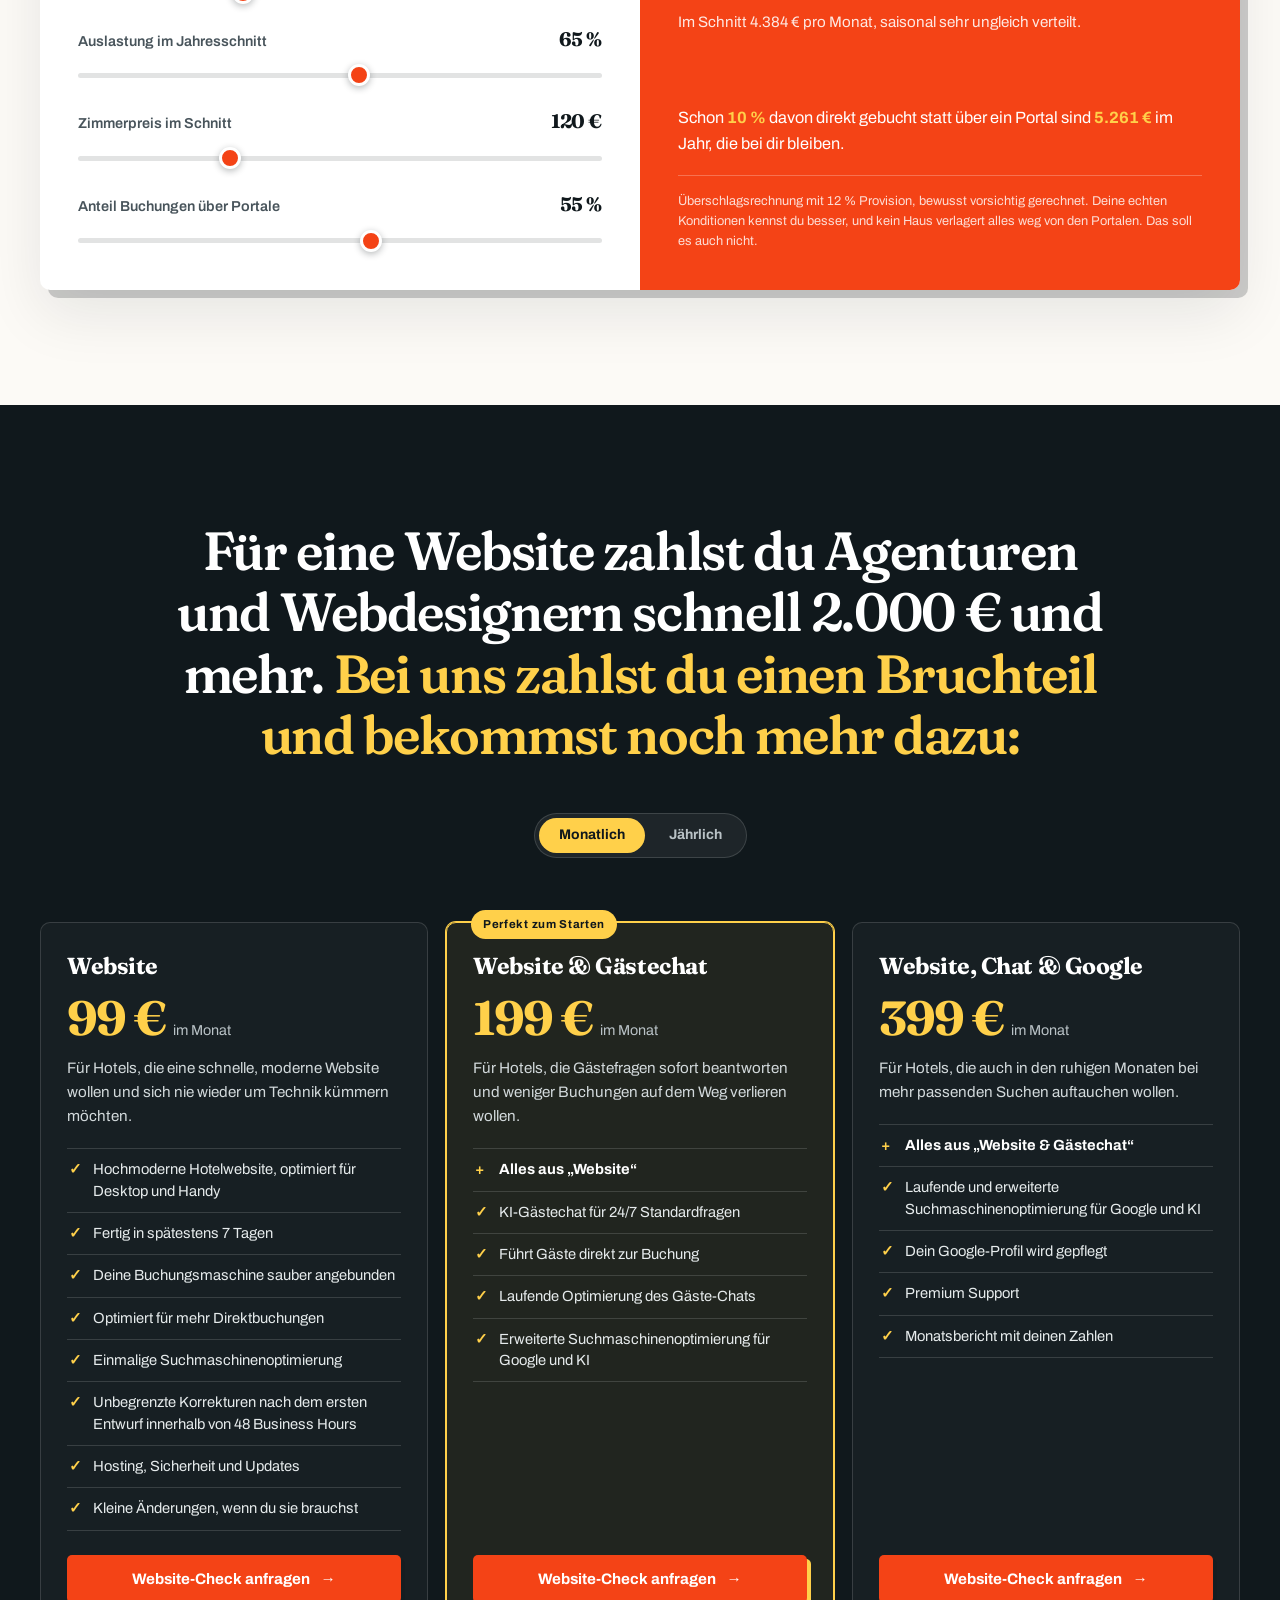
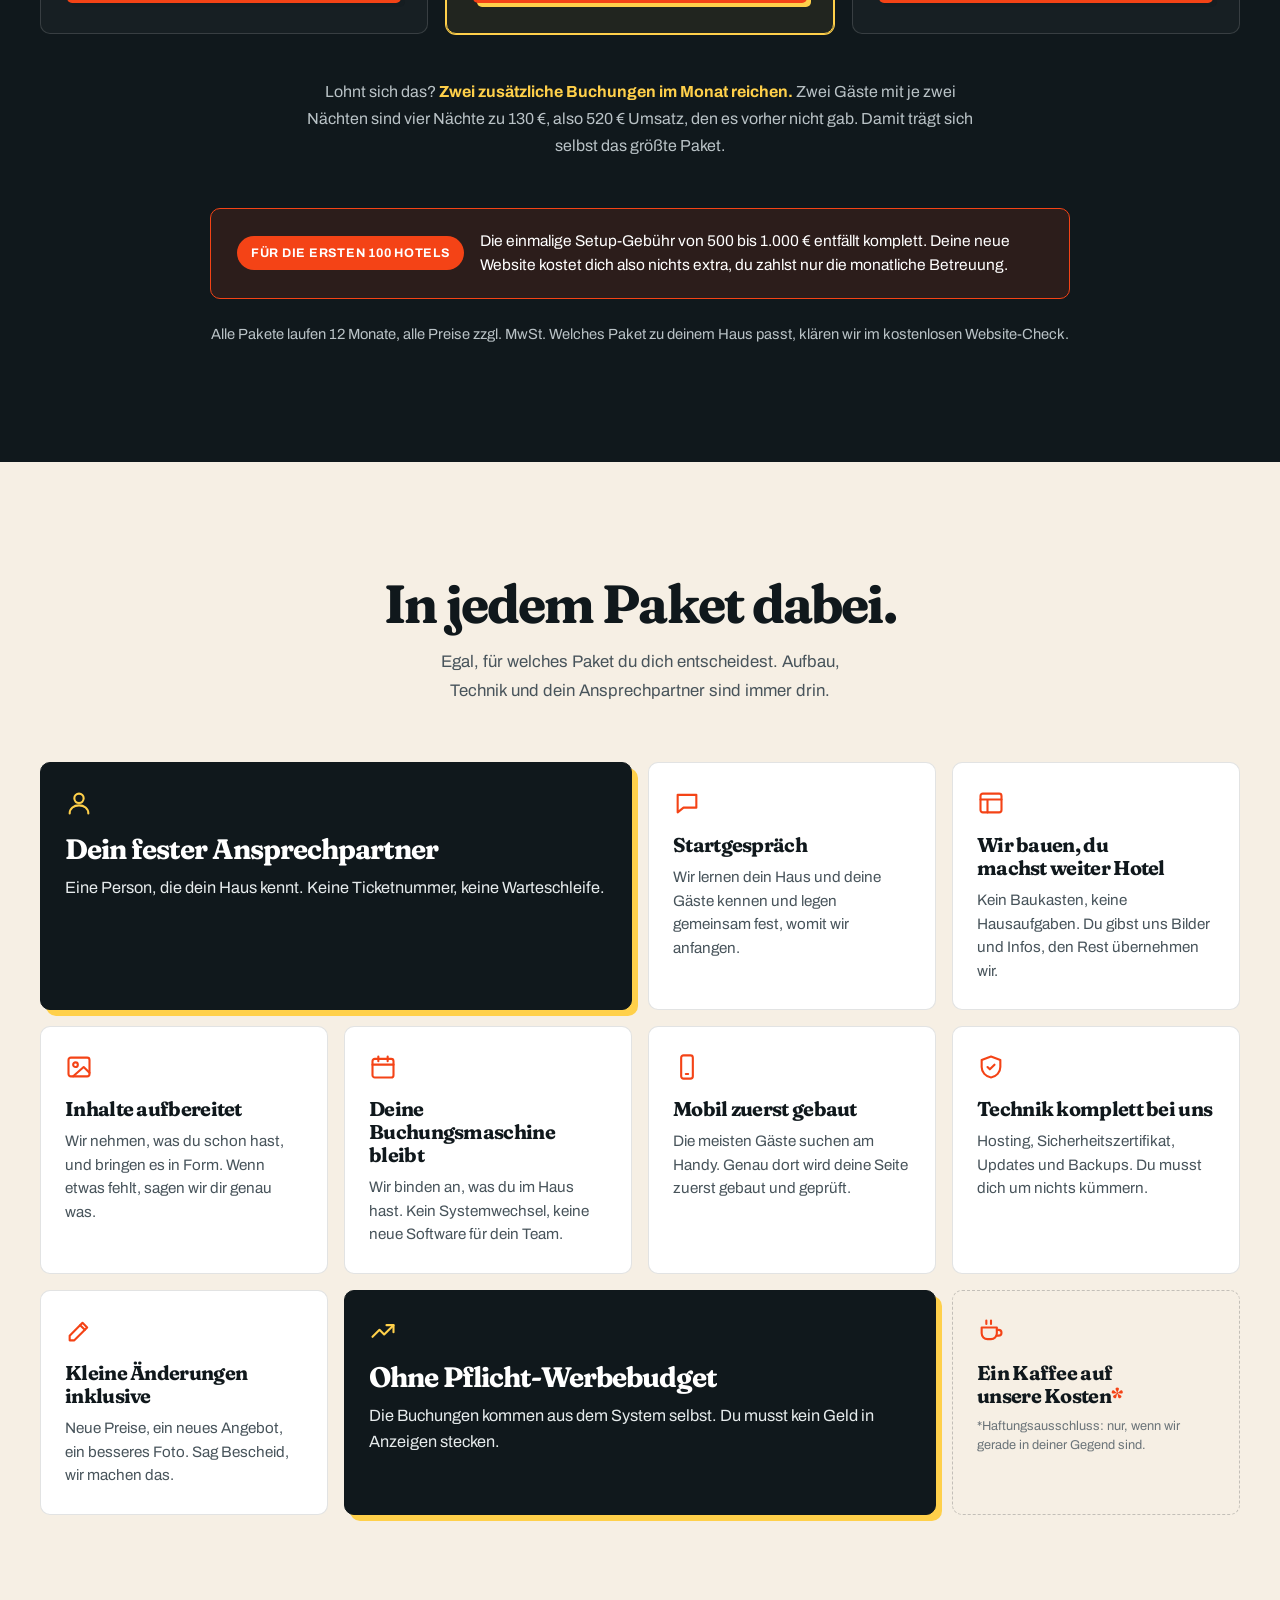
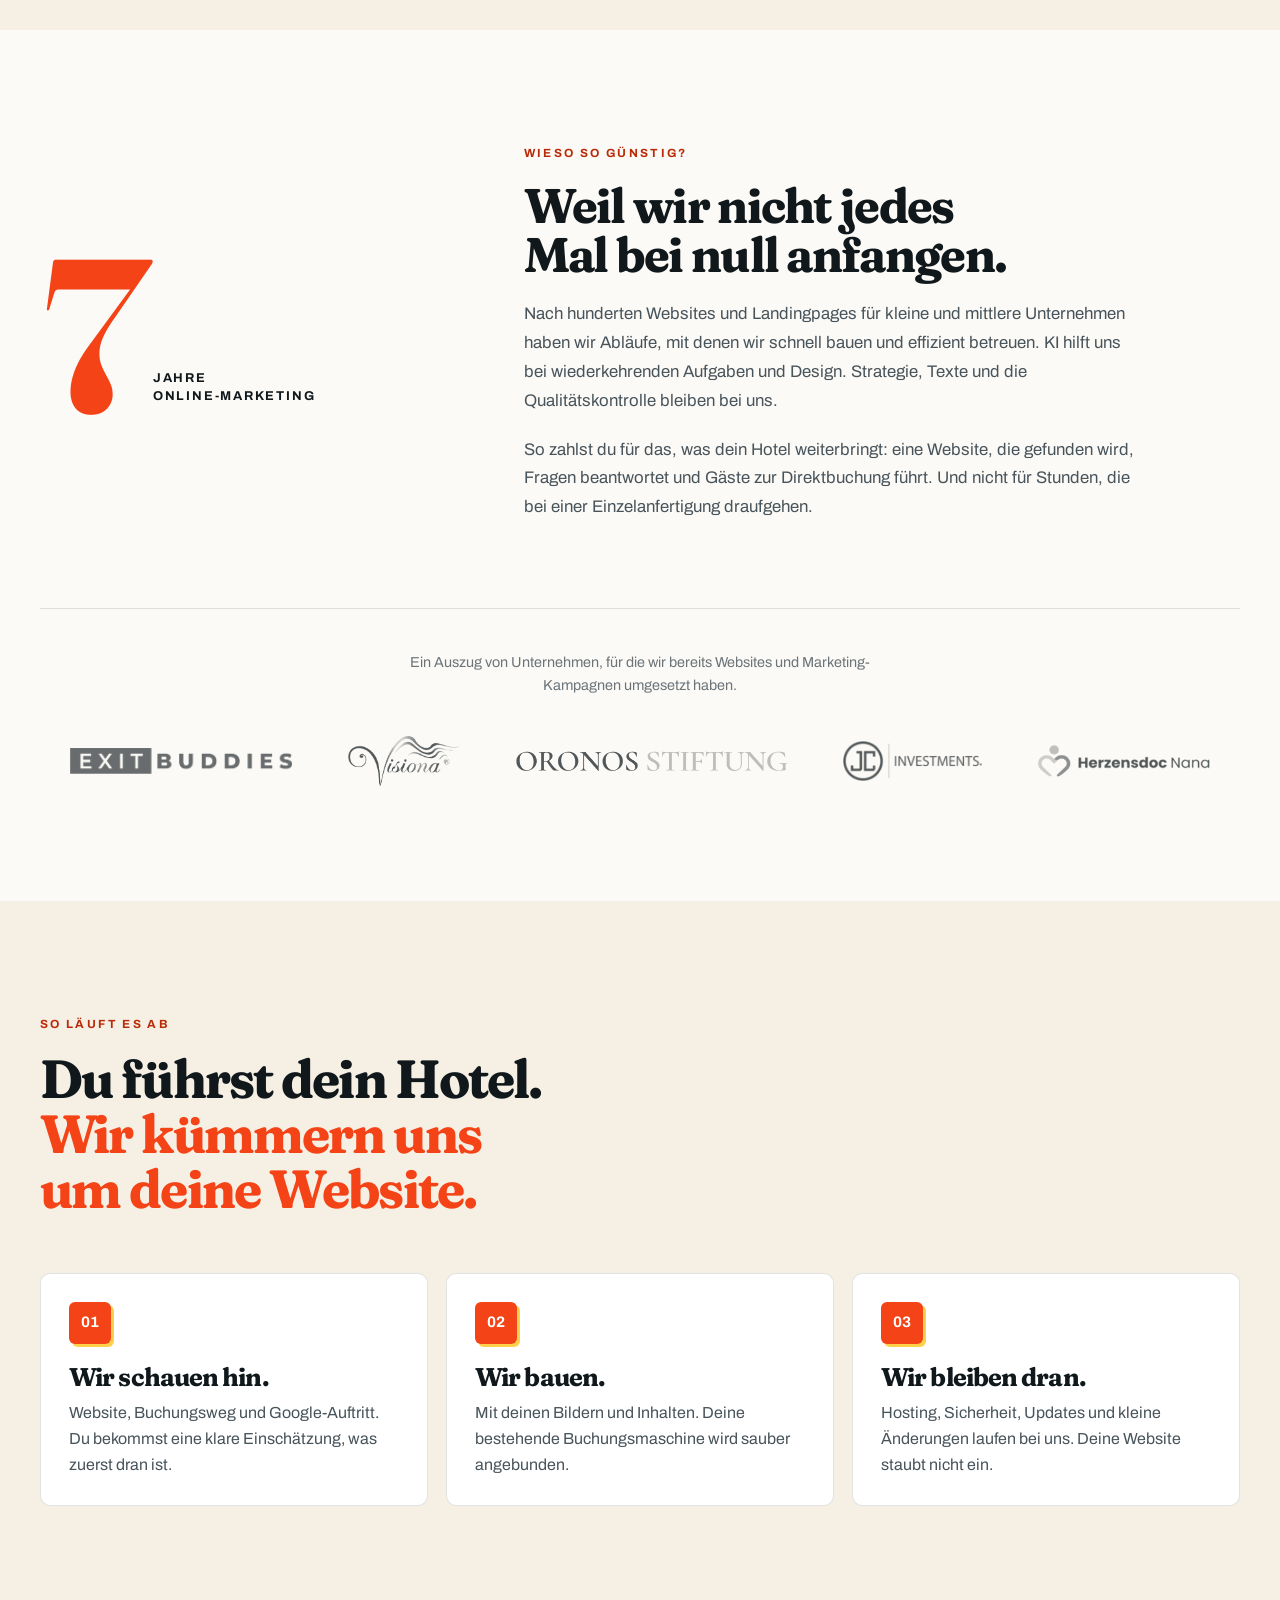
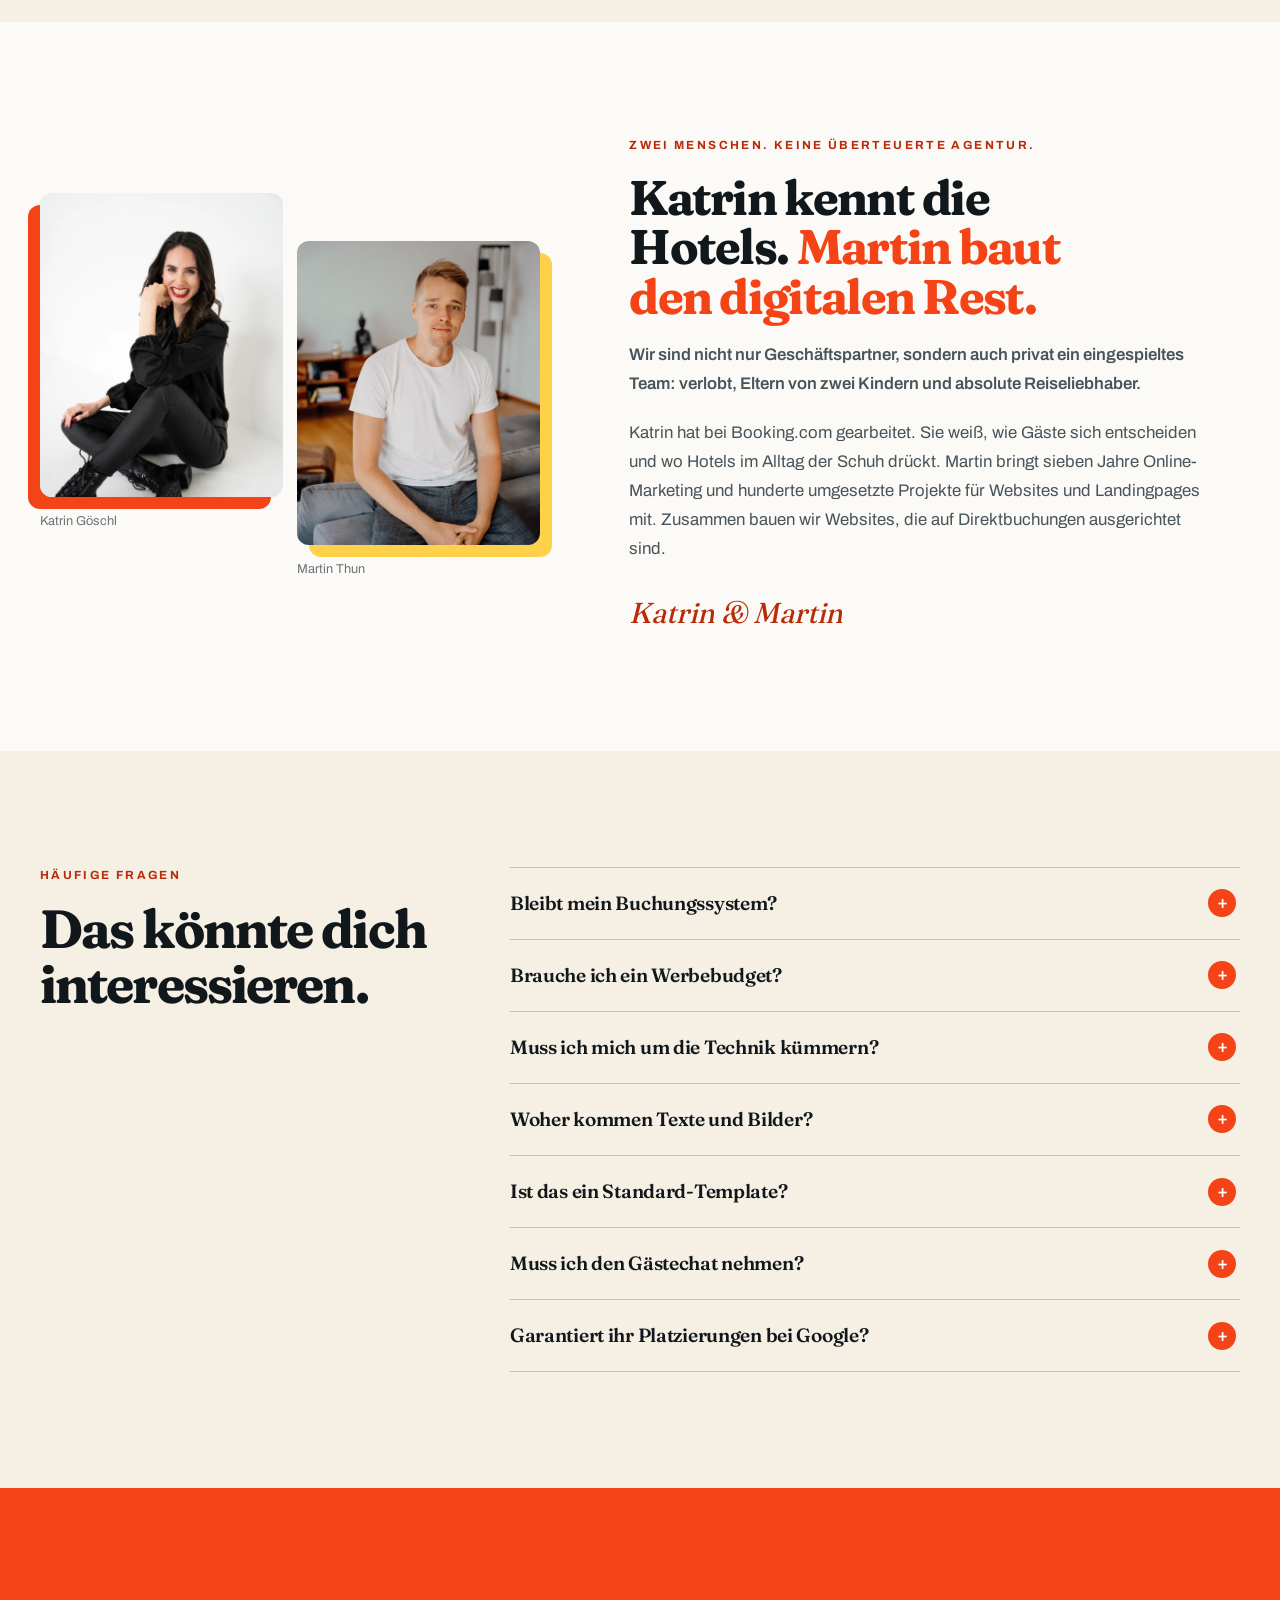
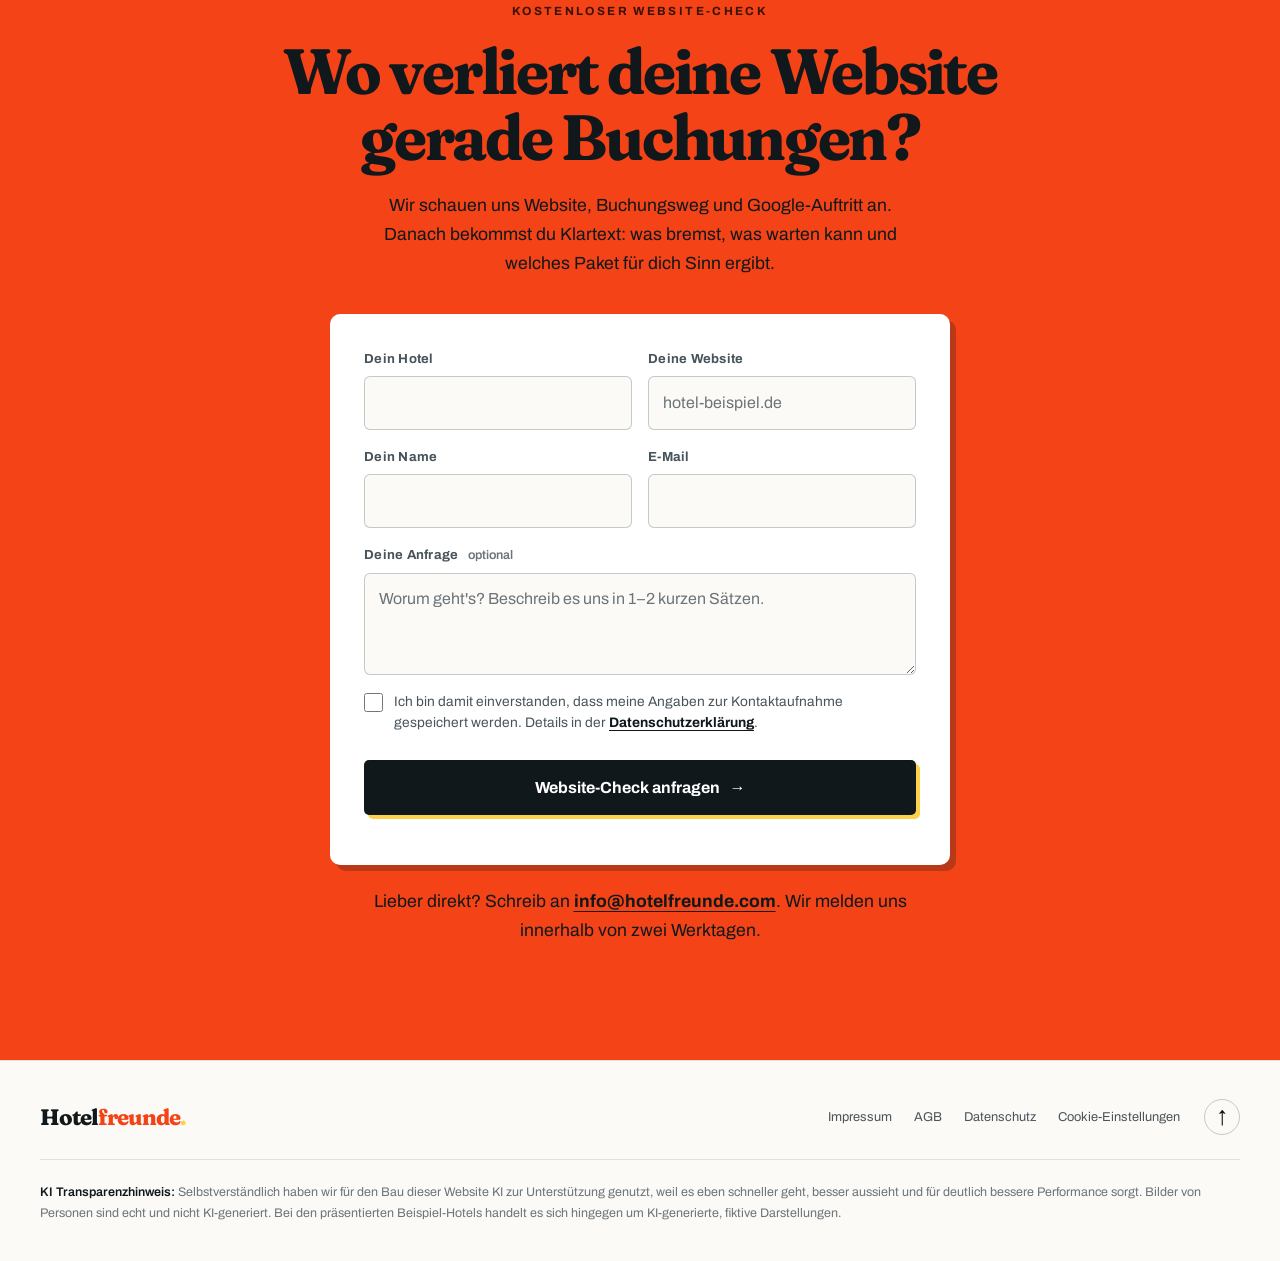
==== commit 18b7c9da: "Publish terms page at clean URL" ====
--- a/index.html
+++ b/index.html
@@ -678,7 +678,7 @@
 <footer class="site-footer">
   <div class="shell footer-in">
     <a class="brand" href="index.html">Hotel<span>freunde</span><b>.</b></a>
-    <nav aria-label="Fußnavigation"><a href="impressum.html">Impressum</a><a href="datenschutz.html">Datenschutz</a><a href="#einwilligung" id="einwOeffnen">Cookie-Einstellungen</a></nav>
+    <nav aria-label="Fußnavigation"><a href="impressum.html">Impressum</a><a href="/agb">AGB</a><a href="datenschutz.html">Datenschutz</a><a href="#einwilligung" id="einwOeffnen">Cookie-Einstellungen</a></nav>
     <a class="back-top" href="#inhalt" aria-label="Zurück nach oben">↑</a>
   </div>
   <p class="shell footer-ai-note"><strong>KI Transparenzhinweis:</strong> Selbstverständlich haben wir für den Bau dieser Website KI zur Unterstützung genutzt, weil es eben schneller geht, besser aussieht und für deutlich bessere Performance sorgt. Bilder von Personen sind echt und nicht KI-generiert. Bei den präsentierten Beispiel-Hotels handelt es sich hingegen um KI-generierte, fiktive Darstellungen.</p>
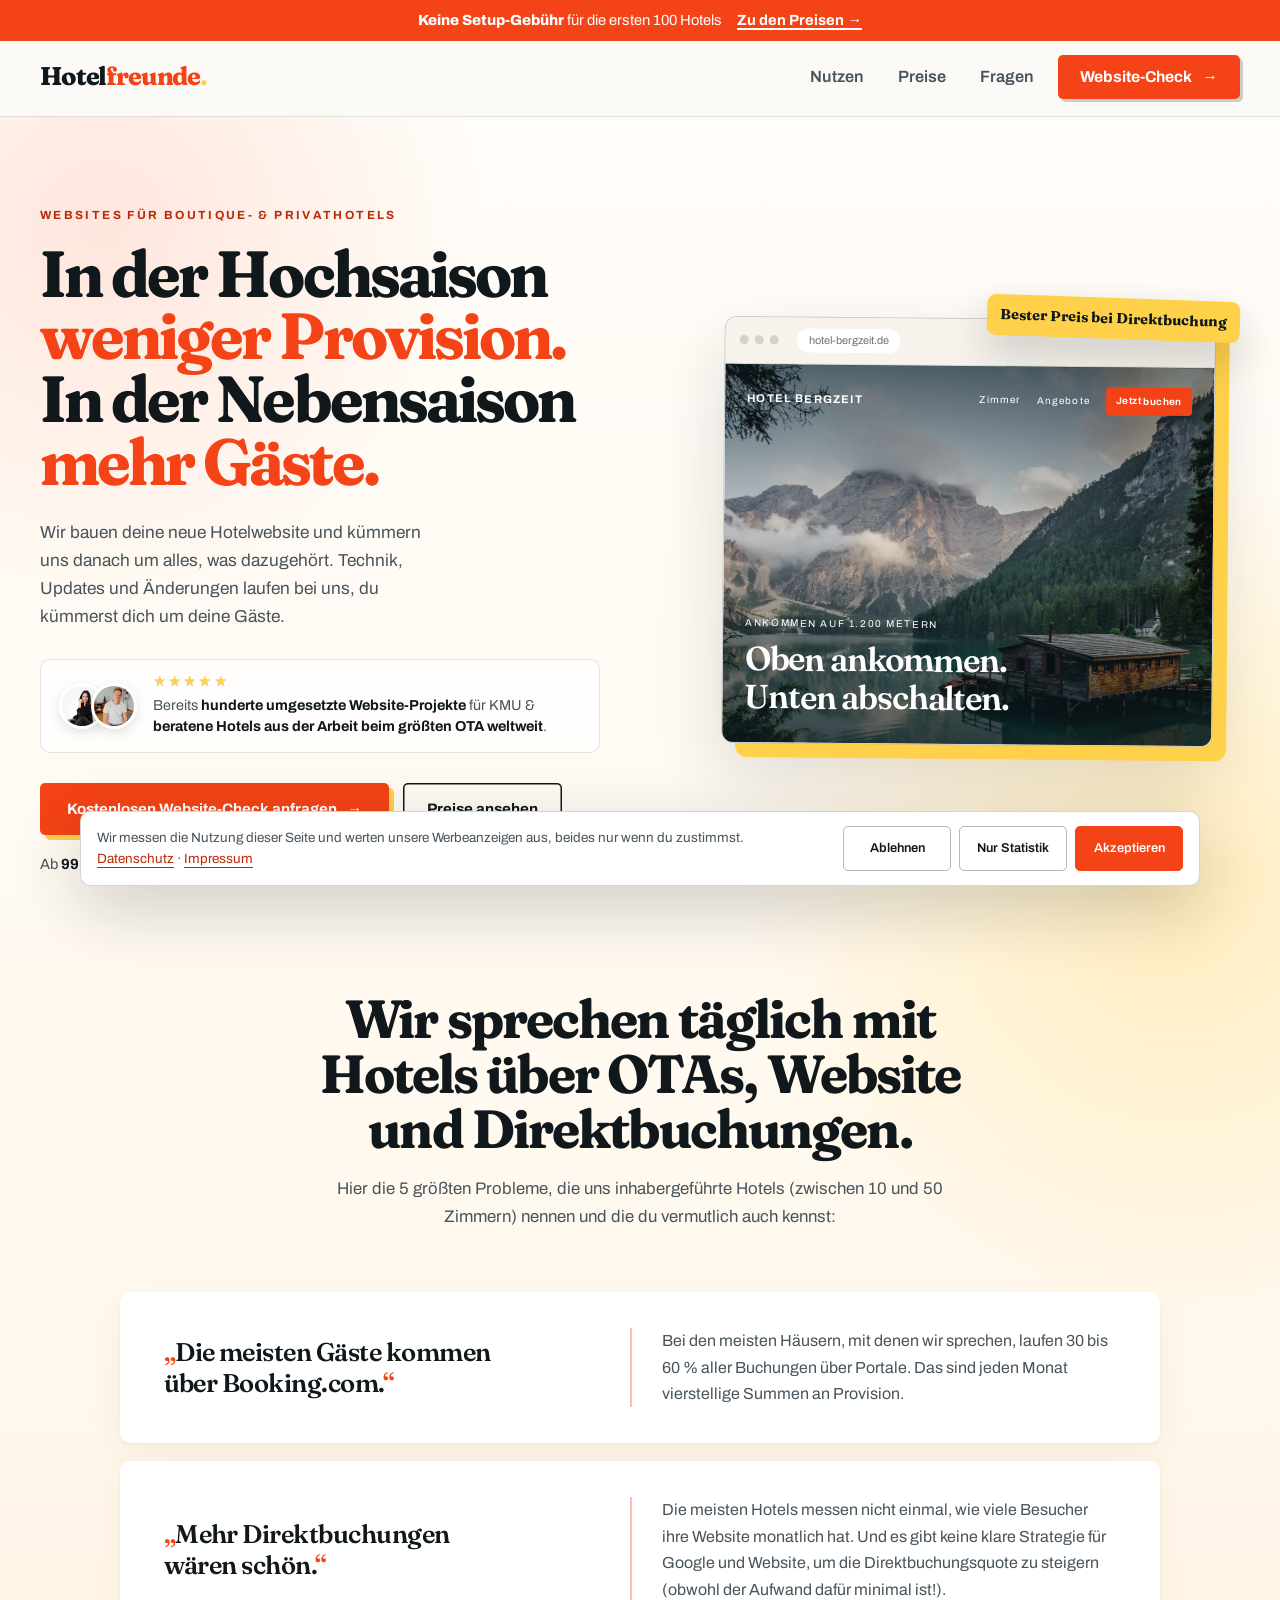
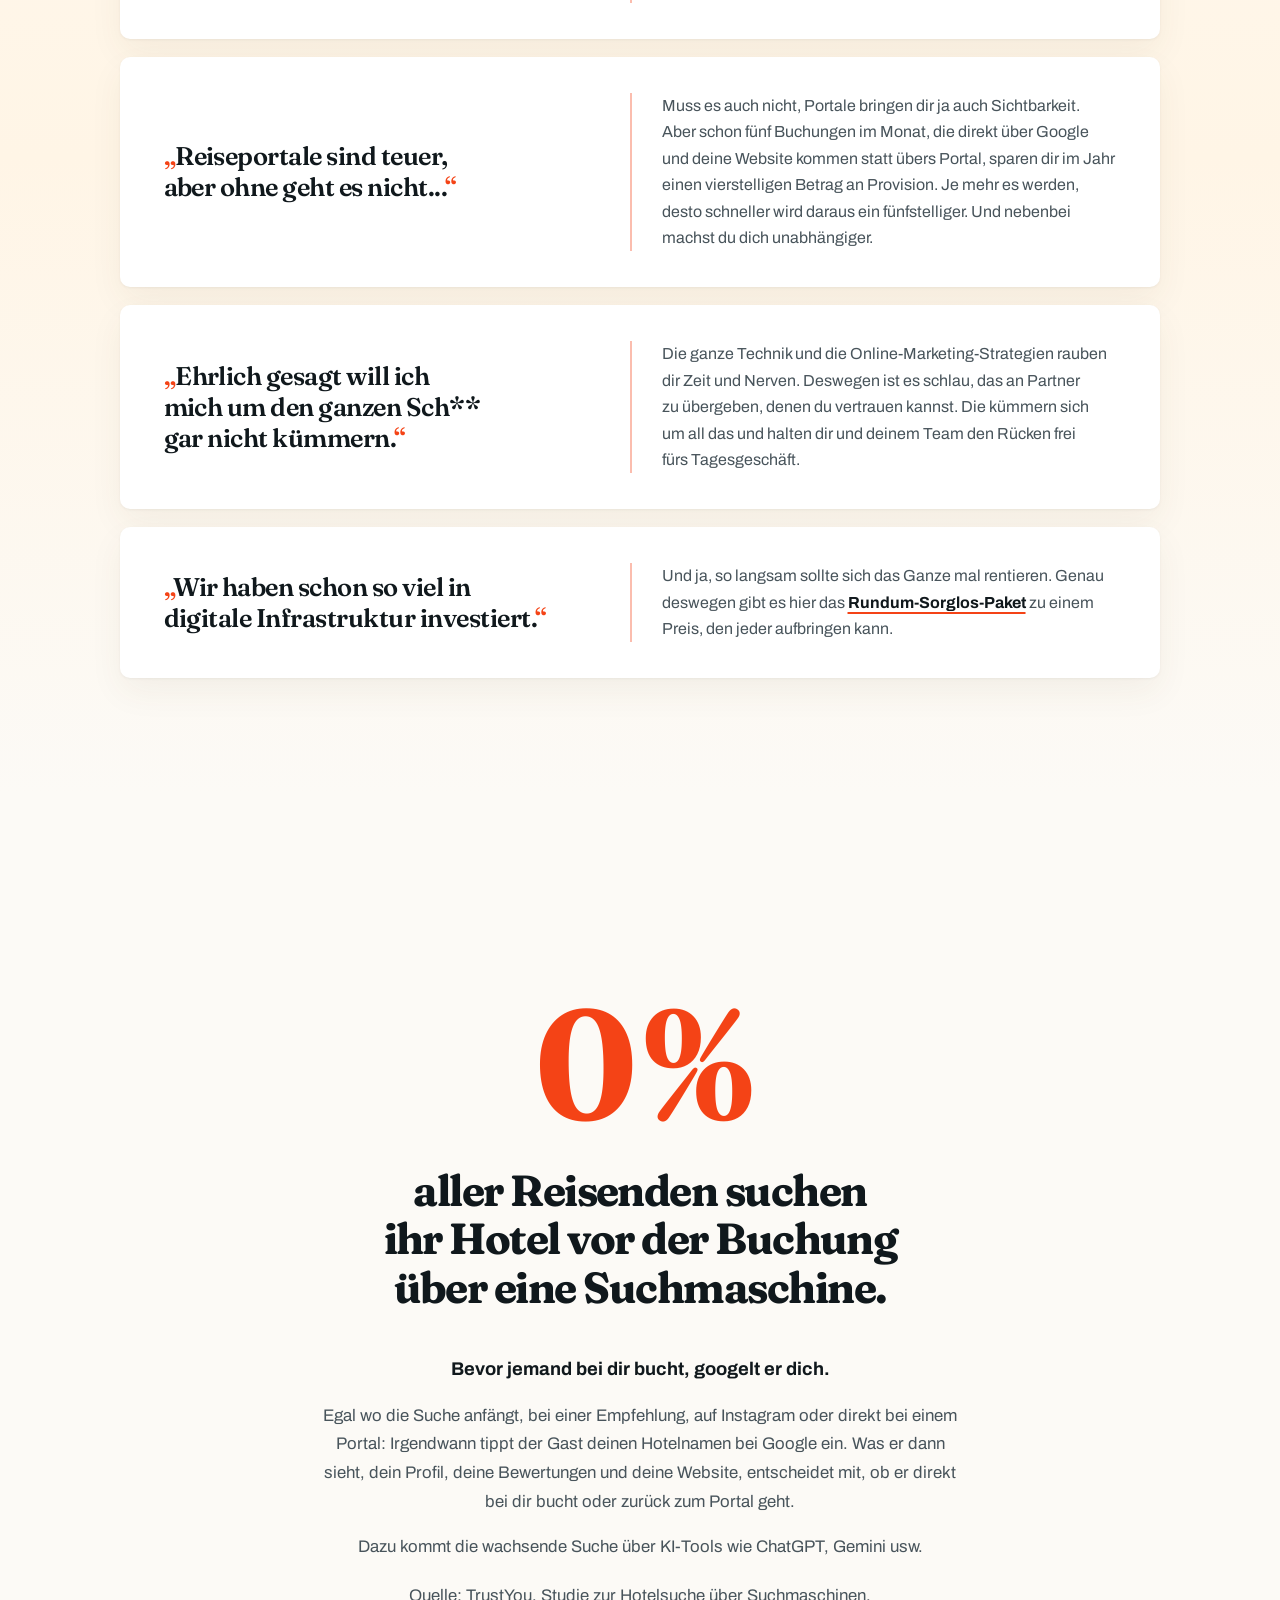
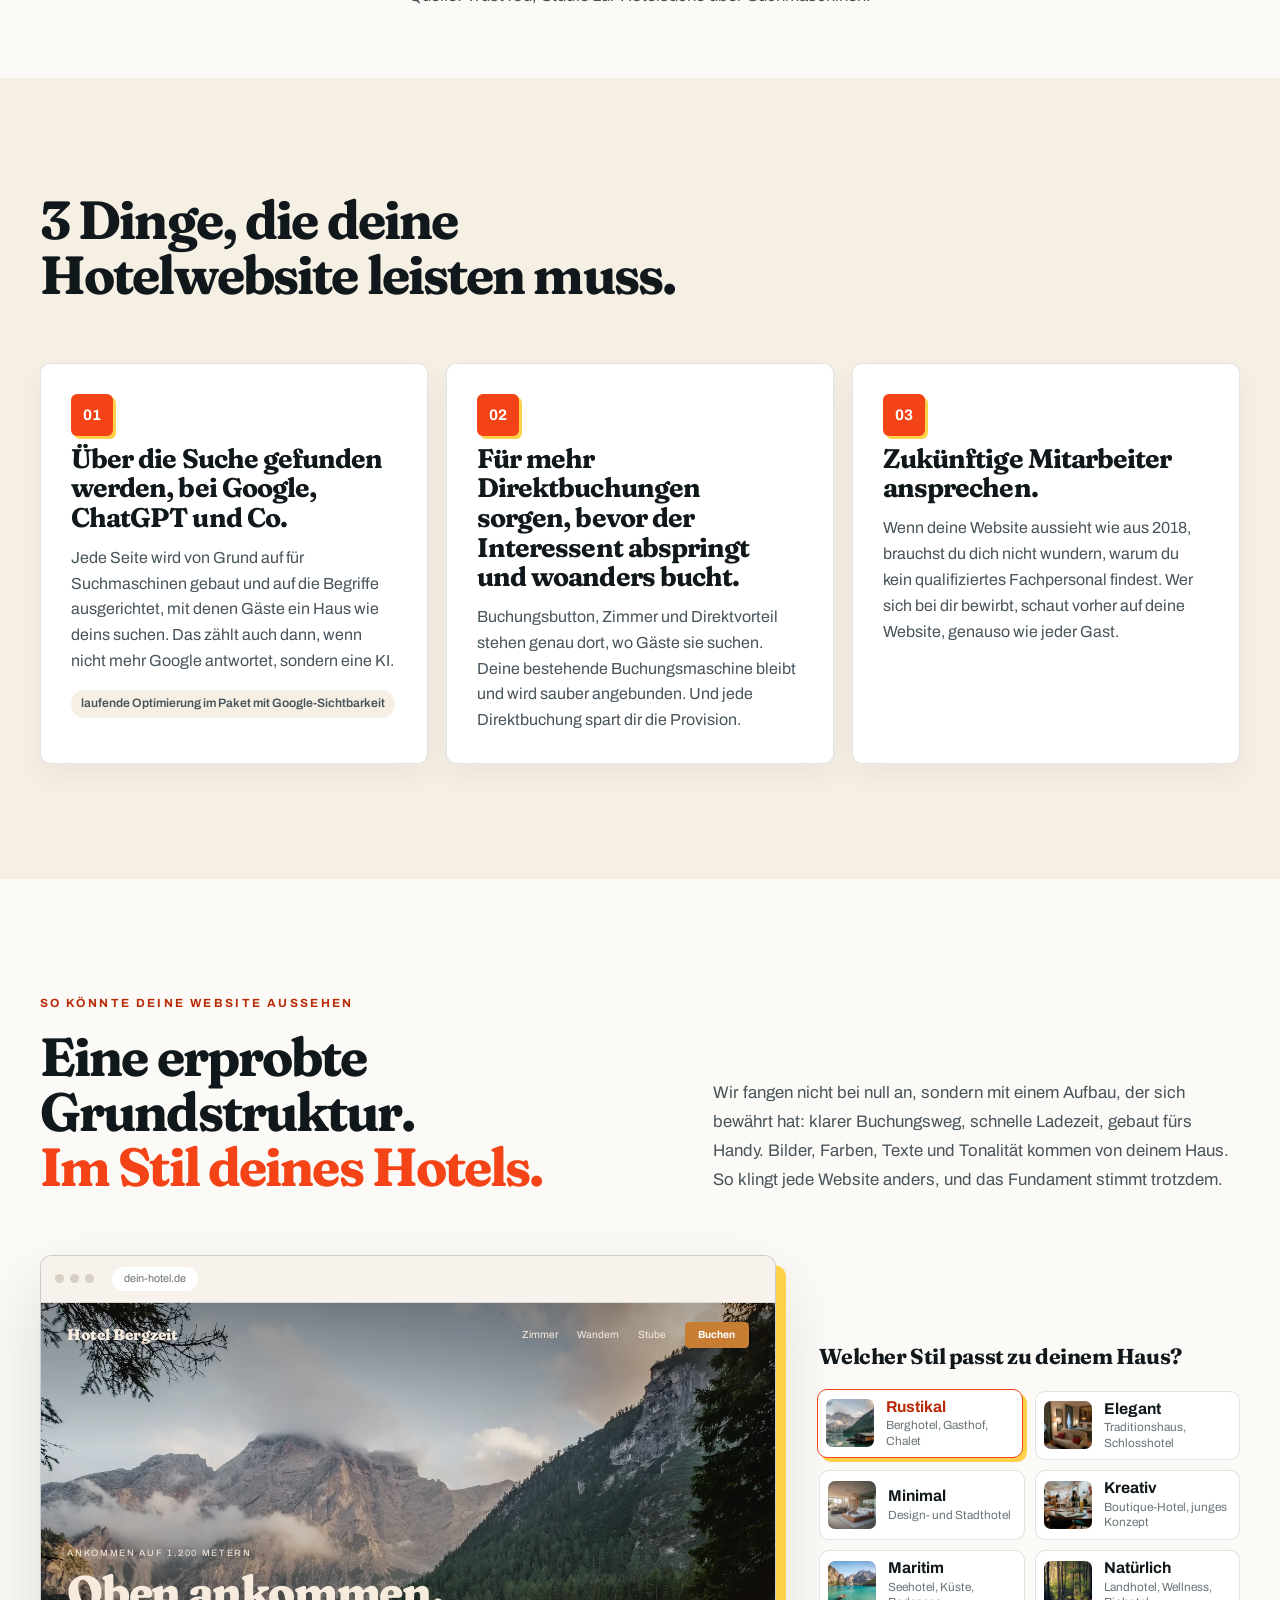
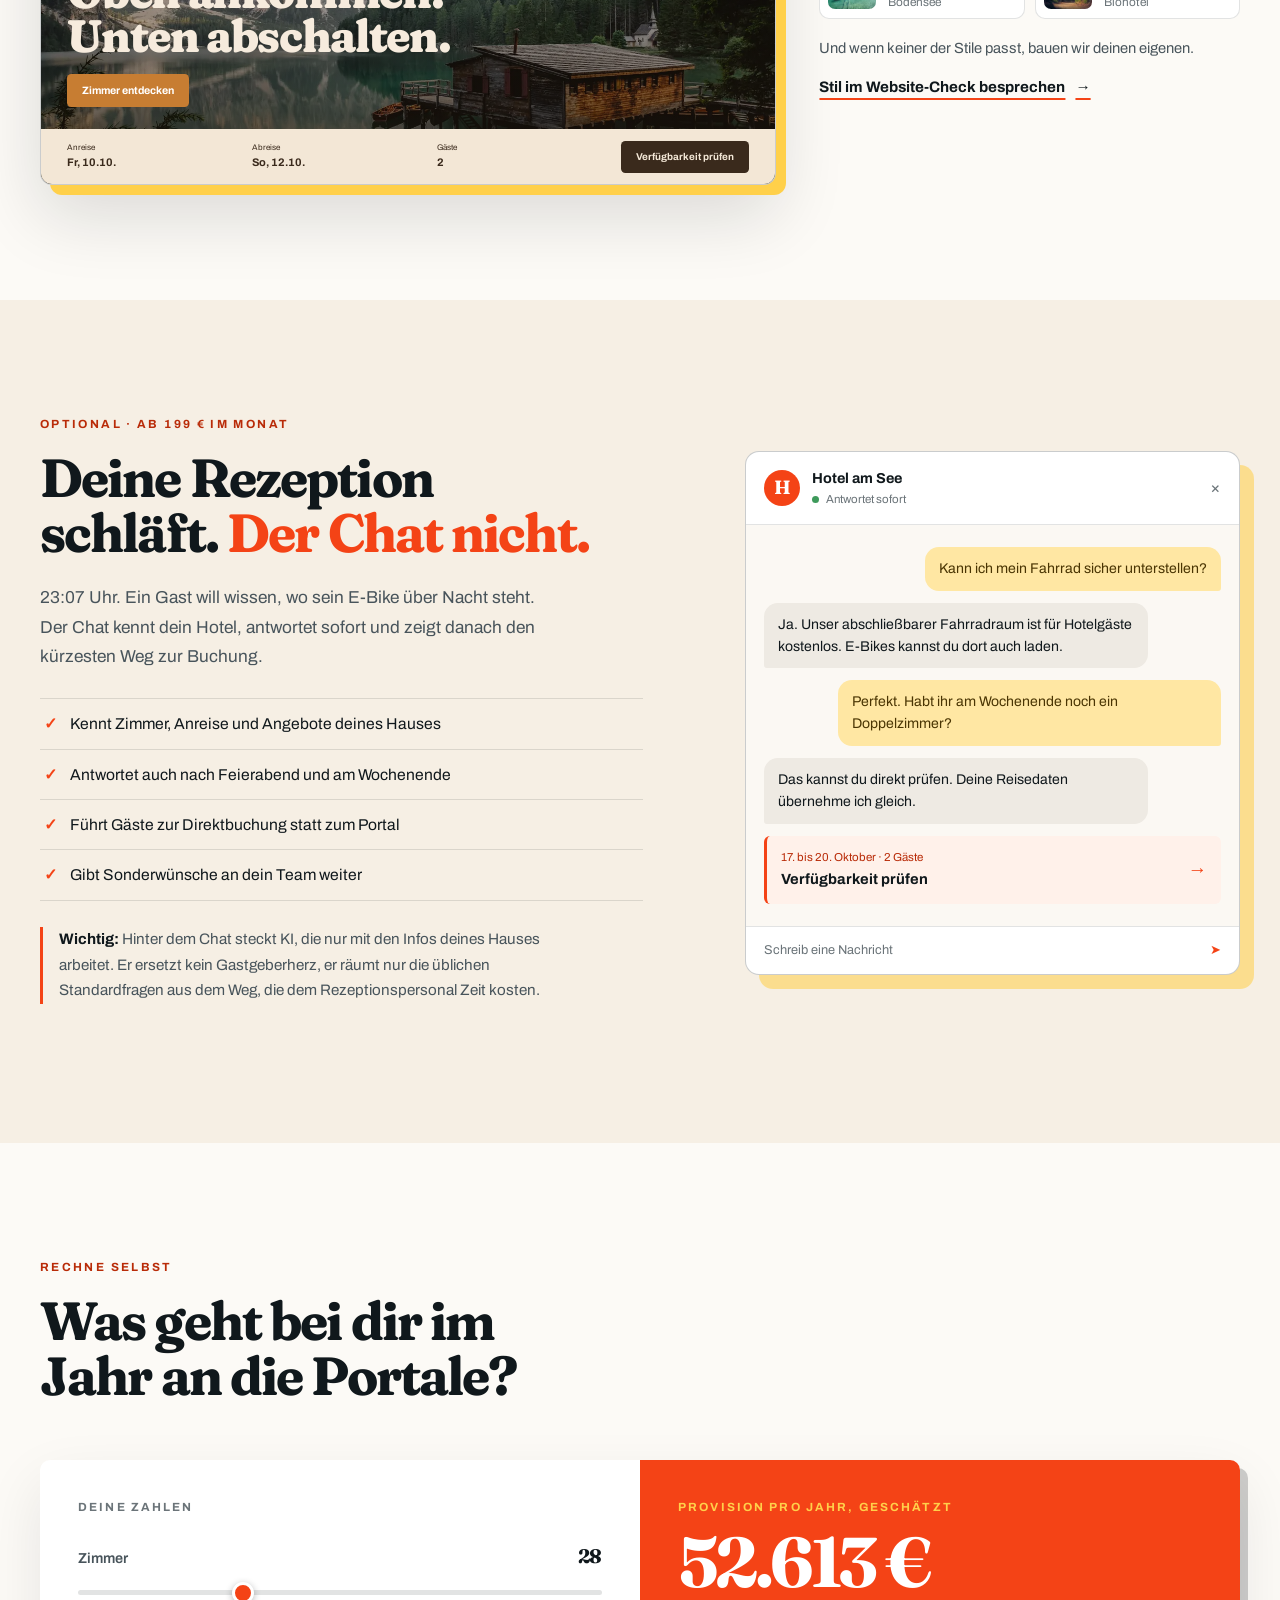
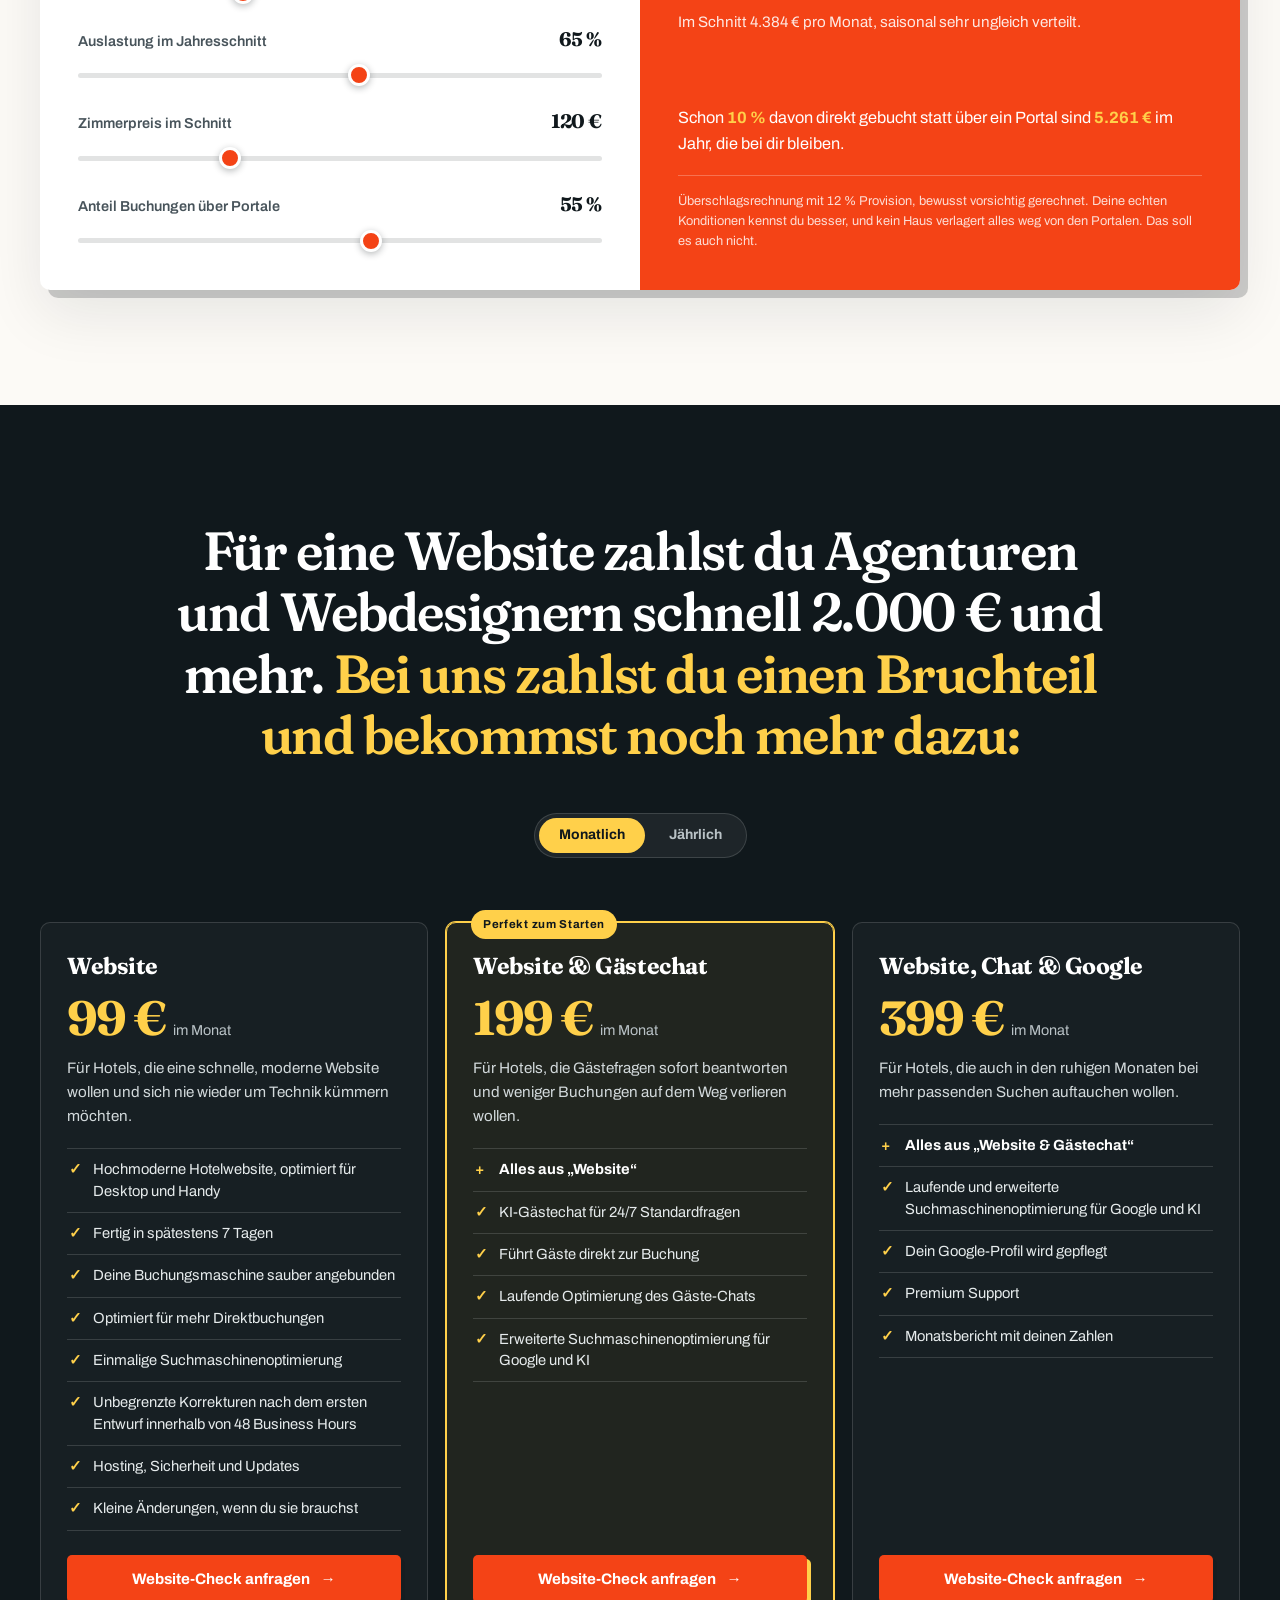
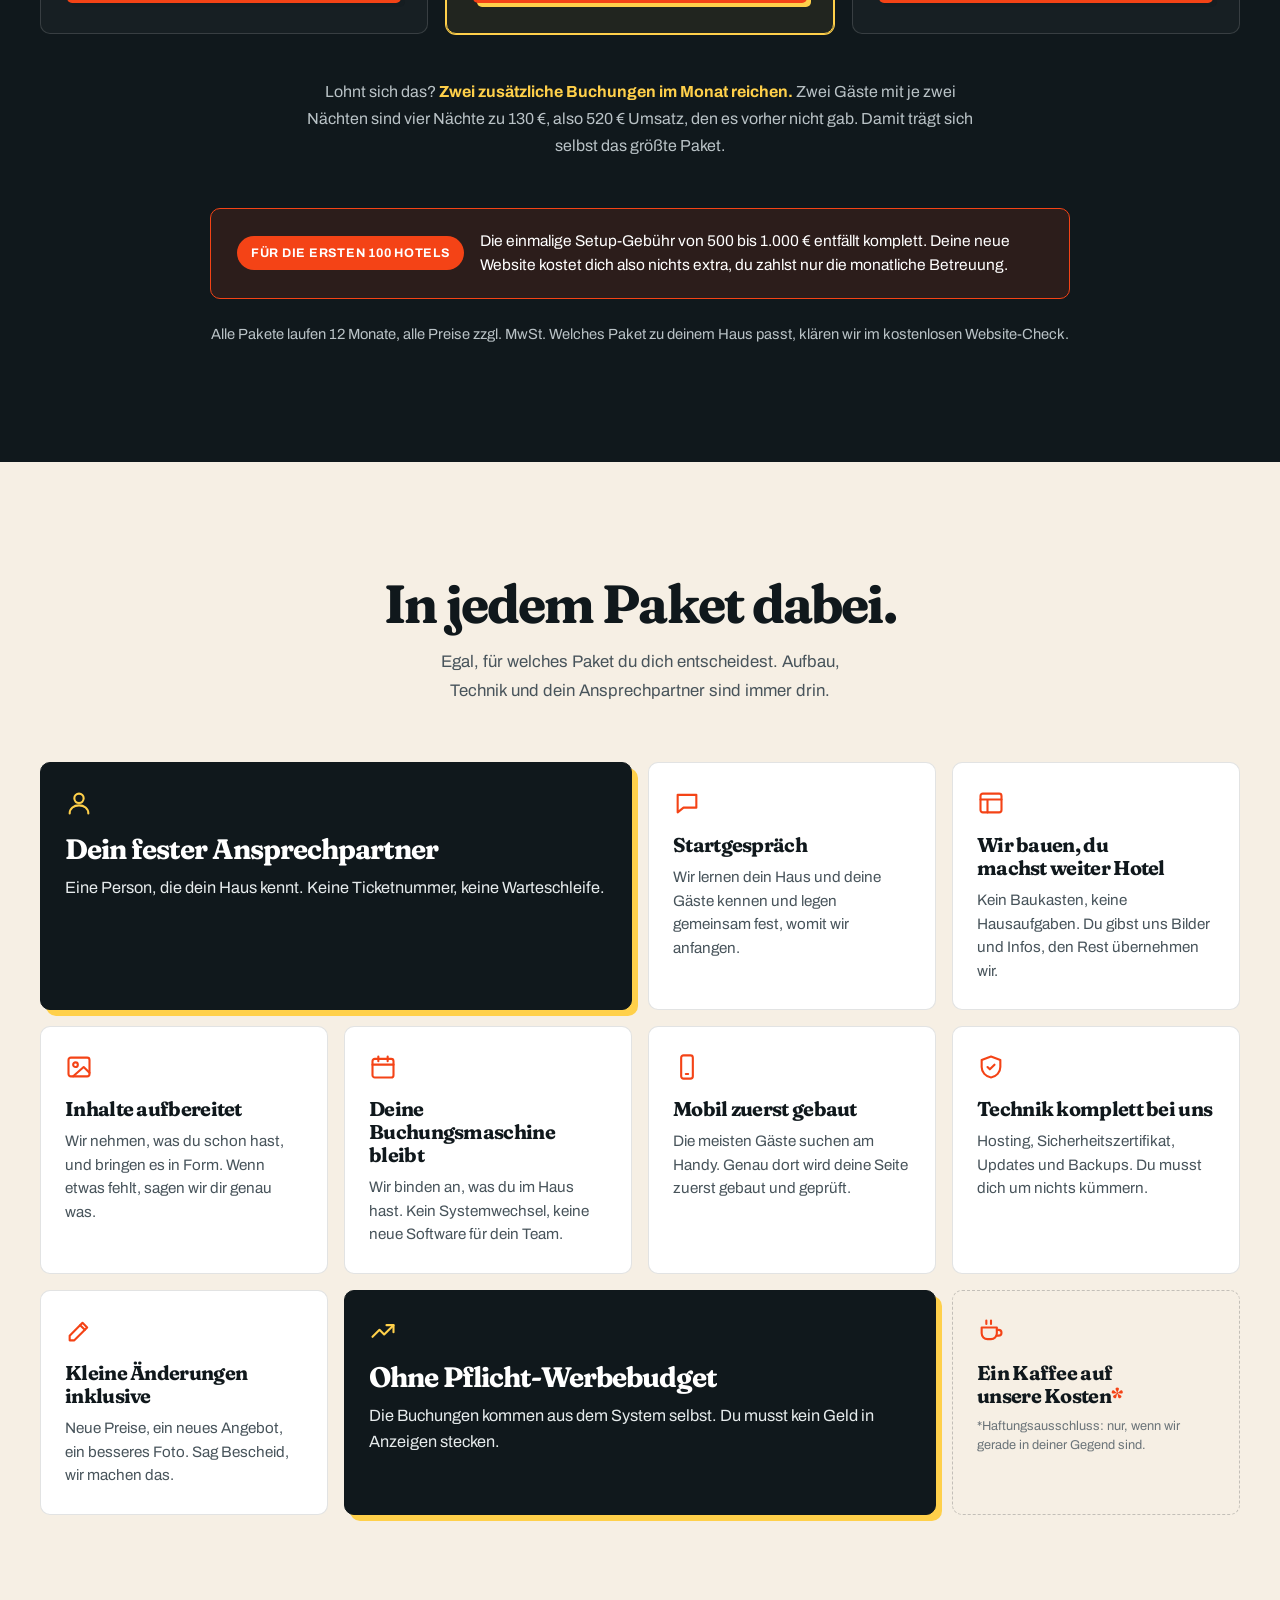
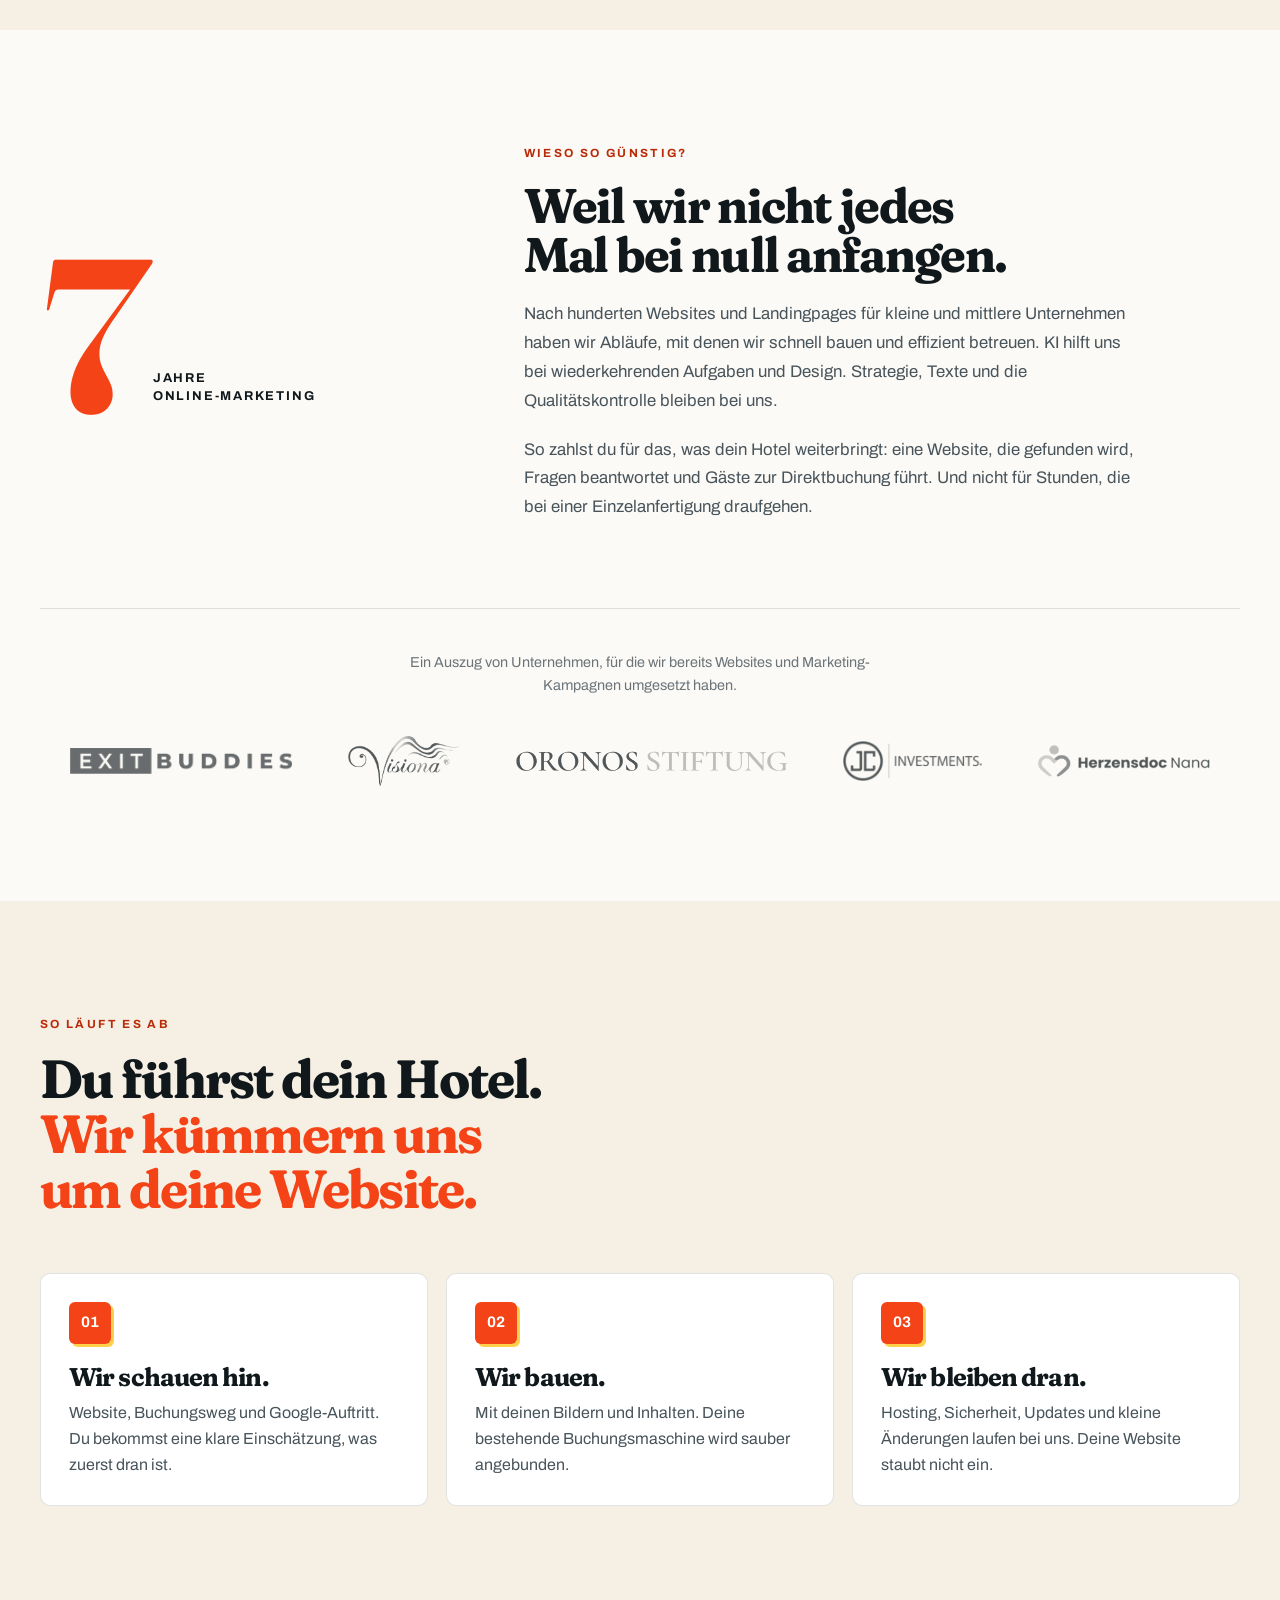
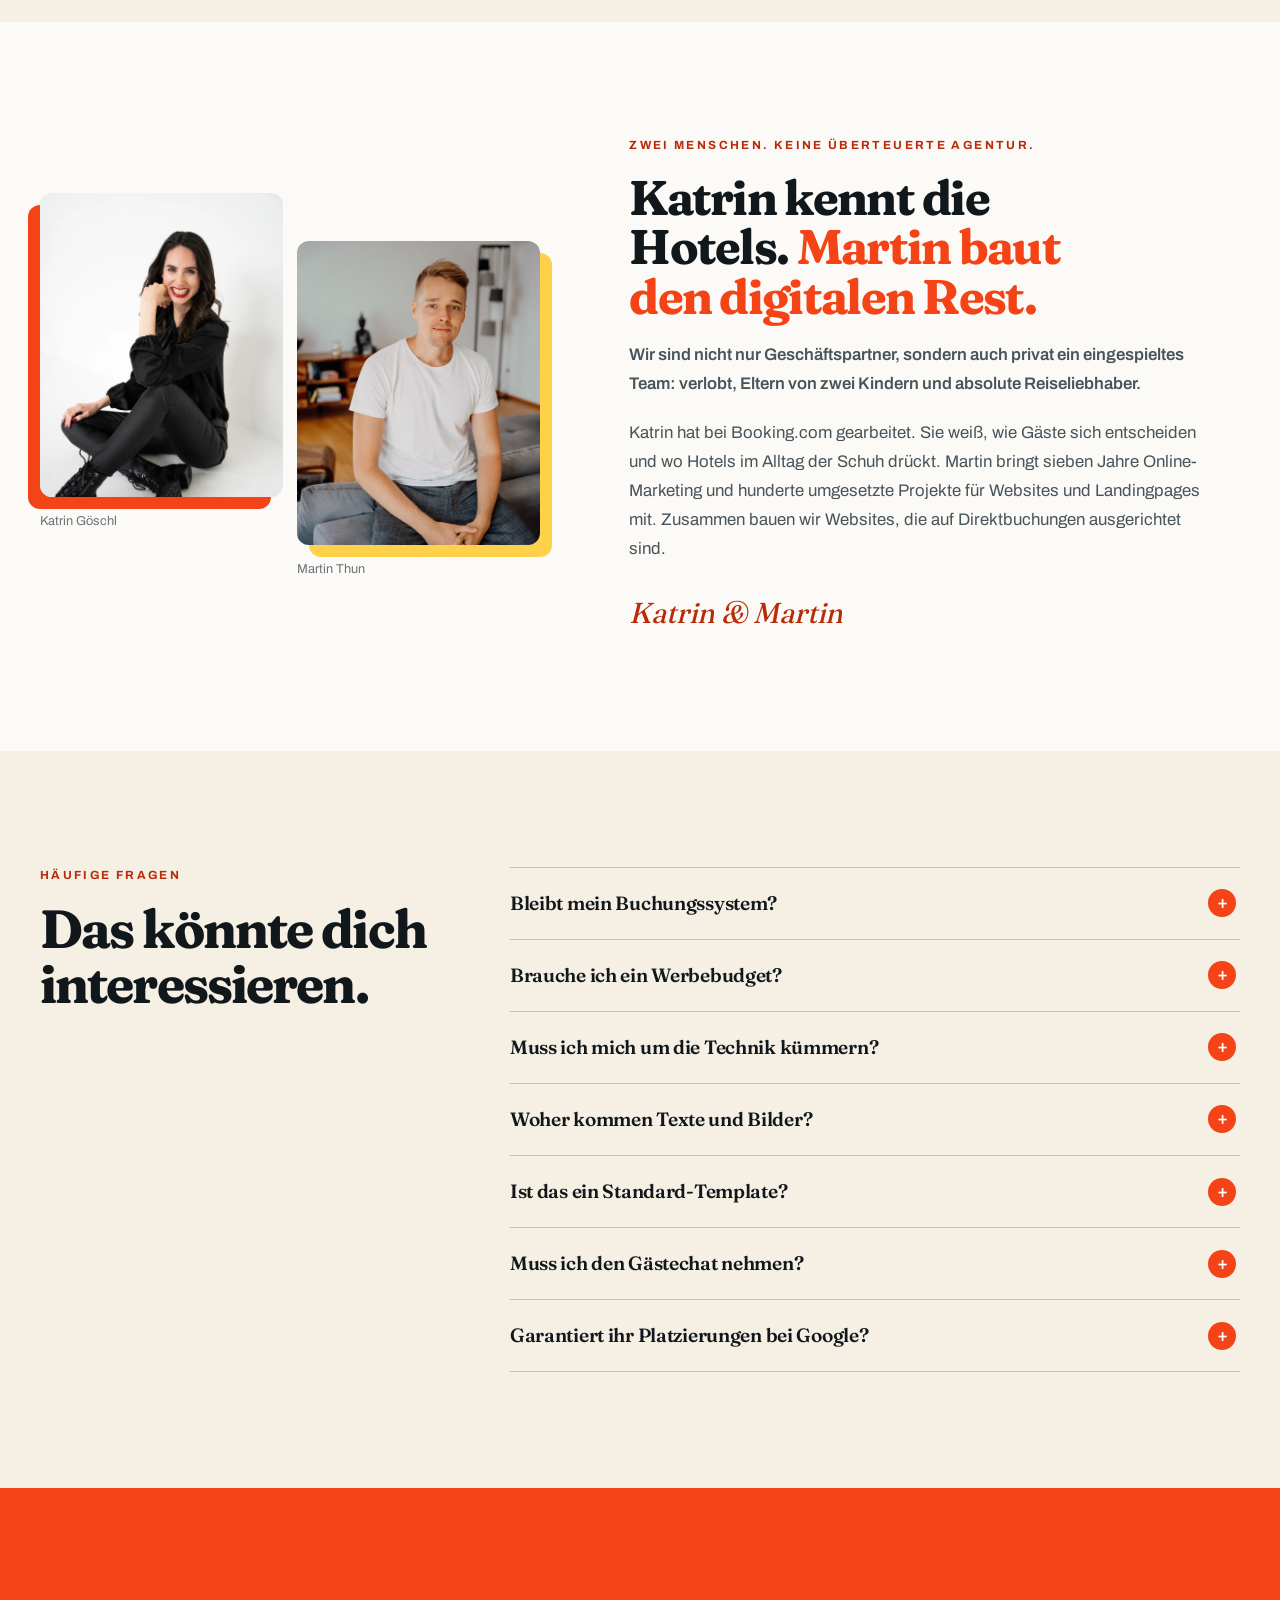
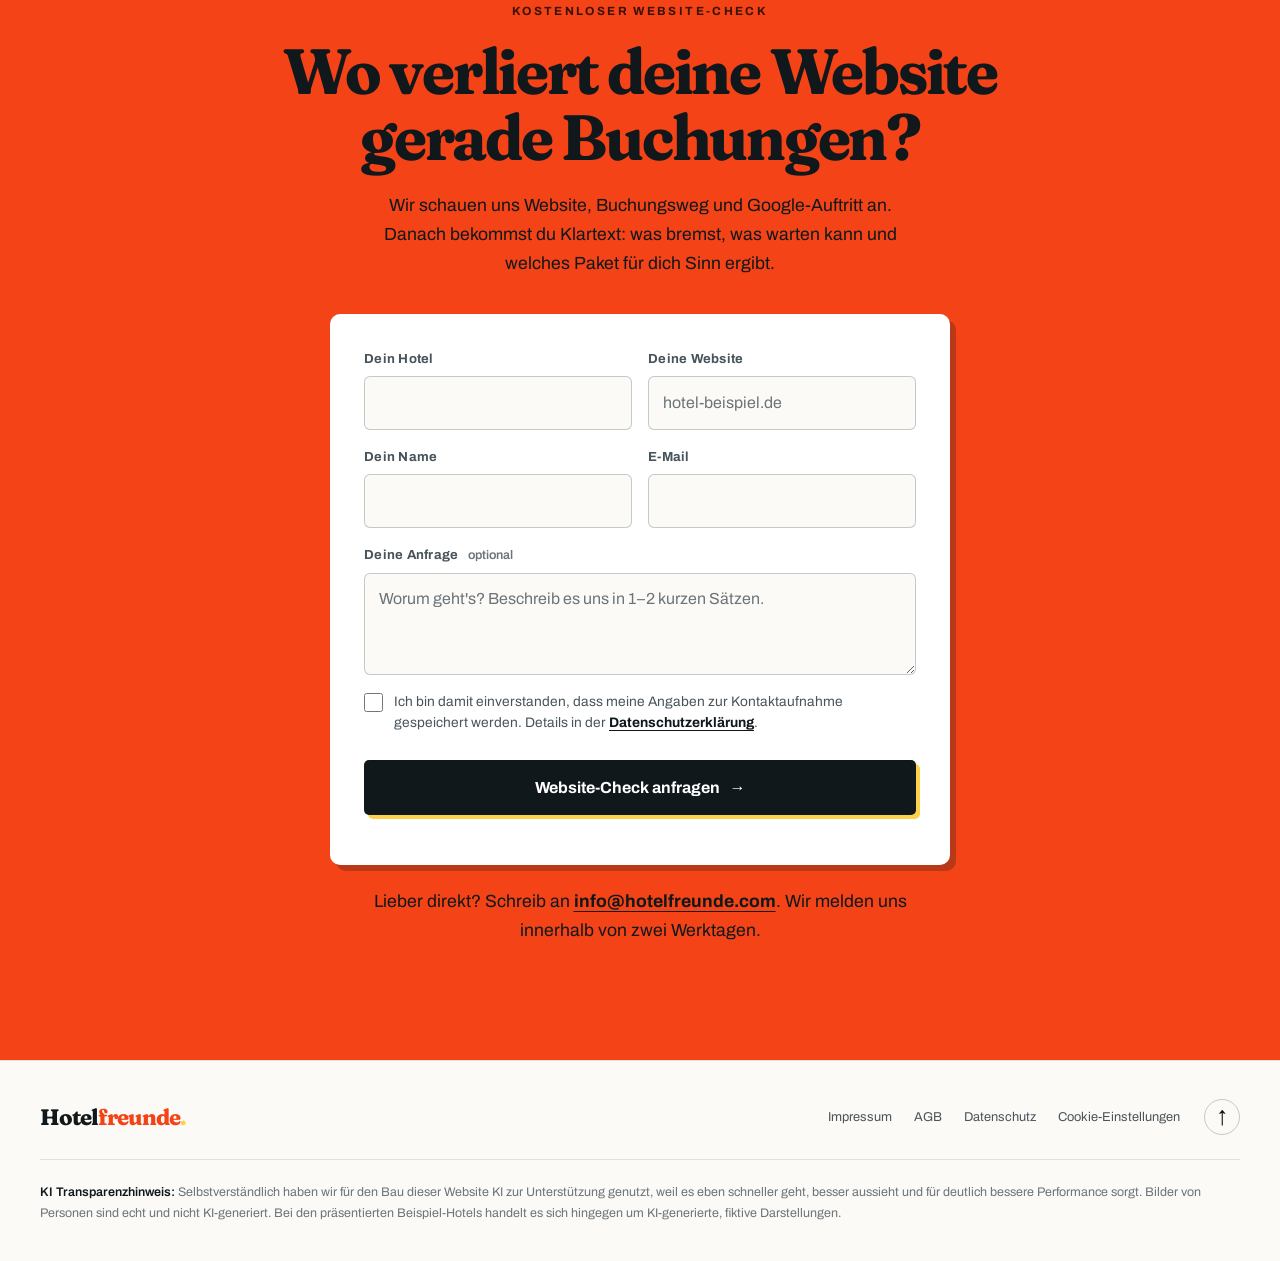
==== commit 6e427d6d: "Refine direct booking message" ====
--- a/index.html
+++ b/index.html
@@ -22,7 +22,7 @@
   <meta name="twitter:card" content="summary_large_image">
   <link rel="preload" href="fonts/archivo-latin.woff2" as="font" type="font/woff2" crossorigin>
   <link rel="preload" href="fonts/fraunces-latin.woff2" as="font" type="font/woff2" crossorigin>
-  <link rel="stylesheet" href="assets/website.css?v=20260925-2">
+  <link rel="stylesheet" href="assets/website.css?v=20260925-3">
   <script src="assets/website.js?v=20260924-5" defer></script>
   <script type="application/ld+json">{"@context":"https://schema.org","@graph":[{"@type":"ProfessionalService","@id":"https://www.hotelfreunde.com/#hotelfreunde","name":"Hotelfreunde","url":"https://www.hotelfreunde.com/","image":"https://www.hotelfreunde.com/og-image.png","description":"Hotelwebsites für Boutique- und Privathotels, gebaut und betreut von Hotelfreunde: mehr Direktbuchungen, weniger Provision.","areaServed":["Deutschland","Österreich","Schweiz"],"address":{"@type":"PostalAddress","streetAddress":"Bahnhofstr. 2a","postalCode":"86500","addressLocality":"Kutzenhausen","addressCountry":"DE"},"founder":[{"@type":"Person","name":"Martin Thun"},{"@type":"Person","name":"Katrin Göschl"}]},{"@type":"Service","name":"Betreute Hotelwebsite für mehr Direktbuchungen","serviceType":"Hotelwebsite, Direktbuchung und laufende Google-Sichtbarkeit","url":"https://www.hotelfreunde.com/","provider":{"@id":"https://www.hotelfreunde.com/#hotelfreunde"},"areaServed":["Deutschland","Österreich","Schweiz"]}]}</script>
 </head>
@@ -105,8 +105,8 @@
           <p class="voice-answer">Bei den meisten Häusern, mit denen wir sprechen, laufen 30 bis 60 % aller Buchungen über Portale. Das sind jeden Monat vierstellige Summen an Provision.</p>
         </article>
         <article class="voice reveal">
-          <blockquote><p>Mehr Direktbuchungen sind immer schön.</p></blockquote>
-          <p class="voice-answer">Nur messen die meisten Hotels nicht einmal, wie viele Besucher ihre Website im Monat hat. Und sie wissen nicht, mit welchen simplen Maßnahmen sie die Direktbuchungsquote auf ihrer Seite erhöhen können.</p>
+          <blockquote><p>Mehr Direktbuchungen wären schön.</p></blockquote>
+          <p class="voice-answer">Die meisten Hotels messen nicht einmal, wie viele Besucher ihre Website monatlich hat. Und es gibt keine klare Strategie für Google und Website, um die Direktbuchungsquote zu steigern (obwohl der Aufwand dafür minimal ist!).</p>
         </article>
         <article class="voice reveal">
           <blockquote><p>Reiseportale sind teuer, aber ohne geht es nicht...</p></blockquote>
--- a/assets/website.css
+++ b/assets/website.css
@@ -103,13 +103,14 @@
    auslaufen dürfen, sonst entsteht am Handy wieder eine Kante. */
 .hero{position:relative;padding:clamp(56px,7vw,96px) 0 0;overflow-x:clip}
 .hero-grid{display:grid;grid-template-columns:minmax(0,1.08fr) minmax(0,.92fr);gap:clamp(40px,6vw,88px);align-items:center}
+.hero-grid>*{min-width:0}
 .hero h1{font-size:clamp(2.7rem,5.1vw,4.5rem);line-height:.96;letter-spacing:-.045em}
 .hero .lead{max-width:40ch;margin-top:26px;color:var(--ink-2);font-size:clamp(1.06rem,1.35vw,1.2rem);line-height:1.62}
 .hero-proof{display:flex;align-items:center;gap:16px;max-width:560px;margin-top:28px;padding:14px 18px;border:1px solid var(--line);border-radius:var(--r);background:rgba(255,255,255,.7)}
 .proof-faces{display:flex;flex:0 0 auto}
 .proof-faces img{width:46px;height:46px;border:3px solid #fff;border-radius:50%;object-fit:cover;object-position:center 22%;box-shadow:0 4px 12px rgba(16,24,28,.12)}
 .proof-faces img+img{margin-left:-14px}
-.proof-body{display:flex;flex-direction:column;gap:5px}
+.proof-body{display:flex;min-width:0;flex-direction:column;gap:5px}
 .proof-stars{color:var(--sun);font-size:.95rem;letter-spacing:.14em;line-height:1;text-shadow:0 1px 0 rgba(16,24,28,.14)}
 .hero-proof p{color:var(--ink-2);font-size:.9rem;line-height:1.5}
 .hero-proof strong{color:var(--ink);white-space:nowrap}
@@ -557,7 +558,7 @@
 /* ---------- Anpassungen für kleinere Bildschirme ---------- */
 @media(max-width:1080px){
   :root{--side:30px}
-  .hero-grid{grid-template-columns:1fr}
+  .hero-grid{grid-template-columns:minmax(0,1fr)}
   .hero-visual{max-width:620px;padding-left:26px}
   .section-head-split,.chat-grid,.value-grid,.team-grid,.faq-grid,.calc{grid-template-columns:1fr}
   .calc-shift{margin-top:24px}
@@ -585,13 +586,14 @@
 @media(max-width:560px){
   :root{--side:20px}
   body{font-size:16px}
-  .btn-small{padding:10px 14px;font-size:.86rem;white-space:nowrap}
+  .btn-small{padding:9px 10px;font-size:.8rem;white-space:nowrap}
   .promo-bar{padding:8px var(--side);font-size:.82rem}
   .promo-bar a{display:inline-block;margin-left:6px}
-  .nav-shell{padding:12px var(--side);gap:12px}
-  .brand{font-size:1.4rem}
+  .nav-shell{padding:12px 14px;gap:8px}
+  .brand{font-size:clamp(1.18rem,6vw,1.4rem)}
   .hero h1{font-size:clamp(1.95rem,9vw,2.6rem)}
   .hero-proof{align-items:flex-start;padding:12px 14px}
+  .hero-proof strong{white-space:normal}
   .hero-acts .btn{width:100%}
   .hero-visual{padding:14px 12px 34px 16px}
   .float-best{font-size:.78rem}
